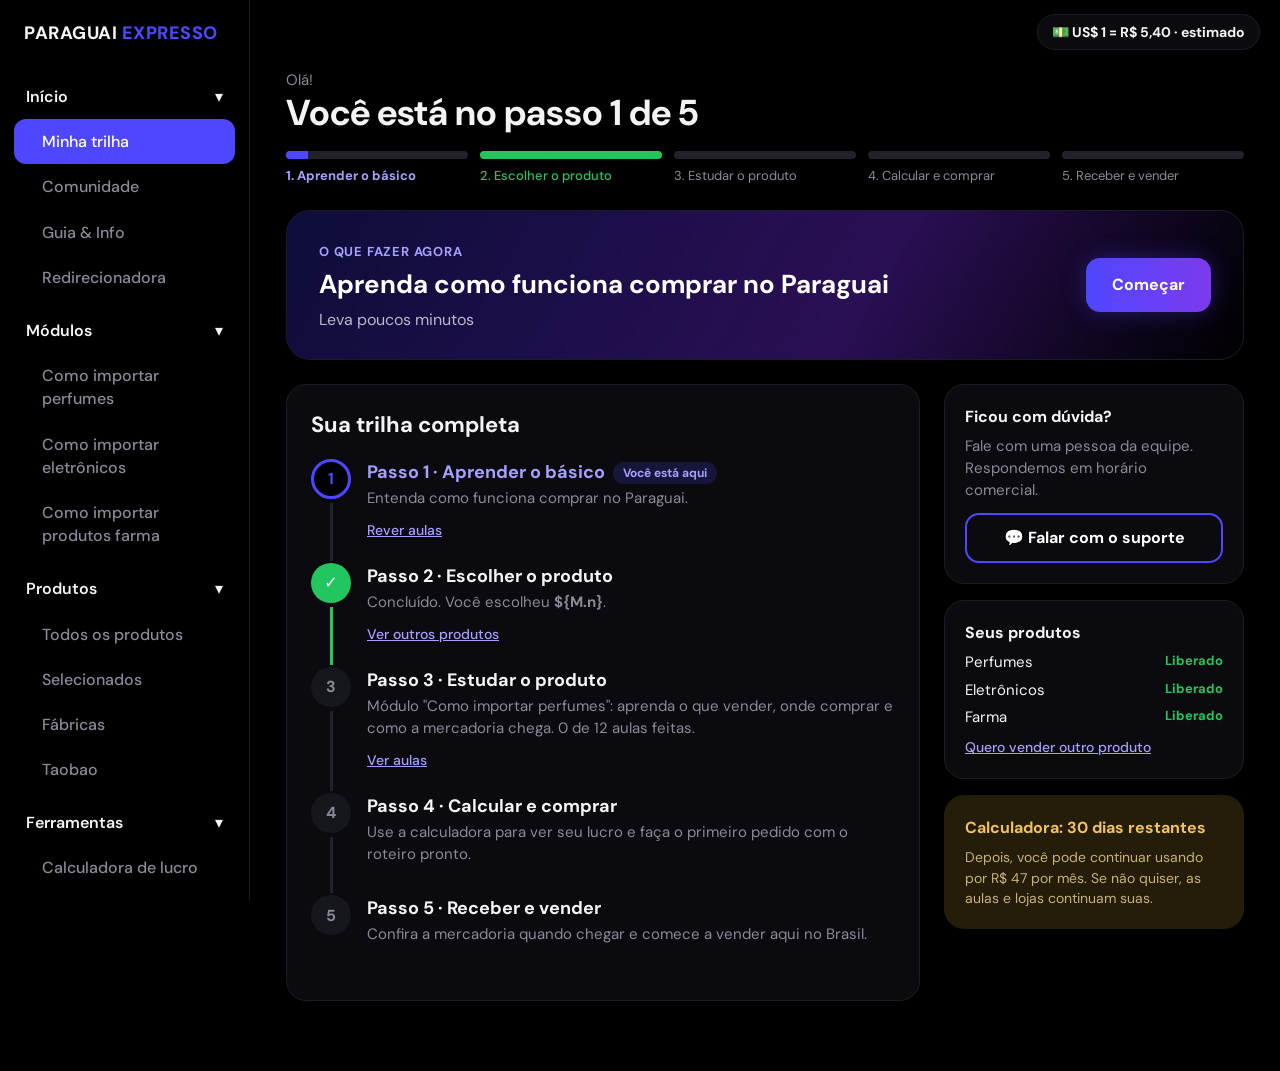
==== index.html @ 90feb86b "Área de membros Paraguai Expresso Co-Authored-By: Claude Sonnet 5.5 <noreply@anthropic.com>" ====
<!doctype html>
<html lang="pt-BR">
<head>
<meta charset="utf-8">
<meta name="viewport" content="width=device-width, initial-scale=1">
<title>Paraguai Expresso | Área de Membros</title>
<link href="https://fonts.googleapis.com/css2?family=DM+Sans:wght@400;500;700&display=swap" rel="stylesheet">
<style>
:root{--navy:#4f46ff;--amber:#a5a0ff;--bg:#000;--panel:#0b0b0f;--line:#1c1c24;--ink:#f4f4f7;--mute:#8a8a99;--ok:#22c55e;--soft:#16163a}
*{box-sizing:border-box;margin:0}
body{background:var(--bg);color:var(--ink);font:16px/1.45 "DM Sans",system-ui,sans-serif}
button{font:inherit;color:inherit;background:none;border:0;cursor:pointer}
a{color:inherit}
body{display:flex;min-height:100vh}
aside{width:250px;flex:none;border-right:1px solid var(--line);padding:20px 14px;position:sticky;top:0;height:100vh;overflow:auto}
.logo{font-weight:800;font-size:18px;padding:0 10px 20px;letter-spacing:.5px}
.logo span{color:var(--navy)}
.nav{display:flex;align-items:center;justify-content:space-between;width:100%;padding:11px 12px;border-radius:12px;color:var(--mute);font-weight:600;text-align:left;text-decoration:none}
.nav:hover{color:var(--ink);background:#111118}
.nav.on{color:#fff;background:var(--navy)}
.grp{color:var(--ink);margin-top:8px}
.nav.ni{padding-left:28px;font-weight:500}
main{flex:1;min-width:0;max-width:1260px;padding:64px 36px 70px}
#usd{position:fixed;top:14px;right:20px;z-index:5;background:var(--panel);border:1px solid var(--line);border-radius:999px;padding:7px 14px;font-size:14px;font-weight:700;white-space:nowrap}
h1{font-size:36px;line-height:1.15;font-weight:700}
.sub{color:var(--mute);margin-top:6px;font-size:18px}
.card{background:#fff;border:1px solid var(--line);border-radius:20px;padding:24px}
.hero{background:var(--navy);color:#fff;border-radius:24px;padding:28px 32px;display:flex;align-items:center;justify-content:space-between;gap:20px;flex-wrap:wrap}
.hero small{color:var(--amber);font-weight:700;letter-spacing:.8px;font-size:13px;text-transform:uppercase}
.hero h2{font-size:26px;margin:4px 0}
.hero p{color:#c4cfe8}
.btn{display:inline-block;background:var(--amber);color:var(--ink);font-weight:700;padding:15px 26px;border-radius:14px;text-decoration:none;text-align:center}
.btn.navy{background:var(--navy);color:#fff}
.btn.ghost{background:#fff;border:2px solid var(--navy);color:var(--navy)}
.btn.sm{padding:11px 18px}
.link{color:var(--navy);text-decoration:underline;font-size:14px;font-weight:500}
.cols{display:grid;grid-template-columns:1fr 300px;gap:24px;margin-top:24px;align-items:start}
.bars{display:grid;grid-template-columns:repeat(5,1fr);gap:12px;margin:18px 0 24px}
.bars div{font-size:13px;color:var(--mute)}
.bars b{display:block;height:8px;border-radius:8px;background:#dde3f0;margin-bottom:8px;overflow:hidden}
.bars b i{display:block;height:100%;background:var(--ok)}
.bars .cur{color:var(--navy);font-weight:700}.bars .cur b i{background:var(--navy)}
.bars .ok{color:var(--ok);font-weight:500}
.step{display:flex;gap:16px;padding-bottom:22px;position:relative}
.step:not(:last-child)::before{content:"";position:absolute;left:19px;top:44px;bottom:2px;width:3px;background:#dde3f0}
.step.ok:not(:last-child)::before{background:var(--ok)}
.dot{width:40px;height:40px;border-radius:50%;flex:none;display:grid;place-items:center;font-weight:700;background:#eef1f7;color:var(--mute)}
.ok .dot{background:var(--ok);color:#fff}.cur .dot{background:#fff;border:3px solid var(--navy);color:var(--navy)}
.step h3{font-size:18px}.cur h3{color:var(--navy)}
.step p{color:var(--mute);margin:3px 0 8px;font-size:15px}
.chip{background:var(--soft);color:var(--navy);font-size:12px;font-weight:700;padding:3px 10px;border-radius:999px;margin-left:8px;vertical-align:middle}
.side .card{padding:20px;margin-bottom:16px}
.side h4{font-size:16px;margin-bottom:8px}
.amber{background:#fff0d4;border-color:#fff0d4}.amber h4{color:#5a3b00}.amber p{color:#6b5320;font-size:14px}
.grid{display:grid;gap:20px}
.g3{grid-template-columns:repeat(3,1fr)}.g4{grid-template-columns:repeat(4,1fr)}
.feat{display:flex;gap:10px;font-size:14px;color:var(--mute)}.feat b{display:block;color:var(--ink)}
.ico{width:46px;height:46px;border-radius:12px;background:var(--soft);display:grid;place-items:center;font-size:21px;flex:none}
.prod{display:flex;flex-direction:column;gap:10px}
.prod.own{border:2px solid var(--ok)}
.price{font-size:28px;font-weight:700}.price small{font-size:13px;color:var(--mute);font-weight:400}
.tagok{background:#dff3e8;color:var(--ok);font-size:12px;font-weight:700;padding:4px 10px;border-radius:999px;margin-left:auto;align-self:flex-start}
.stp{border:1px solid var(--line);border-radius:20px;padding:20px;background:#fff}
.stp.cur{border:2px solid var(--navy)}
.les{display:flex;align-items:center;gap:10px;width:100%;padding:9px 10px;border-radius:10px;text-align:left;font-size:15px;color:var(--mute);text-decoration:none}
.les.nx{background:var(--soft);color:var(--navy);font-weight:700}
.les.ok{color:var(--ink)}
.mk{width:18px;flex:none;text-align:center;color:var(--ok);font-weight:700}
.mk.o{width:18px;height:18px;border:2px solid #c8cfdf;border-radius:50%}
.calc-in{display:grid;grid-template-columns:1fr 360px;gap:24px;margin-top:22px;align-items:start}
.num{width:30px;height:30px;border-radius:50%;background:var(--navy);color:#fff;display:inline-grid;place-items:center;font-size:14px;font-weight:700;margin-right:10px}
.opt{display:flex;justify-content:space-between;width:100%;padding:16px 18px;border:1px solid var(--line);border-radius:12px;margin-top:10px;text-align:left}
.opt small{color:var(--mute)}.opt.on{border:2px solid var(--navy);background:var(--soft);font-weight:700}
.qty{display:flex;align-items:center;gap:20px;font-size:30px;font-weight:700}
.qty button{width:52px;height:52px;border:1px solid var(--line);border-radius:12px;font-size:24px;font-weight:400}
.res{background:var(--navy);color:#fff;border-radius:24px;padding:28px;position:sticky;top:90px}
.res small{color:var(--amber);font-weight:700;letter-spacing:.8px}
.res .r{display:flex;justify-content:space-between;align-items:baseline;margin:12px 0;color:#c4cfe8}
.res .r b{font-size:26px;color:#fff}
.lucro{background:#fff;color:var(--ink);border-radius:16px;padding:16px 20px;margin:14px 0}
.lucro b{display:block;font-size:40px;color:var(--ok)}
.lucro b.neg{color:#c0392b}
.res .d{display:flex;justify-content:space-between;font-size:14px;color:#c4cfe8;margin:6px 0}
.pin{border:1px solid var(--line);border-radius:12px;padding:10px 14px;font:inherit;font-size:28px;font-weight:700;width:150px;text-align:right}
.warn{display:inline-block;background:#fdf0d5;color:#6b4a00;font-size:14px;padding:6px 12px;border-radius:10px;margin-top:12px}
.player{aspect-ratio:16/9;background:#dde3f0;border-radius:20px;display:grid;place-items:center;color:var(--mute);overflow:hidden;margin:18px 0}
.player iframe{width:100%;height:100%;border:0}
.msg{background:var(--soft);border-radius:14px;padding:14px 16px;margin:10px 0;white-space:pre-wrap;font-size:15px}
.back{color:var(--mute);font-size:14px;display:inline-block;margin-bottom:10px}
/* tema escuro */
.card,.stp,.opt:not(.on){background:var(--panel)}
.btn{background:linear-gradient(90deg,#4f46ff,#7c3aed);color:#fff;box-shadow:0 0 24px #4f46ff55}
.btn.navy{background:#4f46ff;box-shadow:none}
.btn.ghost{background:transparent;border-color:#4f46ff;color:#fff;box-shadow:none}
.hero{background:linear-gradient(120deg,#0d0d3a,#2a0f55 60%,#000);border:1px solid var(--line)}
.hero p,.res .r,.res .d{color:#b8b8c8}
.res{background:linear-gradient(160deg,#0d0d3a,#1a0a3a);border:1px solid var(--line)}
.lucro{color:#101a33}
.bars b,.step:not(:last-child)::before{background:#22222c}
.dot{background:#16161d}.cur .dot{background:var(--bg)}
.mk.o{border-color:#3a3a48}
.amber,.warn{background:#241d0a;border-color:#241d0a}.amber h4,.warn{color:#f2c35a}.amber p{color:#c9b27a}
.player{background:var(--panel);border:1px solid var(--line)}
.pin{background:var(--panel);color:var(--ink);border-color:var(--line)}
.tagok{background:#0f2a1c}
.link,.cur h3,.les.nx,.chip,.bars .cur{color:#a5a0ff}
@media(max-width:900px){.cols,.calc-in{grid-template-columns:1fr}.g3,.g4{grid-template-columns:1fr}.bars{grid-template-columns:repeat(2,1fr)}h1{font-size:28px}.res{position:static}body{flex-direction:column}aside{width:100%;height:auto;position:static;display:flex;gap:6px;overflow-x:auto;padding:10px;border:0}.logo,.grp{display:none}.nav{width:auto;white-space:nowrap}.nav.ni{padding-left:12px}main{padding:20px 16px 60px}#usd{top:auto;bottom:10px;right:10px}}
</style>
</head>
<body>
<aside id="nav"></aside>
<div id="usd">💵 Dólar: carregando…</div>
<main id="app"></main>
<script>
// ===== CONFIGURE AQUI =====
const NAME = "";                                   // nome do aluno (vazio = "Olá!")
const WHATS = "https://wa.me/5500000000000";       // suporte
const GRUPO = WHATS;                               // link do grupo de alunos de perfumes
const CHECKOUT = {};                               // id do produto -> link de pagamento (senão abre o WhatsApp)
let USD = 5.4;                                     // valor de reserva; é atualizado pela cotação ao vivo
const FRETEIRO = 80, ENVIO = 40, CALC_DIAS = 30;
// Um módulo por tipo de produto. p = preço (R$). Em cada aula: min / video (ID do YouTube) / msg (mensagem pronta) são opcionais.
const MODS = [
  {id:"perfumes",n:"Perfumes",t:"Como importar perfumes",ico:"🧴",p:147,d:"Bom para começar: investimento menor e muita procura.",steps:[
    {t:"Conhecer",d:"Entenda o mercado de perfumes e o que vale a pena trazer.",l:[{t:"Por que vender perfumes"},{t:"Os que mais vendem hoje"},{t:"O que trazer e o que evitar"}]},
    {t:"Comprar",d:"Onde comprar, como pedir e quanto precisa gastar no mínimo.",l:[{t:"Lojas de perfume confiáveis"},{t:"Como falar com a loja",min:14,msg:"Olá! Tenho interesse em comprar perfumes para revenda. Pode me enviar a lista de produtos, os preços e o pedido mínimo?"},{t:"Pedido mínimo e pagamento"}]},
    {t:"Receber",d:"Como a mercadoria sai do Paraguai e chega na sua casa.",l:[{t:"Da loja até o freteiro"},{t:"Do freteiro até você"},{t:"Nota fiscal e conferência"}]},
    {t:"Vender",d:"Como conferir o produto, definir o preço e encontrar clientes.",l:[{t:"Original ou falsificado"},{t:"Quanto cobrar"},{t:"Onde e como vender"}]}]},
  {id:"eletronicos",n:"Eletrônicos",t:"Como importar eletrônicos",ico:"📱",p:97,d:"Celulares, games, fones e informática. Ensina a conferir se o aparelho é original e funciona no Brasil.",steps:[
    {t:"Conhecer",d:"Entenda o mercado de eletrônicos e o que vale a pena trazer.",l:[{t:"Por que vender eletrônicos"},{t:"Os que mais saem hoje"},{t:"Cota, Anatel e o que evitar"}]},
    {t:"Comprar",d:"Onde comprar, como pedir e quanto precisa gastar no mínimo.",l:[{t:"Lojas de eletrônicos confiáveis"},{t:"Como falar com a loja",msg:"Olá! Tenho interesse em comprar eletrônicos para revenda. Pode me enviar a lista de produtos, os preços e o pedido mínimo?"},{t:"Pedido mínimo e pagamento"}]},
    {t:"Receber",d:"Como a mercadoria sai do Paraguai e chega na sua casa.",l:[{t:"Da loja até o freteiro"},{t:"Do freteiro até você"},{t:"Nota fiscal, garantia e conferência"}]},
    {t:"Vender",d:"Como testar o aparelho, definir o preço e encontrar clientes.",l:[{t:"Original ou falsificado"},{t:"Quanto cobrar"},{t:"Onde e como vender"}]}]},
  {id:"farma",n:"Farma",t:"Como importar produtos farma",ico:"💊",p:147,d:"Produtos de saúde e farmácia. Começa pelas regras da Anvisa: o que pode e o que não pode.",steps:[
    {t:"Conhecer",d:"Entenda o que a lei permite trazer e o que é proibido.",l:[{t:"O que pode ser importado"},{t:"Regras da Anvisa e limites"},{t:"O que nunca trazer"}]},
    {t:"Comprar",d:"Onde comprar, como pedir e quanto precisa gastar no mínimo.",l:[{t:"Lojas e marcas confiáveis"},{t:"Como falar com a loja",msg:"Olá! Tenho interesse em comprar produtos de farmácia para revenda. Pode me enviar a lista de produtos, os preços e o pedido mínimo?"},{t:"Pedido mínimo e pagamento"}]},
    {t:"Receber",d:"Como a mercadoria sai do Paraguai e chega na sua casa.",l:[{t:"Da loja até o freteiro"},{t:"Do freteiro até você"},{t:"Conferência, lote e validade"}]},
    {t:"Vender",d:"Como conferir o produto, definir o preço e vender dentro das regras.",l:[{t:"Original ou falsificado"},{t:"Quanto cobrar"},{t:"Regras para vender com segurança"}]}]}
];
const TUDO = 353;
const MSGS = [
  {t:"Primeiro contato com a loja",m:"Olá! Tenho interesse em comprar [PRODUTO] para revenda. Pode me enviar a lista de produtos, os preços e o pedido mínimo?"},
  {t:"Combinar o envio com o freteiro",m:"Olá! Vou comprar na loja [NOME] e preciso levar a mercadoria até o Brasil. Qual o valor do frete e o prazo?"}
];
const CALC = [
  {n:"Perfume árabe 100ml",usd:25,venda:250},
  {n:"Perfume importado 100ml",usd:60,venda:480},
  {n:"Perfume importado 50ml",usd:40,venda:300}
];
// ===== FIM =====
const L = MODS.flatMap(m=>m.steps.flatMap((s,si)=>s.l.map(l=>({...l,si,m:m.id}))));
let S = {done:{},own:{perfumes:1,eletronicos:1,farma:1},flag:{},start:Date.now()}; // own = módulos liberados
try{S = {...S,...JSON.parse(localStorage.pe3)}}catch{}
const save=()=>{try{localStorage.pe3=JSON.stringify(S)}catch{}};
save();
const brl=n=>n.toLocaleString("pt-BR",{style:"currency",currency:"BRL",maximumFractionDigits:0});
const idxs=id=>L.flatMap((l,i)=>l.m===id?[i]:[]);       // posições das aulas de um módulo
const nDone=id=>idxs(id).filter(i=>S.done[i]).length;
const nextL=id=>{const x=idxs(id);return x.find(i=>!S.done[i])??x[0]};
const activeMod=()=>(MODS.find(m=>S.own[m.id]&&nDone(m.id)<idxs(m.id).length)||MODS.find(m=>S.own[m.id])||MODS[0]).id;
const buy=(id,n)=>CHECKOUT[id]||`${WHATS}?text=${encodeURIComponent("Quero liberar "+n)}`;
const diasCalc=()=>Math.ceil(CALC_DIAS-(Date.now()-S.start)/864e5);
const flag=k=>{S.flag[k]=1;save();render()};
const markL=i=>{S.done[i]=!S.done[i];save();render()};
const copy=(t,b)=>navigator.clipboard.writeText(t).then(()=>b.textContent="Copiado ✓");
let C={p:1,q:10,price:CALC[1].venda};

// item = [nome, link, quando fica ativo: lista de rotas | nome da página "Em breve"]
const soon=n=>[n,"#/breve/"+encodeURIComponent(n),n];
const MENU=[
  ["Início",[["Minha trilha","#/trilha",["trilha"]],["Comunidade",GRUPO,[]],["Guia & Info","#/como",["como"]],soon("Redirecionadora")]],
  ["Módulos",MODS.map(m=>[m.t,"#/produto/"+m.id,(r,a)=>r==="produto"&&a===m.id||r==="aula"&&L[a]?.m===m.id])],
  ["Produtos",[["Todos os produtos","#/produtos",["produtos"]],soon("Selecionados"),soon("Fábricas"),soon("Taobao")]],
  ["Ferramentas",[["Calculadora de lucro","#/calc",["calc"]],["Mensagens prontas","#/mensagens",["mensagens"]],soon("O Minerador"),soon("Rastreio"),soon("Baixar Imagens"),soon("Paraguai AI")]],
  soon("Recompensas"),soon("Planos"),["Suporte",WHATS,[]],soon("Indique e Ganhe")
];
const G={};
function render(){
  const [r,a]=(location.hash.slice(2)||"trilha").split("/");
  const item=([n,h,t],c="")=>`<a class="nav ${c} ${(typeof t==="function"?t(r,a):Array.isArray(t)?t.includes(r):r==="breve"&&decodeURIComponent(a||"")===t)?"on":""}" href="${h}" ${h[0]==="#"?"":'target="_blank" rel="noopener"'}>${n}</a>`;
  nav.innerHTML=`<div class="logo">PARAGUAI <span>EXPRESSO</span></div>`+MENU.map(m=>Array.isArray(m[1])
    ?`<button class="nav grp" onclick="G['${m[0]}']=G['${m[0]}']===false;render()">${m[0]}<span>${G[m[0]]===false?"▸":"▾"}</span></button>`+(G[m[0]]===false?"":m[1].map(x=>item(x,"ni")).join(""))
    :item(m)).join("");
  app.innerHTML=({trilha,produtos,produto,aula,calc,como,mensagens,breve}[r]||trilha)(a);
  if(document.getElementById("res"))res();
  window.scrollTo(0,0);
}
window.onhashchange=render;

function trilha(){
  const am=activeMod(), M=MODS.find(m=>m.id===am), nd=nDone(am), tot=idxs(am).length, n=nextL(am);
  const ok=[!!S.flag.s1,Object.keys(S.own).length>0,nd===tot,!!S.flag.s4,!!S.flag.s5];
  const cur=ok.indexOf(false), k=cur<0?5:cur;
  const names=["Aprender o básico","Escolher o produto","Estudar o produto","Calcular e comprar","Receber e vender"];
  const hero=[
    ["Aprenda como funciona comprar no Paraguai","Leva poucos minutos","#/como","Começar"],
    ["Escolha o produto que quer vender","Você paga uma vez e libera para sempre","#/produtos","Ver produtos"],
    [`Assista à aula "${L[n].t}"`,`${M.n} · aula ${n-idxs(am)[0]+1} de ${tot}${L[n].min?` · ${L[n].min} minutos`:""}`,`#/aula/${n}`,"▶ Continuar"],
    ["Calcule seu lucro e faça o primeiro pedido","Use a calculadora e o roteiro pronto","#/calc","Abrir calculadora"],
    ["Receba a mercadoria e comece a vender","Confira tudo quando chegar",`#/produto/${am}`,"Rever aulas"],
    ["Trilha concluída. Parabéns!","Continue vendendo e conheça outros produtos","#/produtos","Ver produtos"]
  ][k];
  const desc=[
    ok[0]?"Concluído. Você já sabe como funciona comprar no Paraguai.":"Entenda como funciona comprar no Paraguai.",
    ok[1]?"Concluído. Você escolheu <b>${M.n}</b>.":"Escolha o produto que quer vender.",
    `Módulo "${M.t}": aprenda o que vender, onde comprar e como a mercadoria chega. ${nd} de ${tot} aulas feitas.`,
    "Use a calculadora para ver seu lucro e faça o primeiro pedido com o roteiro pronto.",
    "Confira a mercadoria quando chegar e comece a vender aqui no Brasil."];
  const act=[
    `<a class="link" href="#/como">Rever aulas</a>`,
    `<a class="link" href="#/produtos">${ok[1]?"Ver outros produtos":"Ver produtos"}</a>`,
    k===2?`<a class="btn navy sm" href="#/aula/${n}">Continuar estudando</a>`:`<a class="link" href="#/produto/${am}">Ver aulas</a>`,
    k===3?`<a class="btn navy sm" href="#/calc">Abrir calculadora</a> <button class="link" onclick="flag('s4')">Marcar como feito</button>`:"",
    k===4?`<button class="btn navy sm" onclick="flag('s5')">Marcar como feito</button>`:""];
  const dias=diasCalc();
  return `<p class="sub" style="font-size:15px">Olá${NAME?", "+NAME:""}!</p>
  <h1>${k<5?`Você está no passo ${k+1} de 5`:"Trilha concluída"}</h1>
  <div class="bars">${names.map((t,i)=>`<div class="${ok[i]?"ok":i===k?"cur":""}"><b><i style="width:${ok[i]?100:i===k?(i===2?100*nd/tot||8:12):0}%"></i></b>${i+1}. ${t}</div>`).join("")}</div>
  <div class="hero"><div><small>O que fazer agora</small><h2>${hero[0]}</h2><p>${hero[1]}</p></div><a class="btn" href="${hero[2]}">${hero[3]}</a></div>
  <div class="cols"><div class="card"><h2 style="font-size:22px;margin-bottom:18px">Sua trilha completa</h2>
  ${names.map((t,i)=>`<div class="step ${ok[i]?"ok":i===k?"cur":""}"><div class="dot">${ok[i]?"✓":i+1}</div><div><h3>Passo ${i+1} · ${t}${i===k?'<span class="chip">Você está aqui</span>':""}</h3><p>${desc[i]}</p>${act[i]}</div></div>`).join("")}</div>
  <div class="side"><div class="card"><h4>Ficou com dúvida?</h4><p style="color:var(--mute);font-size:15px;margin-bottom:12px">Fale com uma pessoa da equipe. Respondemos em horário comercial.</p><a class="btn ghost sm" style="display:block" href="${WHATS}" target="_blank" rel="noopener">💬 Falar com o suporte</a></div>
  <div class="card"><h4>Seus produtos</h4>${MODS.filter(p=>S.own[p.id]).map(p=>`<div style="display:flex;justify-content:space-between;font-size:15px;margin:6px 0">${p.n}<b style="color:var(--ok);font-size:13px">Liberado</b></div>`).join("")}<a class="link" href="#/produtos">Quero vender outro produto</a></div>
  <div class="card amber"><h4>Calculadora: ${dias>0?dias+" dias restantes":"período encerrado"}</h4><p>Depois, você pode continuar usando por R$ 47 por mês. Se não quiser, as aulas e lojas continuam suas.</p></div></div></div>`;
}

function produtos(){
  return `<h1>Escolha o que você quer vender</h1><p class="sub">Você paga <b>uma vez</b> por produto e ele fica liberado para sempre.</p>
  <div class="card" style="margin:24px 0"><b>Todo produto vem com estas 4 coisas</b><div class="grid g4" style="margin-top:14px">
  ${[["▶","Aulas","O passo a passo, do pedido à venda"],["🏬","Lojas confiáveis","No Paraguai e no Brasil, com contato"],["📈","Preços e lucro",`Calculadora liberada por ${CALC_DIAS} dias`],["👥","Grupo de alunos","Só de quem vende o mesmo produto"]].map(([i,t,d])=>`<div class="feat"><div class="ico" style="width:38px;height:38px;font-size:16px">${i}</div><div><b>${t}</b>${d}</div></div>`).join("")}</div></div>
  <div class="grid g3">${MODS.map(p=>{const own=S.own[p.id];return `<div class="card prod ${own?"own":""}"><div style="display:flex"><div class="ico">${p.ico}</div>${own?'<span class="tagok">Você já tem</span>':""}</div><h3 style="font-size:22px">${p.t}</h3><p style="color:var(--mute);font-size:15px;flex:1">${p.d}</p>
  ${own?"":`<div class="price">R$ ${p.p} <small>pagamento único</small></div>`}
  ${own?`<a class="btn navy" href="#/produto/${p.id}">Abrir módulo</a>`:`<a class="btn" href="${buy(p.id,p.n)}" target="_blank" rel="noopener">Liberar ${p.n}</a>`}</div>`}).join("")}</div>
  <div class="hero" style="margin-top:28px"><div><h2>Quer liberar tudo de uma vez?</h2><p>Todos os produtos de hoje e os que forem lançados, mais a calculadora por 12 meses. O que você já pagou é descontado.</p></div>
  <div style="text-align:center"><div style="font-size:38px;font-weight:700">R$ ${TUDO} <small style="font-size:14px;font-weight:400">para você</small></div><a class="btn" href="${buy("tudo","tudo")}" target="_blank" rel="noopener">Liberar tudo</a></div></div>`;
}

function produto(id){
  const p=MODS.find(x=>x.id===id);
  if(!p||!S.own[id]) return `<a class="back" href="#/produtos">Voltar para Produtos</a><h1>${p?p.t:"Módulo"}</h1><p class="sub">Este módulo ainda não está liberado para você.</p>`;
  const ix=idxs(id), nd=nDone(id), n=nextL(id), done=nd===ix.length; let idx=ix[0];
  const cur=L[n].si;
  return `<a class="back" href="#/produtos">Voltar para Produtos</a>
  <div style="display:flex;justify-content:space-between;align-items:flex-end;gap:16px;flex-wrap:wrap"><div><h1>${p.t}</h1><p class="sub">Siga as ${p.steps.length} etapas na ordem. Cada etapa tem 3 aulas curtas.</p></div>
  <div class="card" style="padding:12px 18px;border-radius:14px;color:var(--mute)">Você fez <b style="font-size:22px;color:var(--ink);margin:0 6px">${nd} de ${ix.length}</b> aulas</div></div>
  <div class="hero" style="margin:22px 0"><div><small>${done?"Tudo feito":"Próxima aula · Etapa "+(cur+1)}</small><h2>${L[n].t}</h2><p>${L[n].min?L[n].min+" minutos":"Aula curta"}${L[n].msg?" · com mensagem pronta para copiar":""}</p></div><a class="btn" href="#/aula/${n}">▶ ${done?"Rever aulas":"Assistir agora"}</a></div>
  <div class="grid" style="grid-template-columns:repeat(auto-fit,minmax(240px,1fr))">${p.steps.map((s,si)=>{const full=s.l.every((_,j)=>S.done[idx+j]);const st=`<div class="stp ${si===cur&&!done?"cur":""}"><div style="display:flex;gap:10px;align-items:center"><div class="dot" style="width:36px;height:36px;${full?"background:var(--ok);color:#fff":si===cur&&!done?"background:var(--navy);color:#fff":""}">${full?"✓":si+1}</div><div><small style="color:var(--mute);font-size:12px">Etapa ${si+1}${si===cur&&!done?" · você está aqui":""}</small><h3>${s.t}</h3></div></div><p style="color:var(--mute);font-size:14px;margin:12px 0 8px">${s.d}</p>
  ${s.l.map((l,j)=>{const i=idx+j;return `<a class="les ${S.done[i]?"ok":""} ${i===n&&!done?"nx":""}" href="#/aula/${i}">${S.done[i]?'<span class="mk">✓</span>':i===n&&!done?'<span class="mk" style="color:var(--navy)">▶</span>':'<span class="mk o"></span>'}${l.t}</a>`}).join("")}</div>`;idx+=s.l.length;return st}).join("")}</div>
  <div class="grid g3" style="margin-top:24px">${[["💬","Mensagens prontas","Copie e envie para a loja e o freteiro","#/mensagens"],["🧮","Calcular meu lucro","Veja antes de comprar quanto vai ganhar","#/calc"],["👥","Grupo de "+p.n.toLowerCase(),"Tire dúvidas com outros alunos",GRUPO]].map(([i,t,d,h])=>`<a class="card" style="display:flex;gap:14px;align-items:center;text-decoration:none;padding:18px" href="${h}" ${h[0]!=="#"?'target="_blank" rel="noopener"':""}><div class="ico">${i}</div><div><b>${t}</b><div style="color:var(--mute);font-size:14px">${d}</div></div></a>`).join("")}</div>`;
}

function aula(i){
  i=+i; const l=L[i]; if(!l) return produto(MODS[0].id);
  const M=MODS.find(m=>m.id===l.m), nx=L[i+1]?.m===l.m?L[i+1]:null;
  return `<a class="back" href="#/produto/${l.m}">Voltar para ${M.t}</a><small style="display:block;color:var(--mute)">Etapa ${l.si+1} · ${M.steps[l.si].t}</small><h1>${l.t}</h1>
  <div class="player">${l.video?`<iframe src="https://www.youtube.com/embed/${encodeURIComponent(l.video)}" allowfullscreen></iframe>`:"Vídeo em breve"}</div>
  ${l.msg?`<div class="card"><b>Mensagem pronta</b><div class="msg">${l.msg}</div><button class="btn navy sm" onclick="copy(L[${i}].msg,this)">Copiar mensagem</button></div>`:""}
  <div style="display:flex;gap:12px;margin-top:20px;flex-wrap:wrap"><button class="btn ${S.done[i]?"ghost":""}" onclick="markL(${i})">${S.done[i]?"✓ Concluída (desfazer)":"Marcar como concluída"}</button>${nx?`<a class="btn navy" href="#/aula/${i+1}">Próxima aula →</a>`:""}</div>`;
}

function breve(n){return `<h1>${decodeURIComponent(n||"").replace(/[<>&"]/g,"")}</h1><div class="card" style="margin-top:20px;color:var(--mute)">Em breve.</div>`}

function mensagens(){
  return `<a class="back" href="#/trilha">Voltar para Minha trilha</a><h1>Mensagens prontas</h1><p class="sub">Copie, troque o que estiver entre [colchetes] e envie.</p>`+
  MSGS.map((x,i)=>`<div class="card" style="margin-top:16px"><b>${x.t}</b><div class="msg">${x.m}</div><button class="btn navy sm" onclick="copy(MSGS[${i}].m,this)">Copiar mensagem</button></div>`).join("");
}

function calc(){
  const dias=diasCalc();
  const head=`<h1>Calcule seu lucro em 3 passos</h1><p class="sub">Antes de comprar, veja quanto vai gastar e quanto pode ganhar.</p><span class="warn">Valores de exemplo. Os preços reais mudam com o dólar e com a loja.</span>`;
  if(dias<=0) return head+`<div class="card amber" style="margin-top:24px"><h4>O período grátis da calculadora acabou</h4><p style="margin:6px 0 12px">Continue usando por R$ 47 por mês.</p><a class="btn sm" href="${buy("calc","a calculadora")}" target="_blank" rel="noopener">Renovar calculadora</a></div>`;
  return head+`<div class="calc-in"><div>
  <div class="card"><h3 style="font-size:20px"><span class="num">1</span>Escolha o produto</h3>${CALC.map((c,i)=>`<button class="opt ${C.p===i?"on":""}" onclick="C.p=${i};C.price=CALC[${i}].venda;render()">${c.n}<small>US$ ${c.usd} no Paraguai</small></button>`).join("")}</div>
  <div class="card" style="margin-top:18px;display:flex;justify-content:space-between;align-items:center;flex-wrap:wrap;gap:12px"><h3 style="font-size:20px"><span class="num">2</span>Quantas unidades?</h3><div class="qty"><button onclick="C.q=Math.max(1,C.q-1);render()">−</button>${C.q}<button onclick="C.q++;render()">+</button></div></div>
  <div class="card" style="margin-top:18px;display:flex;justify-content:space-between;align-items:center;flex-wrap:wrap;gap:12px"><h3 style="font-size:20px"><span class="num">3</span>Por quanto vender cada um?</h3><div style="text-align:right"><input class="pin" type="number" min="0" value="${C.price}" oninput="C.price=+this.value||0;res()"><div style="color:var(--mute);font-size:14px;margin-top:4px">Sugerido: ${brl(CALC[C.p].venda)}</div></div></div></div>
  <div class="res" id="res"></div></div>`;
}
function res(){
  const prod=Math.round(C.q*CALC[C.p].usd*USD), pago=prod+FRETEIRO+ENVIO, venda=C.q*C.price, lucro=venda-pago;
  document.getElementById("res").innerHTML=`<small>SEU RESULTADO</small><div class="r">Você paga<b>${brl(pago)}</b></div><div class="r">Você vende por<b>${brl(venda)}</b></div>
  <div class="lucro">Seu lucro<b class="${lucro<0?"neg":""}">${brl(lucro)}</b></div>
  <p style="color:#c4cfe8;font-size:15px">Comprando <b style="color:#fff">${C.q} unidades</b>, você investe ${brl(pago)} e ${lucro<0?"teria prejuízo de "+brl(-lucro):"pode ganhar "+brl(lucro)+" de lucro"}.</p><hr style="border:0;border-top:1px solid #ffffff22;margin:16px 0">
  <b style="font-size:14px">O que entra no que você paga</b><div class="d"><span>Produtos no Paraguai (já em reais)</span><span>${brl(prod)}</span></div><div class="d"><span>Freteiro (traz até o Brasil)</span><span>${brl(FRETEIRO)}</span></div><div class="d"><span>Envio até a sua casa</span><span>${brl(ENVIO)}</span></div>
  <a class="btn" style="display:block;margin-top:16px" href="#/produto/${activeMod()}" onclick="S.flag.s4=1;save()">Ver onde comprar</a>`;
}

function como(){
  const pts=[["1","Escolha um produto","Você paga uma vez e libera as aulas para sempre."],["2","Estude na ordem","Cada etapa tem aulas curtas e mensagens prontas para copiar."],["3","Calcule o lucro","Veja quanto vai gastar e ganhar antes de comprar."],["4","Compre, receba e venda","Fale com a loja, receba pelo freteiro e venda no Brasil."]];
  return `<h1>Como funciona</h1><p class="sub">Do primeiro passo à primeira venda.</p><div class="grid" style="margin-top:24px">${pts.map(([n,t,d])=>`<div class="card" style="display:flex;gap:16px;align-items:center"><div class="dot" style="background:var(--navy);color:#fff">${n}</div><div><b>${t}</b><div style="color:var(--mute)">${d}</div></div></div>`).join("")}</div>
  <div style="margin-top:24px"><button class="btn navy" onclick="flag('s1');location.hash='#/trilha'">Entendi, vamos lá</button></div>`;
}
render();

async function cotacao(){
  const f=n=>n.toLocaleString("pt-BR",{style:"currency",currency:"BRL"});
  try{
    USD=+(await (await fetch("https://economia.awesomeapi.com.br/last/USD-BRL")).json()).USDBRL.bid;
    usd.textContent=`💵 US$ 1 = ${f(USD)} · ao vivo`;
    if(document.getElementById("res")) res();
  }catch{usd.textContent=`💵 US$ 1 = ${f(USD)} · estimado`}
}
cotacao(); setInterval(cotacao,60000);
</script>
</body>
</html>
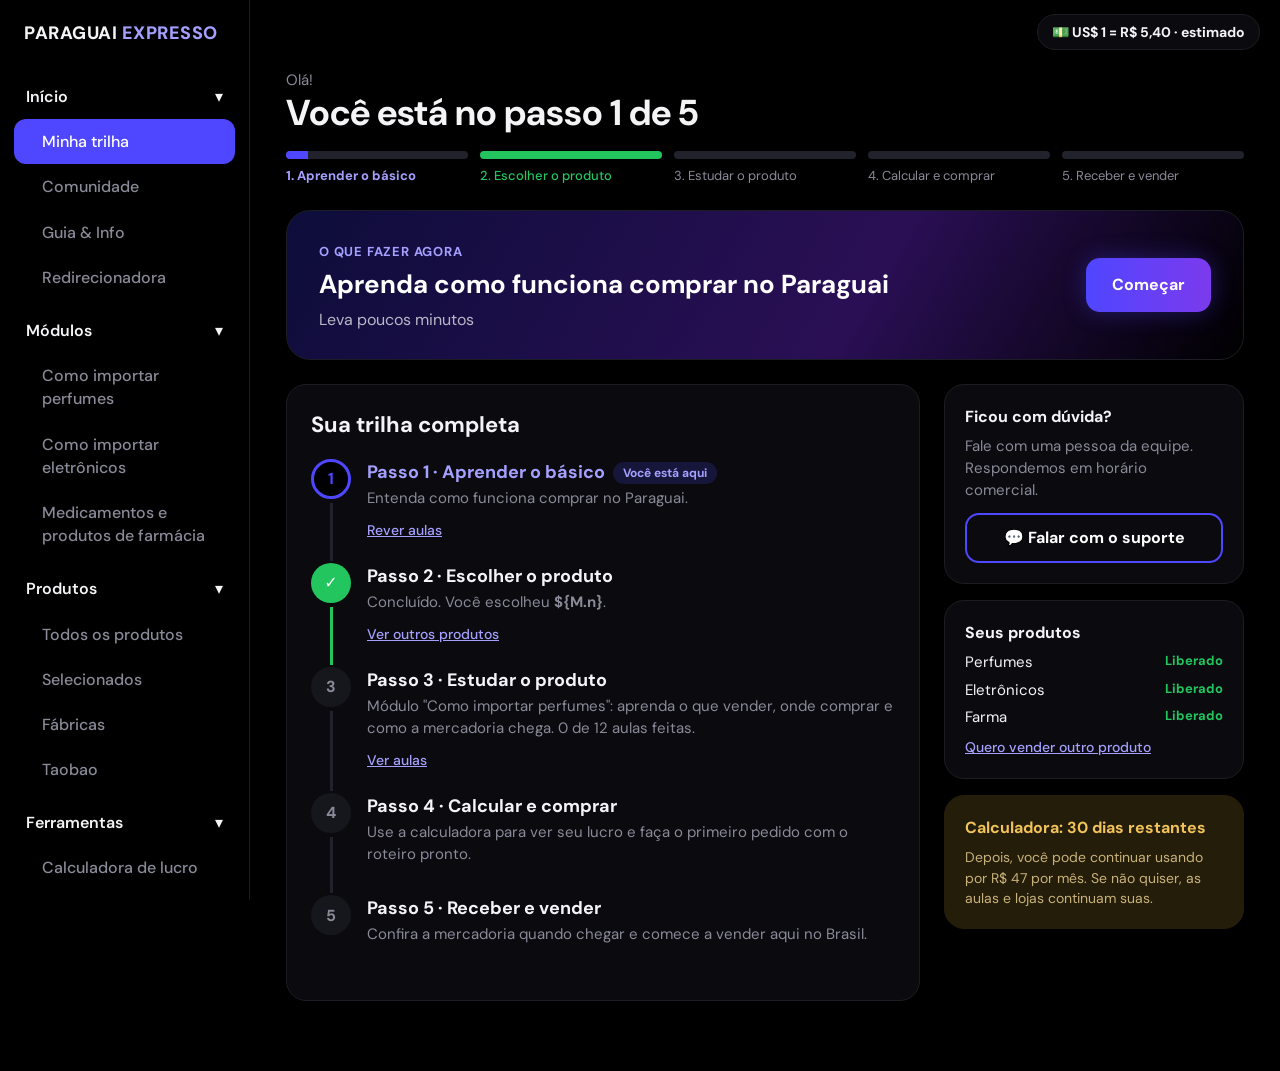
==== commit 6735ac6e: "feat: add regulated pharmacy learning module" ====
--- a/index.html
+++ b/index.html
@@ -14,7 +14,7 @@
 body{display:flex;min-height:100vh}
 aside{width:250px;flex:none;border-right:1px solid var(--line);padding:20px 14px;position:sticky;top:0;height:100vh;overflow:auto}
 .logo{font-weight:800;font-size:18px;padding:0 10px 20px;letter-spacing:.5px}
-.logo span{color:var(--navy)}
+.logo span{color:var(--amber)}
 .nav{display:flex;align-items:center;justify-content:space-between;width:100%;padding:11px 12px;border-radius:12px;color:var(--mute);font-weight:600;text-align:left;text-decoration:none}
 .nav:hover{color:var(--ink);background:#111118}
 .nav.on{color:#fff;background:var(--navy)}
@@ -86,6 +86,7 @@
 .player{aspect-ratio:16/9;background:#dde3f0;border-radius:20px;display:grid;place-items:center;color:var(--mute);overflow:hidden;margin:18px 0}
 .player iframe{width:100%;height:100%;border:0}
 .msg{background:var(--soft);border-radius:14px;padding:14px 16px;margin:10px 0;white-space:pre-wrap;font-size:15px}
+.lesson-copy{display:grid;gap:18px;margin:20px 0}.lesson-lead{font-size:18px;line-height:1.55}.lesson-copy h2{font-size:20px;margin-bottom:10px}.lesson-copy ul{padding-left:22px;color:var(--mute)}.lesson-copy li{margin:9px 0}.lesson-action{border-left:3px solid var(--navy);padding:14px 18px;background:var(--soft);border-radius:0 12px 12px 0}.lesson-sources{display:flex;gap:10px;flex-wrap:wrap}.lesson-sources a{color:var(--amber);font-size:14px}.lesson-note{color:var(--mute);font-size:14px;margin:14px 0}
 .back{color:var(--mute);font-size:14px;display:inline-block;margin-bottom:10px}
 /* tema escuro */
 .card,.stp,.opt:not(.on){background:var(--panel)}
@@ -104,12 +105,12 @@
 .pin{background:var(--panel);color:var(--ink);border-color:var(--line)}
 .tagok{background:#0f2a1c}
 .link,.cur h3,.les.nx,.chip,.bars .cur{color:#a5a0ff}
-@media(max-width:900px){.cols,.calc-in{grid-template-columns:1fr}.g3,.g4{grid-template-columns:1fr}.bars{grid-template-columns:repeat(2,1fr)}h1{font-size:28px}.res{position:static}body{flex-direction:column}aside{width:100%;height:auto;position:static;display:flex;gap:6px;overflow-x:auto;padding:10px;border:0}.logo,.grp{display:none}.nav{width:auto;white-space:nowrap}.nav.ni{padding-left:12px}main{padding:20px 16px 60px}#usd{top:auto;bottom:10px;right:10px}}
+@media(max-width:900px){.cols,.calc-in{grid-template-columns:1fr}.g3,.g4{grid-template-columns:1fr}.bars{grid-template-columns:repeat(2,1fr)}h1{font-size:28px}.res{position:static}body{flex-direction:column}aside{width:100%;height:auto;position:static;display:flex;gap:6px;overflow-x:auto;padding:10px;border:0}.logo,.grp{display:none}.nav{width:auto;white-space:nowrap}.nav.ni{padding-left:12px}main{padding:20px 16px 60px}#usd{position:static;margin:10px 16px 0 auto;width:max-content}}
 </style>
 </head>
 <body>
 <aside id="nav"></aside>
-<div id="usd">💵 Dólar: carregando…</div>
+<div id="usd" role="complementary" aria-label="Cotação do dólar">💵 Dólar: carregando…</div>
 <main id="app"></main>
 <script>
 // ===== CONFIGURE AQUI =====
@@ -119,6 +120,33 @@
 const CHECKOUT = {};                               // id do produto -> link de pagamento (senão abre o WhatsApp)
 let USD = 5.4;                                     // valor de reserva; é atualizado pela cotação ao vivo
 const FRETEIRO = 80, ENVIO = 40, CALC_DIAS = 30;
+const FARMA_SOURCES = {
+  pessoal:["Anvisa · importação para uso pessoal","https://www.gov.br/anvisa/pt-br/assuntos/noticias-anvisa/2025/anvisa-reforca-orientacoes-sobre-importacao-de-produtos-para-tratamento-de-saude"],
+  bagagem:["Receita Federal · bagagem e revenda","https://www.gov.br/receitafederal/pt-br/assuntos/aduana-e-comercio-exterior/viagens-internacionais/guia-do-viajante/perguntas-e-respostas"],
+  afe:["Anvisa · autorização de funcionamento","https://www.gov.br/anvisa/pt-br/acessoainformacao/perguntasfrequentes/administrativo/autorizacao-de-funcionamento-afe-ou-ae/autorizacao-de-funcionamento-afe-ou-ae"],
+  varejo:["Anvisa · AFE de farmácias e drogarias","https://www.gov.br/anvisa/pt-br/setorregulado/regularizacao/farmacias-e-drogarias/autorizacao-de-funcionamento-afe-ou-autorizacao-especial-ae/perguntas-frequentes/informacoes-gerais-sobre-autorizacao-de-funcionamento-afe/"],
+  registro:["Anvisa · consulta de medicamentos","https://www.gov.br/anvisa/pt-br/sistemas/consulta-a-registro-de-medicamentos"],
+  classificacao:["Anvisa · consultas por tipo de produto","https://www.gov.br/anvisa/pt-br/comunicacao/campanhas/estetica/como-saber-se-um-produto-e-autorizado-pela-anvisa"],
+  controlados:["Anvisa · substâncias controladas","https://www.gov.br/anvisa/pt-br/assuntos/medicamentos/controlados/lista-substancias"],
+  importacao:["Anvisa · importação de produtos sujeitos à vigilância","https://www.gov.br/anvisa/pt-br/assuntos/paf/anuencia/controle-administrativo-anvisa-no-comercio-exterior/importacao-de-produtos/informacoes-gerais/"],
+  remessa:["Receita Federal · remessas para revenda","https://www.gov.br/receitafederal/pt-br/assuntos/aduana-e-comercio-exterior/manuais/remessas-postal-e-expressa/topicos/declaracao"],
+  transporte:["Anvisa · distribuição, armazenagem e transporte","https://www.gov.br/anvisa/pt-br/assuntos/noticias-anvisa/2021/anvisa-esclarece-sobre-distribuicao-armazenagem-e-transporte-de-farmacos"],
+  vigimed:["Anvisa · notificações no VigiMed","https://www.gov.br/anvisa/pt-br/assuntos/fiscalizacao-e-monitoramento/notificacoes/vigimed/vigimed-saiba-mais"]
+};
+const FARMA_LESSONS = [
+  {t:"Uso pessoal não é revenda",intro:"A importação feita por uma pessoa para seu próprio tratamento não forma estoque comercial. O mesmo vale para mercadorias trazidas como bagagem.",points:["A Anvisa trata a compra pelo próprio paciente como uso pessoal, sem destinação comercial.","Bens para revenda não se enquadram nas regras comuns de bagagem do viajante.","Antes de negociar um lote, identifique a empresa importadora e o regime de importação aplicável."],action:"Defina por escrito se a operação é de uso pessoal ou comercial. Para este curso, siga apenas o caminho comercial regularizado.",sources:["pessoal","bagagem"]},
+  {t:"Classifique cada produto",intro:"Medicamento, produto para saúde, cosmético, higiene e suplemento não seguem necessariamente o mesmo processo.",points:["Registre o nome, fabricante, composição e finalidade de cada item.","Confirme a categoria regulatória nos canais da Anvisa antes de tratar um produto como medicamento.","Não conclua que a aprovação no Paraguai autoriza a venda no Brasil."],action:"Monte uma ficha para cada produto com categoria, fabricante e situação regulatória brasileira.",sources:["classificacao","registro"]},
+  {t:"Quem pode operar",intro:"A importação comercial de produtos sujeitos à vigilância sanitária envolve uma empresa regularizada e responsabilidades técnicas definidas.",points:["Verifique licença sanitária local e AFE para a atividade e a categoria de produto da empresa.","Uma farmácia varejista e uma importadora exercem atividades diferentes: confira a autorização adequada a cada uma.","Trate a habilitação aduaneira e a responsabilidade técnica com profissionais da operação antes de fechar o pedido."],action:"Liste CNPJ, licença, AFE, atividade autorizada e responsáveis pela importação e pela venda.",sources:["afe","varejo"]},
+  {t:"Consulte o registro do medicamento",intro:"A embalagem estrangeira não comprova que o medicamento está regularizado para comercialização no Brasil.",points:["Pesquise nome, fabricante ou número de registro na consulta oficial da Anvisa.","Abra o resultado e confirme a situação ativa ou válida, a apresentação e o detentor do registro.","Se não localizar o produto ou houver divergência, suspenda a seleção até obter análise regulatória."],action:"Anexe à ficha do produto o resultado atualizado da consulta e a data da verificação.",sources:["registro","classificacao"]},
+  {t:"Confirme as autorizações",intro:"A AFE deve corresponder à atividade efetivamente realizada; autorização para vender no varejo não substitui automaticamente a de importar.",points:["Confira a AFE da importadora para a categoria de medicamentos e a atividade de importação.","Confira a licença sanitária do estabelecimento e as autorizações da farmácia ou distribuidora que participará da cadeia.","Valide documentos e escopo com o responsável técnico antes de contratar fornecedor ou transporte."],action:"Só avance quando cada empresa da cadeia tiver seu papel e suas autorizações documentados.",sources:["afe","varejo"]},
+  {t:"Atenção aos controlados",intro:"Substâncias sujeitas a controle especial exigem avaliação própria; não entram em um pedido comum por analogia com outros produtos.",points:["Consulte a lista vigente de substâncias controladas da Anvisa.","Verifique com o responsável técnico se são exigidas Autorização Especial e autorizações específicas de importação.","Não compre nem envie itens controlados antes de concluir essa análise."],action:"Marque qualquer item potencialmente controlado como pendente de avaliação técnica e regulatória.",sources:["controlados","afe"]},
+  {t:"Planeje a importação comercial",intro:"O processo comercial depende da classificação do produto, do importador e da documentação exigida para a operação.",points:["Defina quem será o importador formal e quem é o detentor do registro ou responsável pela regularização.","Confira no portal da Anvisa a necessidade de anuência e o procedimento aplicável ao item.","Alinhe documentos fiscais e aduaneiros com o despachante e o responsável técnico antes do embarque."],action:"Crie um checklist do processo específico antes de efetuar pagamento ou reservar transporte.",sources:["importacao","remessa"]},
+  {t:"Valide fornecedor e documentos",intro:"Preço baixo não substitui origem comprovada, documentação comercial e condições adequadas de transporte.",points:["Confirme a identidade e as autorizações das empresas envolvidas.","Peça proposta e documentos com descrição, fabricante, apresentação, lote e validade quando aplicável.","Verifique as condições de conservação informadas pelo fabricante e a capacidade logística de cumpri-las."],action:"Reúna em uma pasta os dados do fornecedor, do produto e do fluxo logístico para revisão da equipe técnica.",sources:["afe","transporte"]},
+  {t:"Calcule o custo total",intro:"Uma estimativa comercial deve contemplar mais do que preço de compra e cotação do dólar.",points:["Inclua tributos, taxas, frete internacional, desembaraço, armazenagem e transporte adequado.","Considere perdas, prazo de validade, devoluções e custos de conformidade da operação.","Não use a calculadora genérica de perfumes da plataforma para decidir a margem de medicamentos."],action:"Peça uma planilha de custo da operação ao contador e ao despachante antes de definir preço de venda.",sources:["importacao","transporte"]},
+  {t:"Receba e rastreie o lote",intro:"A conferência no recebimento protege a qualidade do produto e permite investigar problemas posteriores.",points:["Compare produto, apresentação, quantidade, lote e validade com os documentos da operação.","Registre integridade da embalagem e evidências de conservação durante o transporte.","Separe divergências e danos para avaliação do responsável técnico antes de disponibilizar o lote."],action:"Crie um registro de recebimento por lote com documentos, data, condição e responsável pela conferência.",sources:["transporte"]},
+  {t:"Armazene e transporte corretamente",intro:"As condições declaradas pelo fabricante devem ser mantidas ao longo da distribuição e do armazenamento.",points:["Defina controles para temperatura, umidade, acesso e rastreabilidade conforme o produto.","Verifique se armazenador e transportadora cumprem as exigências aplicáveis às suas atividades.","Documente desvios e a decisão técnica sobre qualquer carga fora das condições previstas."],action:"Revise o plano de armazenagem e transporte com o responsável técnico antes da primeira remessa.",sources:["transporte","afe"]},
+  {t:"Venda com rastreabilidade",intro:"A comercialização deve ocorrer pelos canais autorizados, mantendo documentação e acompanhamento após a venda.",points:["Confirme que o estabelecimento pode comercializar o produto e cumpra as regras de dispensação aplicáveis.","Mantenha rastreabilidade dos lotes e procedimentos para queixas, recolhimentos e devoluções.","Encaminhe suspeitas de eventos adversos a medicamentos pelos canais de farmacovigilância apropriados."],action:"Antes de vender, valide o fluxo de dispensação, rastreabilidade e resposta a problemas com a equipe técnica.",sources:["varejo","vigimed"]}
+];
 // Um módulo por tipo de produto. p = preço (R$). Em cada aula: min / video (ID do YouTube) / msg (mensagem pronta) são opcionais.
 const MODS = [
   {id:"perfumes",n:"Perfumes",t:"Como importar perfumes",ico:"🧴",p:147,d:"Bom para começar: investimento menor e muita procura.",steps:[
@@ -131,11 +159,11 @@
     {t:"Comprar",d:"Onde comprar, como pedir e quanto precisa gastar no mínimo.",l:[{t:"Lojas de eletrônicos confiáveis"},{t:"Como falar com a loja",msg:"Olá! Tenho interesse em comprar eletrônicos para revenda. Pode me enviar a lista de produtos, os preços e o pedido mínimo?"},{t:"Pedido mínimo e pagamento"}]},
     {t:"Receber",d:"Como a mercadoria sai do Paraguai e chega na sua casa.",l:[{t:"Da loja até o freteiro"},{t:"Do freteiro até você"},{t:"Nota fiscal, garantia e conferência"}]},
     {t:"Vender",d:"Como testar o aparelho, definir o preço e encontrar clientes.",l:[{t:"Original ou falsificado"},{t:"Quanto cobrar"},{t:"Onde e como vender"}]}]},
-  {id:"farma",n:"Farma",t:"Como importar produtos farma",ico:"💊",p:147,d:"Produtos de saúde e farmácia. Começa pelas regras da Anvisa: o que pode e o que não pode.",steps:[
-    {t:"Conhecer",d:"Entenda o que a lei permite trazer e o que é proibido.",l:[{t:"O que pode ser importado"},{t:"Regras da Anvisa e limites"},{t:"O que nunca trazer"}]},
-    {t:"Comprar",d:"Onde comprar, como pedir e quanto precisa gastar no mínimo.",l:[{t:"Lojas e marcas confiáveis"},{t:"Como falar com a loja",msg:"Olá! Tenho interesse em comprar produtos de farmácia para revenda. Pode me enviar a lista de produtos, os preços e o pedido mínimo?"},{t:"Pedido mínimo e pagamento"}]},
-    {t:"Receber",d:"Como a mercadoria sai do Paraguai e chega na sua casa.",l:[{t:"Da loja até o freteiro"},{t:"Do freteiro até você"},{t:"Conferência, lote e validade"}]},
-    {t:"Vender",d:"Como conferir o produto, definir o preço e vender dentro das regras.",l:[{t:"Original ou falsificado"},{t:"Quanto cobrar"},{t:"Regras para vender com segurança"}]}]}
+  {id:"farma",n:"Farma",t:"Medicamentos e produtos de farmácia",ico:"💊",p:147,d:"Guia em texto para empresas regularizadas, com verificação de produtos, autorizações e fontes oficiais.",steps:[
+    {t:"Entender",d:"Separe uso pessoal de comércio e defina quem pode operar.",l:FARMA_LESSONS.slice(0,3)},
+    {t:"Regularizar",d:"Verifique produtos, autorizações e controles especiais.",l:FARMA_LESSONS.slice(3,6)},
+    {t:"Importar",d:"Planeje documentos, fornecedores e custos da operação formal.",l:FARMA_LESSONS.slice(6,9)},
+    {t:"Distribuir",d:"Receba, armazene e venda com rastreabilidade.",l:FARMA_LESSONS.slice(9,12)}]}
 ];
 const TUDO = 353;
 const MSGS = [
@@ -154,6 +182,7 @@
 const save=()=>{try{localStorage.pe3=JSON.stringify(S)}catch{}};
 save();
 const brl=n=>n.toLocaleString("pt-BR",{style:"currency",currency:"BRL",maximumFractionDigits:0});
+const esc=s=>String(s).replace(/[&<>"']/g,c=>({"&":"&amp;","<":"&lt;",">":"&gt;",'"':"&quot;","'":"&#39;"}[c]));
 const idxs=id=>L.flatMap((l,i)=>l.m===id?[i]:[]);       // posições das aulas de um módulo
 const nDone=id=>idxs(id).filter(i=>S.done[i]).length;
 const nextL=id=>{const x=idxs(id);return x.find(i=>!S.done[i])??x[0]};
@@ -226,8 +255,7 @@
 
 function produtos(){
   return `<h1>Escolha o que você quer vender</h1><p class="sub">Você paga <b>uma vez</b> por produto e ele fica liberado para sempre.</p>
-  <div class="card" style="margin:24px 0"><b>Todo produto vem com estas 4 coisas</b><div class="grid g4" style="margin-top:14px">
-  ${[["▶","Aulas","O passo a passo, do pedido à venda"],["🏬","Lojas confiáveis","No Paraguai e no Brasil, com contato"],["📈","Preços e lucro",`Calculadora liberada por ${CALC_DIAS} dias`],["👥","Grupo de alunos","Só de quem vende o mesmo produto"]].map(([i,t,d])=>`<div class="feat"><div class="ico" style="width:38px;height:38px;font-size:16px">${i}</div><div><b>${t}</b>${d}</div></div>`).join("")}</div></div>
+  <div class="card" style="margin:24px 0"><b>Sobre o módulo Farma</b><p style="color:var(--mute);margin-top:8px">Guia em texto para empresas, farmácias e importadores regularizados. Cada aula traz ações práticas e links para Anvisa e Receita Federal. Importação pessoal não é caminho para revenda.</p></div>
   <div class="grid g3">${MODS.map(p=>{const own=S.own[p.id];return `<div class="card prod ${own?"own":""}"><div style="display:flex"><div class="ico">${p.ico}</div>${own?'<span class="tagok">Você já tem</span>':""}</div><h3 style="font-size:22px">${p.t}</h3><p style="color:var(--mute);font-size:15px;flex:1">${p.d}</p>
   ${own?"":`<div class="price">R$ ${p.p} <small>pagamento único</small></div>`}
   ${own?`<a class="btn navy" href="#/produto/${p.id}">Abrir módulo</a>`:`<a class="btn" href="${buy(p.id,p.n)}" target="_blank" rel="noopener">Liberar ${p.n}</a>`}</div>`}).join("")}</div>
@@ -241,19 +269,25 @@
   const ix=idxs(id), nd=nDone(id), n=nextL(id), done=nd===ix.length; let idx=ix[0];
   const cur=L[n].si;
   return `<a class="back" href="#/produtos">Voltar para Produtos</a>
-  <div style="display:flex;justify-content:space-between;align-items:flex-end;gap:16px;flex-wrap:wrap"><div><h1>${p.t}</h1><p class="sub">Siga as ${p.steps.length} etapas na ordem. Cada etapa tem 3 aulas curtas.</p></div>
+  <div style="display:flex;justify-content:space-between;align-items:flex-end;gap:16px;flex-wrap:wrap"><div><h1>${p.t}</h1><p class="sub">Siga as ${p.steps.length} etapas na ordem. Cada etapa tem 3 aulas curtas.</p>${id==="farma"?'<p class="lesson-note">Guia para empresas regularizadas. Confira as exigências atuais com a equipe técnica antes de operar.</p>':""}</div>
   <div class="card" style="padding:12px 18px;border-radius:14px;color:var(--mute)">Você fez <b style="font-size:22px;color:var(--ink);margin:0 6px">${nd} de ${ix.length}</b> aulas</div></div>
-  <div class="hero" style="margin:22px 0"><div><small>${done?"Tudo feito":"Próxima aula · Etapa "+(cur+1)}</small><h2>${L[n].t}</h2><p>${L[n].min?L[n].min+" minutos":"Aula curta"}${L[n].msg?" · com mensagem pronta para copiar":""}</p></div><a class="btn" href="#/aula/${n}">▶ ${done?"Rever aulas":"Assistir agora"}</a></div>
+  <div class="hero" style="margin:22px 0"><div><small>${done?"Tudo feito":"Próxima aula · Etapa "+(cur+1)}</small><h2>${L[n].t}</h2><p>${id==="farma"?"Guia em texto com fontes oficiais":L[n].min?L[n].min+" minutos":"Aula curta"}${L[n].msg?" · com mensagem pronta para copiar":""}</p></div><a class="btn" href="#/aula/${n}">${id==="farma"?"Ler aula":done?"Rever aulas":"▶ Assistir agora"}</a></div>
   <div class="grid" style="grid-template-columns:repeat(auto-fit,minmax(240px,1fr))">${p.steps.map((s,si)=>{const full=s.l.every((_,j)=>S.done[idx+j]);const st=`<div class="stp ${si===cur&&!done?"cur":""}"><div style="display:flex;gap:10px;align-items:center"><div class="dot" style="width:36px;height:36px;${full?"background:var(--ok);color:#fff":si===cur&&!done?"background:var(--navy);color:#fff":""}">${full?"✓":si+1}</div><div><small style="color:var(--mute);font-size:12px">Etapa ${si+1}${si===cur&&!done?" · você está aqui":""}</small><h3>${s.t}</h3></div></div><p style="color:var(--mute);font-size:14px;margin:12px 0 8px">${s.d}</p>
   ${s.l.map((l,j)=>{const i=idx+j;return `<a class="les ${S.done[i]?"ok":""} ${i===n&&!done?"nx":""}" href="#/aula/${i}">${S.done[i]?'<span class="mk">✓</span>':i===n&&!done?'<span class="mk" style="color:var(--navy)">▶</span>':'<span class="mk o"></span>'}${l.t}</a>`}).join("")}</div>`;idx+=s.l.length;return st}).join("")}</div>
-  <div class="grid g3" style="margin-top:24px">${[["💬","Mensagens prontas","Copie e envie para a loja e o freteiro","#/mensagens"],["🧮","Calcular meu lucro","Veja antes de comprar quanto vai ganhar","#/calc"],["👥","Grupo de "+p.n.toLowerCase(),"Tire dúvidas com outros alunos",GRUPO]].map(([i,t,d,h])=>`<a class="card" style="display:flex;gap:14px;align-items:center;text-decoration:none;padding:18px" href="${h}" ${h[0]!=="#"?'target="_blank" rel="noopener"':""}><div class="ico">${i}</div><div><b>${t}</b><div style="color:var(--mute);font-size:14px">${d}</div></div></a>`).join("")}</div>`;
+  <div class="grid g3" style="margin-top:24px">${(id==="farma"?[["🔎","Consultar medicamentos","Confira registro e situação na Anvisa",FARMA_SOURCES.registro[1]],["🏢","Verificar autorizações","Consulte a AFE exigida para cada atividade",FARMA_SOURCES.afe[1]],["📦","Importação comercial","Veja as orientações oficiais para empresas",FARMA_SOURCES.importacao[1]]]:[["💬","Mensagens prontas","Copie e envie para a loja e o freteiro","#/mensagens"],["🧮","Calcular meu lucro","Veja antes de comprar quanto vai ganhar","#/calc"],["👥","Grupo de "+p.n.toLowerCase(),"Tire dúvidas com outros alunos",GRUPO]]).map(([i,t,d,h])=>`<a class="card" style="display:flex;gap:14px;align-items:center;text-decoration:none;padding:18px" href="${h}" ${h[0]!=="#"?'target="_blank" rel="noopener"':""}><div class="ico">${i}</div><div><b>${t}</b><div style="color:var(--mute);font-size:14px">${d}</div></div></a>`).join("")}</div>`;
+}
+
+function textoAula(l){
+  return `<div class="lesson-copy"><div class="card"><p class="lesson-lead">${esc(l.intro)}</p><h2 style="margin-top:20px">Pontos principais</h2><ul>${l.points.map(p=>`<li>${esc(p)}</li>`).join("")}</ul></div>
+  <div class="lesson-action"><b>Próximo passo</b><p>${esc(l.action)}</p></div>
+  <div class="card"><h2>Fontes oficiais</h2><div class="lesson-sources">${l.sources.map(k=>`<a href="${FARMA_SOURCES[k][1]}" target="_blank" rel="noopener noreferrer">${esc(FARMA_SOURCES[k][0])} ↗</a>`).join("")}</div><p class="lesson-note">Conteúdo revisado em 16/10/2026. Consulte sempre a situação vigente antes de tomar uma decisão comercial.</p></div></div>`;
 }
 
 function aula(i){
   i=+i; const l=L[i]; if(!l) return produto(MODS[0].id);
   const M=MODS.find(m=>m.id===l.m), nx=L[i+1]?.m===l.m?L[i+1]:null;
   return `<a class="back" href="#/produto/${l.m}">Voltar para ${M.t}</a><small style="display:block;color:var(--mute)">Etapa ${l.si+1} · ${M.steps[l.si].t}</small><h1>${l.t}</h1>
-  <div class="player">${l.video?`<iframe src="https://www.youtube.com/embed/${encodeURIComponent(l.video)}" allowfullscreen></iframe>`:"Vídeo em breve"}</div>
+  ${l.intro?textoAula(l):`<div class="player">${l.video?`<iframe src="https://www.youtube.com/embed/${encodeURIComponent(l.video)}" allowfullscreen></iframe>`:"Vídeo em breve"}</div>`}
   ${l.msg?`<div class="card"><b>Mensagem pronta</b><div class="msg">${l.msg}</div><button class="btn navy sm" onclick="copy(L[${i}].msg,this)">Copiar mensagem</button></div>`:""}
   <div style="display:flex;gap:12px;margin-top:20px;flex-wrap:wrap"><button class="btn ${S.done[i]?"ghost":""}" onclick="markL(${i})">${S.done[i]?"✓ Concluída (desfazer)":"Marcar como concluída"}</button>${nx?`<a class="btn navy" href="#/aula/${i+1}">Próxima aula →</a>`:""}</div>`;
 }
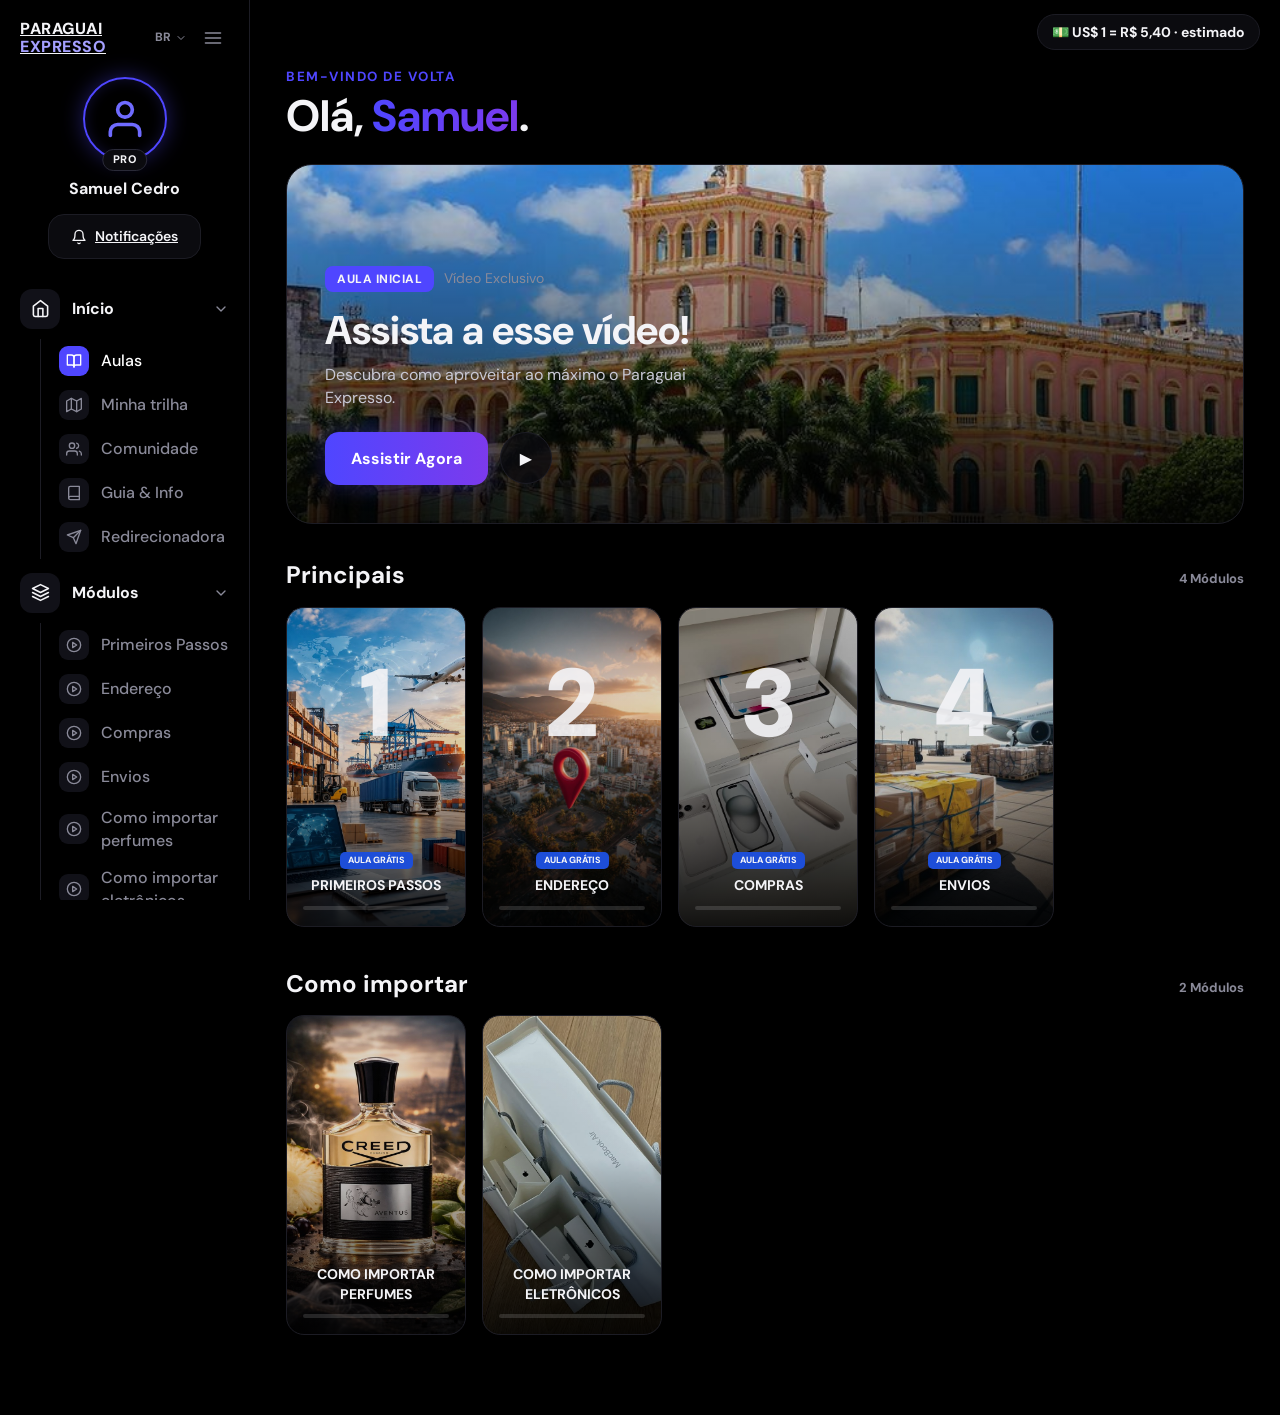
==== commit b4a55936: "Atualiza index.html e adiciona imagens em assets Co-Authored-By: Claude Sonnet 5.5 <noreply@anthropi" ====
--- a/index.html
+++ b/index.html
@@ -13,13 +13,38 @@
 a{color:inherit}
 body{display:flex;min-height:100vh}
 aside{width:250px;flex:none;border-right:1px solid var(--line);padding:20px 14px;position:sticky;top:0;height:100vh;overflow:auto}
-.logo{font-weight:800;font-size:18px;padding:0 10px 20px;letter-spacing:.5px}
+.ic{fill:none;stroke:currentColor;stroke-width:2;stroke-linecap:round;stroke-linejoin:round;flex:none}
+.brandrow{display:flex;align-items:center;gap:10px;padding:0 6px 22px}
+.logo{font-weight:800;font-size:16px;letter-spacing:.5px;margin-right:auto;line-height:1.1}
 .logo span{color:var(--amber)}
-.nav{display:flex;align-items:center;justify-content:space-between;width:100%;padding:11px 12px;border-radius:12px;color:var(--mute);font-weight:600;text-align:left;text-decoration:none}
-.nav:hover{color:var(--ink);background:#111118}
-.nav.on{color:#fff;background:var(--navy)}
-.grp{color:var(--ink);margin-top:8px}
-.nav.ni{padding-left:28px;font-weight:500}
+.lang{display:flex;align-items:center;gap:4px;font-size:12px;font-weight:700;color:var(--mute)}
+.burger{color:var(--mute);display:grid;place-items:center}
+.min .prof,.min .nav,.min .subs{display:none}
+.nav{display:flex;align-items:center;gap:12px;width:100%;padding:8px 6px;border-radius:12px;color:var(--mute);font-weight:600;text-align:left;text-decoration:none}
+.nav:hover{color:var(--ink)}
+.ib{display:grid;place-items:center;flex:none;width:40px;height:40px;border-radius:12px;background:#111118}
+.nav.top,.grp{color:#f4f4f7;font-weight:700}
+.nav.on{color:#fff}.nav.on .ib{background:var(--navy)}
+.chev{margin-left:auto;display:grid;place-items:center;color:var(--mute)}
+.subs{margin:2px 0 6px 26px;padding-left:12px;border-left:1px solid var(--line)}
+.nav.ni{padding:7px 6px;font-weight:500}
+.nav.ni .ib{width:30px;height:30px;border-radius:9px}
+.prof{text-align:center;padding:0 0 22px}
+.avw{position:relative;width:84px;margin:0 auto 16px}
+.av{width:84px;height:84px;border-radius:50%;border:2px solid var(--navy);display:grid;place-items:center;color:#6f6bff;box-shadow:0 0 22px #4f46ff66,inset 0 0 14px #4f46ff33}
+.pro{position:absolute;left:50%;bottom:-10px;transform:translateX(-50%);background:#0b0b0f;border:1px solid #2a2a38;font-size:11px;font-weight:800;padding:2px 10px;border-radius:999px;letter-spacing:.5px}
+.prof b{display:block;font-size:16px}
+.notif{display:inline-flex;align-items:center;gap:8px;margin-top:14px;padding:11px 22px;border:1px solid var(--line);border-radius:16px;background:var(--panel);font-size:14px;font-weight:600}
+.banner{min-height:360px;border-radius:26px;border:1px solid var(--line);padding:38px;display:flex;align-items:flex-end;background:linear-gradient(0deg,#000d 0%,#0006 55%,#0002 100%),url(assets/paraguai.jpg) center/cover}
+.pill{background:var(--navy);font-size:12px;font-weight:800;padding:5px 12px;border-radius:8px;letter-spacing:.5px}
+.playb{width:52px;height:52px;border-radius:50%;background:#0b0b0fcc;border:1px solid var(--line);display:grid;place-items:center;text-decoration:none}
+.row{display:flex;gap:16px;overflow-x:auto;padding-bottom:10px}
+.free{align-self:center;background:#1d4ed8;font-size:9px;font-weight:800;padding:2px 8px;border-radius:5px;margin-bottom:6px}
+.poster{flex:none;width:180px;height:320px;border-radius:18px;border:1px solid var(--line);position:relative;display:flex;flex-direction:column;justify-content:flex-end;padding:16px;text-decoration:none;transition:transform .15s}
+.poster:hover{transform:translateY(-4px)}
+.pn{position:absolute;top:26px;left:0;right:0;text-align:center;font-size:96px;font-weight:900;opacity:.9}
+.poster b{text-align:center;text-transform:uppercase;font-size:14px}
+.pbar{height:4px;background:#ffffff22;border-radius:4px;margin-top:10px}.pbar i{display:block;height:100%;background:var(--ok);border-radius:4px}
 main{flex:1;min-width:0;max-width:1260px;padding:64px 36px 70px}
 #usd{position:fixed;top:14px;right:20px;z-index:5;background:var(--panel);border:1px solid var(--line);border-radius:999px;padding:7px 14px;font-size:14px;font-weight:700;white-space:nowrap}
 h1{font-size:36px;line-height:1.15;font-weight:700}
@@ -105,7 +130,7 @@
 .pin{background:var(--panel);color:var(--ink);border-color:var(--line)}
 .tagok{background:#0f2a1c}
 .link,.cur h3,.les.nx,.chip,.bars .cur{color:#a5a0ff}
-@media(max-width:900px){.cols,.calc-in{grid-template-columns:1fr}.g3,.g4{grid-template-columns:1fr}.bars{grid-template-columns:repeat(2,1fr)}h1{font-size:28px}.res{position:static}body{flex-direction:column}aside{width:100%;height:auto;position:static;display:flex;gap:6px;overflow-x:auto;padding:10px;border:0}.logo,.grp{display:none}.nav{width:auto;white-space:nowrap}.nav.ni{padding-left:12px}main{padding:20px 16px 60px}#usd{position:static;margin:10px 16px 0 auto;width:max-content}}
+@media(max-width:900px){.cols,.calc-in{grid-template-columns:1fr}.g3,.g4{grid-template-columns:1fr}.bars{grid-template-columns:repeat(2,1fr)}h1{font-size:28px}.res{position:static}body{flex-direction:column}aside{width:100%;height:auto;position:static;display:flex;gap:6px;overflow-x:auto;padding:10px;border:0}.brandrow,.grp,.prof{display:none}.subs{display:contents}.banner{min-height:300px;padding:22px}.nav{width:auto;white-space:nowrap}.ib,.nav.ni .ib{width:30px;height:30px}main{padding:20px 16px 60px}#usd{position:static;margin:10px 16px 0 auto;width:max-content}}
 </style>
 </head>
 <body>
@@ -114,7 +139,8 @@
 <main id="app"></main>
 <script>
 // ===== CONFIGURE AQUI =====
-const NAME = "";                                   // nome do aluno (vazio = "Olá!")
+const NAME = "Samuel";                             // nome do aluno (vazio = "Olá, bem-vindo.")
+const FULLNAME = "Samuel Cedro";                   // nome completo, mostrado no menu lateral
 const WHATS = "https://wa.me/5500000000000";       // suporte
 const GRUPO = WHATS;                               // link do grupo de alunos de perfumes
 const CHECKOUT = {};                               // id do produto -> link de pagamento (senão abre o WhatsApp)
@@ -149,12 +175,12 @@
 ];
 // Um módulo por tipo de produto. p = preço (R$). Em cada aula: min / video (ID do YouTube) / msg (mensagem pronta) são opcionais.
 const MODS = [
-  {id:"perfumes",n:"Perfumes",t:"Como importar perfumes",ico:"🧴",p:147,d:"Bom para começar: investimento menor e muita procura.",steps:[
+  {id:"perfumes",n:"Perfumes",t:"Como importar perfumes",img:"assets/compras.jpg",ico:"🧴",p:147,d:"Bom para começar: investimento menor e muita procura.",steps:[
     {t:"Conhecer",d:"Entenda o mercado de perfumes e o que vale a pena trazer.",l:[{t:"Por que vender perfumes"},{t:"Os que mais vendem hoje"},{t:"O que trazer e o que evitar"}]},
     {t:"Comprar",d:"Onde comprar, como pedir e quanto precisa gastar no mínimo.",l:[{t:"Lojas de perfume confiáveis"},{t:"Como falar com a loja",min:14,msg:"Olá! Tenho interesse em comprar perfumes para revenda. Pode me enviar a lista de produtos, os preços e o pedido mínimo?"},{t:"Pedido mínimo e pagamento"}]},
     {t:"Receber",d:"Como a mercadoria sai do Paraguai e chega na sua casa.",l:[{t:"Da loja até o freteiro"},{t:"Do freteiro até você"},{t:"Nota fiscal e conferência"}]},
     {t:"Vender",d:"Como conferir o produto, definir o preço e encontrar clientes.",l:[{t:"Original ou falsificado"},{t:"Quanto cobrar"},{t:"Onde e como vender"}]}]},
-  {id:"eletronicos",n:"Eletrônicos",t:"Como importar eletrônicos",ico:"📱",p:97,d:"Celulares, games, fones e informática. Ensina a conferir se o aparelho é original e funciona no Brasil.",steps:[
+  {id:"eletronicos",n:"Eletrônicos",t:"Como importar eletrônicos",img:"assets/eletronicos.jpg",ico:"📱",p:97,d:"Celulares, games, fones e informática. Ensina a conferir se o aparelho é original e funciona no Brasil.",steps:[
     {t:"Conhecer",d:"Entenda o mercado de eletrônicos e o que vale a pena trazer.",l:[{t:"Por que vender eletrônicos"},{t:"Os que mais saem hoje"},{t:"Cota, Anatel e o que evitar"}]},
     {t:"Comprar",d:"Onde comprar, como pedir e quanto precisa gastar no mínimo.",l:[{t:"Lojas de eletrônicos confiáveis"},{t:"Como falar com a loja",msg:"Olá! Tenho interesse em comprar eletrônicos para revenda. Pode me enviar a lista de produtos, os preços e o pedido mínimo?"},{t:"Pedido mínimo e pagamento"}]},
     {t:"Receber",d:"Como a mercadoria sai do Paraguai e chega na sua casa.",l:[{t:"Da loja até o freteiro"},{t:"Do freteiro até você"},{t:"Nota fiscal, garantia e conferência"}]},
@@ -165,6 +191,14 @@
     {t:"Importar",d:"Planeje documentos, fornecedores e custos da operação formal.",l:FARMA_LESSONS.slice(6,9)},
     {t:"Distribuir",d:"Receba, armazene e venda com rastreabilidade.",l:FARMA_LESSONS.slice(9,12)}]}
 ];
+// Módulos gratuitos da página inicial, na ordem de "Principais". Ficam no fim de MODS para não mudar o índice das aulas já salvas.
+MODS.push(
+  {id:"primeiros",n:"Primeiros Passos",t:"Primeiros Passos",base:1,img:"assets/primeiros.jpg",steps:[{t:"Aulas",d:"Comece por aqui.",l:[{t:"Boas-vindas"},{t:"Como funciona o Paraguai Expresso"},{t:"O que você vai precisar"}]}]},
+  {id:"endereco",n:"Endereço",t:"Endereço",base:1,img:"assets/endereco.jpg",steps:[{t:"Aulas",d:"Seu endereço para receber as compras.",l:[{t:"O que é o endereço de envio"},{t:"Como cadastrar o seu"},{t:"Como usar nas compras"}]}]},
+  {id:"compras",n:"Compras",t:"Compras",base:1,img:"assets/compras-eletronicos.jpg",steps:[{t:"Aulas",d:"Como comprar com segurança.",l:[{t:"Como fazer o pedido"},{t:"Pagamento e confirmação"},{t:"Evitando golpes"}]}]},
+  {id:"envios",n:"Envios",t:"Envios",base:1,img:"assets/envios.jpg",steps:[{t:"Aulas",d:"Da loja até você.",l:[{t:"Despacho para o Brasil"},{t:"Rastreio do pedido"},{t:"Chegada e conferência"}]}]}
+);
+const BASE = MODS.filter(m=>m.base), PRODS = MODS.filter(m=>!m.base);
 const TUDO = 353;
 const MSGS = [
   {t:"Primeiro contato com a loja",m:"Olá! Tenho interesse em comprar [PRODUTO] para revenda. Pode me enviar a lista de produtos, os preços e o pedido mínimo?"},
@@ -186,7 +220,7 @@
 const idxs=id=>L.flatMap((l,i)=>l.m===id?[i]:[]);       // posições das aulas de um módulo
 const nDone=id=>idxs(id).filter(i=>S.done[i]).length;
 const nextL=id=>{const x=idxs(id);return x.find(i=>!S.done[i])??x[0]};
-const activeMod=()=>(MODS.find(m=>S.own[m.id]&&nDone(m.id)<idxs(m.id).length)||MODS.find(m=>S.own[m.id])||MODS[0]).id;
+const activeMod=()=>(PRODS.find(m=>S.own[m.id]&&nDone(m.id)<idxs(m.id).length)||PRODS.find(m=>S.own[m.id])||PRODS[0]).id;
 const buy=(id,n)=>CHECKOUT[id]||`${WHATS}?text=${encodeURIComponent("Quero liberar "+n)}`;
 const diasCalc=()=>Math.ceil(CALC_DIAS-(Date.now()-S.start)/864e5);
 const flag=k=>{S.flag[k]=1;save();render()};
@@ -195,26 +229,45 @@
 let C={p:1,q:10,price:CALC[1].venda};
 
 // item = [nome, link, quando fica ativo: lista de rotas | nome da página "Em breve"]
-const soon=n=>[n,"#/breve/"+encodeURIComponent(n),n];
+const soon=(n,ic)=>[n,"#/breve/"+encodeURIComponent(n),n,ic];
+// ícones (estilo Feather, 24x24): nome -> caminhos do SVG
+const ICONS={home:"M3 9l9-7 9 7v11a2 2 0 0 1-2 2H5a2 2 0 0 1-2-2z M9 22V12h6v10",book:"M2 3h6a4 4 0 0 1 4 4v14a3 3 0 0 0-3-3H2z M22 3h-6a4 4 0 0 0-4 4v14a3 3 0 0 1 3-3h7z",users:"M17 21v-2a4 4 0 0 0-4-4H5a4 4 0 0 0-4 4v2 M9 11a4 4 0 1 0 0-8 4 4 0 0 0 0 8 M23 21v-2a4 4 0 0 0-3-3.87 M16 3.13a4 4 0 0 1 0 7.75",guide:"M4 19.5A2.5 2.5 0 0 1 6.5 17H20 M6.5 2H20v20H6.5A2.5 2.5 0 0 1 4 19.5v-15A2.5 2.5 0 0 1 6.5 2z",send:"M22 2L11 13 M22 2l-7 20-4-9-9-4z",map:"M1 6v16l7-4 8 4 7-4V2l-7 4-8-4z M8 2v16 M16 6v16",play:"M12 22a10 10 0 1 0 0-20 10 10 0 0 0 0 20z M10 8l6 4-6 4z",grid:"M3 3h7v7H3z M14 3h7v7h-7z M14 14h7v7h-7z M3 14h7v7H3z",bag:"M6 2L3 6v14a2 2 0 0 0 2 2h14a2 2 0 0 0 2-2V6l-3-4z M3 6h18 M16 10a4 4 0 0 1-8 0",search:"M11 19a8 8 0 1 0 0-16 8 8 0 0 0 0 16z M21 21l-4.35-4.35",layers:"M12 2L2 7l10 5 10-5z M2 17l10 5 10-5 M2 12l10 5 10-5",cpu:"M4 4h16v16H4z M9 9h6v6H9z M9 1v3 M15 1v3 M9 20v3 M15 20v3 M20 9h3 M20 14h3 M1 9h3 M1 14h3",calc:"M4 2h16v20H4z M8 6h8 M8 10h.01 M12 10h.01 M16 10h.01 M8 14h.01 M12 14h.01 M16 14h.01 M8 18h.01 M12 18h.01 M16 18h.01",msg:"M21 15a2 2 0 0 1-2 2H7l-4 4V5a2 2 0 0 1 2-2h14a2 2 0 0 1 2 2z",box:"M21 16V8a2 2 0 0 0-1-1.73l-7-4a2 2 0 0 0-2 0l-7 4A2 2 0 0 0 3 8v8a2 2 0 0 0 1 1.73l7 4a2 2 0 0 0 2 0l7-4A2 2 0 0 0 21 16z M3.27 6.96L12 12.01l8.73-5.05 M12 22.08V12",camera:"M23 19a2 2 0 0 1-2 2H3a2 2 0 0 1-2-2V8a2 2 0 0 1 2-2h4l2-3h6l2 3h4a2 2 0 0 1 2 2z M12 17a4 4 0 1 0 0-8 4 4 0 0 0 0 8",star:"M12 2l3 7 7 .5-5.5 4.7 1.8 7L12 17.5 5.7 21.2l1.8-7L2 9.5 9 9z",gift:"M20 12v10H4V12 M2 7h20v5H2z M12 22V7 M12 7H7.5a2.5 2.5 0 0 1 0-5C11 2 12 7 12 7z M12 7h4.5a2.5 2.5 0 0 0 0-5C13 2 12 7 12 7z",trophy:"M6 9H4.5a2.5 2.5 0 0 1 0-5H6 M18 9h1.5a2.5 2.5 0 0 0 0-5H18 M4 22h16 M10 14.66V17c0 .55-.47.98-1.97 1.21C7.85 18.75 7 20.24 7 22 M14 14.66V17c0 .55.47.98 1.97 1.21C16.15 18.75 17 20.24 17 22 M18 2H6v7a6 6 0 0 0 12 0z",bell:"M18 8A6 6 0 0 0 6 8c0 7-3 9-3 9h18s-3-2-3-9 M13.73 21a2 2 0 0 1-3.46 0",user:"M20 21v-2a4 4 0 0 0-4-4H8a4 4 0 0 0-4 4v2 M12 11a4 4 0 1 0 0-8 4 4 0 0 0 0 8",down:"M6 9l6 6 6-6",menu:"M3 12h18 M3 6h18 M3 18h18"};
+const ic=(n,s=18)=>`<svg class="ic" style="width:${s}px;height:${s}px" viewBox="0 0 24 24">${ICONS[n].split(" M").map((d,i)=>`<path d="${i?"M":""}${d}"/>`).join("")}</svg>`;
 const MENU=[
-  ["Início",[["Minha trilha","#/trilha",["trilha"]],["Comunidade",GRUPO,[]],["Guia & Info","#/como",["como"]],soon("Redirecionadora")]],
-  ["Módulos",MODS.map(m=>[m.t,"#/produto/"+m.id,(r,a)=>r==="produto"&&a===m.id||r==="aula"&&L[a]?.m===m.id])],
-  ["Produtos",[["Todos os produtos","#/produtos",["produtos"]],soon("Selecionados"),soon("Fábricas"),soon("Taobao")]],
-  ["Ferramentas",[["Calculadora de lucro","#/calc",["calc"]],["Mensagens prontas","#/mensagens",["mensagens"]],soon("O Minerador"),soon("Rastreio"),soon("Baixar Imagens"),soon("Paraguai AI")]],
-  soon("Recompensas"),soon("Planos"),["Suporte",WHATS,[]],soon("Indique e Ganhe")
+  ["Início","home",[["Aulas","#/inicio",["inicio"],"book"],["Minha trilha","#/trilha",["trilha"],"map"],["Comunidade",GRUPO,[],"users"],["Guia & Info","#/como",["como"],"guide"],soon("Redirecionadora","send")]],
+  ["Módulos","layers",[...BASE,...PRODS].map(m=>[m.t,"#/produto/"+m.id,(r,a)=>r==="produto"&&a===m.id||r==="aula"&&L[a]?.m===m.id,"play"])],
+  ["Produtos","bag",[["Todos os produtos","#/produtos",["produtos"],"grid"],soon("Selecionados","bag"),soon("Fábricas","box"),soon("Taobao","search")]],
+  ["Ferramentas","cpu",[["Calculadora de lucro","#/calc",["calc"],"calc"],["Mensagens prontas","#/mensagens",["mensagens"],"msg"],soon("O Minerador","cpu"),soon("Rastreio","box"),soon("Baixar Imagens","camera"),soon("Paraguai AI","star")]],
+  soon("Recompensas","gift"),soon("Planos","trophy"),["Suporte",WHATS,[],"msg"],soon("Indique e Ganhe","gift")
 ];
 const G={};
 function render(){
-  const [r,a]=(location.hash.slice(2)||"trilha").split("/");
-  const item=([n,h,t],c="")=>`<a class="nav ${c} ${(typeof t==="function"?t(r,a):Array.isArray(t)?t.includes(r):r==="breve"&&decodeURIComponent(a||"")===t)?"on":""}" href="${h}" ${h[0]==="#"?"":'target="_blank" rel="noopener"'}>${n}</a>`;
-  nav.innerHTML=`<div class="logo">PARAGUAI <span>EXPRESSO</span></div>`+MENU.map(m=>Array.isArray(m[1])
-    ?`<button class="nav grp" onclick="G['${m[0]}']=G['${m[0]}']===false;render()">${m[0]}<span>${G[m[0]]===false?"▸":"▾"}</span></button>`+(G[m[0]]===false?"":m[1].map(x=>item(x,"ni")).join(""))
-    :item(m)).join("");
-  app.innerHTML=({trilha,produtos,produto,aula,calc,como,mensagens,breve}[r]||trilha)(a);
+  const [r,a]=(location.hash.slice(2)||"inicio").split("/");
+  const item=([n,h,t,i],c="")=>`<a class="nav ${c} ${(typeof t==="function"?t(r,a):Array.isArray(t)?t.includes(r):r==="breve"&&decodeURIComponent(a||"")===t)?"on":""}" href="${h}" ${h[0]==="#"?"":'target="_blank" rel="noopener"'}><span class="ib">${ic(i,c==="ni"?16:19)}</span>${n}</a>`;
+  nav.innerHTML=`<div class="brandrow"><a class="logo" href="#/inicio">PARAGUAI <span>EXPRESSO</span></a><span class="lang">BR ${ic("down",12)}</span><button class="burger" aria-label="Menu" onclick="document.body.classList.toggle('min')">${ic("menu",20)}</button></div>
+  <div class="prof"><div class="avw"><div class="av">${ic("user",44)}</div><span class="pro">PRO</span></div><b>${FULLNAME||NAME||"Aluno"}</b><a class="notif" href="#/breve/Notificações">${ic("bell",16)} Notificações</a></div>`+MENU.map(m=>m.length===3
+    ?`<button class="nav grp" onclick="G['${m[0]}']=G['${m[0]}']===false;render()"><span class="ib">${ic(m[1],19)}</span>${m[0]}<span class="chev">${ic("down",16)}</span></button>`+(G[m[0]]===false?"":`<div class="subs">${m[2].map(x=>item(x,"ni")).join("")}</div>`)
+    :item(m,"top")).join("");
+  app.innerHTML=({inicio,trilha,produtos,produto,aula,calc,como,mensagens,breve}[r]||inicio)(a);
   if(document.getElementById("res"))res();
   window.scrollTo(0,0);
 }
 window.onhashchange=render;
+
+function inicio(){
+  const HOME_PRODS=PRODS.filter(m=>m.id!=="farma"); // Farma fora da página inicial
+  const go=`#/aula/${nextL(activeMod())}`, PC=["#4a2a1c","#1c4a7a","#0f3d3a","#1a3a5c","#2a4a7a","#3a1c6b","#1c3f7a","#0e5c4a"];
+  const poster=(m,c,n,tag)=>`<a class="poster" style="background:${m.img?`linear-gradient(0deg,#000d,#0002 55%),url(${m.img}) center/cover`:`linear-gradient(165deg,${c},#05060a)`}" href="#/produto/${m.id}">${m.img&&typeof n!=="number"?"":`<span class="pn">${n}</span>`}${tag}<b>${m.t}</b><div class="pbar"><i style="width:${Math.round(100*nDone(m.id)/idxs(m.id).length)}%"></i></div></a>`;
+  return `<small style="color:var(--navy);font-weight:700;letter-spacing:1.5px">BEM-VINDO DE VOLTA</small>
+  <h1 style="font-size:44px;margin:4px 0 22px">Olá, ${NAME?`<span style="background:linear-gradient(90deg,#4f46ff,#7c3aed);-webkit-background-clip:text;background-clip:text;color:transparent">${NAME}</span>`:"bem-vindo"}.</h1>
+  <div class="banner"><div><span class="pill">AULA INICIAL</span><span style="color:var(--mute);font-size:14px;margin-left:10px">Vídeo Exclusivo</span>
+  <h2 style="font-size:40px;margin:12px 0 4px">Assista a esse vídeo!</h2><p style="color:#c9c9d6;max-width:380px">Descubra como aproveitar ao máximo o Paraguai Expresso.</p>
+  <div style="display:flex;gap:12px;align-items:center;margin-top:22px"><a class="btn" href="${go}">Assistir Agora</a><a class="playb" href="${go}" aria-label="Assistir">▶</a></div></div></div>
+  <h2 style="font-size:24px;margin:34px 0 14px;display:flex;justify-content:space-between;align-items:baseline">Principais <small style="font-size:13px;color:var(--mute)">${BASE.length} Módulos</small></h2>
+  <div class="row">${BASE.map((m,i)=>poster(m,PC[i],i+1,'<span class="free">AULA GRÁTIS</span>')).join("")}</div>
+  <h2 style="font-size:24px;margin:30px 0 14px;display:flex;justify-content:space-between;align-items:baseline">Como importar <small style="font-size:13px;color:var(--mute)">${HOME_PRODS.length} Módulos</small></h2>
+  <div class="row">${HOME_PRODS.map((m,i)=>poster(m,PC[5+i],m.ico,"")).join("")}</div>`;
+}
 
 function trilha(){
   const am=activeMod(), M=MODS.find(m=>m.id===am), nd=nDone(am), tot=idxs(am).length, n=nextL(am);
@@ -256,7 +309,7 @@
 function produtos(){
   return `<h1>Escolha o que você quer vender</h1><p class="sub">Você paga <b>uma vez</b> por produto e ele fica liberado para sempre.</p>
   <div class="card" style="margin:24px 0"><b>Sobre o módulo Farma</b><p style="color:var(--mute);margin-top:8px">Guia em texto para empresas, farmácias e importadores regularizados. Cada aula traz ações práticas e links para Anvisa e Receita Federal. Importação pessoal não é caminho para revenda.</p></div>
-  <div class="grid g3">${MODS.map(p=>{const own=S.own[p.id];return `<div class="card prod ${own?"own":""}"><div style="display:flex"><div class="ico">${p.ico}</div>${own?'<span class="tagok">Você já tem</span>':""}</div><h3 style="font-size:22px">${p.t}</h3><p style="color:var(--mute);font-size:15px;flex:1">${p.d}</p>
+  <div class="grid g3">${PRODS.map(p=>{const own=S.own[p.id];return `<div class="card prod ${own?"own":""}"><div style="display:flex"><div class="ico">${p.ico}</div>${own?'<span class="tagok">Você já tem</span>':""}</div><h3 style="font-size:22px">${p.t}</h3><p style="color:var(--mute);font-size:15px;flex:1">${p.d}</p>
   ${own?"":`<div class="price">R$ ${p.p} <small>pagamento único</small></div>`}
   ${own?`<a class="btn navy" href="#/produto/${p.id}">Abrir módulo</a>`:`<a class="btn" href="${buy(p.id,p.n)}" target="_blank" rel="noopener">Liberar ${p.n}</a>`}</div>`}).join("")}</div>
   <div class="hero" style="margin-top:28px"><div><h2>Quer liberar tudo de uma vez?</h2><p>Todos os produtos de hoje e os que forem lançados, mais a calculadora por 12 meses. O que você já pagou é descontado.</p></div>
@@ -265,16 +318,16 @@
 
 function produto(id){
   const p=MODS.find(x=>x.id===id);
-  if(!p||!S.own[id]) return `<a class="back" href="#/produtos">Voltar para Produtos</a><h1>${p?p.t:"Módulo"}</h1><p class="sub">Este módulo ainda não está liberado para você.</p>`;
+  if(!p||!(p.base||S.own[id])) return `<a class="back" href="#/produtos">Voltar para Produtos</a><h1>${p?p.t:"Módulo"}</h1><p class="sub">Este módulo ainda não está liberado para você.</p>`;
   const ix=idxs(id), nd=nDone(id), n=nextL(id), done=nd===ix.length; let idx=ix[0];
   const cur=L[n].si;
   return `<a class="back" href="#/produtos">Voltar para Produtos</a>
-  <div style="display:flex;justify-content:space-between;align-items:flex-end;gap:16px;flex-wrap:wrap"><div><h1>${p.t}</h1><p class="sub">Siga as ${p.steps.length} etapas na ordem. Cada etapa tem 3 aulas curtas.</p>${id==="farma"?'<p class="lesson-note">Guia para empresas regularizadas. Confira as exigências atuais com a equipe técnica antes de operar.</p>':""}</div>
+  <div style="display:flex;justify-content:space-between;align-items:flex-end;gap:16px;flex-wrap:wrap"><div><h1>${p.t}</h1><p class="sub">Siga as aulas na ordem.</p>${id==="farma"?'<p class="lesson-note">Guia para empresas regularizadas. Confira as exigências atuais com a equipe técnica antes de operar.</p>':""}</div>
   <div class="card" style="padding:12px 18px;border-radius:14px;color:var(--mute)">Você fez <b style="font-size:22px;color:var(--ink);margin:0 6px">${nd} de ${ix.length}</b> aulas</div></div>
   <div class="hero" style="margin:22px 0"><div><small>${done?"Tudo feito":"Próxima aula · Etapa "+(cur+1)}</small><h2>${L[n].t}</h2><p>${id==="farma"?"Guia em texto com fontes oficiais":L[n].min?L[n].min+" minutos":"Aula curta"}${L[n].msg?" · com mensagem pronta para copiar":""}</p></div><a class="btn" href="#/aula/${n}">${id==="farma"?"Ler aula":done?"Rever aulas":"▶ Assistir agora"}</a></div>
   <div class="grid" style="grid-template-columns:repeat(auto-fit,minmax(240px,1fr))">${p.steps.map((s,si)=>{const full=s.l.every((_,j)=>S.done[idx+j]);const st=`<div class="stp ${si===cur&&!done?"cur":""}"><div style="display:flex;gap:10px;align-items:center"><div class="dot" style="width:36px;height:36px;${full?"background:var(--ok);color:#fff":si===cur&&!done?"background:var(--navy);color:#fff":""}">${full?"✓":si+1}</div><div><small style="color:var(--mute);font-size:12px">Etapa ${si+1}${si===cur&&!done?" · você está aqui":""}</small><h3>${s.t}</h3></div></div><p style="color:var(--mute);font-size:14px;margin:12px 0 8px">${s.d}</p>
   ${s.l.map((l,j)=>{const i=idx+j;return `<a class="les ${S.done[i]?"ok":""} ${i===n&&!done?"nx":""}" href="#/aula/${i}">${S.done[i]?'<span class="mk">✓</span>':i===n&&!done?'<span class="mk" style="color:var(--navy)">▶</span>':'<span class="mk o"></span>'}${l.t}</a>`}).join("")}</div>`;idx+=s.l.length;return st}).join("")}</div>
-  <div class="grid g3" style="margin-top:24px">${(id==="farma"?[["🔎","Consultar medicamentos","Confira registro e situação na Anvisa",FARMA_SOURCES.registro[1]],["🏢","Verificar autorizações","Consulte a AFE exigida para cada atividade",FARMA_SOURCES.afe[1]],["📦","Importação comercial","Veja as orientações oficiais para empresas",FARMA_SOURCES.importacao[1]]]:[["💬","Mensagens prontas","Copie e envie para a loja e o freteiro","#/mensagens"],["🧮","Calcular meu lucro","Veja antes de comprar quanto vai ganhar","#/calc"],["👥","Grupo de "+p.n.toLowerCase(),"Tire dúvidas com outros alunos",GRUPO]]).map(([i,t,d,h])=>`<a class="card" style="display:flex;gap:14px;align-items:center;text-decoration:none;padding:18px" href="${h}" ${h[0]!=="#"?'target="_blank" rel="noopener"':""}><div class="ico">${i}</div><div><b>${t}</b><div style="color:var(--mute);font-size:14px">${d}</div></div></a>`).join("")}</div>`;
+  <div class="grid g3" style="margin-top:24px">${(id==="farma"?[["🔎","Consultar medicamentos","Confira registro e situação na Anvisa",FARMA_SOURCES.registro[1]],["🏢","Verificar autorizações","Consulte a AFE exigida para cada atividade",FARMA_SOURCES.afe[1]],["📦","Importação comercial","Veja as orientações oficiais para empresas",FARMA_SOURCES.importacao[1]]]:[["💬","Mensagens prontas","Copie e envie para a loja e o freteiro","#/mensagens"],["🧮","Calcular meu lucro","Veja antes de comprar quanto vai ganhar","#/calc"],["👥",p.base?"Grupo de alunos":"Grupo de "+p.n.toLowerCase(),"Tire dúvidas com outros alunos",GRUPO]]).map(([i,t,d,h])=>`<a class="card" style="display:flex;gap:14px;align-items:center;text-decoration:none;padding:18px" href="${h}" ${h[0]!=="#"?'target="_blank" rel="noopener"':""}><div class="ico">${i}</div><div><b>${t}</b><div style="color:var(--mute);font-size:14px">${d}</div></div></a>`).join("")}</div>`;
 }
 
 function textoAula(l){
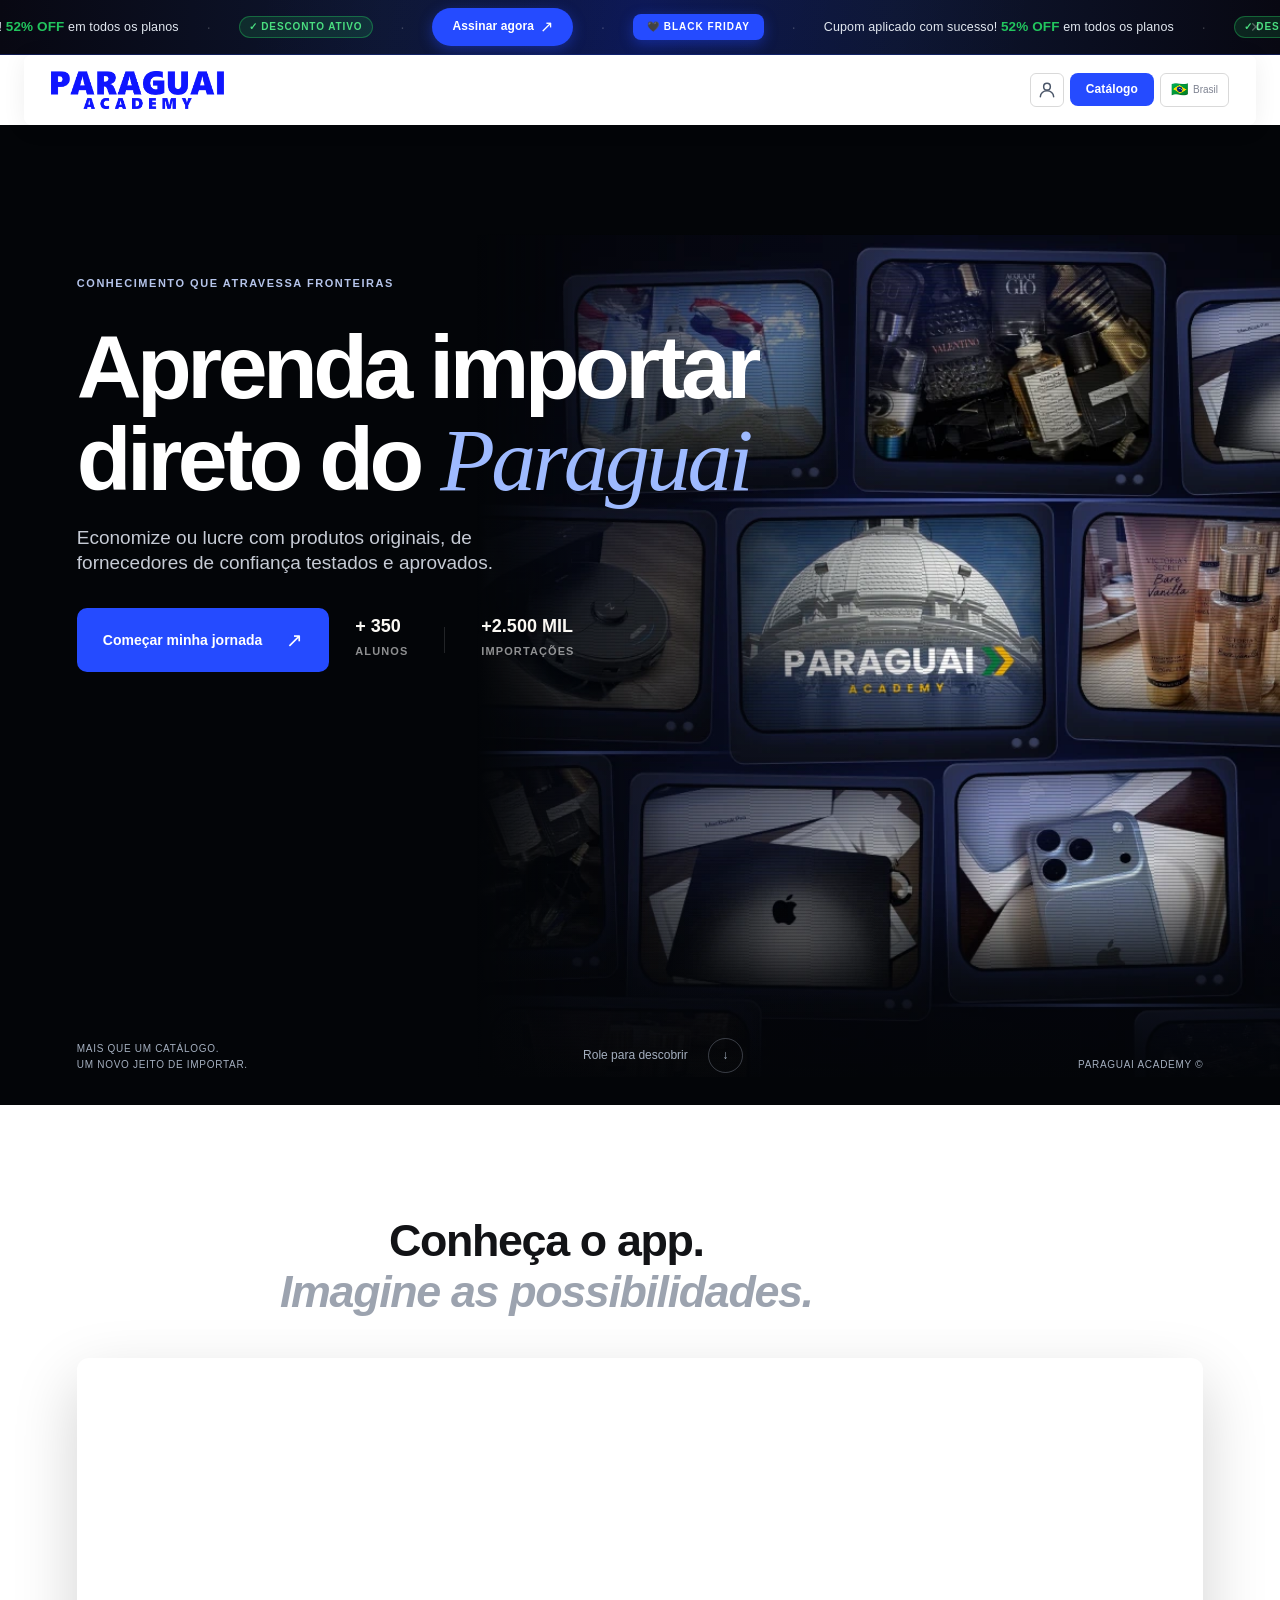
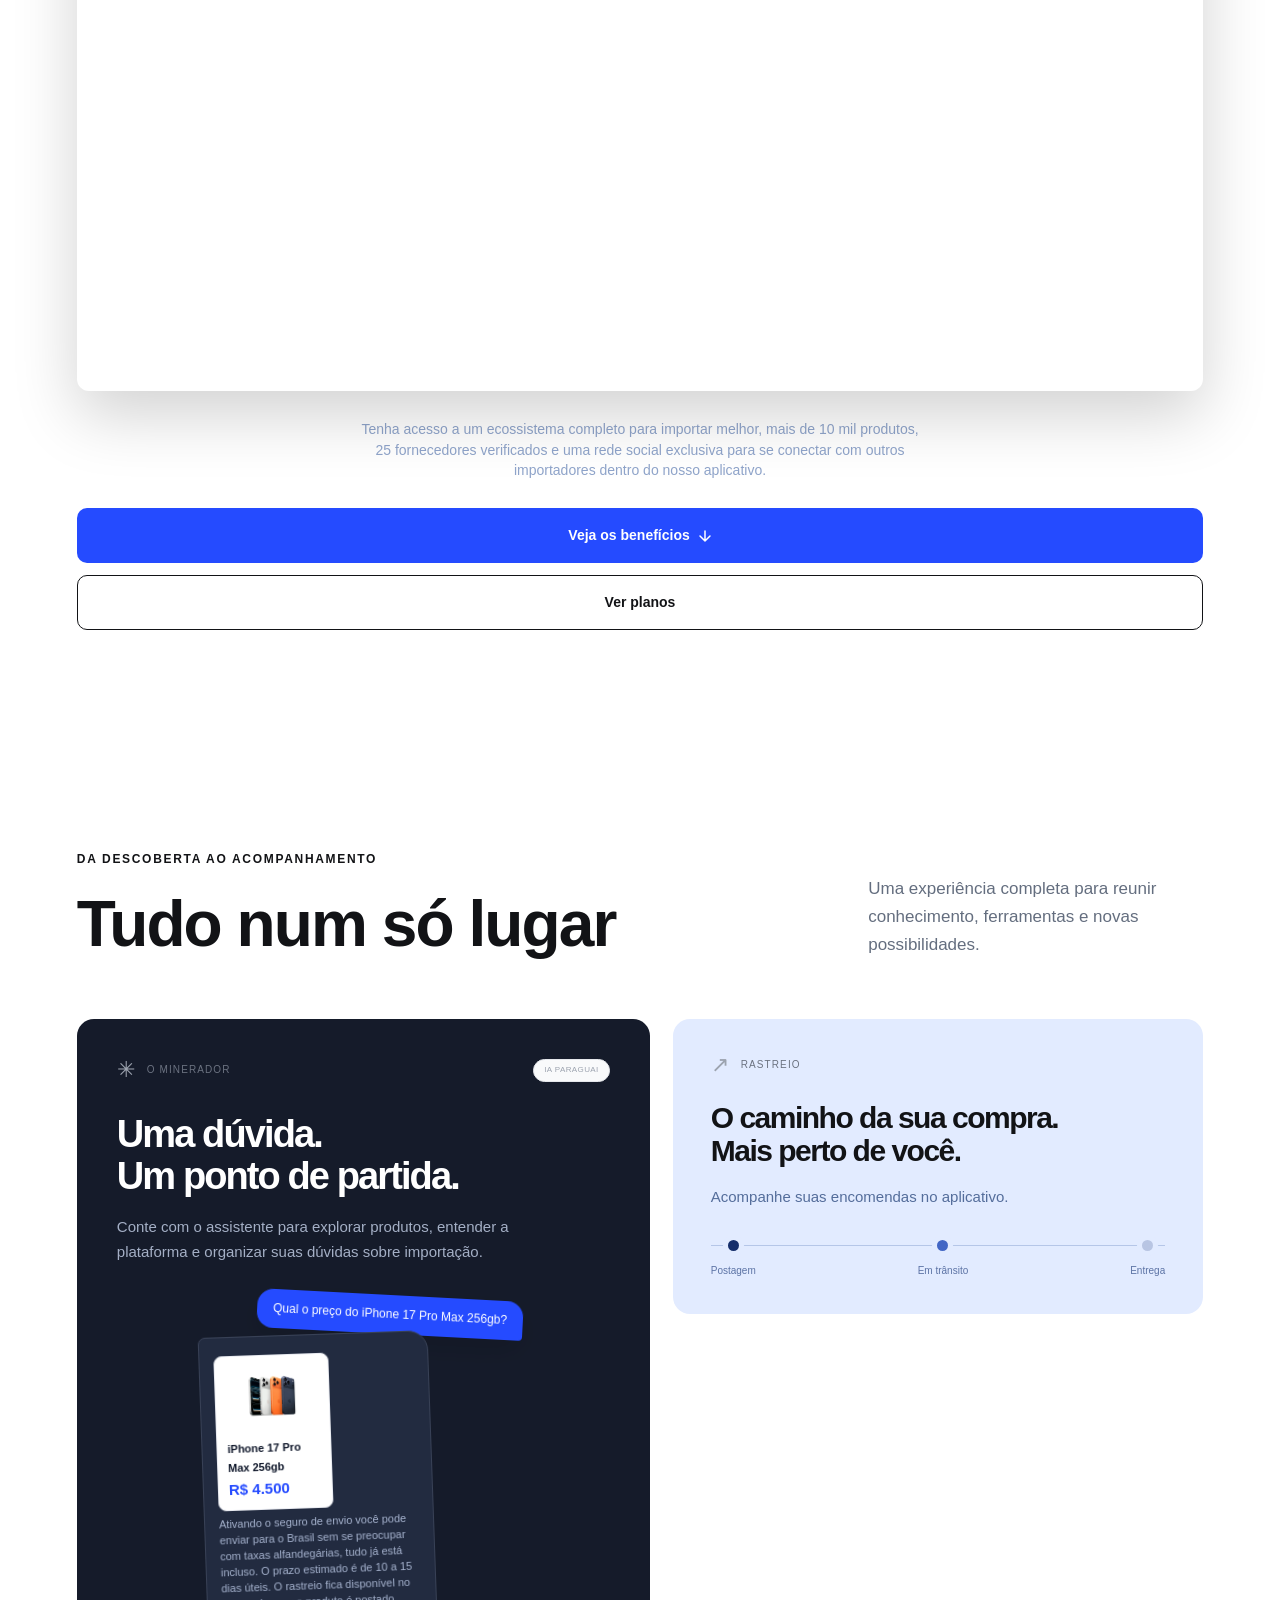
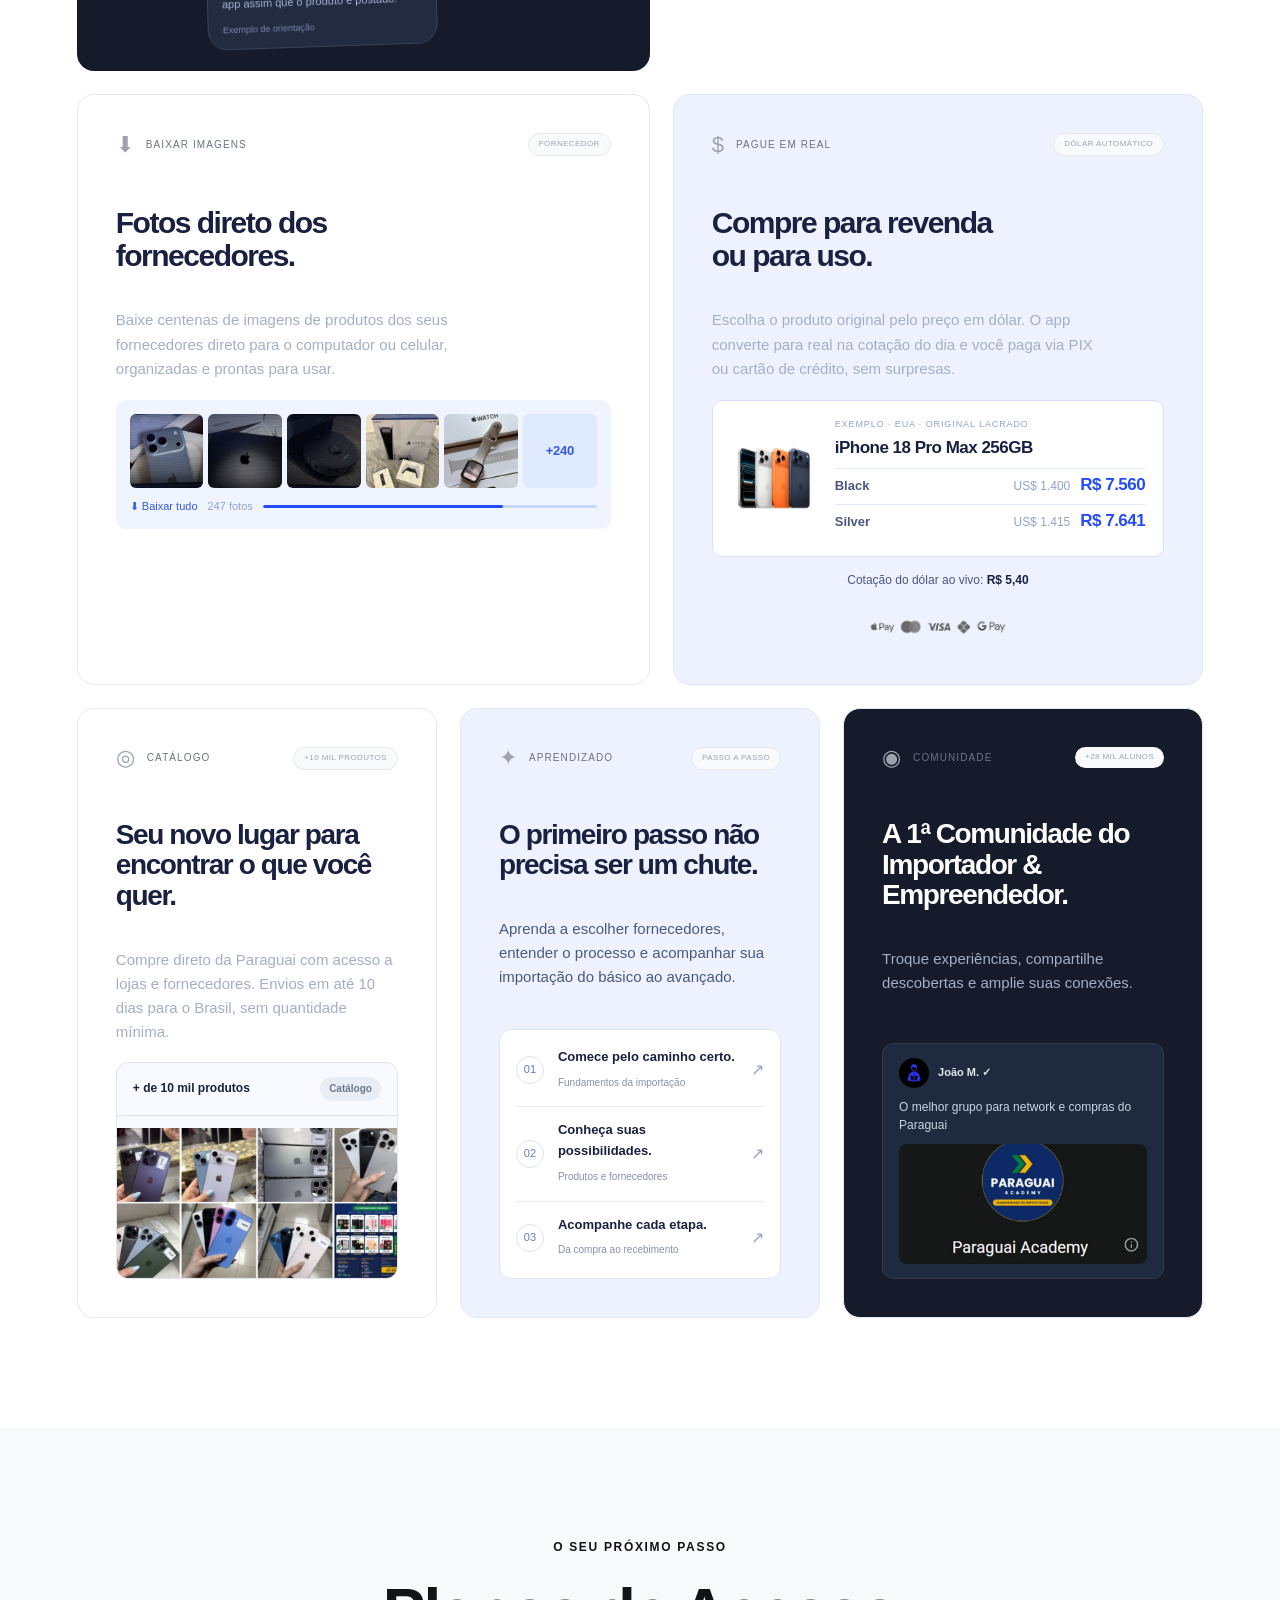
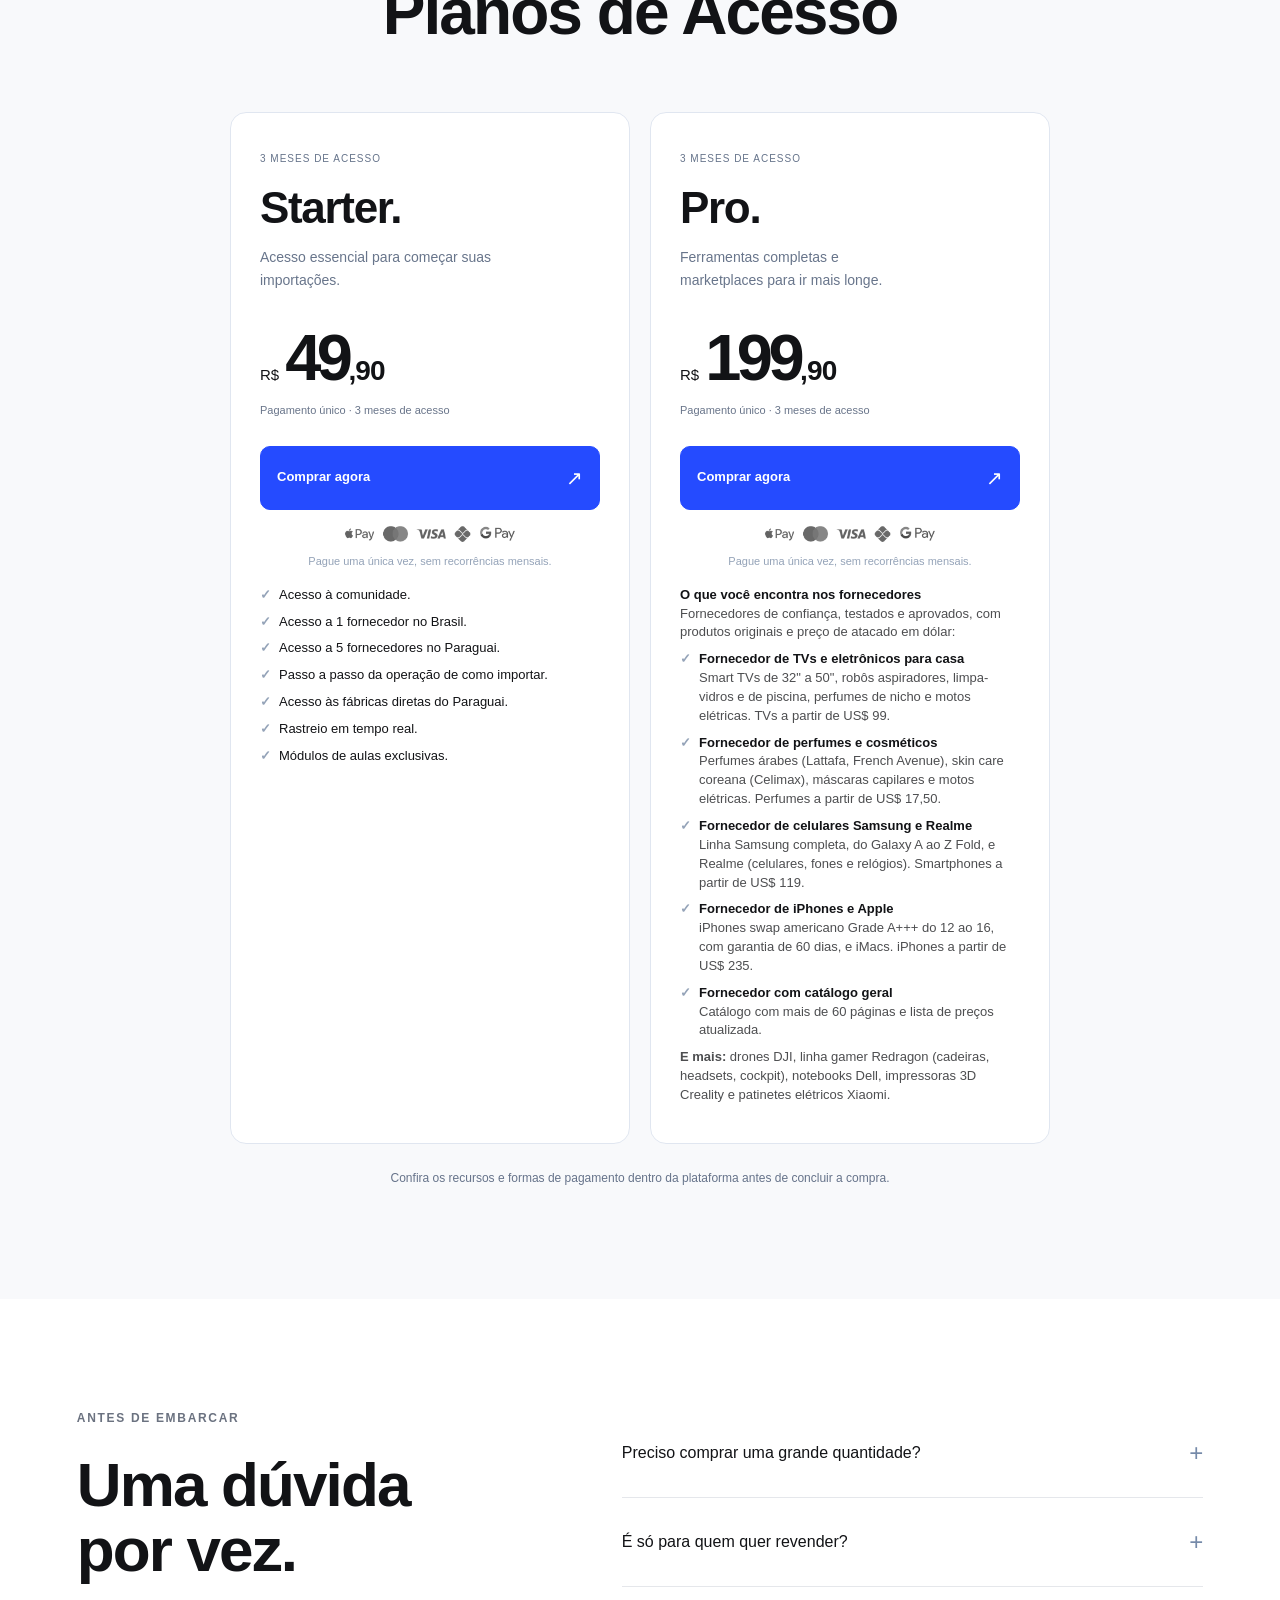
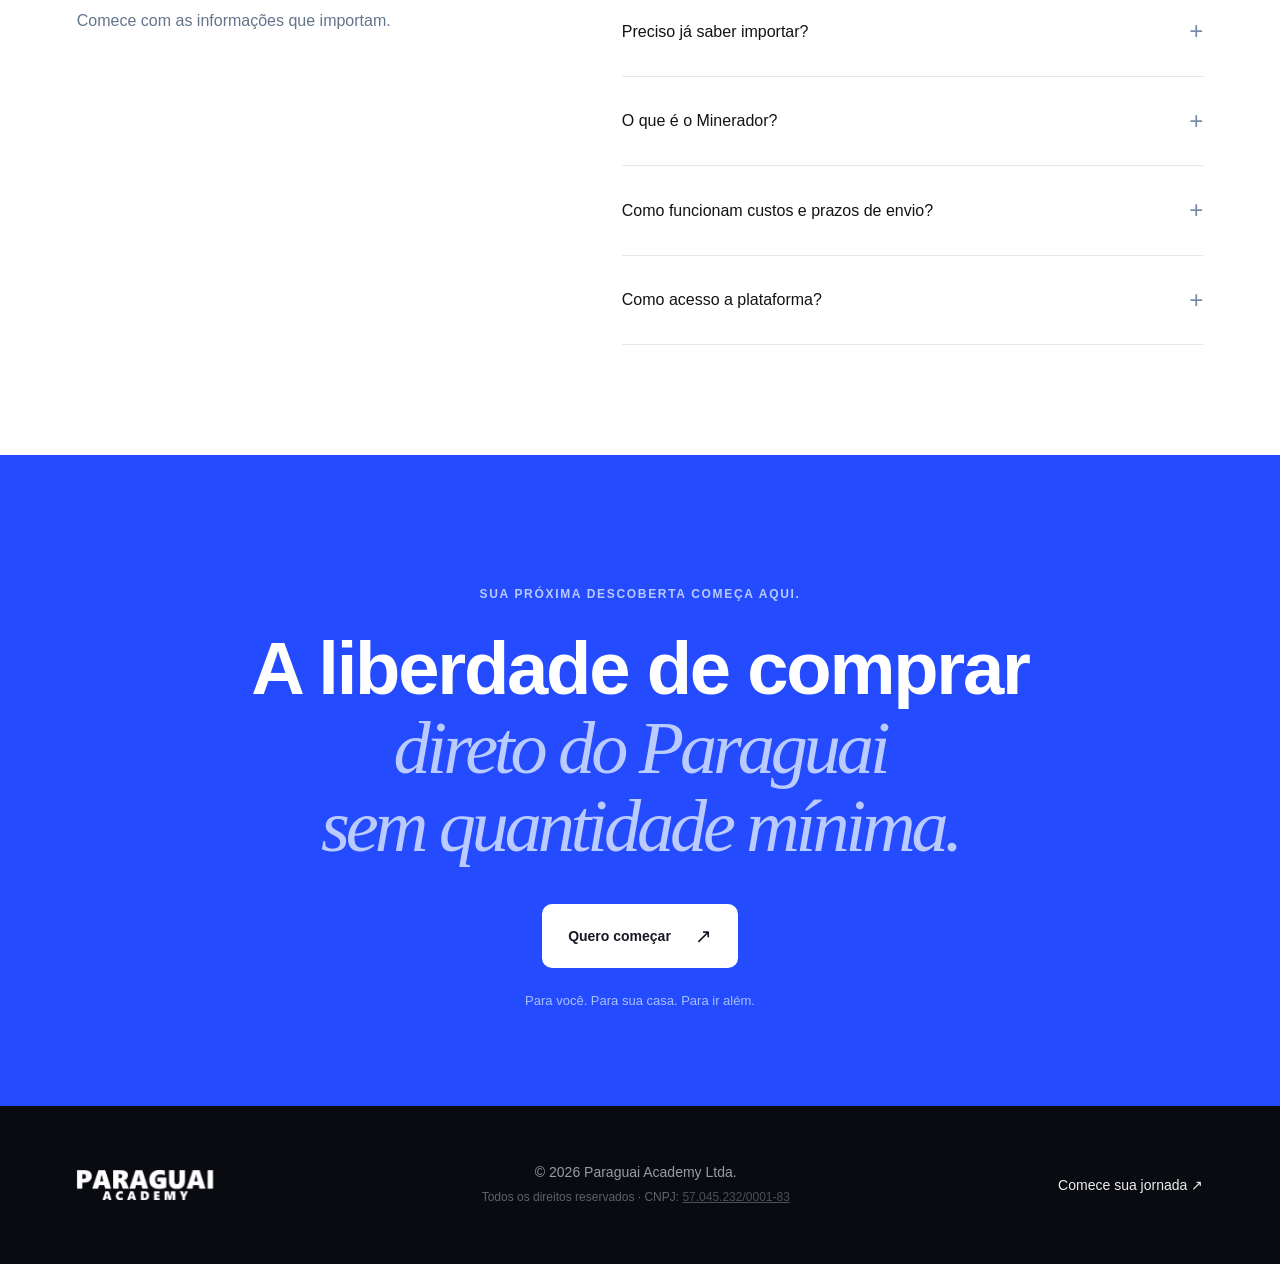
==== commit 5512cc34: "Paraguai Academy: página de vendas, checkout próprio e integração Mercado Pago Co-Authored-By: Claud" ====
--- a/index.html
+++ b/index.html
@@ -1,392 +1,701 @@
 <!doctype html>
-<html lang="pt-BR">
-<head>
-<meta charset="utf-8">
-<meta name="viewport" content="width=device-width, initial-scale=1">
-<title>Paraguai Expresso | Área de Membros</title>
-<link href="https://fonts.googleapis.com/css2?family=DM+Sans:wght@400;500;700&display=swap" rel="stylesheet">
+<!-- VibeCloner · mirror | https://connectacademy.com.br/?utm_source=organic&utm_campaign=&utm_medium=&utm_content=&utm_term=#universo | 2026-11-13T02:00:25.927Z -->
+<html lang="pt-BR"><head><meta charset="utf-8"><meta name="viewport" content="width=device-width, initial-scale=1"><meta name="theme-color" content="#0a0b0e"><meta name="description" content="Aprenda a importar da China para uso pessoal ou para seu negócio. Conheça os produtos, aulas, ferramentas e comunidade da Paraguai Academy."><title>Paraguai Academy — O mundo ao seu alcance.</title><meta property="og:type" content="website"><meta property="og:url" content="https://connectacademy.com.br/"><meta property="og:title" content="Paraguai Academy — O mundo ao seu alcance."><meta property="og:description" content="Aprenda a importar da China para uso pessoal ou para seu negócio. Conheça os produtos, aulas, ferramentas e comunidade da Paraguai Academy."><meta property="og:image" content="https://connectacademy.com.br/portal/assets/og-cover.jpg"><meta property="og:image:width" content="1200"><meta property="og:image:height" content="630"><meta name="twitter:card" content="summary_large_image"><meta name="twitter:title" content="Paraguai Academy — O mundo ao seu alcance."><meta name="twitter:description" content="Aprenda a importar da China para uso pessoal ou para seu negócio."><meta name="twitter:image" content="https://connectacademy.com.br/portal/assets/og-cover.jpg"><link rel="apple-touch-icon" sizes="180x180" href="/mirror/connectacademy.com.br/portal/assets/apple-touch-icon.png"><link rel="shortcut icon" href="/mirror/connectacademy.com.br/portal/assets/favicon-32x32.png"><link rel="icon" type="image/png" sizes="32x32" href="/mirror/connectacademy.com.br/portal/assets/favicon-32x32.png"><link rel="icon" type="image/png" sizes="16x16" href="/mirror/connectacademy.com.br/portal/assets/favicon-16x16.png"><link rel="preconnect" href="https://connect1-cdn.b-cdn.net" crossorigin><link rel="preconnect" href="https://iframe.mediadelivery.net" crossorigin><link rel="dns-prefetch" href="https://iframe.mediadelivery.net">
+  <link rel="dns-prefetch" href="https://connect1-cdn.b-cdn.net">
+  <link rel="manifest" href="/mirror/connectacademy.com.br/portal/assets/site.webmanifest"><meta name="apple-mobile-web-app-capable" content="yes"><meta name="apple-mobile-web-app-status-bar-style" content="black-translucent"><meta name="apple-mobile-web-app-title" content="Paraguai Academy"><link rel="stylesheet" href="/mirror/connectacademy.com.br/portal/styles.css"><link rel="preload" href="/mirror/connectacademy.com.br/portal/assets/tv-world.webp" as="image"><style>.btn,.btn-white,.btn-outline{border-radius:10px!important}</style><style>.story-step[data-step="2"]{background:#000!important}.scroll-story[data-chapter="2"],.scroll-story.chapter-2{background:#000!important}</style><style>
+/* Importar/Conecte step: azul no mobile em vez de preto */
+@media (max-width: 900px) {
+  .story-step[data-step="2"] { background: transparent !important; }
+}
+/* Profile icon: borda fina */
+a[aria-label="Entrar na conta"] {
+  border: 1.5px solid rgba(0,0,0,0.18);
+  border-radius: 50%;
+  width: 34px; height: 34px;
+  display: inline-flex; align-items: center; justify-content: center;
+}
+/* Flag: sempre visível, emoji quadradinho */
+.header-region {
+  display: inline-flex !important;
+}
+.header-region .flag-text { display: none; }
+@media (max-width: 768px) {
+  .header-region span[aria-hidden] { display: none; }
+  .header-region { font-size: 18px; padding: 4px 6px; }
+}
+</style><style>
+@media (max-width: 768px) {
+  .flag-label { display: none; }
+  .flag-emoji { font-size: 20px; image-rendering: pixelated; }
+  .header-region { border-radius: 6px; padding: 4px 8px; }
+}
+</style><style>
+@keyframes fadeSlideUp {
+  from { opacity: 0; transform: translateY(28px); }
+  to   { opacity: 1; transform: translateY(0); }
+}
+.conheca-title {
+  animation: fadeSlideUp 0.9s cubic-bezier(.16,1,.3,1) both;
+}
+.conheca-sub {
+  display: inline-block;
+  animation: fadeSlideUp 1.1s 0.18s cubic-bezier(.16,1,.3,1) both;
+}
+</style><style>
+.miner-conversation > div {
+  padding: 12px 14px !important;
+  font-size: 12px !important;
+  max-width: 72% !important;
+}
+.miner-conversation > div b { font-size: 11px !important; }
+.miner-conversation > div p { font-size: 11px !important; line-height: 1.45 !important; margin: 6px 0 0 !important; }
+.miner-conversation > div small { font-size: 9px !important; }
+.miner-conversation { max-width: 420px; }
+</style><style>
+.miner-conversation { max-width: 320px !important; }
+.miner-card .miner-conversation { margin: 0 auto; }
+</style><style>
+/* desktop: flag button shows normally */
+.header-region {
+  border: 1px solid rgba(0,0,0,0.15) !important;
+  border-radius: 6px !important;
+  display: inline-flex !important;
+  align-items: center !important;
+  gap: 5px;
+  padding: 0 10px !important;
+  height: 34px !important;
+  background: transparent;
+  font-size: 14px !important;
+}
+/* mobile: flag button collapses to 34x34 icon only */
+@media (max-width: 768px) {
+  .header-region {
+    width: 34px !important;
+    padding: 0 !important;
+    justify-content: center !important;
+    font-size: 18px !important;
+  }
+  .header-region .flag-label { display: none !important; }
+}
+</style><style>
+.tool-title { color: #6b7280 !important; border-color: #e5e7eb !important; }
+.tool-title .tool-icon { color: #9ca3af !important; }
+.small-pill { color: #9ca3af !important; border-color: #e5e7eb !important; background: #f9fafb !important; }
+.tool-title svg { color: #9ca3af !important; stroke: #9ca3af !important; }
+</style><style>
+header > div { gap: 6px !important; }
+header > div a, header > div button { margin: 0 !important; }
+</style><style>
+.miner-conversation { gap: 10px !important; padding-bottom: 0 !important; }
+.miner-conversation > div { margin-top: 0 !important; }
+.miner-card { padding-bottom: 24px !important; }
+</style><script>
+!function(f,b,e,v,n,t,s){if(f.fbq)return;n=f.fbq=function(){n.callMethod?n.callMethod.apply(n,arguments):n.queue.push(arguments)};if(!f._fbq)f._fbq=n;n.push=n;n.loaded=!0;n.version='2.0';n.queue=[];t=b.createElement(e);t.async=!0;t.src=v;s=b.getElementsByTagName(e)[0];s.parentNode.insertBefore(t,s)}(window,document,'script','/mirror/connect.facebook.net/en_US/fbevents.js');
+fbq('init','1207575821540865');
+fbq('init','858214503944051');
+fbq('track','PageView');
+</script>
+<noscript><img height="1" width="1" style="display:none" src="https://www.facebook.com/tr?id=1207575821540865&ev=PageView&noscript=1"/></noscript><style>
+article.plan { position: relative; }
+.plan-off-badge {
+  position: absolute !important;
+  top: 14px !important;
+  right: 16px !important;
+  margin: 0 !important;
+  align-self: unset !important;
+  width: fit-content !important;
+}
+body.eu-mode .price-old-br, body.eu-mode .price-installment-br { display: none !important; }
+body.eu-mode .cashback-br { display: none !important; }
+body:not(.eu-mode) .cashback-eu { display: none !important; }
+</style><style>
+.final-cta { position: relative; overflow: hidden; }
+.final-cta::before {
+  content: '';
+  position: absolute;
+  inset: 0;
+  background: url('/mirror/i.postimg.cc/wMgNqphR/Imagem-do-Codex-13-de-set-de-2026-04-50-59.png') center/cover no-repeat;
+  opacity: 0.18;
+  z-index: 0;
+}
+.final-cta > * { position: relative; z-index: 1; }
+</style><style>@media(min-width:601px){.plan-grid{grid-template-columns:repeat(2,1fr);max-width:820px;margin-left:auto;margin-right:auto}}</style><style>
+.hero .scene-label{display:none}
+@keyframes heroFloat{0%,100%{translate:0 0}50%{translate:0 -12px}}
+@media(min-width:601px){
+.hero .hero-copy{padding-top:150px}
+.hero-scene img{position:absolute;top:130px;right:1vw;width:auto;height:calc(100% - 170px);aspect-ratio:750/780;object-fit:contain;-webkit-mask-image:linear-gradient(90deg,transparent 0,#000 12%);mask-image:linear-gradient(90deg,transparent 0,#000 12%);animation:heroFloat 9s ease-in-out infinite}
+}
+@media(min-width:601px) and (max-width:900px){.hero-scene img{top:auto;bottom:20px;right:0;width:85%;height:auto;-webkit-mask-image:linear-gradient(0deg,#000 70%,transparent 100%);mask-image:linear-gradient(0deg,#000 70%,transparent 100%)}}
+@media(max-width:600px){.hero .hero-copy{padding-top:105px}.hero-scene img{object-fit:contain;animation:heroFloat 9s ease-in-out infinite}}
+@media(prefers-reduced-motion:reduce){.hero-scene img{animation:none!important}}
+</style><style>.ip-ex{display:flex;align-items:center;gap:18px}.ip-ex img{width:86px;flex-shrink:0;object-fit:contain}.ip-info{flex:1;min-width:0}.ip-info strong{display:block;font:800 17px/1.2 Manrope,sans-serif;letter-spacing:-.03em;margin-bottom:10px}.ip-ex .conv-label{margin-bottom:6px}.ip-row{display:flex;align-items:baseline;gap:10px;padding:7px 0;border-top:1px solid #e3eaff;font-size:13px}.ip-row span{flex:1;color:#4a5880;font-weight:600}.ip-row i{font-style:normal;color:#8fa3cc;font-size:12px}.ip-row b{font:800 17px/1 Manrope,sans-serif;color:var(--blue);letter-spacing:-.03em}.ip-rate{text-align:center;font-size:12px;color:#4a5880}.ip-rate b{color:#1a2040}@media(max-width:480px){.ip-ex{flex-direction:column;align-items:flex-start}}</style><style>.tools-grid>.tool-stack:not(.tool-pair){align-self:start}.tool-stack .tracking-card{flex:none}</style><style>
+#aniv-inner{justify-content:flex-start;padding-left:0}
+#aniv-track{gap:0;width:max-content;animation:anivScroll 45s linear infinite}
+#aniv-track>*{margin-right:14px}
+@keyframes anivScroll{0%{transform:translateX(0)}100%{transform:translateX(-50%)}}
+#aniv-bar:hover #aniv-track{animation-play-state:paused}
+@media(max-width:640px){#aniv-track{gap:0;animation-duration:30s}#aniv-track>*{margin-right:18px}}
+@media(prefers-reduced-motion:reduce){#aniv-track{animation:none}}
+</style></head>
 <style>
-:root{--navy:#4f46ff;--amber:#a5a0ff;--bg:#000;--panel:#0b0b0f;--line:#1c1c24;--ink:#f4f4f7;--mute:#8a8a99;--ok:#22c55e;--soft:#16163a}
-*{box-sizing:border-box;margin:0}
-body{background:var(--bg);color:var(--ink);font:16px/1.45 "DM Sans",system-ui,sans-serif}
-button{font:inherit;color:inherit;background:none;border:0;cursor:pointer}
-a{color:inherit}
-body{display:flex;min-height:100vh}
-aside{width:250px;flex:none;border-right:1px solid var(--line);padding:20px 14px;position:sticky;top:0;height:100vh;overflow:auto}
-.ic{fill:none;stroke:currentColor;stroke-width:2;stroke-linecap:round;stroke-linejoin:round;flex:none}
-.brandrow{display:flex;align-items:center;gap:10px;padding:0 6px 22px}
-.logo{font-weight:800;font-size:16px;letter-spacing:.5px;margin-right:auto;line-height:1.1}
-.logo span{color:var(--amber)}
-.lang{display:flex;align-items:center;gap:4px;font-size:12px;font-weight:700;color:var(--mute)}
-.burger{color:var(--mute);display:grid;place-items:center}
-.min .prof,.min .nav,.min .subs{display:none}
-.nav{display:flex;align-items:center;gap:12px;width:100%;padding:8px 6px;border-radius:12px;color:var(--mute);font-weight:600;text-align:left;text-decoration:none}
-.nav:hover{color:var(--ink)}
-.ib{display:grid;place-items:center;flex:none;width:40px;height:40px;border-radius:12px;background:#111118}
-.nav.top,.grp{color:#f4f4f7;font-weight:700}
-.nav.on{color:#fff}.nav.on .ib{background:var(--navy)}
-.chev{margin-left:auto;display:grid;place-items:center;color:var(--mute)}
-.subs{margin:2px 0 6px 26px;padding-left:12px;border-left:1px solid var(--line)}
-.nav.ni{padding:7px 6px;font-weight:500}
-.nav.ni .ib{width:30px;height:30px;border-radius:9px}
-.prof{text-align:center;padding:0 0 22px}
-.avw{position:relative;width:84px;margin:0 auto 16px}
-.av{width:84px;height:84px;border-radius:50%;border:2px solid var(--navy);display:grid;place-items:center;color:#6f6bff;box-shadow:0 0 22px #4f46ff66,inset 0 0 14px #4f46ff33}
-.pro{position:absolute;left:50%;bottom:-10px;transform:translateX(-50%);background:#0b0b0f;border:1px solid #2a2a38;font-size:11px;font-weight:800;padding:2px 10px;border-radius:999px;letter-spacing:.5px}
-.prof b{display:block;font-size:16px}
-.notif{display:inline-flex;align-items:center;gap:8px;margin-top:14px;padding:11px 22px;border:1px solid var(--line);border-radius:16px;background:var(--panel);font-size:14px;font-weight:600}
-.banner{min-height:360px;border-radius:26px;border:1px solid var(--line);padding:38px;display:flex;align-items:flex-end;background:linear-gradient(0deg,#000d 0%,#0006 55%,#0002 100%),url(assets/paraguai.jpg) center/cover}
-.pill{background:var(--navy);font-size:12px;font-weight:800;padding:5px 12px;border-radius:8px;letter-spacing:.5px}
-.playb{width:52px;height:52px;border-radius:50%;background:#0b0b0fcc;border:1px solid var(--line);display:grid;place-items:center;text-decoration:none}
-.row{display:flex;gap:16px;overflow-x:auto;padding-bottom:10px}
-.free{align-self:center;background:#1d4ed8;font-size:9px;font-weight:800;padding:2px 8px;border-radius:5px;margin-bottom:6px}
-.poster{flex:none;width:180px;height:320px;border-radius:18px;border:1px solid var(--line);position:relative;display:flex;flex-direction:column;justify-content:flex-end;padding:16px;text-decoration:none;transition:transform .15s}
-.poster:hover{transform:translateY(-4px)}
-.pn{position:absolute;top:26px;left:0;right:0;text-align:center;font-size:96px;font-weight:900;opacity:.9}
-.poster b{text-align:center;text-transform:uppercase;font-size:14px}
-.pbar{height:4px;background:#ffffff22;border-radius:4px;margin-top:10px}.pbar i{display:block;height:100%;background:var(--ok);border-radius:4px}
-main{flex:1;min-width:0;max-width:1260px;padding:64px 36px 70px}
-#usd{position:fixed;top:14px;right:20px;z-index:5;background:var(--panel);border:1px solid var(--line);border-radius:999px;padding:7px 14px;font-size:14px;font-weight:700;white-space:nowrap}
-h1{font-size:36px;line-height:1.15;font-weight:700}
-.sub{color:var(--mute);margin-top:6px;font-size:18px}
-.card{background:#fff;border:1px solid var(--line);border-radius:20px;padding:24px}
-.hero{background:var(--navy);color:#fff;border-radius:24px;padding:28px 32px;display:flex;align-items:center;justify-content:space-between;gap:20px;flex-wrap:wrap}
-.hero small{color:var(--amber);font-weight:700;letter-spacing:.8px;font-size:13px;text-transform:uppercase}
-.hero h2{font-size:26px;margin:4px 0}
-.hero p{color:#c4cfe8}
-.btn{display:inline-block;background:var(--amber);color:var(--ink);font-weight:700;padding:15px 26px;border-radius:14px;text-decoration:none;text-align:center}
-.btn.navy{background:var(--navy);color:#fff}
-.btn.ghost{background:#fff;border:2px solid var(--navy);color:var(--navy)}
-.btn.sm{padding:11px 18px}
-.link{color:var(--navy);text-decoration:underline;font-size:14px;font-weight:500}
-.cols{display:grid;grid-template-columns:1fr 300px;gap:24px;margin-top:24px;align-items:start}
-.bars{display:grid;grid-template-columns:repeat(5,1fr);gap:12px;margin:18px 0 24px}
-.bars div{font-size:13px;color:var(--mute)}
-.bars b{display:block;height:8px;border-radius:8px;background:#dde3f0;margin-bottom:8px;overflow:hidden}
-.bars b i{display:block;height:100%;background:var(--ok)}
-.bars .cur{color:var(--navy);font-weight:700}.bars .cur b i{background:var(--navy)}
-.bars .ok{color:var(--ok);font-weight:500}
-.step{display:flex;gap:16px;padding-bottom:22px;position:relative}
-.step:not(:last-child)::before{content:"";position:absolute;left:19px;top:44px;bottom:2px;width:3px;background:#dde3f0}
-.step.ok:not(:last-child)::before{background:var(--ok)}
-.dot{width:40px;height:40px;border-radius:50%;flex:none;display:grid;place-items:center;font-weight:700;background:#eef1f7;color:var(--mute)}
-.ok .dot{background:var(--ok);color:#fff}.cur .dot{background:#fff;border:3px solid var(--navy);color:var(--navy)}
-.step h3{font-size:18px}.cur h3{color:var(--navy)}
-.step p{color:var(--mute);margin:3px 0 8px;font-size:15px}
-.chip{background:var(--soft);color:var(--navy);font-size:12px;font-weight:700;padding:3px 10px;border-radius:999px;margin-left:8px;vertical-align:middle}
-.side .card{padding:20px;margin-bottom:16px}
-.side h4{font-size:16px;margin-bottom:8px}
-.amber{background:#fff0d4;border-color:#fff0d4}.amber h4{color:#5a3b00}.amber p{color:#6b5320;font-size:14px}
-.grid{display:grid;gap:20px}
-.g3{grid-template-columns:repeat(3,1fr)}.g4{grid-template-columns:repeat(4,1fr)}
-.feat{display:flex;gap:10px;font-size:14px;color:var(--mute)}.feat b{display:block;color:var(--ink)}
-.ico{width:46px;height:46px;border-radius:12px;background:var(--soft);display:grid;place-items:center;font-size:21px;flex:none}
-.prod{display:flex;flex-direction:column;gap:10px}
-.prod.own{border:2px solid var(--ok)}
-.price{font-size:28px;font-weight:700}.price small{font-size:13px;color:var(--mute);font-weight:400}
-.tagok{background:#dff3e8;color:var(--ok);font-size:12px;font-weight:700;padding:4px 10px;border-radius:999px;margin-left:auto;align-self:flex-start}
-.stp{border:1px solid var(--line);border-radius:20px;padding:20px;background:#fff}
-.stp.cur{border:2px solid var(--navy)}
-.les{display:flex;align-items:center;gap:10px;width:100%;padding:9px 10px;border-radius:10px;text-align:left;font-size:15px;color:var(--mute);text-decoration:none}
-.les.nx{background:var(--soft);color:var(--navy);font-weight:700}
-.les.ok{color:var(--ink)}
-.mk{width:18px;flex:none;text-align:center;color:var(--ok);font-weight:700}
-.mk.o{width:18px;height:18px;border:2px solid #c8cfdf;border-radius:50%}
-.calc-in{display:grid;grid-template-columns:1fr 360px;gap:24px;margin-top:22px;align-items:start}
-.num{width:30px;height:30px;border-radius:50%;background:var(--navy);color:#fff;display:inline-grid;place-items:center;font-size:14px;font-weight:700;margin-right:10px}
-.opt{display:flex;justify-content:space-between;width:100%;padding:16px 18px;border:1px solid var(--line);border-radius:12px;margin-top:10px;text-align:left}
-.opt small{color:var(--mute)}.opt.on{border:2px solid var(--navy);background:var(--soft);font-weight:700}
-.qty{display:flex;align-items:center;gap:20px;font-size:30px;font-weight:700}
-.qty button{width:52px;height:52px;border:1px solid var(--line);border-radius:12px;font-size:24px;font-weight:400}
-.res{background:var(--navy);color:#fff;border-radius:24px;padding:28px;position:sticky;top:90px}
-.res small{color:var(--amber);font-weight:700;letter-spacing:.8px}
-.res .r{display:flex;justify-content:space-between;align-items:baseline;margin:12px 0;color:#c4cfe8}
-.res .r b{font-size:26px;color:#fff}
-.lucro{background:#fff;color:var(--ink);border-radius:16px;padding:16px 20px;margin:14px 0}
-.lucro b{display:block;font-size:40px;color:var(--ok)}
-.lucro b.neg{color:#c0392b}
-.res .d{display:flex;justify-content:space-between;font-size:14px;color:#c4cfe8;margin:6px 0}
-.pin{border:1px solid var(--line);border-radius:12px;padding:10px 14px;font:inherit;font-size:28px;font-weight:700;width:150px;text-align:right}
-.warn{display:inline-block;background:#fdf0d5;color:#6b4a00;font-size:14px;padding:6px 12px;border-radius:10px;margin-top:12px}
-.player{aspect-ratio:16/9;background:#dde3f0;border-radius:20px;display:grid;place-items:center;color:var(--mute);overflow:hidden;margin:18px 0}
-.player iframe{width:100%;height:100%;border:0}
-.msg{background:var(--soft);border-radius:14px;padding:14px 16px;margin:10px 0;white-space:pre-wrap;font-size:15px}
-.lesson-copy{display:grid;gap:18px;margin:20px 0}.lesson-lead{font-size:18px;line-height:1.55}.lesson-copy h2{font-size:20px;margin-bottom:10px}.lesson-copy ul{padding-left:22px;color:var(--mute)}.lesson-copy li{margin:9px 0}.lesson-action{border-left:3px solid var(--navy);padding:14px 18px;background:var(--soft);border-radius:0 12px 12px 0}.lesson-sources{display:flex;gap:10px;flex-wrap:wrap}.lesson-sources a{color:var(--amber);font-size:14px}.lesson-note{color:var(--mute);font-size:14px;margin:14px 0}
-.back{color:var(--mute);font-size:14px;display:inline-block;margin-bottom:10px}
-/* tema escuro */
-.card,.stp,.opt:not(.on){background:var(--panel)}
-.btn{background:linear-gradient(90deg,#4f46ff,#7c3aed);color:#fff;box-shadow:0 0 24px #4f46ff55}
-.btn.navy{background:#4f46ff;box-shadow:none}
-.btn.ghost{background:transparent;border-color:#4f46ff;color:#fff;box-shadow:none}
-.hero{background:linear-gradient(120deg,#0d0d3a,#2a0f55 60%,#000);border:1px solid var(--line)}
-.hero p,.res .r,.res .d{color:#b8b8c8}
-.res{background:linear-gradient(160deg,#0d0d3a,#1a0a3a);border:1px solid var(--line)}
-.lucro{color:#101a33}
-.bars b,.step:not(:last-child)::before{background:#22222c}
-.dot{background:#16161d}.cur .dot{background:var(--bg)}
-.mk.o{border-color:#3a3a48}
-.amber,.warn{background:#241d0a;border-color:#241d0a}.amber h4,.warn{color:#f2c35a}.amber p{color:#c9b27a}
-.player{background:var(--panel);border:1px solid var(--line)}
-.pin{background:var(--panel);color:var(--ink);border-color:var(--line)}
-.tagok{background:#0f2a1c}
-.link,.cur h3,.les.nx,.chip,.bars .cur{color:#a5a0ff}
-@media(max-width:900px){.cols,.calc-in{grid-template-columns:1fr}.g3,.g4{grid-template-columns:1fr}.bars{grid-template-columns:repeat(2,1fr)}h1{font-size:28px}.res{position:static}body{flex-direction:column}aside{width:100%;height:auto;position:static;display:flex;gap:6px;overflow-x:auto;padding:10px;border:0}.brandrow,.grp,.prof{display:none}.subs{display:contents}.banner{min-height:300px;padding:22px}.nav{width:auto;white-space:nowrap}.ib,.nav.ni .ib{width:30px;height:30px}main{padding:20px 16px 60px}#usd{position:static;margin:10px 16px 0 auto;width:max-content}}
+#aniv-bar{position:relative;display:block;min-height:44px;overflow:hidden;background:linear-gradient(90deg,#080812 0%,#0e1630 30%,#0a1240 50%,#0e1630 70%,#080812 100%);border-bottom:1px solid rgba(37,75,255,.25)}
+#aniv-bar::before{content:'';position:absolute;inset:0;background:linear-gradient(105deg,transparent 20%,rgba(37,75,255,.06) 40%,rgba(37,75,255,.12) 50%,rgba(37,75,255,.06) 60%,transparent 80%);animation:anivShimmer 3s ease-in-out infinite;pointer-events:none}
+@keyframes anivShimmer{0%,100%{transform:translateX(-60%);opacity:.4}50%{transform:translateX(60%);opacity:1}}
+#aniv-inner{position:relative;z-index:1;display:flex;align-items:center;justify-content:center;padding:8px 44px 8px 16px;min-height:42px;gap:0}
+#aniv-track{display:flex;align-items:center;gap:14px;white-space:nowrap;flex-wrap:nowrap}
+.aniv-pill{display:inline-flex;align-items:center;gap:5px;background:#254bff;color:#fff;font-size:10px;font-weight:900;letter-spacing:.1em;padding:5px 14px;border-radius:8px;text-transform:uppercase;flex-shrink:0;box-shadow:0 4px 14px rgba(37,75,255,.4)}
+.aniv-dot{color:rgba(255,255,255,.2);font-size:14px;flex-shrink:0;line-height:1}
+.aniv-msg{color:#e2e8f0;font-size:12.5px;font-weight:500;letter-spacing:.01em;flex-shrink:0}
+.aniv-msg em{font-style:normal;color:#22c55e;font-weight:900;font-size:13.5px;animation:anivGlow 2.4s ease-in-out infinite}
+@keyframes anivGlow{0%,100%{filter:brightness(1)}50%{filter:brightness(1.25)}}
+.aniv-tag{display:inline-flex;align-items:center;gap:4px;background:rgba(34,197,94,.15);border:1px solid rgba(34,197,94,.4);color:#4ade80;font-size:10px;font-weight:700;letter-spacing:.09em;padding:2px 9px;border-radius:40px;flex-shrink:0;text-transform:uppercase}
+.aniv-cta{display:inline-flex;align-items:center;justify-content:center;gap:6px;min-height:32px;padding:6px 20px;background:#254bff;color:#fff;font-size:12px;font-weight:700;letter-spacing:.01em;border-radius:40px;text-decoration:none;flex-shrink:0;transition:transform .3s cubic-bezier(.16,1,.3,1),background .2s;white-space:nowrap;box-shadow:0 4px 14px rgba(37,75,255,.4)}
+.aniv-cta span{font-size:16px;font-weight:400}
+.aniv-cta:hover{transform:translateY(-2px);background:#1840e7;box-shadow:0 6px 20px rgba(37,75,255,.55)}
+#aniv-close{position:absolute;right:10px;top:50%;transform:translateY(-50%);background:none;border:none;color:rgba(255,255,255,.3);font-size:14px;cursor:pointer;padding:5px 8px;line-height:1;transition:color .2s;z-index:2}
+#aniv-close:hover{color:#fff}
+@media(max-width:640px){
+  #aniv-track{animation:anivScroll 16s linear infinite;width:max-content;gap:18px}
+  @keyframes anivScroll{0%{transform:translateX(0)}100%{transform:translateX(-50%)}}
+  #aniv-inner{justify-content:flex-start;padding-left:10px}
+  .aniv-msg{font-size:11.5px}
+  .aniv-cta,.aniv-tag{display:none}
+}
 </style>
-</head>
-<body>
-<aside id="nav"></aside>
-<div id="usd" role="complementary" aria-label="Cotação do dólar">💵 Dólar: carregando…</div>
-<main id="app"></main>
+
+<div id="aniv-bar">
+  <div id="aniv-inner">
+    <div id="aniv-track"><span class="aniv-pill">🖤 BLACK FRIDAY</span><span class="aniv-dot">·</span><span class="aniv-msg">Cupom aplicado com sucesso! <em>52% OFF</em> em todos os planos</span><span class="aniv-dot">·</span><span class="aniv-tag">✓ Desconto ativo</span><span class="aniv-dot">·</span><a class="aniv-cta" href="#planos">Assinar agora <span>↗︎︎</span></a><span class="aniv-dot">·</span><span class="aniv-pill">🖤 BLACK FRIDAY</span><span class="aniv-dot">·</span><span class="aniv-msg">Cupom aplicado com sucesso! <em>52% OFF</em> em todos os planos</span><span class="aniv-dot">·</span><span class="aniv-tag">✓ Desconto ativo</span><span class="aniv-dot">·</span><a class="aniv-cta" href="#planos">Assinar agora <span>↗︎︎</span></a><span class="aniv-dot">·</span><span class="aniv-pill">🖤 BLACK FRIDAY</span><span class="aniv-dot">·</span><span class="aniv-msg">Cupom aplicado com sucesso! <em>52% OFF</em> em todos os planos</span><span class="aniv-dot">·</span><span class="aniv-tag">✓ Desconto ativo</span><span class="aniv-dot">·</span><a class="aniv-cta" href="#planos">Assinar agora <span>↗︎︎</span></a><span class="aniv-dot">·</span><span class="aniv-pill" aria-hidden="true">🖤 BLACK FRIDAY</span><span class="aniv-dot">·</span><span class="aniv-msg">Cupom aplicado com sucesso! <em>52% OFF</em> em todos os planos</span><span class="aniv-dot">·</span><span class="aniv-tag">✓ Desconto ativo</span><span class="aniv-dot">·</span><a class="aniv-cta" tabindex="-1" aria-hidden="true" href="#planos">Assinar agora <span>↗︎︎</span></a><span class="aniv-dot">·</span><span class="aniv-pill" aria-hidden="true">🖤 BLACK FRIDAY</span><span class="aniv-dot">·</span><span class="aniv-msg">Cupom aplicado com sucesso! <em>52% OFF</em> em todos os planos</span><span class="aniv-dot">·</span><span class="aniv-tag">✓ Desconto ativo</span><span class="aniv-dot">·</span><a class="aniv-cta" tabindex="-1" aria-hidden="true" href="#planos">Assinar agora <span>↗︎︎</span></a><span class="aniv-dot">·</span><span class="aniv-pill" aria-hidden="true">🖤 BLACK FRIDAY</span><span class="aniv-dot">·</span><span class="aniv-msg">Cupom aplicado com sucesso! <em>52% OFF</em> em todos os planos</span><span class="aniv-dot">·</span><span class="aniv-tag">✓ Desconto ativo</span><span class="aniv-dot">·</span><a class="aniv-cta" tabindex="-1" aria-hidden="true" href="#planos">Assinar agora <span>↗︎︎</span></a><span class="aniv-dot">·</span></div>
+  </div>
+  <button id="aniv-close" onclick="closeAnivBar()" aria-label="Fechar anúncio">✕</button>
+</div>
 <script>
-// ===== CONFIGURE AQUI =====
-const NAME = "Samuel";                             // nome do aluno (vazio = "Olá, bem-vindo.")
-const FULLNAME = "Samuel Cedro";                   // nome completo, mostrado no menu lateral
-const WHATS = "https://wa.me/5500000000000";       // suporte
-const GRUPO = WHATS;                               // link do grupo de alunos de perfumes
-const CHECKOUT = {};                               // id do produto -> link de pagamento (senão abre o WhatsApp)
-let USD = 5.4;                                     // valor de reserva; é atualizado pela cotação ao vivo
-const FRETEIRO = 80, ENVIO = 40, CALC_DIAS = 30;
-const FARMA_SOURCES = {
-  pessoal:["Anvisa · importação para uso pessoal","https://www.gov.br/anvisa/pt-br/assuntos/noticias-anvisa/2025/anvisa-reforca-orientacoes-sobre-importacao-de-produtos-para-tratamento-de-saude"],
-  bagagem:["Receita Federal · bagagem e revenda","https://www.gov.br/receitafederal/pt-br/assuntos/aduana-e-comercio-exterior/viagens-internacionais/guia-do-viajante/perguntas-e-respostas"],
-  afe:["Anvisa · autorização de funcionamento","https://www.gov.br/anvisa/pt-br/acessoainformacao/perguntasfrequentes/administrativo/autorizacao-de-funcionamento-afe-ou-ae/autorizacao-de-funcionamento-afe-ou-ae"],
-  varejo:["Anvisa · AFE de farmácias e drogarias","https://www.gov.br/anvisa/pt-br/setorregulado/regularizacao/farmacias-e-drogarias/autorizacao-de-funcionamento-afe-ou-autorizacao-especial-ae/perguntas-frequentes/informacoes-gerais-sobre-autorizacao-de-funcionamento-afe/"],
-  registro:["Anvisa · consulta de medicamentos","https://www.gov.br/anvisa/pt-br/sistemas/consulta-a-registro-de-medicamentos"],
-  classificacao:["Anvisa · consultas por tipo de produto","https://www.gov.br/anvisa/pt-br/comunicacao/campanhas/estetica/como-saber-se-um-produto-e-autorizado-pela-anvisa"],
-  controlados:["Anvisa · substâncias controladas","https://www.gov.br/anvisa/pt-br/assuntos/medicamentos/controlados/lista-substancias"],
-  importacao:["Anvisa · importação de produtos sujeitos à vigilância","https://www.gov.br/anvisa/pt-br/assuntos/paf/anuencia/controle-administrativo-anvisa-no-comercio-exterior/importacao-de-produtos/informacoes-gerais/"],
-  remessa:["Receita Federal · remessas para revenda","https://www.gov.br/receitafederal/pt-br/assuntos/aduana-e-comercio-exterior/manuais/remessas-postal-e-expressa/topicos/declaracao"],
-  transporte:["Anvisa · distribuição, armazenagem e transporte","https://www.gov.br/anvisa/pt-br/assuntos/noticias-anvisa/2021/anvisa-esclarece-sobre-distribuicao-armazenagem-e-transporte-de-farmacos"],
-  vigimed:["Anvisa · notificações no VigiMed","https://www.gov.br/anvisa/pt-br/assuntos/fiscalizacao-e-monitoramento/notificacoes/vigimed/vigimed-saiba-mais"]
-};
-const FARMA_LESSONS = [
-  {t:"Uso pessoal não é revenda",intro:"A importação feita por uma pessoa para seu próprio tratamento não forma estoque comercial. O mesmo vale para mercadorias trazidas como bagagem.",points:["A Anvisa trata a compra pelo próprio paciente como uso pessoal, sem destinação comercial.","Bens para revenda não se enquadram nas regras comuns de bagagem do viajante.","Antes de negociar um lote, identifique a empresa importadora e o regime de importação aplicável."],action:"Defina por escrito se a operação é de uso pessoal ou comercial. Para este curso, siga apenas o caminho comercial regularizado.",sources:["pessoal","bagagem"]},
-  {t:"Classifique cada produto",intro:"Medicamento, produto para saúde, cosmético, higiene e suplemento não seguem necessariamente o mesmo processo.",points:["Registre o nome, fabricante, composição e finalidade de cada item.","Confirme a categoria regulatória nos canais da Anvisa antes de tratar um produto como medicamento.","Não conclua que a aprovação no Paraguai autoriza a venda no Brasil."],action:"Monte uma ficha para cada produto com categoria, fabricante e situação regulatória brasileira.",sources:["classificacao","registro"]},
-  {t:"Quem pode operar",intro:"A importação comercial de produtos sujeitos à vigilância sanitária envolve uma empresa regularizada e responsabilidades técnicas definidas.",points:["Verifique licença sanitária local e AFE para a atividade e a categoria de produto da empresa.","Uma farmácia varejista e uma importadora exercem atividades diferentes: confira a autorização adequada a cada uma.","Trate a habilitação aduaneira e a responsabilidade técnica com profissionais da operação antes de fechar o pedido."],action:"Liste CNPJ, licença, AFE, atividade autorizada e responsáveis pela importação e pela venda.",sources:["afe","varejo"]},
-  {t:"Consulte o registro do medicamento",intro:"A embalagem estrangeira não comprova que o medicamento está regularizado para comercialização no Brasil.",points:["Pesquise nome, fabricante ou número de registro na consulta oficial da Anvisa.","Abra o resultado e confirme a situação ativa ou válida, a apresentação e o detentor do registro.","Se não localizar o produto ou houver divergência, suspenda a seleção até obter análise regulatória."],action:"Anexe à ficha do produto o resultado atualizado da consulta e a data da verificação.",sources:["registro","classificacao"]},
-  {t:"Confirme as autorizações",intro:"A AFE deve corresponder à atividade efetivamente realizada; autorização para vender no varejo não substitui automaticamente a de importar.",points:["Confira a AFE da importadora para a categoria de medicamentos e a atividade de importação.","Confira a licença sanitária do estabelecimento e as autorizações da farmácia ou distribuidora que participará da cadeia.","Valide documentos e escopo com o responsável técnico antes de contratar fornecedor ou transporte."],action:"Só avance quando cada empresa da cadeia tiver seu papel e suas autorizações documentados.",sources:["afe","varejo"]},
-  {t:"Atenção aos controlados",intro:"Substâncias sujeitas a controle especial exigem avaliação própria; não entram em um pedido comum por analogia com outros produtos.",points:["Consulte a lista vigente de substâncias controladas da Anvisa.","Verifique com o responsável técnico se são exigidas Autorização Especial e autorizações específicas de importação.","Não compre nem envie itens controlados antes de concluir essa análise."],action:"Marque qualquer item potencialmente controlado como pendente de avaliação técnica e regulatória.",sources:["controlados","afe"]},
-  {t:"Planeje a importação comercial",intro:"O processo comercial depende da classificação do produto, do importador e da documentação exigida para a operação.",points:["Defina quem será o importador formal e quem é o detentor do registro ou responsável pela regularização.","Confira no portal da Anvisa a necessidade de anuência e o procedimento aplicável ao item.","Alinhe documentos fiscais e aduaneiros com o despachante e o responsável técnico antes do embarque."],action:"Crie um checklist do processo específico antes de efetuar pagamento ou reservar transporte.",sources:["importacao","remessa"]},
-  {t:"Valide fornecedor e documentos",intro:"Preço baixo não substitui origem comprovada, documentação comercial e condições adequadas de transporte.",points:["Confirme a identidade e as autorizações das empresas envolvidas.","Peça proposta e documentos com descrição, fabricante, apresentação, lote e validade quando aplicável.","Verifique as condições de conservação informadas pelo fabricante e a capacidade logística de cumpri-las."],action:"Reúna em uma pasta os dados do fornecedor, do produto e do fluxo logístico para revisão da equipe técnica.",sources:["afe","transporte"]},
-  {t:"Calcule o custo total",intro:"Uma estimativa comercial deve contemplar mais do que preço de compra e cotação do dólar.",points:["Inclua tributos, taxas, frete internacional, desembaraço, armazenagem e transporte adequado.","Considere perdas, prazo de validade, devoluções e custos de conformidade da operação.","Não use a calculadora genérica de perfumes da plataforma para decidir a margem de medicamentos."],action:"Peça uma planilha de custo da operação ao contador e ao despachante antes de definir preço de venda.",sources:["importacao","transporte"]},
-  {t:"Receba e rastreie o lote",intro:"A conferência no recebimento protege a qualidade do produto e permite investigar problemas posteriores.",points:["Compare produto, apresentação, quantidade, lote e validade com os documentos da operação.","Registre integridade da embalagem e evidências de conservação durante o transporte.","Separe divergências e danos para avaliação do responsável técnico antes de disponibilizar o lote."],action:"Crie um registro de recebimento por lote com documentos, data, condição e responsável pela conferência.",sources:["transporte"]},
-  {t:"Armazene e transporte corretamente",intro:"As condições declaradas pelo fabricante devem ser mantidas ao longo da distribuição e do armazenamento.",points:["Defina controles para temperatura, umidade, acesso e rastreabilidade conforme o produto.","Verifique se armazenador e transportadora cumprem as exigências aplicáveis às suas atividades.","Documente desvios e a decisão técnica sobre qualquer carga fora das condições previstas."],action:"Revise o plano de armazenagem e transporte com o responsável técnico antes da primeira remessa.",sources:["transporte","afe"]},
-  {t:"Venda com rastreabilidade",intro:"A comercialização deve ocorrer pelos canais autorizados, mantendo documentação e acompanhamento após a venda.",points:["Confirme que o estabelecimento pode comercializar o produto e cumpra as regras de dispensação aplicáveis.","Mantenha rastreabilidade dos lotes e procedimentos para queixas, recolhimentos e devoluções.","Encaminhe suspeitas de eventos adversos a medicamentos pelos canais de farmacovigilância apropriados."],action:"Antes de vender, valide o fluxo de dispensação, rastreabilidade e resposta a problemas com a equipe técnica.",sources:["varejo","vigimed"]}
-];
-// Um módulo por tipo de produto. p = preço (R$). Em cada aula: min / video (ID do YouTube) / msg (mensagem pronta) são opcionais.
-const MODS = [
-  {id:"perfumes",n:"Perfumes",t:"Como importar perfumes",img:"assets/compras.jpg",ico:"🧴",p:147,d:"Bom para começar: investimento menor e muita procura.",steps:[
-    {t:"Conhecer",d:"Entenda o mercado de perfumes e o que vale a pena trazer.",l:[{t:"Por que vender perfumes"},{t:"Os que mais vendem hoje"},{t:"O que trazer e o que evitar"}]},
-    {t:"Comprar",d:"Onde comprar, como pedir e quanto precisa gastar no mínimo.",l:[{t:"Lojas de perfume confiáveis"},{t:"Como falar com a loja",min:14,msg:"Olá! Tenho interesse em comprar perfumes para revenda. Pode me enviar a lista de produtos, os preços e o pedido mínimo?"},{t:"Pedido mínimo e pagamento"}]},
-    {t:"Receber",d:"Como a mercadoria sai do Paraguai e chega na sua casa.",l:[{t:"Da loja até o freteiro"},{t:"Do freteiro até você"},{t:"Nota fiscal e conferência"}]},
-    {t:"Vender",d:"Como conferir o produto, definir o preço e encontrar clientes.",l:[{t:"Original ou falsificado"},{t:"Quanto cobrar"},{t:"Onde e como vender"}]}]},
-  {id:"eletronicos",n:"Eletrônicos",t:"Como importar eletrônicos",img:"assets/eletronicos.jpg",ico:"📱",p:97,d:"Celulares, games, fones e informática. Ensina a conferir se o aparelho é original e funciona no Brasil.",steps:[
-    {t:"Conhecer",d:"Entenda o mercado de eletrônicos e o que vale a pena trazer.",l:[{t:"Por que vender eletrônicos"},{t:"Os que mais saem hoje"},{t:"Cota, Anatel e o que evitar"}]},
-    {t:"Comprar",d:"Onde comprar, como pedir e quanto precisa gastar no mínimo.",l:[{t:"Lojas de eletrônicos confiáveis"},{t:"Como falar com a loja",msg:"Olá! Tenho interesse em comprar eletrônicos para revenda. Pode me enviar a lista de produtos, os preços e o pedido mínimo?"},{t:"Pedido mínimo e pagamento"}]},
-    {t:"Receber",d:"Como a mercadoria sai do Paraguai e chega na sua casa.",l:[{t:"Da loja até o freteiro"},{t:"Do freteiro até você"},{t:"Nota fiscal, garantia e conferência"}]},
-    {t:"Vender",d:"Como testar o aparelho, definir o preço e encontrar clientes.",l:[{t:"Original ou falsificado"},{t:"Quanto cobrar"},{t:"Onde e como vender"}]}]},
-  {id:"farma",n:"Farma",t:"Medicamentos e produtos de farmácia",ico:"💊",p:147,d:"Guia em texto para empresas regularizadas, com verificação de produtos, autorizações e fontes oficiais.",steps:[
-    {t:"Entender",d:"Separe uso pessoal de comércio e defina quem pode operar.",l:FARMA_LESSONS.slice(0,3)},
-    {t:"Regularizar",d:"Verifique produtos, autorizações e controles especiais.",l:FARMA_LESSONS.slice(3,6)},
-    {t:"Importar",d:"Planeje documentos, fornecedores e custos da operação formal.",l:FARMA_LESSONS.slice(6,9)},
-    {t:"Distribuir",d:"Receba, armazene e venda com rastreabilidade.",l:FARMA_LESSONS.slice(9,12)}]}
-];
-// Módulos gratuitos da página inicial, na ordem de "Principais". Ficam no fim de MODS para não mudar o índice das aulas já salvas.
-MODS.push(
-  {id:"primeiros",n:"Primeiros Passos",t:"Primeiros Passos",base:1,img:"assets/primeiros.jpg",steps:[{t:"Aulas",d:"Comece por aqui.",l:[{t:"Boas-vindas"},{t:"Como funciona o Paraguai Expresso"},{t:"O que você vai precisar"}]}]},
-  {id:"endereco",n:"Endereço",t:"Endereço",base:1,img:"assets/endereco.jpg",steps:[{t:"Aulas",d:"Seu endereço para receber as compras.",l:[{t:"O que é o endereço de envio"},{t:"Como cadastrar o seu"},{t:"Como usar nas compras"}]}]},
-  {id:"compras",n:"Compras",t:"Compras",base:1,img:"assets/compras-eletronicos.jpg",steps:[{t:"Aulas",d:"Como comprar com segurança.",l:[{t:"Como fazer o pedido"},{t:"Pagamento e confirmação"},{t:"Evitando golpes"}]}]},
-  {id:"envios",n:"Envios",t:"Envios",base:1,img:"assets/envios.jpg",steps:[{t:"Aulas",d:"Da loja até você.",l:[{t:"Despacho para o Brasil"},{t:"Rastreio do pedido"},{t:"Chegada e conferência"}]}]}
-);
-const BASE = MODS.filter(m=>m.base), PRODS = MODS.filter(m=>!m.base);
-const TUDO = 353;
-const MSGS = [
-  {t:"Primeiro contato com a loja",m:"Olá! Tenho interesse em comprar [PRODUTO] para revenda. Pode me enviar a lista de produtos, os preços e o pedido mínimo?"},
-  {t:"Combinar o envio com o freteiro",m:"Olá! Vou comprar na loja [NOME] e preciso levar a mercadoria até o Brasil. Qual o valor do frete e o prazo?"}
-];
-const CALC = [
-  {n:"Perfume árabe 100ml",usd:25,venda:250},
-  {n:"Perfume importado 100ml",usd:60,venda:480},
-  {n:"Perfume importado 50ml",usd:40,venda:300}
-];
-// ===== FIM =====
-const L = MODS.flatMap(m=>m.steps.flatMap((s,si)=>s.l.map(l=>({...l,si,m:m.id}))));
-let S = {done:{},own:{perfumes:1,eletronicos:1,farma:1},flag:{},start:Date.now()}; // own = módulos liberados
-try{S = {...S,...JSON.parse(localStorage.pe3)}}catch{}
-const save=()=>{try{localStorage.pe3=JSON.stringify(S)}catch{}};
-save();
-const brl=n=>n.toLocaleString("pt-BR",{style:"currency",currency:"BRL",maximumFractionDigits:0});
-const esc=s=>String(s).replace(/[&<>"']/g,c=>({"&":"&amp;","<":"&lt;",">":"&gt;",'"':"&quot;","'":"&#39;"}[c]));
-const idxs=id=>L.flatMap((l,i)=>l.m===id?[i]:[]);       // posições das aulas de um módulo
-const nDone=id=>idxs(id).filter(i=>S.done[i]).length;
-const nextL=id=>{const x=idxs(id);return x.find(i=>!S.done[i])??x[0]};
-const activeMod=()=>(PRODS.find(m=>S.own[m.id]&&nDone(m.id)<idxs(m.id).length)||PRODS.find(m=>S.own[m.id])||PRODS[0]).id;
-const buy=(id,n)=>CHECKOUT[id]||`${WHATS}?text=${encodeURIComponent("Quero liberar "+n)}`;
-const diasCalc=()=>Math.ceil(CALC_DIAS-(Date.now()-S.start)/864e5);
-const flag=k=>{S.flag[k]=1;save();render()};
-const markL=i=>{S.done[i]=!S.done[i];save();render()};
-const copy=(t,b)=>navigator.clipboard.writeText(t).then(()=>b.textContent="Copiado ✓");
-let C={p:1,q:10,price:CALC[1].venda};
-
-// item = [nome, link, quando fica ativo: lista de rotas | nome da página "Em breve"]
-const soon=(n,ic)=>[n,"#/breve/"+encodeURIComponent(n),n,ic];
-// ícones (estilo Feather, 24x24): nome -> caminhos do SVG
-const ICONS={home:"M3 9l9-7 9 7v11a2 2 0 0 1-2 2H5a2 2 0 0 1-2-2z M9 22V12h6v10",book:"M2 3h6a4 4 0 0 1 4 4v14a3 3 0 0 0-3-3H2z M22 3h-6a4 4 0 0 0-4 4v14a3 3 0 0 1 3-3h7z",users:"M17 21v-2a4 4 0 0 0-4-4H5a4 4 0 0 0-4 4v2 M9 11a4 4 0 1 0 0-8 4 4 0 0 0 0 8 M23 21v-2a4 4 0 0 0-3-3.87 M16 3.13a4 4 0 0 1 0 7.75",guide:"M4 19.5A2.5 2.5 0 0 1 6.5 17H20 M6.5 2H20v20H6.5A2.5 2.5 0 0 1 4 19.5v-15A2.5 2.5 0 0 1 6.5 2z",send:"M22 2L11 13 M22 2l-7 20-4-9-9-4z",map:"M1 6v16l7-4 8 4 7-4V2l-7 4-8-4z M8 2v16 M16 6v16",play:"M12 22a10 10 0 1 0 0-20 10 10 0 0 0 0 20z M10 8l6 4-6 4z",grid:"M3 3h7v7H3z M14 3h7v7h-7z M14 14h7v7h-7z M3 14h7v7H3z",bag:"M6 2L3 6v14a2 2 0 0 0 2 2h14a2 2 0 0 0 2-2V6l-3-4z M3 6h18 M16 10a4 4 0 0 1-8 0",search:"M11 19a8 8 0 1 0 0-16 8 8 0 0 0 0 16z M21 21l-4.35-4.35",layers:"M12 2L2 7l10 5 10-5z M2 17l10 5 10-5 M2 12l10 5 10-5",cpu:"M4 4h16v16H4z M9 9h6v6H9z M9 1v3 M15 1v3 M9 20v3 M15 20v3 M20 9h3 M20 14h3 M1 9h3 M1 14h3",calc:"M4 2h16v20H4z M8 6h8 M8 10h.01 M12 10h.01 M16 10h.01 M8 14h.01 M12 14h.01 M16 14h.01 M8 18h.01 M12 18h.01 M16 18h.01",msg:"M21 15a2 2 0 0 1-2 2H7l-4 4V5a2 2 0 0 1 2-2h14a2 2 0 0 1 2 2z",box:"M21 16V8a2 2 0 0 0-1-1.73l-7-4a2 2 0 0 0-2 0l-7 4A2 2 0 0 0 3 8v8a2 2 0 0 0 1 1.73l7 4a2 2 0 0 0 2 0l7-4A2 2 0 0 0 21 16z M3.27 6.96L12 12.01l8.73-5.05 M12 22.08V12",camera:"M23 19a2 2 0 0 1-2 2H3a2 2 0 0 1-2-2V8a2 2 0 0 1 2-2h4l2-3h6l2 3h4a2 2 0 0 1 2 2z M12 17a4 4 0 1 0 0-8 4 4 0 0 0 0 8",star:"M12 2l3 7 7 .5-5.5 4.7 1.8 7L12 17.5 5.7 21.2l1.8-7L2 9.5 9 9z",gift:"M20 12v10H4V12 M2 7h20v5H2z M12 22V7 M12 7H7.5a2.5 2.5 0 0 1 0-5C11 2 12 7 12 7z M12 7h4.5a2.5 2.5 0 0 0 0-5C13 2 12 7 12 7z",trophy:"M6 9H4.5a2.5 2.5 0 0 1 0-5H6 M18 9h1.5a2.5 2.5 0 0 0 0-5H18 M4 22h16 M10 14.66V17c0 .55-.47.98-1.97 1.21C7.85 18.75 7 20.24 7 22 M14 14.66V17c0 .55.47.98 1.97 1.21C16.15 18.75 17 20.24 17 22 M18 2H6v7a6 6 0 0 0 12 0z",bell:"M18 8A6 6 0 0 0 6 8c0 7-3 9-3 9h18s-3-2-3-9 M13.73 21a2 2 0 0 1-3.46 0",user:"M20 21v-2a4 4 0 0 0-4-4H8a4 4 0 0 0-4 4v2 M12 11a4 4 0 1 0 0-8 4 4 0 0 0 0 8",down:"M6 9l6 6 6-6",menu:"M3 12h18 M3 6h18 M3 18h18"};
-const ic=(n,s=18)=>`<svg class="ic" style="width:${s}px;height:${s}px" viewBox="0 0 24 24">${ICONS[n].split(" M").map((d,i)=>`<path d="${i?"M":""}${d}"/>`).join("")}</svg>`;
-const MENU=[
-  ["Início","home",[["Aulas","#/inicio",["inicio"],"book"],["Minha trilha","#/trilha",["trilha"],"map"],["Comunidade",GRUPO,[],"users"],["Guia & Info","#/como",["como"],"guide"],soon("Redirecionadora","send")]],
-  ["Módulos","layers",[...BASE,...PRODS].map(m=>[m.t,"#/produto/"+m.id,(r,a)=>r==="produto"&&a===m.id||r==="aula"&&L[a]?.m===m.id,"play"])],
-  ["Produtos","bag",[["Todos os produtos","#/produtos",["produtos"],"grid"],soon("Selecionados","bag"),soon("Fábricas","box"),soon("Taobao","search")]],
-  ["Ferramentas","cpu",[["Calculadora de lucro","#/calc",["calc"],"calc"],["Mensagens prontas","#/mensagens",["mensagens"],"msg"],soon("O Minerador","cpu"),soon("Rastreio","box"),soon("Baixar Imagens","camera"),soon("Paraguai AI","star")]],
-  soon("Recompensas","gift"),soon("Planos","trophy"),["Suporte",WHATS,[],"msg"],soon("Indique e Ganhe","gift")
-];
-const G={};
-function render(){
-  const [r,a]=(location.hash.slice(2)||"inicio").split("/");
-  const item=([n,h,t,i],c="")=>`<a class="nav ${c} ${(typeof t==="function"?t(r,a):Array.isArray(t)?t.includes(r):r==="breve"&&decodeURIComponent(a||"")===t)?"on":""}" href="${h}" ${h[0]==="#"?"":'target="_blank" rel="noopener"'}><span class="ib">${ic(i,c==="ni"?16:19)}</span>${n}</a>`;
-  nav.innerHTML=`<div class="brandrow"><a class="logo" href="#/inicio">PARAGUAI <span>EXPRESSO</span></a><span class="lang">BR ${ic("down",12)}</span><button class="burger" aria-label="Menu" onclick="document.body.classList.toggle('min')">${ic("menu",20)}</button></div>
-  <div class="prof"><div class="avw"><div class="av">${ic("user",44)}</div><span class="pro">PRO</span></div><b>${FULLNAME||NAME||"Aluno"}</b><a class="notif" href="#/breve/Notificações">${ic("bell",16)} Notificações</a></div>`+MENU.map(m=>m.length===3
-    ?`<button class="nav grp" onclick="G['${m[0]}']=G['${m[0]}']===false;render()"><span class="ib">${ic(m[1],19)}</span>${m[0]}<span class="chev">${ic("down",16)}</span></button>`+(G[m[0]]===false?"":`<div class="subs">${m[2].map(x=>item(x,"ni")).join("")}</div>`)
-    :item(m,"top")).join("");
-  app.innerHTML=({inicio,trilha,produtos,produto,aula,calc,como,mensagens,breve}[r]||inicio)(a);
-  if(document.getElementById("res"))res();
-  window.scrollTo(0,0);
-}
-window.onhashchange=render;
-
-function inicio(){
-  const HOME_PRODS=PRODS.filter(m=>m.id!=="farma"); // Farma fora da página inicial
-  const go=`#/aula/${nextL(activeMod())}`, PC=["#4a2a1c","#1c4a7a","#0f3d3a","#1a3a5c","#2a4a7a","#3a1c6b","#1c3f7a","#0e5c4a"];
-  const poster=(m,c,n,tag)=>`<a class="poster" style="background:${m.img?`linear-gradient(0deg,#000d,#0002 55%),url(${m.img}) center/cover`:`linear-gradient(165deg,${c},#05060a)`}" href="#/produto/${m.id}">${m.img&&typeof n!=="number"?"":`<span class="pn">${n}</span>`}${tag}<b>${m.t}</b><div class="pbar"><i style="width:${Math.round(100*nDone(m.id)/idxs(m.id).length)}%"></i></div></a>`;
-  return `<small style="color:var(--navy);font-weight:700;letter-spacing:1.5px">BEM-VINDO DE VOLTA</small>
-  <h1 style="font-size:44px;margin:4px 0 22px">Olá, ${NAME?`<span style="background:linear-gradient(90deg,#4f46ff,#7c3aed);-webkit-background-clip:text;background-clip:text;color:transparent">${NAME}</span>`:"bem-vindo"}.</h1>
-  <div class="banner"><div><span class="pill">AULA INICIAL</span><span style="color:var(--mute);font-size:14px;margin-left:10px">Vídeo Exclusivo</span>
-  <h2 style="font-size:40px;margin:12px 0 4px">Assista a esse vídeo!</h2><p style="color:#c9c9d6;max-width:380px">Descubra como aproveitar ao máximo o Paraguai Expresso.</p>
-  <div style="display:flex;gap:12px;align-items:center;margin-top:22px"><a class="btn" href="${go}">Assistir Agora</a><a class="playb" href="${go}" aria-label="Assistir">▶</a></div></div></div>
-  <h2 style="font-size:24px;margin:34px 0 14px;display:flex;justify-content:space-between;align-items:baseline">Principais <small style="font-size:13px;color:var(--mute)">${BASE.length} Módulos</small></h2>
-  <div class="row">${BASE.map((m,i)=>poster(m,PC[i],i+1,'<span class="free">AULA GRÁTIS</span>')).join("")}</div>
-  <h2 style="font-size:24px;margin:30px 0 14px;display:flex;justify-content:space-between;align-items:baseline">Como importar <small style="font-size:13px;color:var(--mute)">${HOME_PRODS.length} Módulos</small></h2>
-  <div class="row">${HOME_PRODS.map((m,i)=>poster(m,PC[5+i],m.ico,"")).join("")}</div>`;
-}
-
-function trilha(){
-  const am=activeMod(), M=MODS.find(m=>m.id===am), nd=nDone(am), tot=idxs(am).length, n=nextL(am);
-  const ok=[!!S.flag.s1,Object.keys(S.own).length>0,nd===tot,!!S.flag.s4,!!S.flag.s5];
-  const cur=ok.indexOf(false), k=cur<0?5:cur;
-  const names=["Aprender o básico","Escolher o produto","Estudar o produto","Calcular e comprar","Receber e vender"];
-  const hero=[
-    ["Aprenda como funciona comprar no Paraguai","Leva poucos minutos","#/como","Começar"],
-    ["Escolha o produto que quer vender","Você paga uma vez e libera para sempre","#/produtos","Ver produtos"],
-    [`Assista à aula "${L[n].t}"`,`${M.n} · aula ${n-idxs(am)[0]+1} de ${tot}${L[n].min?` · ${L[n].min} minutos`:""}`,`#/aula/${n}`,"▶ Continuar"],
-    ["Calcule seu lucro e faça o primeiro pedido","Use a calculadora e o roteiro pronto","#/calc","Abrir calculadora"],
-    ["Receba a mercadoria e comece a vender","Confira tudo quando chegar",`#/produto/${am}`,"Rever aulas"],
-    ["Trilha concluída. Parabéns!","Continue vendendo e conheça outros produtos","#/produtos","Ver produtos"]
-  ][k];
-  const desc=[
-    ok[0]?"Concluído. Você já sabe como funciona comprar no Paraguai.":"Entenda como funciona comprar no Paraguai.",
-    ok[1]?"Concluído. Você escolheu <b>${M.n}</b>.":"Escolha o produto que quer vender.",
-    `Módulo "${M.t}": aprenda o que vender, onde comprar e como a mercadoria chega. ${nd} de ${tot} aulas feitas.`,
-    "Use a calculadora para ver seu lucro e faça o primeiro pedido com o roteiro pronto.",
-    "Confira a mercadoria quando chegar e comece a vender aqui no Brasil."];
-  const act=[
-    `<a class="link" href="#/como">Rever aulas</a>`,
-    `<a class="link" href="#/produtos">${ok[1]?"Ver outros produtos":"Ver produtos"}</a>`,
-    k===2?`<a class="btn navy sm" href="#/aula/${n}">Continuar estudando</a>`:`<a class="link" href="#/produto/${am}">Ver aulas</a>`,
-    k===3?`<a class="btn navy sm" href="#/calc">Abrir calculadora</a> <button class="link" onclick="flag('s4')">Marcar como feito</button>`:"",
-    k===4?`<button class="btn navy sm" onclick="flag('s5')">Marcar como feito</button>`:""];
-  const dias=diasCalc();
-  return `<p class="sub" style="font-size:15px">Olá${NAME?", "+NAME:""}!</p>
-  <h1>${k<5?`Você está no passo ${k+1} de 5`:"Trilha concluída"}</h1>
-  <div class="bars">${names.map((t,i)=>`<div class="${ok[i]?"ok":i===k?"cur":""}"><b><i style="width:${ok[i]?100:i===k?(i===2?100*nd/tot||8:12):0}%"></i></b>${i+1}. ${t}</div>`).join("")}</div>
-  <div class="hero"><div><small>O que fazer agora</small><h2>${hero[0]}</h2><p>${hero[1]}</p></div><a class="btn" href="${hero[2]}">${hero[3]}</a></div>
-  <div class="cols"><div class="card"><h2 style="font-size:22px;margin-bottom:18px">Sua trilha completa</h2>
-  ${names.map((t,i)=>`<div class="step ${ok[i]?"ok":i===k?"cur":""}"><div class="dot">${ok[i]?"✓":i+1}</div><div><h3>Passo ${i+1} · ${t}${i===k?'<span class="chip">Você está aqui</span>':""}</h3><p>${desc[i]}</p>${act[i]}</div></div>`).join("")}</div>
-  <div class="side"><div class="card"><h4>Ficou com dúvida?</h4><p style="color:var(--mute);font-size:15px;margin-bottom:12px">Fale com uma pessoa da equipe. Respondemos em horário comercial.</p><a class="btn ghost sm" style="display:block" href="${WHATS}" target="_blank" rel="noopener">💬 Falar com o suporte</a></div>
-  <div class="card"><h4>Seus produtos</h4>${MODS.filter(p=>S.own[p.id]).map(p=>`<div style="display:flex;justify-content:space-between;font-size:15px;margin:6px 0">${p.n}<b style="color:var(--ok);font-size:13px">Liberado</b></div>`).join("")}<a class="link" href="#/produtos">Quero vender outro produto</a></div>
-  <div class="card amber"><h4>Calculadora: ${dias>0?dias+" dias restantes":"período encerrado"}</h4><p>Depois, você pode continuar usando por R$ 47 por mês. Se não quiser, as aulas e lojas continuam suas.</p></div></div></div>`;
-}
-
-function produtos(){
-  return `<h1>Escolha o que você quer vender</h1><p class="sub">Você paga <b>uma vez</b> por produto e ele fica liberado para sempre.</p>
-  <div class="card" style="margin:24px 0"><b>Sobre o módulo Farma</b><p style="color:var(--mute);margin-top:8px">Guia em texto para empresas, farmácias e importadores regularizados. Cada aula traz ações práticas e links para Anvisa e Receita Federal. Importação pessoal não é caminho para revenda.</p></div>
-  <div class="grid g3">${PRODS.map(p=>{const own=S.own[p.id];return `<div class="card prod ${own?"own":""}"><div style="display:flex"><div class="ico">${p.ico}</div>${own?'<span class="tagok">Você já tem</span>':""}</div><h3 style="font-size:22px">${p.t}</h3><p style="color:var(--mute);font-size:15px;flex:1">${p.d}</p>
-  ${own?"":`<div class="price">R$ ${p.p} <small>pagamento único</small></div>`}
-  ${own?`<a class="btn navy" href="#/produto/${p.id}">Abrir módulo</a>`:`<a class="btn" href="${buy(p.id,p.n)}" target="_blank" rel="noopener">Liberar ${p.n}</a>`}</div>`}).join("")}</div>
-  <div class="hero" style="margin-top:28px"><div><h2>Quer liberar tudo de uma vez?</h2><p>Todos os produtos de hoje e os que forem lançados, mais a calculadora por 12 meses. O que você já pagou é descontado.</p></div>
-  <div style="text-align:center"><div style="font-size:38px;font-weight:700">R$ ${TUDO} <small style="font-size:14px;font-weight:400">para você</small></div><a class="btn" href="${buy("tudo","tudo")}" target="_blank" rel="noopener">Liberar tudo</a></div></div>`;
-}
-
-function produto(id){
-  const p=MODS.find(x=>x.id===id);
-  if(!p||!(p.base||S.own[id])) return `<a class="back" href="#/produtos">Voltar para Produtos</a><h1>${p?p.t:"Módulo"}</h1><p class="sub">Este módulo ainda não está liberado para você.</p>`;
-  const ix=idxs(id), nd=nDone(id), n=nextL(id), done=nd===ix.length; let idx=ix[0];
-  const cur=L[n].si;
-  return `<a class="back" href="#/produtos">Voltar para Produtos</a>
-  <div style="display:flex;justify-content:space-between;align-items:flex-end;gap:16px;flex-wrap:wrap"><div><h1>${p.t}</h1><p class="sub">Siga as aulas na ordem.</p>${id==="farma"?'<p class="lesson-note">Guia para empresas regularizadas. Confira as exigências atuais com a equipe técnica antes de operar.</p>':""}</div>
-  <div class="card" style="padding:12px 18px;border-radius:14px;color:var(--mute)">Você fez <b style="font-size:22px;color:var(--ink);margin:0 6px">${nd} de ${ix.length}</b> aulas</div></div>
-  <div class="hero" style="margin:22px 0"><div><small>${done?"Tudo feito":"Próxima aula · Etapa "+(cur+1)}</small><h2>${L[n].t}</h2><p>${id==="farma"?"Guia em texto com fontes oficiais":L[n].min?L[n].min+" minutos":"Aula curta"}${L[n].msg?" · com mensagem pronta para copiar":""}</p></div><a class="btn" href="#/aula/${n}">${id==="farma"?"Ler aula":done?"Rever aulas":"▶ Assistir agora"}</a></div>
-  <div class="grid" style="grid-template-columns:repeat(auto-fit,minmax(240px,1fr))">${p.steps.map((s,si)=>{const full=s.l.every((_,j)=>S.done[idx+j]);const st=`<div class="stp ${si===cur&&!done?"cur":""}"><div style="display:flex;gap:10px;align-items:center"><div class="dot" style="width:36px;height:36px;${full?"background:var(--ok);color:#fff":si===cur&&!done?"background:var(--navy);color:#fff":""}">${full?"✓":si+1}</div><div><small style="color:var(--mute);font-size:12px">Etapa ${si+1}${si===cur&&!done?" · você está aqui":""}</small><h3>${s.t}</h3></div></div><p style="color:var(--mute);font-size:14px;margin:12px 0 8px">${s.d}</p>
-  ${s.l.map((l,j)=>{const i=idx+j;return `<a class="les ${S.done[i]?"ok":""} ${i===n&&!done?"nx":""}" href="#/aula/${i}">${S.done[i]?'<span class="mk">✓</span>':i===n&&!done?'<span class="mk" style="color:var(--navy)">▶</span>':'<span class="mk o"></span>'}${l.t}</a>`}).join("")}</div>`;idx+=s.l.length;return st}).join("")}</div>
-  <div class="grid g3" style="margin-top:24px">${(id==="farma"?[["🔎","Consultar medicamentos","Confira registro e situação na Anvisa",FARMA_SOURCES.registro[1]],["🏢","Verificar autorizações","Consulte a AFE exigida para cada atividade",FARMA_SOURCES.afe[1]],["📦","Importação comercial","Veja as orientações oficiais para empresas",FARMA_SOURCES.importacao[1]]]:[["💬","Mensagens prontas","Copie e envie para a loja e o freteiro","#/mensagens"],["🧮","Calcular meu lucro","Veja antes de comprar quanto vai ganhar","#/calc"],["👥",p.base?"Grupo de alunos":"Grupo de "+p.n.toLowerCase(),"Tire dúvidas com outros alunos",GRUPO]]).map(([i,t,d,h])=>`<a class="card" style="display:flex;gap:14px;align-items:center;text-decoration:none;padding:18px" href="${h}" ${h[0]!=="#"?'target="_blank" rel="noopener"':""}><div class="ico">${i}</div><div><b>${t}</b><div style="color:var(--mute);font-size:14px">${d}</div></div></a>`).join("")}</div>`;
-}
-
-function textoAula(l){
-  return `<div class="lesson-copy"><div class="card"><p class="lesson-lead">${esc(l.intro)}</p><h2 style="margin-top:20px">Pontos principais</h2><ul>${l.points.map(p=>`<li>${esc(p)}</li>`).join("")}</ul></div>
-  <div class="lesson-action"><b>Próximo passo</b><p>${esc(l.action)}</p></div>
-  <div class="card"><h2>Fontes oficiais</h2><div class="lesson-sources">${l.sources.map(k=>`<a href="${FARMA_SOURCES[k][1]}" target="_blank" rel="noopener noreferrer">${esc(FARMA_SOURCES[k][0])} ↗</a>`).join("")}</div><p class="lesson-note">Conteúdo revisado em 16/10/2026. Consulte sempre a situação vigente antes de tomar uma decisão comercial.</p></div></div>`;
-}
-
-function aula(i){
-  i=+i; const l=L[i]; if(!l) return produto(MODS[0].id);
-  const M=MODS.find(m=>m.id===l.m), nx=L[i+1]?.m===l.m?L[i+1]:null;
-  return `<a class="back" href="#/produto/${l.m}">Voltar para ${M.t}</a><small style="display:block;color:var(--mute)">Etapa ${l.si+1} · ${M.steps[l.si].t}</small><h1>${l.t}</h1>
-  ${l.intro?textoAula(l):`<div class="player">${l.video?`<iframe src="https://www.youtube.com/embed/${encodeURIComponent(l.video)}" allowfullscreen></iframe>`:"Vídeo em breve"}</div>`}
-  ${l.msg?`<div class="card"><b>Mensagem pronta</b><div class="msg">${l.msg}</div><button class="btn navy sm" onclick="copy(L[${i}].msg,this)">Copiar mensagem</button></div>`:""}
-  <div style="display:flex;gap:12px;margin-top:20px;flex-wrap:wrap"><button class="btn ${S.done[i]?"ghost":""}" onclick="markL(${i})">${S.done[i]?"✓ Concluída (desfazer)":"Marcar como concluída"}</button>${nx?`<a class="btn navy" href="#/aula/${i+1}">Próxima aula →</a>`:""}</div>`;
-}
-
-function breve(n){return `<h1>${decodeURIComponent(n||"").replace(/[<>&"]/g,"")}</h1><div class="card" style="margin-top:20px;color:var(--mute)">Em breve.</div>`}
-
-function mensagens(){
-  return `<a class="back" href="#/trilha">Voltar para Minha trilha</a><h1>Mensagens prontas</h1><p class="sub">Copie, troque o que estiver entre [colchetes] e envie.</p>`+
-  MSGS.map((x,i)=>`<div class="card" style="margin-top:16px"><b>${x.t}</b><div class="msg">${x.m}</div><button class="btn navy sm" onclick="copy(MSGS[${i}].m,this)">Copiar mensagem</button></div>`).join("");
-}
-
-function calc(){
-  const dias=diasCalc();
-  const head=`<h1>Calcule seu lucro em 3 passos</h1><p class="sub">Antes de comprar, veja quanto vai gastar e quanto pode ganhar.</p><span class="warn">Valores de exemplo. Os preços reais mudam com o dólar e com a loja.</span>`;
-  if(dias<=0) return head+`<div class="card amber" style="margin-top:24px"><h4>O período grátis da calculadora acabou</h4><p style="margin:6px 0 12px">Continue usando por R$ 47 por mês.</p><a class="btn sm" href="${buy("calc","a calculadora")}" target="_blank" rel="noopener">Renovar calculadora</a></div>`;
-  return head+`<div class="calc-in"><div>
-  <div class="card"><h3 style="font-size:20px"><span class="num">1</span>Escolha o produto</h3>${CALC.map((c,i)=>`<button class="opt ${C.p===i?"on":""}" onclick="C.p=${i};C.price=CALC[${i}].venda;render()">${c.n}<small>US$ ${c.usd} no Paraguai</small></button>`).join("")}</div>
-  <div class="card" style="margin-top:18px;display:flex;justify-content:space-between;align-items:center;flex-wrap:wrap;gap:12px"><h3 style="font-size:20px"><span class="num">2</span>Quantas unidades?</h3><div class="qty"><button onclick="C.q=Math.max(1,C.q-1);render()">−</button>${C.q}<button onclick="C.q++;render()">+</button></div></div>
-  <div class="card" style="margin-top:18px;display:flex;justify-content:space-between;align-items:center;flex-wrap:wrap;gap:12px"><h3 style="font-size:20px"><span class="num">3</span>Por quanto vender cada um?</h3><div style="text-align:right"><input class="pin" type="number" min="0" value="${C.price}" oninput="C.price=+this.value||0;res()"><div style="color:var(--mute);font-size:14px;margin-top:4px">Sugerido: ${brl(CALC[C.p].venda)}</div></div></div></div>
-  <div class="res" id="res"></div></div>`;
-}
-function res(){
-  const prod=Math.round(C.q*CALC[C.p].usd*USD), pago=prod+FRETEIRO+ENVIO, venda=C.q*C.price, lucro=venda-pago;
-  document.getElementById("res").innerHTML=`<small>SEU RESULTADO</small><div class="r">Você paga<b>${brl(pago)}</b></div><div class="r">Você vende por<b>${brl(venda)}</b></div>
-  <div class="lucro">Seu lucro<b class="${lucro<0?"neg":""}">${brl(lucro)}</b></div>
-  <p style="color:#c4cfe8;font-size:15px">Comprando <b style="color:#fff">${C.q} unidades</b>, você investe ${brl(pago)} e ${lucro<0?"teria prejuízo de "+brl(-lucro):"pode ganhar "+brl(lucro)+" de lucro"}.</p><hr style="border:0;border-top:1px solid #ffffff22;margin:16px 0">
-  <b style="font-size:14px">O que entra no que você paga</b><div class="d"><span>Produtos no Paraguai (já em reais)</span><span>${brl(prod)}</span></div><div class="d"><span>Freteiro (traz até o Brasil)</span><span>${brl(FRETEIRO)}</span></div><div class="d"><span>Envio até a sua casa</span><span>${brl(ENVIO)}</span></div>
-  <a class="btn" style="display:block;margin-top:16px" href="#/produto/${activeMod()}" onclick="S.flag.s4=1;save()">Ver onde comprar</a>`;
-}
-
-function como(){
-  const pts=[["1","Escolha um produto","Você paga uma vez e libera as aulas para sempre."],["2","Estude na ordem","Cada etapa tem aulas curtas e mensagens prontas para copiar."],["3","Calcule o lucro","Veja quanto vai gastar e ganhar antes de comprar."],["4","Compre, receba e venda","Fale com a loja, receba pelo freteiro e venda no Brasil."]];
-  return `<h1>Como funciona</h1><p class="sub">Do primeiro passo à primeira venda.</p><div class="grid" style="margin-top:24px">${pts.map(([n,t,d])=>`<div class="card" style="display:flex;gap:16px;align-items:center"><div class="dot" style="background:var(--navy);color:#fff">${n}</div><div><b>${t}</b><div style="color:var(--mute)">${d}</div></div></div>`).join("")}</div>
-  <div style="margin-top:24px"><button class="btn navy" onclick="flag('s1');location.hash='#/trilha'">Entendi, vamos lá</button></div>`;
-}
-render();
-
-async function cotacao(){
-  const f=n=>n.toLocaleString("pt-BR",{style:"currency",currency:"BRL"});
-  try{
-    USD=+(await (await fetch("https://economia.awesomeapi.com.br/last/USD-BRL")).json()).USDBRL.bid;
-    usd.textContent=`💵 US$ 1 = ${f(USD)} · ao vivo`;
-    if(document.getElementById("res")) res();
-  }catch{usd.textContent=`💵 US$ 1 = ${f(USD)} · estimado`}
-}
-cotacao(); setInterval(cotacao,60000);
+(function(){
+  var bar = document.getElementById('aniv-bar');
+  function getBarH(){
+    return (bar && bar.style.display !== 'none') ? bar.offsetHeight : 0;
+  }
+  function updateHeaderTop(){
+    var header = document.querySelector('.header');
+    if(!header) return;
+    var t = Math.max(4, getBarH() - window.scrollY);
+    header.style.top = t + 'px';
+  }
+  window.closeAnivBar = function(){
+    if(bar){ bar.style.display = 'none'; }
+    var header = document.querySelector('.header');
+    if(header) header.style.top = '4px';
+  };
+  function hideForEU(){
+    if(window._caRegion === 'EU' && bar){
+      bar.style.display = 'none';
+      var header = document.querySelector('.header');
+      if(header) header.style.top = '4px';
+    }
+  }
+  window.addEventListener('scroll', updateHeaderTop, {passive:true});
+  window.addEventListener('resize', updateHeaderTop);
+  document.addEventListener('DOMContentLoaded', function(){ hideForEU(); updateHeaderTop(); });
+  setTimeout(function(){ hideForEU(); updateHeaderTop(); }, 100);
+})();
 </script>
-</body>
+
+<body><a class="skip" href="#conteudo">Ir para o conteúdo</a><header class="header"><a class="brand logo-brand" href="#inicio" aria-label="Paraguai Academy início"><img src="/mirror/connectacademy.com.br/portal/assets/logo.png?v=2" alt="Paraguai Academy" height="38" loading="eager"></a><div class="header-actions"><a class="header-user" href="https://app.connectacademy.com.br" aria-label="Entrar na conta" style="border:1px solid rgba(0,0,0,0.15);border-radius:6px;width:34px;height:34px;display:inline-flex;align-items:center;justify-content:center"><svg width="20" height="20" viewBox="0 0 24 24" fill="none" stroke="currentColor" stroke-width="1.8" stroke-linecap="round" stroke-linejoin="round"><circle cx="12" cy="8" r="4"/><path d="M4 20c0-4 3.6-7 8-7s8 3 8 7"/></svg></a><a href="https://app.connectacademy.com.br/cadastro" target="_blank" style="display:inline-flex;align-items:center;gap:6px;padding:7px 16px;background:#254bff;color:#fff;border:none;border-radius:8px;font-size:12px;font-weight:700;cursor:pointer;white-space:nowrap;letter-spacing:.01em;text-decoration:none">Catálogo</a><div class="flag-wrapper"><button class="header-region" type="button" aria-label="Selecionar região" onclick="window.toggleRegionDD&&window.toggleRegionDD(event)"><span class="flag-emoji">🇧🇷</span><span class="flag-label"> Brasil <span aria-hidden="true">∨</span></span></button><div id="region-dropdown"><button type="button" onclick="window.setRegion&&window.setRegion('BR');document.getElementById('region-dropdown').style.display='none';event.stopPropagation()">🇧🇷 Brasil (R$)</button><button type="button" onclick="window.setRegion&&window.setRegion('EU');document.getElementById('region-dropdown').style.display='none';event.stopPropagation()">🇵🇹 Portugal (€)</button></div></div></div></header>
+
+
+<main id="conteudo"><section class="hero" id="inicio"><div class="hero-scene"><img src="/mirror/connectacademy.com.br/portal/assets/hero-paraguai.webp" fetchpriority="high" decoding="async" alt="TVs de tubo exibem produtos originais e o logo Paraguai Academy" width="750" height="780" fetchpriority="high"></div><div class="hero-shade"></div><div class="hero-copy"><p class="eyebrow">CONHECIMENTO QUE ATRAVESSA FRONTEIRAS</p><h1><span style="display:block">Aprenda importar</span><span style="display:block">direto do <em style="color:#9ebaff">Paraguai</em></span></h1><p class="hero-lead">Economize ou lucre com produtos originais, de fornecedores de confiança testados e aprovados.</p><div class="hero-ctas"><a class="btn" href="#vsl">Começar minha jornada <span>↗︎︎</span></a><div style="display:flex;gap:clamp(16px,4vw,36px);align-items:center;flex-wrap:wrap"><div style="text-align:left"><b style="display:block;font-size:clamp(15px,2vw,18px);font-weight:700;color:#faf8f3;line-height:1;margin-bottom:2px">+ 350</b><span style="font-size:11px;letter-spacing:.1em;font-weight:600;opacity:.55;text-transform:uppercase">Alunos</span></div><div style="width:1px;height:26px;background:#ffffff20;flex-shrink:0"></div><div style="text-align:left"><b style="display:block;font-size:clamp(15px,2vw,18px);font-weight:700;color:#faf8f3;line-height:1;margin-bottom:2px">+2.500 MIL</b><span style="font-size:11px;letter-spacing:.1em;font-weight:600;opacity:.55;text-transform:uppercase">Importações</span></div></div></div></div><div class="scene-label label-one"><span>IMPORTE</span><b>Economize ou Lucre.</b></div><div class="scene-label label-two"><span>DIRETO DA CHINA</span><b>Sem quantidade mínima.</b></div><div class="hero-bottom"><span>MAIS QUE UM CATÁLOGO. <br>UM NOVO JEITO DE IMPORTAR.</span><a href="#universo" aria-label="Explorar próxima seção">Role para descobrir <span>↓︎</span></a><span>PARAGUAI ACADEMY ©</span></div></section>
+<section class="presentation section" id="conheca"><div class="wrap"><div class="section-heading" style="text-align:center;max-width:720px;margin:0 auto 40px"><h2 class="conheca-title" style="font-size:clamp(1.6rem,3.8vw,2.8rem);font-weight:800;letter-spacing:-0.03em;line-height:1.15;margin:0">Conheça o app. <br><span class="conheca-sub" style="color:#9ca3af;font-style:italic">Imagine as possibilidades.</span></h2></div><div id="vsl" style="position:relative;padding-bottom:56.25%;height:0;overflow:hidden;border-radius:12px;box-shadow:0 24px 64px rgba(0,0,0,.18)"><iframe src="/mirror/iframe.mediadelivery.net/embed/783930/534355d4-9cfe-47e8-8b7a-c830d0deea4d.q14uttv9" style="position:absolute;top:0;left:0;width:100%;height:100%;border:none" allow="accelerometer;gyroscope;autoplay;encrypted-media;picture-in-picture" allowfullscreen></iframe></div><p style="text-align:center;color:#475569;font-size:16px;margin:28px 0 20px;line-height:1.6"><p style="text-align:center;color:#8fa4ca;font-size:14px;line-height:1.45;margin:28px auto 0;max-width:560px">Tenha acesso a um ecossistema completo para importar melhor, mais de 10 mil produtos, 25 fornecedores verificados e uma rede social exclusiva para se conectar com outros importadores dentro do nosso aplicativo.</p>
+<div style="text-align:center;margin-top:28px">
+<a class="btn" href="#plataforma" style="display:block;width:100%;box-sizing:border-box;text-align:center">Veja os benefícios <svg width="14" height="14" viewBox="0 0 14 14" fill="none" xmlns="http://www.w3.org/2000/svg" style="display:inline-block;vertical-align:middle;margin-left:4px"><path d="M7 2L7 12M7 12L12 7M7 12L2 7" stroke="currentColor" stroke-width="1.5" stroke-linecap="round" stroke-linejoin="round"/></svg></a>
+<a href="#planos" style="display:flex;align-items:center;justify-content:center;width:100%;box-sizing:border-box;text-align:center;margin-top:12px;min-height:55px;padding:15px 25px;border-radius:10px;border:1.5px solid #121316;background:transparent;color:#121316;font-size:14px;font-weight:700;text-decoration:none">Ver planos</a>
+</div></section>
+<section class="tools section"><div class="wrap"><div class="section-heading"><div><p class="eyebrow">DA DESCOBERTA AO ACOMPANHAMENTO</p><h2>Tudo num só lugar</h2></div><p>Uma experiência completa para reunir conhecimento, ferramentas e novas possibilidades.</p></div><div class="tools-grid"><article class="miner-card"><div class="tool-title"><span class="tool-icon" aria-hidden="true">✳︎</span><span>O MINERADOR</span><span class="small-pill">IA PARAGUAI</span></div><h3>Uma dúvida. <br>Um ponto de partida.</h3><p>Conte com o assistente para explorar produtos, entender a plataforma e organizar suas dúvidas sobre importação.</p><div class="miner-conversation"><span class="prompt-bubble">Qual o preço do iPhone 17 Pro Max 256gb?</span><div><div style="background:#fff;border-radius:8px;overflow:hidden;margin:6px 0;border:1px solid #e8eaf0;max-width:115px"><img decoding="async" src="/mirror/connectacademy.com.br/portal/assets/iphone17promax.webp" alt="iPhone 17 Pro Max" style="width:50%;max-width:55px;display:block;margin:6px auto 0;object-fit:contain"><div style="padding:8px 10px"><b style="font-size:13px;color:#0f172a">iPhone 17 Pro Max 256gb</b><br><span id="iphone-price" style="font-size:15px;font-weight:800;color:#254bff">R$ 4.500</span></div></div><p>Ativando o seguro de envio você pode enviar para o Brasil sem se preocupar com taxas alfandegárias, tudo já está incluso. O prazo estimado é de 10 a 15 dias úteis. O rastreio fica disponível no app assim que o produto é postado.</p><small>Exemplo de orientação</small></div></div></article><div class="tool-stack"><article class="tracking-card"><div class="tool-title"><span class="tool-icon" aria-hidden="true">↗︎︎</span><span>RASTREIO</span></div><h3>O caminho da sua compra. <br>Mais perto de você.</h3><p>Acompanhe suas encomendas no aplicativo.</p><div class="tracking-line" aria-label="Etapas: Postagem, Em trânsito e Entrega"><span><i></i>Postagem</span><span><i></i>Em trânsito</span><span><i></i>Entrega</span></div></article></div><div class="tool-stack tool-pair"><article class="download-card"><div class="tool-title"><span class="tool-icon" aria-hidden="true">⬇︎</span><span>BAIXAR IMAGENS</span><span class="small-pill">FORNECEDOR</span></div><h3>Fotos direto dos <br>fornecedores.</h3><p>Baixe centenas de imagens de produtos dos seus fornecedores direto para o computador ou celular, organizadas e prontas para usar.</p><div class="dl-preview"><div class="dl-grid"><div class="dl-thumb"><img src="/mirror/connectacademy.com.br/portal/assets/dl1.jpg?v=2" alt="iPhone"></div><div class="dl-thumb"><img src="/mirror/connectacademy.com.br/portal/assets/dl2.jpg?v=2" alt="MacBook"></div><div class="dl-thumb"><img src="/mirror/connectacademy.com.br/portal/assets/dl3.jpg?v=2" alt="Robô aspirador"></div><div class="dl-thumb"><img src="/mirror/connectacademy.com.br/portal/assets/dl4.jpg?v=3" alt="PlayStation 5"></div><div class="dl-thumb"><img src="/mirror/connectacademy.com.br/portal/assets/dl5.jpg?v=3" alt="Apple Watch"></div><div class="dl-thumb dl-thumb-count"><span>+240</span></div></div><div class="dl-bar"><span>⬇ Baixar tudo</span><span class="dl-count">247 fotos</span><span class="dl-progress"><span></span></span></div></div></article><article class="converter-card"><div class="tool-title"><span class="tool-icon" aria-hidden="true">$</span><span>PAGUE EM REAL</span><span class="small-pill">DÓLAR AUTOMÁTICO</span></div><h3>Compre para revenda <br>ou para uso.</h3><p>Escolha o produto original pelo preço em dólar. O app converte para real na cotação do dia e você paga via PIX ou cartão de crédito, sem surpresas.</p><div class="conv-preview"><div class="conv-box ip-ex"><img decoding="async" src="/mirror/connectacademy.com.br/portal/assets/iphone17promax.webp" alt="iPhone 18 Pro Max"><div class="ip-info"><span class="conv-label">EXEMPLO · EUA · ORIGINAL LACRADO</span><strong>iPhone 18 Pro Max 256GB</strong><div class="ip-row" data-usd="1400"><span>Black</span><i>US$ 1.400</i><b>R$ 7.560</b></div><div class="ip-row" data-usd="1415"><span>Silver</span><i>US$ 1.415</i><b>R$ 7.641</b></div></div></div><div class="ip-rate">Cotação do dólar ao vivo: <b id="usd-rate">R$ 5,40</b></div></div><div class="pay-methods" style="padding:8px 0"><img decoding="async" src="/mirror/i.postimg.cc/NGKLLVXr/LOGOSCARTAO.png" alt="Formas de pagamento" style="height:22px;object-fit:contain;display:block;margin:0 auto"></div></div></article><style>
+.trio-grid{grid-column:1/-1;display:grid;grid-template-columns:repeat(3,1fr);gap:23px}
+@media(max-width:760px){.trio-grid{grid-template-columns:1fr}}
+.tc{display:flex;flex-direction:column;gap:18px;padding:38px;border-radius:17px;border:1px solid #e4e8f0}
+.tc-catalog{background:white;color:#1a2040}
+.tc-lesson{background:#eef2ff;color:#1a2040}
+.tc-community{background:#151b2a;color:white}
+.tc h3{font-size:28px;letter-spacing:-.05em;line-height:1.1;margin:0}
+.tc>p{font-size:15px;line-height:1.6;color:#5a6680;max-width:380px;margin:0}
+.tc-community>p{color:#a0b0d0}
+.tc-preview{margin-top:auto;border-radius:12px;overflow:hidden}
+.tc-catalog .tc-preview{background:#f9faff;border:1px solid #e0e5ed}
+.tc-preview-top{padding:14px 16px;border-bottom:1px solid #e0e5ed;display:flex;align-items:center;justify-content:space-between;font-size:12px;font-weight:700}
+.tc-catalog .tc-preview-top{color:#1a2040}
+.tc-filters{display:flex;gap:6px;padding:14px 16px 0}
+.tc-filters span{font-size:11px;padding:5px 12px;border-radius:20px}
+.tc-filters span.on{background:#254bff;color:white}
+.tc-filters span.off{background:#e9ecf5;color:#5d667b}
+.tc-catalog .tc-img{width:100%;height:150px;object-fit:cover;display:block;margin-top:12px}
+.tc-steps{display:flex;flex-direction:column}
+.tc-step{display:flex;align-items:center;gap:14px;padding:13px 0;border-bottom:1px solid #e8edf5}
+.tc-step:last-child{border-bottom:none}
+.tc-step-num{font-size:11px;color:#627cc2;border:1px solid #dfe5f3;width:28px;height:28px;display:grid;place-items:center;border-radius:50%;flex-shrink:0}
+.tc-step b{font-size:13px;display:block}
+.tc-step small{font-size:10px;color:#8690ab}
+.tc-step i{font-style:normal;margin-left:auto;color:#94a3b8}
+.tc-post{padding:14px 16px}
+.tc-post-author{display:flex;align-items:center;gap:9px;margin-bottom:10px}
+.tc-post-author img.avatar{width:30px;height:30px;border-radius:50%;object-fit:cover}
+.tc-post-author b{font-size:11px;color:#e2e8f0}
+.tc-post p{font-size:12px;color:#cbd5e1;line-height:1.5;margin:0 0 10px}
+.tc-post img.photo{width:100%;height:120px;object-fit:cover;border-radius:8px;display:block}
+.tc-channels{display:flex;gap:6px;padding:12px 16px;border-bottom:1px solid #ffffff15}
+.tc-channels span{font-size:10px;padding:4px 10px;border-radius:20px}
+.tc-channels span.on{background:#254bff;color:white}
+.tc-channels span.off{background:#ffffff15;color:#94a3b8}
+</style>
+<div class="trio-grid"><article class="tc tc-catalog"><div class="tool-title"><span class="tool-icon">◎</span><span>CATÁLOGO</span><span class="small-pill">+10 MIL PRODUTOS</span></div><h3>Seu novo lugar para encontrar o que você quer.</h3><p>Compre direto da Paraguai com acesso a lojas e fornecedores. Envios em até 10 dias para o Brasil, sem quantidade mínima.</p><div class="tc-preview"><div class="tc-preview-top"><span>+ de 10 mil produtos</span><span class="window-status">Catálogo</span></div><img class="tc-img" src="/mirror/connectacademy.com.br/portal/assets/catalogo-paraguai.jpg?v=1" alt="Catálogo Paraguai"></div></article><article class="tc tc-lesson"><div class="tool-title" style="color:#3558e0"><span class="tool-icon">✦</span><span>APRENDIZADO</span><span class="small-pill" style="background:#e8f0ff;color:#3558e0;border:1px solid #cddaff">PASSO A PASSO</span></div><h3>O primeiro passo não precisa ser um chute.</h3><p style="color:#4a5880">Aprenda a escolher fornecedores, entender o processo e acompanhar sua importação do básico ao avançado.</p><div class="tc-preview tc-steps" style="background:white;border:1px solid #e0e5ed;padding:4px 16px"><div class="tc-step"><div class="tc-step-num">01</div><div><b>Comece pelo caminho certo.</b><small>Fundamentos da importação</small></div><i>↗︎︎</i></div><div class="tc-step"><div class="tc-step-num">02</div><div><b>Conheça suas possibilidades.</b><small>Produtos e fornecedores</small></div><i>↗︎︎</i></div><div class="tc-step"><div class="tc-step-num">03</div><div><b>Acompanhe cada etapa.</b><small>Da compra ao recebimento</small></div><i>↗︎︎</i></div></div></article><article class="tc tc-community"><div class="tool-title" style="color:#a0b8ff"><span class="tool-icon" style="color:#a0b8ff">◉</span><span>COMUNIDADE</span><span class="small-pill" style="background:#ffffff15;color:#c0d0ff;border:none">+28 MIL ALUNOS</span></div><h3>A 1ª Comunidade do Importador &amp; Empreendedor.</h3><p>Troque experiências, compartilhe descobertas e amplie suas conexões.</p><div class="tc-preview" style="background:#1e2a3d;border:1px solid #ffffff15"><div class="tc-post"><div class="tc-post-author"><img class="avatar" src="/mirror/connectacademy.com.br/portal/assets/perfil-opt.jpg" alt="João M."><b>João M. ✓</b></div><p>O melhor grupo para network e compras do Paraguai</p><img class="photo" src="/mirror/connectacademy.com.br/portal/assets/community-opt.jpg?v=2" alt="Comunidade Paraguai Academy"></div></div></article></div></div></div></div></section>
+
+
+
+
+
+<section class="plans section" id="planos"><div class="wrap"><div class="plans-heading"><p class="eyebrow">O SEU PRÓXIMO PASSO</p><h2>Planos de Acesso</h2></div><div class="plan-grid"><article class="plan"><p class="plan-off-badge price-old-br" style="display:none;width:fit-content;margin-left:auto;align-self:flex-end;background:#254bff;color:#fff;padding:4px 10px;border-radius:20px;font-size:11px;font-weight:800;letter-spacing:0.5px;box-shadow:0 4px 10px rgba(37,75,255,0.2)">PRESENTE APLICADO 30% OFF</p><p class="plan-duration">3 MESES DE ACESSO</p><h3>Starter.</h3><p class="plan-description">Acesso essencial para começar suas importações.</p><div class="plan-price" data-br-discount="49<span>,90</span>" data-eu-discount="16<span>,00</span>" data-br-original="49<span>,90</span>" data-eu-original="23<span>,00</span>" data-br-price="52<span>,96</span>" data-eu-price="16<span>,00</span>" data-br-symbol="R$" data-eu-symbol="€"><small class="price-symbol">R$</small><b class="price-main">49<span>,90</span></b></div><p class="payment-period">Pagamento único · 3 meses de acesso</p><a class="btn" href="/checkout.html?plano=starter" style="background:#254bff;color:#fff;border-color:#254bff">Comprar agora <span>↗︎︎</span></a><div style="text-align:center;margin:10px 0 4px"><img decoding="async" src="/mirror/i.postimg.cc/NGKLLVXr/LOGOSCARTAO.png" alt="Formas de pagamento" style="height:28px;object-fit:contain;display:block;margin:0 auto"></div><p style="font-size:11px;color:#94a3b8;text-align:center;margin:0 0 16px">Pague uma única vez, sem recorrências mensais.</p><div style="display:flex;flex-direction:column;gap:8px"><div style="display:flex;align-items:flex-start;gap:8px;font-size:13px;line-height:1.45"><span style="color:#94a3b8;font-weight:700;flex-shrink:0">✓</span>Acesso à comunidade.</div><div style="display:flex;align-items:flex-start;gap:8px;font-size:13px;line-height:1.45"><span style="color:#94a3b8;font-weight:700;flex-shrink:0">✓</span>Acesso a 1 fornecedor no Brasil.</div><div style="display:flex;align-items:flex-start;gap:8px;font-size:13px;line-height:1.45"><span style="color:#94a3b8;font-weight:700;flex-shrink:0">✓</span>Acesso a 5 fornecedores no Paraguai.</div><div style="display:flex;align-items:flex-start;gap:8px;font-size:13px;line-height:1.45"><span style="color:#94a3b8;font-weight:700;flex-shrink:0">✓</span>Passo a passo da operação de como importar.</div><div style="display:flex;align-items:flex-start;gap:8px;font-size:13px;line-height:1.45"><span style="color:#94a3b8;font-weight:700;flex-shrink:0">✓</span>Acesso às fábricas diretas do Paraguai.</div><div style="display:flex;align-items:flex-start;gap:8px;font-size:13px;line-height:1.45"><span style="color:#94a3b8;font-weight:700;flex-shrink:0">✓</span>Rastreio em tempo real.</div><div style="display:flex;align-items:flex-start;gap:8px;font-size:13px;line-height:1.45"><span style="color:#94a3b8;font-weight:700;flex-shrink:0">✓</span>Módulos de aulas exclusivas.</div></div></article><article class="plan"><p class="plan-off-badge price-old-br" style="display:none;width:fit-content;margin-left:auto;align-self:flex-end;background:#254bff;color:#fff;padding:4px 10px;border-radius:20px;font-size:11px;font-weight:800;letter-spacing:0.5px;box-shadow:0 4px 10px rgba(37,75,255,0.2)">PRESENTE APLICADO 30% OFF</p><p class="plan-duration">3 MESES DE ACESSO</p><h3>Pro.</h3><p class="plan-description">Ferramentas completas e marketplaces para ir mais longe.</p><div class="plan-price" data-br-discount="199<span>,90</span>" data-eu-discount="32<span>,00</span>" data-br-original="199<span>,90</span>" data-eu-original="46<span>,00</span>" data-br-price="107<span>,56</span>" data-eu-price="32<span>,00</span>" data-br-symbol="R$" data-eu-symbol="€"><small class="price-symbol">R$</small><b class="price-main">199<span>,90</span></b></div><p class="payment-period">Pagamento único · 3 meses de acesso</p><a class="btn" href="/checkout.html?plano=pro" style="background:#254bff;color:#fff;border-color:#254bff">Comprar agora <span>↗︎︎</span></a><div style="text-align:center;margin:10px 0 4px"><img decoding="async" src="/mirror/i.postimg.cc/NGKLLVXr/LOGOSCARTAO.png" alt="Formas de pagamento" style="height:28px;object-fit:contain;display:block;margin:0 auto"></div><p style="font-size:11px;color:#94a3b8;text-align:center;margin:0 0 16px">Pague uma única vez, sem recorrências mensais.</p><div style="display:flex;flex-direction:column;gap:8px"><div style="font-size:13px;line-height:1.45"><b>O que você encontra nos fornecedores</b><br><span style="opacity:.75">Fornecedores de confiança, testados e aprovados, com produtos originais e preço de atacado em dólar:</span></div><div style="display:flex;align-items:flex-start;gap:8px;font-size:13px;line-height:1.45"><span style="color:#94a3b8;font-weight:700;flex-shrink:0">✓</span><span><b>Fornecedor de TVs e eletrônicos para casa</b><br><span style="opacity:.75">Smart TVs de 32" a 50", robôs aspiradores, limpa-vidros e de piscina, perfumes de nicho e motos elétricas. TVs a partir de US$ 99.</span></span></div><div style="display:flex;align-items:flex-start;gap:8px;font-size:13px;line-height:1.45"><span style="color:#94a3b8;font-weight:700;flex-shrink:0">✓</span><span><b>Fornecedor de perfumes e cosméticos</b><br><span style="opacity:.75">Perfumes árabes (Lattafa, French Avenue), skin care coreana (Celimax), máscaras capilares e motos elétricas. Perfumes a partir de US$ 17,50.</span></span></div><div style="display:flex;align-items:flex-start;gap:8px;font-size:13px;line-height:1.45"><span style="color:#94a3b8;font-weight:700;flex-shrink:0">✓</span><span><b>Fornecedor de celulares Samsung e Realme</b><br><span style="opacity:.75">Linha Samsung completa, do Galaxy A ao Z Fold, e Realme (celulares, fones e relógios). Smartphones a partir de US$ 119.</span></span></div><div style="display:flex;align-items:flex-start;gap:8px;font-size:13px;line-height:1.45"><span style="color:#94a3b8;font-weight:700;flex-shrink:0">✓</span><span><b>Fornecedor de iPhones e Apple</b><br><span style="opacity:.75">iPhones swap americano Grade A+++ do 12 ao 16, com garantia de 60 dias, e iMacs. iPhones a partir de US$ 235.</span></span></div><div style="display:flex;align-items:flex-start;gap:8px;font-size:13px;line-height:1.45"><span style="color:#94a3b8;font-weight:700;flex-shrink:0">✓</span><span><b>Fornecedor com catálogo geral</b><br><span style="opacity:.75">Catálogo com mais de 60 páginas e lista de preços atualizada.</span></span></div><div style="font-size:13px;line-height:1.45;opacity:.75"><b>E mais:</b> drones DJI, linha gamer Redragon (cadeiras, headsets, cockpit), notebooks Dell, impressoras 3D Creality e patinetes elétricos Xiaomi.</div></div></article></div><p class="plan-note">Confira os recursos e formas de pagamento dentro da plataforma antes de concluir a compra.</p></div></section>
+<section class="faq section" id="duvidas"><div class="wrap faq-grid"><div><p class="eyebrow">ANTES DE EMBARCAR</p><h2>Uma dúvida <br>por vez.</h2><p>Comece com as informações que importam.</p></div><div class="faq-list"><details><summary>Preciso comprar uma grande quantidade?<span>+</span></summary><p>Não. A Paraguai apresenta caminhos para importar sem quantidade mínima, inclusive para uso pessoal. Consulte as condições de cada produto, fornecedor e modalidade de envio.</p></details><details><summary>É só para quem quer revender?<span>+</span></summary><p>Não. Você pode aprender a importar para uso pessoal, para sua casa ou para seu negócio. O catálogo reúne diferentes categorias de produtos.</p></details><details><summary>Preciso já saber importar?<span>+</span></summary><p>Não. As aulas apresentam o processo desde os fundamentos. Você também encontra ferramentas e uma comunidade para trocar experiências ao longo da sua jornada.</p></details><details><summary>O que é o Minerador?<span>+</span></summary><p>É o assistente da Paraguai Academy. Ele apoia a exploração de produtos e fornecedores e ajuda com dúvidas sobre o uso da plataforma e o processo de importação.</p></details><details><summary>Como funcionam custos e prazos de envio?<span>+</span></summary><p>Custos, tributos, prazos e condições de cobertura dependem do produto, do destino e da modalidade escolhida. Consulte essas informações antes da compra. As ferramentas e conteúdos da Academy ajudam você a compreender o processo.</p></details><details><summary>Como acesso a plataforma?<span>+</span></summary><p>Crie sua conta pelo aplicativo da Paraguai Academy. Depois, confira os planos e os recursos disponíveis para o seu acesso.</p></details></div></div></section>
+<section class="final-cta"><div class="wrap"><p class="eyebrow">SUA PRÓXIMA DESCOBERTA COMEÇA AQUI.</p><h2>A liberdade de comprar <br><em>direto do Paraguai <br>sem quantidade mínima.</em></h2><a class="btn white" href="#planos">Quero começar <span>↗︎︎</span></a><p>Para você. Para sua casa. Para ir além.</p></div></section>
+
+</main><footer><a class="brand logo-brand" href="#inicio"><img src="/mirror/connectacademy.com.br/portal/assets/logo-white.png?v=2" alt="Paraguai Academy" height="32"></a><p style="text-align:center;line-height:1.7">© 2026 Paraguai Academy Ltda.<br><span style="font-size:12px;opacity:0.6">Todos os direitos reservados · CNPJ: <a href="https://cnpj.biz/57045232000183" target="_blank" rel="noopener noreferrer" style="color:inherit;text-decoration:underline;opacity:0.8">57.045.232/0001-83</a></span></p><a href="#planos">Comece sua jornada ↗︎︎</a></footer><script src="/mirror/connectacademy.com.br/portal/app.js" defer></script><script>
+(function(){
+  var story=document.querySelector('.scroll-story');
+  if(!story)return;
+  var orig=story.style.background||'';
+  function update(){
+    var active=document.querySelector('.story-step.is-active[data-step="2"]') ||
+                document.querySelector('.story-step[data-step="2"].active');
+    var btn=document.querySelector('.story-controls button.active[data-chapter="2"]');
+    if((active||btn)&&window.innerWidth>900){story.style.setProperty('background','#000','important');}else if(window.innerWidth<=900){story.style.removeProperty('background');}
+    else{story.style.removeProperty('background');}
+  }
+  new MutationObserver(update).observe(document.body,{attributes:true,subtree:true,attributeFilter:['class','aria-current']});
+  update();
+  setInterval(update,300);
+})();
+</script>
+<style>
+#catalog-modal{display:none;position:fixed;inset:0;z-index:9999;background:rgba(0,0,0,0);align-items:flex-end;justify-content:center;transition:background .3s}
+#catalog-modal.open{background:rgba(0,0,0,.55);backdrop-filter:blur(4px)}
+#catalog-sheet{background:#fff;border-radius:24px 24px 0 0;padding:28px 24px 44px;width:100%;max-width:480px;transform:translateY(100%);transition:transform .38s cubic-bezier(.32,.72,0,1);box-shadow:0 -8px 40px rgba(0,0,0,.18);position:relative;box-sizing:border-box}
+#catalog-modal.open #catalog-sheet{transform:translateY(0)}
+.catalog-drag{width:40px;height:4px;background:#e2e8f0;border-radius:4px;margin:0 auto 20px}
+</style>
+<div id="catalog-modal" onclick="if(event.target===this)closeCatalogModal()"><div id="catalog-sheet"><div class="catalog-drag"></div><button onclick="closeCatalogModal()" style="position:absolute;top:16px;right:18px;border:none;background:none;font-size:22px;cursor:pointer;color:#94a3b8;line-height:1">✕</button><p style="font-size:11px;font-weight:700;letter-spacing:.15em;color:#6b7280;margin:0 0 8px">CATÁLOGO PARAGUAI</p><h3 style="font-size:22px;font-weight:800;color:#0f172a;margin:0 0 6px;line-height:1.2">Acesse o catálogo<br>gratuitamente</h3><p style="font-size:14px;color:#64748b;margin:0 0 20px;line-height:1.5">Coloque seu email e receba o link do catálogo com os melhores fornecedores.</p><form id="catalog-form" onsubmit="submitCatalogForm(event)"><input type="email" id="catalog-email" required placeholder="seu@email.com" style="width:100%;box-sizing:border-box;padding:14px 16px;border:1.5px solid #e2e8f0;border-radius:12px;font-size:16px;margin-bottom:12px;outline:none;-webkit-appearance:none"><button type="submit" style="width:100%;padding:15px;background:#254bff;color:#fff;border:none;border-radius:12px;font-size:16px;font-weight:700;cursor:pointer">Acessar catálogo <svg width="14" height="14" viewBox="0 0 14 14" fill="none" xmlns="http://www.w3.org/2000/svg" style="display:inline-block;vertical-align:middle;margin-left:4px"><path d="M2 12L12 2M12 2H5M12 2V9" stroke="currentColor" stroke-width="1.5" stroke-linecap="round" stroke-linejoin="round"/></svg></button></form><p style="font-size:11px;color:#94a3b8;text-align:center;margin:14px 0 0">Sem spam. Apenas o link do catálogo.</p></div></div>
+<script>
+function openCatalogModal(){
+  var m=document.getElementById('catalog-modal');
+  m.style.display='flex';
+  setTimeout(function(){ m.classList.add('open'); }, 10);
+  document.body.style.overflow='hidden';
+}
+function closeCatalogModal(){
+  var m=document.getElementById('catalog-modal');
+  m.classList.remove('open');
+  setTimeout(function(){ m.style.display='none'; }, 380);
+  document.body.style.overflow='';
+}
+document.getElementById('catalog-modal').addEventListener('click',function(e){
+  if(e.target===this) closeCatalogModal();
+});
+function submitCatalogForm(e){
+  e.preventDefault();
+  var email=document.getElementById('catalog-email').value.trim().toLowerCase();
+  if(!email||email.indexOf('@')<0) return;
+  // Salva direto no Supabase (mesmo anon key do app - igual ao NovaPage)
+  var SUPA_URL='https://bfyfzpjivesrbcxilmzd.supabase.co';
+  var SUPA_KEY='eyJhbGciOiJIUzI1NiIsInR5cCI6IkpXVCJ9.eyJpc3MiOiJzdXBhYmFzZSIsInJlZiI6ImJmeWZ6cGppdmVzcmJjeGlsbXpkIiwicm9sZSI6ImFub24iLCJpYXQiOjE3NzA2NTE1ODUsImV4cCI6MjA4NjIyNzU4NX0.4q3uB1PrFPbaH4lunmQ6wZU0jNABg2D0i45JRHXo_K0';
+  fetch(SUPA_URL+'/rest/v1/landing_leads',{
+    method:'POST',
+    headers:{
+      'apikey':SUPA_KEY,
+      'Authorization':'Bearer '+SUPA_KEY,
+      'Content-Type':'application/json',
+      'Prefer':'return=minimal'
+    },
+    body:JSON.stringify({
+      email:email,
+      source:'portal_catalog_modal',
+      page_url:window.location.href,
+      ab_group:Math.random()<0.5?'A':'B'
+    })
+  }).catch(function(){});
+  // Também chama o server-side para CAPI do Facebook
+  fetch('/api/catalog-lead',{method:'POST',headers:{'Content-Type':'application/json'},body:JSON.stringify({email:email})}).catch(function(){});
+  try{ if(window.fbq){ fbq('track','Lead',{content_name:'catalog_portal'}); } }catch(err){}
+  window.open('https://t.me/grupoconnect','_blank');
+  closeCatalogModal();
+}
+</script>
+
+<style>
+#region-dropdown{position:absolute;top:46px;right:0;background:#fff;border:1px solid #e2e8f0;border-radius:12px;box-shadow:0 8px 24px rgba(0,0,0,.12);z-index:9000;min-width:170px;padding:6px;display:none}
+#region-dropdown button{display:flex;align-items:center;gap:10px;width:100%;padding:10px 12px;border:none;background:none;cursor:pointer;border-radius:8px;font-size:14px;color:#0f172a}
+#region-dropdown button:hover{background:#f8fafc}
+.flag-wrapper{position:relative}
+</style>
+<script>
+(function(){
+  var EU=['AT','BE','BG','HR','CY','CZ','DK','EE','FI','FR','DE','GR','HU','IE','IT','LV','LT','LU','MT','NL','PL','PT','RO','SK','SI','ES','SE'];
+  var STORED='ca_region';
+  window._caRegion = localStorage.getItem(STORED) || 'BR';
+  // Restore discount if user already activated it in this session
+  window._cwDiscountActive = false; // 30% OFF always active
+
+  function setRegion(r){
+    if(r==='BR' && localStorage.getItem('ca_forced_eu')==='1') return; // EU bloqueado
+    window._caRegion = r;
+    localStorage.setItem(STORED, r);
+    updateFlagBtn(r);
+    updateLinks(r);
+    updatePrices(r);
+  }
+
+  function updateFlagBtn(r){
+    var btn = document.querySelector('.header-region');
+    if(!btn) return;
+    if(r==='EU'){
+      btn.innerHTML = '🇵🇹 <span class="flag-label">Portugal</span>';
+    } else {
+      btn.innerHTML = '🇧🇷 <span class="flag-label">Brasil</span>';
+    }
+  }
+
+  function updateLinks(r){
+    document.querySelectorAll('a[href*="/comprar?checkout"]').forEach(function(a){
+      var h = a.getAttribute('href').replace(/&region=[^&]*/g,'');
+      if(r==='EU') h += '&region=EU';
+      a.setAttribute('href', h);
+    });
+    document.querySelectorAll('a[href^="/comprar"]').forEach(function(a){
+      var h = a.getAttribute('href').replace(/&region=[^&]*/g,'');
+      if(r==='EU') h += '&region=EU';
+      a.setAttribute('href', h);
+    });
+    // Switch iPhone price
+    var iphonePrice = document.getElementById('iphone-price');
+    if(iphonePrice) iphonePrice.textContent = r==='EU' ? '€ 830' : 'R$ 4.500';
+
+    // Switch Yuan converter section
+    var yuanTitle = document.getElementById('yuan-title');
+    var yuanRate = document.getElementById('yuan-rate');
+    var yuanValue = document.getElementById('yuan-value');
+    var yuanCurrency = document.getElementById('yuan-currency');
+    if(yuanTitle) yuanTitle.innerHTML = r==='EU' ? 'Yuan para Euro. <br>Automático.' : 'Yuan para Real. <br>Automático.';
+    if(yuanRate) yuanRate.textContent = r==='EU' ? '≈ € 0,13/¥' : '≈ R$ 0,83/¥';
+    if(yuanValue) yuanValue.textContent = r==='EU' ? '€ 0,12' : 'R$ 0,83';
+    if(yuanCurrency) yuanCurrency.textContent = r==='EU' ? 'Euro' : 'Real brasileiro';
+  }
+
+  function updatePrices(r){
+    var hasDiscount = window._cwDiscountActive === true;
+    
+    var banner = document.getElementById('discount-banner');
+    if(banner) banner.style.display = (hasDiscount && r!=='EU') ? 'block' : 'none';
+    
+    
+    // Switch plan card prices BR <-> EU
+    document.querySelectorAll('.plan-price').forEach(function(el){
+      var sym = el.querySelector('.price-symbol');
+      var main = el.querySelector('.price-main');
+      if(sym) sym.textContent = r==='EU' ? '€' : 'R$';
+      if(main) {
+          if (r==='EU') {
+              main.innerHTML = el.getAttribute('data-eu-price');
+          } else {
+              main.innerHTML = hasDiscount ? el.getAttribute('data-br-discount') : el.getAttribute('data-br-original');
+          }
+      }
+    });
+
+    // Hide BR-only elements (old price, installments) when EU, show otherwise according to discount
+    document.querySelectorAll('.plan').forEach(function(plan){
+       var badge = plan.querySelector('.plan-off-badge');
+       var oldP = plan.querySelector('.plan-old-price');
+       var inst = plan.querySelector('.price-installment-br');
+       
+       if (r === 'EU') {
+           if(badge) badge.style.setProperty('display', 'none', 'important');
+           if(oldP) oldP.style.setProperty('display', 'none', 'important');
+           if(inst) inst.style.setProperty('display', 'none', 'important');
+       } else {
+           if(badge) { badge.style.setProperty('display', hasDiscount ? 'block' : 'none', 'important'); if(hasDiscount) { badge.textContent = '52% OFF'; badge.style.cssText += ';background:linear-gradient(135deg,#15803d 0%,#22c55e 100%)!important;box-shadow:0 0 16px rgba(34,197,94,0.65),0 2px 8px rgba(0,0,0,0.3)!important;color:#fff!important;font-weight:900!important;letter-spacing:0.05em!important;border-radius:8px!important;padding:6px 14px!important;font-size:11px!important;'; } }
+           if(oldP) oldP.style.setProperty('display', hasDiscount ? 'block' : 'none', 'important');
+           if(inst) {
+               inst.style.setProperty('display', 'block', 'important');
+               if (inst.getAttribute('data-inst-original')) {
+                   inst.textContent = hasDiscount ? inst.getAttribute('data-inst-discount') : inst.getAttribute('data-inst-original');
+               }
+           }
+       }
+    });
+    // Switch iPhone price
+    var iphonePrice = document.getElementById('iphone-price');
+    if(iphonePrice) iphonePrice.textContent = r==='EU' ? '€ 830' : 'R$ 4.500';
+
+    // Switch Yuan converter section
+    var yuanTitle = document.getElementById('yuan-title');
+    var yuanRate = document.getElementById('yuan-rate');
+    var yuanValue = document.getElementById('yuan-value');
+    var yuanCurrency = document.getElementById('yuan-currency');
+    if(yuanTitle) yuanTitle.innerHTML = r==='EU' ? 'Yuan para Euro. <br>Automático.' : 'Yuan para Real. <br>Automático.';
+    if(yuanRate) yuanRate.textContent = r==='EU' ? '≈ € 0,13/¥' : '≈ R$ 0,83/¥';
+    if(yuanValue) yuanValue.textContent = r==='EU' ? '€ 0,12' : 'R$ 0,83';
+    if(yuanCurrency) yuanCurrency.textContent = r==='EU' ? 'Euro' : 'Real brasileiro';
+    // Update checkout button hrefs with coupon when discount is active
+    document.querySelectorAll('a[href*="/comprar"]').forEach(function(a){
+      var h = a.getAttribute('href').replace(/[&?]coupon=[^&]*/g, '');
+      if(hasDiscount && r !== 'EU') h += (h.indexOf('?') === -1 ? '?' : '&') + 'coupon=PROMO30';
+      a.setAttribute('href', h);
+    });
+  }
+
+  function buildDropdown(){
+    var dd = document.getElementById('region-dropdown');
+    if(!dd) return;
+    var isForcedEU = localStorage.getItem('ca_forced_eu')==='1';
+    if(isForcedEU){
+      dd.querySelectorAll('button').forEach(function(b){
+        if(b.getAttribute('onclick') && b.getAttribute('onclick').indexOf("'BR'")>-1) b.style.display='none';
+      });
+    }
+    updateFlagBtn(window._caRegion);
+    updateLinks(window._caRegion);
+    updatePrices(window._caRegion);
+  }
+
+  // Geo detect on first visit
+  if(!localStorage.getItem(STORED)){
+    fetch('https://ipapi.co/json/')
+      .then(function(r){return r.json();})
+      .then(function(d){
+        var r = EU.indexOf(d.country_code)>=0 ? 'EU':'BR';
+        if(r==='EU') localStorage.setItem('ca_forced_eu','1');
+        setRegion(r);
+        updatePrices(r);
+      })
+      .catch(function(){ setRegion('BR'); });
+  } else {
+    document.addEventListener('DOMContentLoaded', function(){
+      updateFlagBtn(window._caRegion);
+      updateLinks(window._caRegion);
+      updatePrices(window._caRegion);
+    });
+  }
+
+  document.addEventListener('DOMContentLoaded', buildDropdown);
+  window.updatePrices = updatePrices;
+  window.setRegion = setRegion;
+  window.toggleRegionDD = function(e){
+    e.stopPropagation();
+    var dd = document.getElementById('region-dropdown');
+    if(!dd) return;
+    dd.style.display = (dd.style.display === 'block') ? 'none' : 'block';
+  };
+  document.addEventListener('click', function(){
+    var dd = document.getElementById('region-dropdown');
+    if(dd) dd.style.display = 'none';
+  });
+  window.addEventListener('connectwheel', function(e){
+    if(e.detail && (e.detail.event === 'revealed' || e.detail.event === 'closed' || e.detail.event === 'checkout_clicked')){
+      updatePrices(window._caRegion);
+    }
+  });
+
+
+})();
+</script>
+
+
+
+<style>
+#fbm{position:fixed;inset:0;z-index:9999;background:rgba(0,0,0,.92);backdrop-filter:blur(12px);display:flex;flex-direction:column;opacity:0;pointer-events:none;transition:opacity .3s ease}
+#fbm.open{opacity:1;pointer-events:all}
+#fbm-head{flex-shrink:0;display:flex;align-items:center;justify-content:space-between;padding:18px 20px 14px;border-bottom:1px solid #ffffff14}
+#fbm-head h3{margin:0;color:#faf8f3;font-family:Georgia,serif;font-size:17px;font-weight:400;letter-spacing:-.02em}
+#fbm-x{background:none;border:1px solid #ffffff25;border-radius:50%;width:34px;height:34px;color:#faf8f3;font-size:16px;cursor:pointer;display:flex;align-items:center;justify-content:center;flex-shrink:0}
+#fbm-body{flex:1;overflow-y:auto;padding:16px 14px 0;overscroll-behavior:contain}
+#fbm-body::-webkit-scrollbar{width:4px}
+#fbm-body::-webkit-scrollbar-thumb{background:#ffffff22;border-radius:2px}
+#fbm-grid{columns:2;column-gap:10px}
+@media(min-width:500px){#fbm-grid{columns:3;column-gap:12px}}
+@media(min-width:800px){#fbm-grid{columns:4;column-gap:14px}}
+.fbm-item{break-inside:avoid;margin-bottom:10px;border-radius:11px;overflow:hidden;background:#1a1a1a;opacity:0;transform:translateY(16px);transition:opacity .35s ease,transform .35s ease}
+.fbm-item.vis{opacity:1;transform:none}
+.fbm-item img{display:block;width:100%;height:auto;user-select:none}
+#fbm-foot{flex-shrink:0;padding:14px 20px 20px;border-top:1px solid #ffffff12;background:rgba(0,0,0,.5);backdrop-filter:blur(6px)}
+#fbm-back{background:#254bff;color:#fff;border:none;border-radius:13px;padding:16px 20px;font-size:15px;font-weight:700;cursor:pointer;font-family:inherit;display:flex;align-items:center;justify-content:center;gap:9px;width:100%;transition:background .2s}
+#fbm-back:hover{background:#1a38d4}
+</style>
+
+<div id="fbm" role="dialog" aria-modal="true" aria-label="Feedbacks dos alunos">
+  <div id="fbm-head">
+    <h3>Feedbacks dos alunos</h3>
+    <button id="fbm-x" aria-label="Fechar">✕</button>
+  </div>
+  <div id="fbm-body">
+    <div id="fbm-grid"></div>
+  </div>
+  <div id="fbm-foot">
+    <button id="fbm-back" type="button">
+      <svg width="13" height="13" viewBox="0 0 14 14" fill="none"><path d="M12 7H2M2 7L7 2M2 7L7 12" stroke="currentColor" stroke-width="1.5" stroke-linecap="round" stroke-linejoin="round"/></svg>
+      Voltar
+    </button>
+  </div>
+</div>
+
+<script>
+(function(){
+  var overlay=document.getElementById('fbm');
+  var grid=document.getElementById('fbm-grid');
+  var xBtn=document.getElementById('fbm-x');
+  var backBtn=document.getElementById('fbm-back');
+  var built=false;
+
+  function buildGrid(){
+    if(built)return; built=true;
+    var srcs=(window.__feedbacks||[]).map(function(f){return f.imagem;});
+    var io=new IntersectionObserver(function(entries){
+      entries.forEach(function(e){if(e.isIntersecting){e.target.classList.add('vis');io.unobserve(e.target);}});
+    },{threshold:0.05,rootMargin:'0px 0px 80px 0px'});
+    srcs.forEach(function(src,i){
+      var item=document.createElement('div');
+      item.className='fbm-item';
+      var img=document.createElement('img');
+      img.src=src; img.alt='Feedback '+(i+1); img.loading='lazy'; img.decoding='async';
+      img.onerror=function(){item.style.display='none';};
+      item.appendChild(img); grid.appendChild(item);
+      io.observe(item);
+    });
+    // Switch iPhone price
+    var iphonePrice = document.getElementById('iphone-price');
+    if(iphonePrice) iphonePrice.textContent = r==='EU' ? '€ 830' : 'R$ 4.500';
+
+    // Switch Yuan converter section
+    var yuanTitle = document.getElementById('yuan-title');
+    var yuanRate = document.getElementById('yuan-rate');
+    var yuanValue = document.getElementById('yuan-value');
+    var yuanCurrency = document.getElementById('yuan-currency');
+    if(yuanTitle) yuanTitle.innerHTML = r==='EU' ? 'Yuan para Euro. <br>Automático.' : 'Yuan para Real. <br>Automático.';
+    if(yuanRate) yuanRate.textContent = r==='EU' ? '≈ € 0,13/¥' : '≈ R$ 0,83/¥';
+    if(yuanValue) yuanValue.textContent = r==='EU' ? '€ 0,12' : 'R$ 0,83';
+    if(yuanCurrency) yuanCurrency.textContent = r==='EU' ? 'Euro' : 'Real brasileiro';
+  }
+
+  function openModal(){
+    buildGrid();
+    document.body.style.overflow='hidden';
+    overlay.classList.add('open');
+    document.getElementById('fbm-body').scrollTop=0;
+    xBtn.focus();
+  }
+
+  function closeModal(){
+    overlay.classList.remove('open');
+    document.body.style.overflow='';
+    var sec=document.getElementById('alunos-importando');
+    if(sec)sec.scrollIntoView({behavior:'smooth',block:'start'});
+  }
+
+  xBtn.addEventListener('click',closeModal);
+  backBtn.addEventListener('click',closeModal);
+  overlay.addEventListener('click',function(e){if(e.target===overlay)closeModal();});
+  document.addEventListener('keydown',function(e){if(e.key==='Escape'&&overlay.classList.contains('open'))closeModal();});
+
+  window.openFbModal=openModal;
+})();
+</script>
+
+<!-- Widget Flutuante Roleta -->
+
+<style>
+50% { transform: translateY(-10px); }
+}
+/* Hero title desktop fix — fewer lines, doesn't eat the borders */
+@media (min-width: 1024px) {
+  .hero h1 { font-size: clamp(56px, 5.5vw, 82px) !important; }
+  .hero h1 span { display: inline !important; }
+  .hero h1 em span { display: inline !important; }
+}
+/* Hero title mobile fix — reduce font so 2 words fit per line (3 lines) */
+@media (max-width: 767px) {
+  .hero h1 { font-size: clamp(30px, 8.5vw, 52px) !important; }
+}
+</style>
+
+
+<!-- Roleta Script -->
+<script>
+  window.CONNECT_WHEEL_CONFIG = {
+    enabled: true,
+    campaignId: 'connect-roleta-oficial',
+    brand: 'PARAGUAI ACADEMY',
+    checkoutUrl: '/checkout.html?plano=pro',
+    coupon: 'PROMO30',
+    terms: 'Este cupom garante 30% de desconto no seu acesso. Aplique no checkout.',
+    autoOpen: true,
+    delayMs: 1000,
+    sound: true,
+    demo: false
+  };
+</script>
+
+<script>
+</script>
+
+<script>/* VibeCloner — anti-preloader */(function(){
+  var DELAY=4000;
+  function vw(){return window.innerWidth||document.documentElement.clientWidth||0;}
+  function vh(){return window.innerHeight||document.documentElement.clientHeight||0;}
+  function n(v){return parseFloat(v)||0;}
+  function solid(cs){return cs.backgroundColor&&cs.backgroundColor!=='rgba(0, 0, 0, 0)'&&cs.backgroundColor!=='transparent';}
+  // Detecta overlays sólidos que cobrem a tela toda a partir do canto (cortinas
+  // de transição/preloader controladas por JS que não rodou).
+  function isCover(el){var cs=getComputedStyle(el);
+    if(cs.display==='none'||cs.visibility==='hidden'||n(cs.opacity||'1')<0.1)return false;
+    if(cs.position!=='fixed'&&cs.position!=='absolute')return false;
+    if(!solid(cs))return false;
+    if(vw()<10||vh()<10)return false;
+    var r=el.getBoundingClientRect();
+    if(r.width<vw()*0.9||r.height<vh()*0.9)return false;
+    if(r.top>5||r.left>5)return false;
+    // NÃO exclui overlays com canvas/svg/img dentro: preloaders/cortinas
+    // frequentemente têm logo ou animação (Rive) no meio. z-index alto + tela
+    // cheia a partir do canto = cortina, não conteúdo.
+    return n(cs.zIndex||'0')>=2;}
+  function covers(){return [].slice.call(document.querySelectorAll('body *')).filter(isCover);}
+  function reveal(){try{
+    var de=document.documentElement,b=document.body;
+    de.classList.remove('lenis-stopped');
+    [de,b].forEach(function(el){if(el){el.style.overflow='visible';el.style.height='auto';}});
+    covers().forEach(function(el){el.style.display='none';});
+    document.querySelectorAll('[style]').forEach(function(el){var s=el.style;
+      if(s.opacity!==''&&n(s.opacity)<0.05)s.opacity='1';
+      if(s.visibility==='hidden')s.visibility='visible';});
+    window.scrollTo(0,0);
+  }catch(e){}}
+  function check(){if(covers().length){reveal();console.log('[VibeCloner] Preloader/cortina travada — conteudo revelado (tecla R para repetir).');}}
+  function arm(){setTimeout(check,DELAY);}
+  if(document.readyState==='complete')arm();else window.addEventListener('load',arm);
+  window.addEventListener('keydown',function(e){var t=(e.target&&e.target.tagName)||'';if((e.key==='r'||e.key==='R')&&!/input|textarea/i.test(t))reveal();});
+})();</script>
+<script>
+(function(){
+  var fmt=function(n,d){return n.toLocaleString('pt-BR',{minimumFractionDigits:d,maximumFractionDigits:d})};
+  function apply(rate){
+    document.querySelectorAll('.ip-row[data-usd]').forEach(function(r){
+      r.querySelector('b').textContent='R$ '+fmt(parseFloat(r.getAttribute('data-usd'))*rate,0);
+    });
+    var el=document.getElementById('usd-rate'); if(el) el.textContent='R$ '+fmt(rate,2);
+  }
+  function get(url,pick){return fetch(url).then(function(r){return r.json()}).then(pick)}
+  function load(){
+    get('https://economia.awesomeapi.com.br/json/last/USD-BRL',function(j){return parseFloat(j.USDBRL.ask)})
+      .catch(function(){return get('https://open.er-api.com/v6/latest/USD',function(j){return j.rates.BRL})})
+      .then(function(r){if(r>0&&isFinite(r)) apply(r)})
+      .catch(function(){});
+  }
+  load(); setInterval(load,300000);
+})();
+</script></body>
 </html>
--- a/mirror/connectacademy.com.br/portal/styles.css
+++ b/mirror/connectacademy.com.br/portal/styles.css
@@ -0,0 +1,41 @@
+@font-face{font-family:Manrope;src:url("/mirror/connectacademy.com.br/portal/assets/Manrope-ExtraBold.ttf") format('truetype');font-weight:800;font-display:swap}@font-face{font-family:Manrope;src:url("/mirror/connectacademy.com.br/portal/assets/Manrope-SemiBold.ttf") format('truetype');font-weight:600;font-display:swap}
+:root{--blue:#254bff;--ink:#121316;--muted:#6b6f78;--paper:#ffffff;--line:#dedfe4;--ease:cubic-bezier(.16,1,.3,1)}*{box-sizing:border-box}html{scroll-behavior:smooth;scroll-padding-top:100px}body{margin:0;font:400 16px/1.6 Arial,sans-serif;color:var(--ink);background:white;overflow-x:clip}a{color:inherit;text-decoration:none}button,input{font:inherit}button,a{-webkit-tap-highlight-color:transparent}button{cursor:pointer}img{display:block;max-width:100%}button:focus-visible,a:focus-visible,summary:focus-visible{outline:3px solid #6394ff;outline-offset:5px}h1,h2,h3,h4,p{margin:0}h1,h2,h3{font-family:Manrope,Arial,sans-serif;line-height:1.06;letter-spacing:-.03em;font-weight:800}h2{font-size:clamp(40px,5vw,70px)}p{line-height:1.65}.eyebrow{font-size:12px;font-weight:700;letter-spacing:.14em;line-height:1.5}.section{padding:110px 6vw}.wrap{max-width:1320px;margin:auto}.btn{display:inline-flex;align-items:center;justify-content:center;gap:24px;min-height:55px;padding:15px 25px;border-radius:40px;border:1px solid transparent;background:var(--blue);color:white;font-size:14px;font-weight:700;transition:transform .35s var(--ease),background .25s;white-space:normal;text-align:center}.btn span{font-size:20px;font-weight:400}.btn:hover{transform:translateY(-3px);background:#1840e7}.btn.compact{min-height:40px;padding:7px 19px;font-size:12px;gap:18px}.text-link{font-size:14px;font-weight:600;display:inline-flex;align-items:center;gap:17px}.text-link span{font-size:23px}.text-link:hover{text-decoration:underline;text-underline-offset:7px}.header{position:sticky;top:4px;z-index:40;margin:0 24px;height:70px;padding:0 27px;background:#fffffff5;backdrop-filter:blur(18px);color:#121316;border-radius:8px;display:flex;align-items:center;justify-content:space-between;box-shadow:0 3px 25px #0001}.brand{font:800 23px/.9 Manrope,Arial,sans-serif;letter-spacing:-1.3px;display:inline-block;position:relative}.brand small{display:block;font:700 7px/1.8 Arial,sans-serif;letter-spacing:2.2px;text-align:right}.header nav{display:flex;gap:28px;font-size:13px}.header nav a:hover{color:var(--blue)}.header-actions{display:flex;align-items:center;gap:25px}.login{font-size:13px}.skip{position:fixed;top:-100px;left:20px;z-index:100;background:white;color:black;padding:15px}.skip:focus{top:10px}.hero{height:min(980px,110vh);min-height:790px;background:#030508;color:#fff;position:relative;isolation:isolate;overflow:hidden}.hero-scene{position:absolute;inset:0;z-index:-3;transform:translateY(var(--hero-y,0px)) scale(1.04);transform-origin:60% 65%}.hero-scene img{width:100%;height:100%;object-fit:cover;object-position:center 55%}.hero-shade{position:absolute;inset:0;z-index:-2;background:linear-gradient(90deg,#030508b8 0%,#03050855 40%,transparent 72%),linear-gradient(0deg,#030508 0%,transparent 22%)}.hero-copy{padding:225px 6vw 0;max-width:1000px}.hero .eyebrow{color:#b5c4ea;font-size:11px}.hero h1{font-size:clamp(64px,7vw,107px);margin-top:30px;line-height:1.03;letter-spacing:-.05em}.hero em{font-family:Georgia,serif;font-weight:400;letter-spacing:-.04em;color:#9ebaff}.hero-lead{font-size:19px;color:#c6cbd5;margin-top:18px;max-width:480px;line-height:1.35}.hero-ctas{display:flex;gap:26px;margin-top:32px;align-items:center}.hero-footnote{font-size:12px;color:#a6aebe;margin-top:19px}.hero-bottom{position:absolute;bottom:32px;left:6vw;right:6vw;display:flex;justify-content:space-between;align-items:end;font-size:10px;letter-spacing:.07em;color:#a4afbf}.hero-bottom a{font-size:12px;text-transform:none;display:flex;gap:20px;align-items:center;letter-spacing:0}.hero-bottom a span{border:1px solid #a1aabc55;border-radius:50%;width:35px;height:35px;display:grid;place-items:center}.scene-label{position:absolute;right:7%;top:62%;background:#ecf2ff;color:#0c172f;padding:16px 22px;box-shadow:0 20px 50px #0005;rotate:7deg;border-radius:6px;animation:float 7s ease-in-out infinite}.scene-label span{font-size:9px;letter-spacing:.12em;display:block;color:#586279}.scene-label b{font-family:Manrope,sans-serif;font-size:17px;letter-spacing:-.03em}.label-two{top:76%;right:31%;rotate:-7deg;background:var(--blue);color:white;animation-delay:-3s}.label-two span{color:#b6c5ff}.intro{text-align:center;background:white;position:relative}.intro h2{font-size:clamp(35px,4.2vw,65px);margin:25px 0}.intro h2 span{color:#9a9da5}.intro>p:not(.eyebrow){color:var(--muted);font-size:18px}.intro-links{display:flex;justify-content:center;align-items:center;gap:30px;margin-top:30px}.dark-text{color:var(--ink)}footer{display:flex;align-items:center;justify-content:space-between;gap:25px;padding:55px 6vw;background:#090b10;color:#eee;font-size:14px}footer p{color:#969ca8}@keyframes float{0%,100%{translate:0 0}50%{translate:0 -14px}}@media(max-width:1000px){.header nav{gap:15px}.hero h1{font-size:76px}.hero-copy{padding-top:230px}.label-one{right:3%;top:70%}.label-two{right:26%;top:85%}}@media(max-width:760px){.header{height:60px;padding:0 17px;top:4px;margin:0 12px}.header nav,.login{display:none}.brand{font-size:20px}.header .btn{font-size:11px;padding:7px 12px;gap:10px}.hero{min-height:850px;height:100svh;max-height:1000px}.hero-copy{padding:145px 24px 0}.hero h1{font-size:clamp(36px,11.4vw,78px);margin-top:23px;letter-spacing:-.025em}.hero h1 br{display:none}.hero-lead{font-size:17px;max-width:310px;margin-top:14px;line-height:1.35}.hero-lead br{display:none}.hero .eyebrow{font-size:9px;letter-spacing:.12em}.hero-ctas{flex-wrap:wrap;gap:18px;margin-top:25px}.hero-ctas .btn{min-height:49px;padding:13px 20px;font-size:13px}.hero-ctas .text-link{font-size:12px}.hero-footnote{font-size:11px;max-width:220px}.hero-scene{inset:260px -22% 35px -40%}.hero-scene img{object-position:70% center;opacity:.8}.hero-shade{background:linear-gradient(#030508 10%,#030508dd 34%,#03050835 63%,#030508 100%)}.scene-label{font-size:12px;padding:12px 15px}.scene-label b{font-size:13px}.label-one{top:auto;bottom:180px;right:7%}.label-two{top:auto;bottom:102px;right:auto;left:8%}.hero-bottom{bottom:24px;left:24px;right:24px}.hero-bottom>span{display:none}.hero-bottom a{margin-left:auto;font-size:11px}.section{padding:78px 24px}.intro h2{line-height:1.12;letter-spacing:-.02em}.intro h2 br{display:none}.intro>p:not(.eyebrow){font-size:16px}.intro-links{flex-wrap:wrap;gap:22px}.intro>p br{display:none}h2,h3{letter-spacing:-.02em}footer{padding:45px 24px;flex-wrap:wrap}footer p{width:100%;order:3}.eyebrow{font-size:11px}}@media(prefers-reduced-motion:reduce){html{scroll-behavior:auto}*,*:before,*:after{animation:none!important;transition:none!important}.hero-scene{transform:none}}
+/* A página se move em cenas, com rolagem nativa. */
+.category-ribbon{overflow:hidden;background:white;color:var(--blue);padding:27px 0}.category-ribbon>div{display:flex;align-items:center;justify-content:center;gap:30px;min-width:1150px;transform:translateX(var(--ribbon-x,0px))}.category-ribbon span{font-family:Manrope,sans-serif;font-weight:800;font-size:16px;letter-spacing:-.02em;white-space:nowrap}.category-ribbon i{font-size:25px;font-style:normal;font-weight:400}.scroll-story{background:#254bff;color:white;transition:background .8s ease,color .8s ease}.story-pin{padding:70px 6vw 40px}.story-top{font-size:10px;letter-spacing:.1em;display:flex;justify-content:space-between;padding:20px 0;opacity:.65;max-width:1320px;margin:auto}.story-step{max-width:1320px;margin:auto;display:grid;grid-template-columns:.93fr 1fr;gap:7vw;align-items:center;padding:70px 0 110px}.story-step+.story-step{border-top:1px solid #ffffff22}.story-copy h2{font-size:clamp(44px,4.6vw,70px);margin:25px 0 27px}.story-copy em{font-family:Georgia,serif;font-weight:400;letter-spacing:-.06em;color:#bccbff}.story-copy>p:not(.eyebrow){font-size:17px;max-width:420px;opacity:.8}.story-copy>.btn{margin-top:28px}.btn.white{background:white;color:#151722}.btn.white:hover{background:#e4ebff}.story-meta{display:flex;align-items:center;gap:15px;font-size:9px;letter-spacing:.1em;margin-top:40px;opacity:.55}.story-meta i{font-size:16px;font-style:normal}.story-visual{position:relative;min-width:0;transform:rotate(-3deg);transition:transform 1.2s var(--ease);perspective:1000px}.mini-window{background:#f9faff;color:#202536;border-radius:13px;box-shadow:0 45px 80px #051d803d;border:1px solid #ffffffb3;overflow:hidden}.mini-top{padding:19px 23px;border-bottom:1px solid #e0e5ed;display:flex;align-items:center;justify-content:space-between;font-size:14px}.mini-top b{font:800 17px Manrope,sans-serif;letter-spacing:-.07em}.mini-top b span{font-size:11px;font-family:Arial,sans-serif;font-weight:400;letter-spacing:0}.window-status{font-size:10px;color:#6e778d;background:#e9edf6;padding:4px 9px;border-radius:20px}.mini-content{padding:26px}.mini-hello small{font-size:8px;letter-spacing:.12em;color:#69758a}.mini-hello h3{font-size:26px;letter-spacing:-.04em;margin-top:10px}.catalog-filters{display:flex;gap:6px;margin:20px 0}.catalog-filters button{border:0;padding:7px 12px;background:#e9ecf5;color:#5d667b;border-radius:20px;font-size:11px;line-height:1.4}.catalog-filters button[aria-selected=true]{background:var(--blue);color:white}#catalog-result{border-radius:9px;overflow:hidden;background:#0a0d15;color:white;box-shadow:0 12px 25px #131a3815}#catalog-photo{width:100%;height:210px;object-fit:cover;transition:opacity .2s}.catalog-caption{padding:19px 20px;display:flex;align-items:center;justify-content:space-between;gap:15px}.catalog-caption small{font-size:8px;color:#98adf1;letter-spacing:.12em}.catalog-caption h4{font:600 16px/1.3 Manrope,sans-serif;margin-top:7px;letter-spacing:-.03em}.catalog-caption>span{font-size:28px;color:#b6c4ed}.mini-bottom{display:flex;justify-content:space-between;font-size:8px;color:#929bab;margin-top:20px;gap:15px}.floating-tag{position:absolute;bottom:40px;right:-28px;padding:17px 24px;background:#dce5ff;color:#202a4a;border-radius:7px;rotate:8deg;box-shadow:0 15px 40px #0002;animation:float 7s ease-in-out infinite;pointer-events:none}.floating-tag span{font-size:9px;letter-spacing:.1em;display:block;margin-bottom:4px}.floating-tag b{font:800 17px Manrope,Arial,sans-serif;letter-spacing:-.04em}.tag-a{bottom:-25px;right:-20px}.lesson-window{background:white;color:#151924;overflow:hidden;border-radius:13px;box-shadow:0 45px 80px #051d8020}.lesson-image{position:relative;height:300px;color:#fff;isolation:isolate;overflow:hidden;background:#02050a}.lesson-image img{position:absolute;inset:0;width:100%;height:100%;object-fit:cover;z-index:-2;opacity:.7}.lesson-image:after{content:'';position:absolute;inset:0;background:linear-gradient(90deg,#0008,transparent);z-index:-1}.lesson-image h3{font-size:40px;position:absolute;left:27px;bottom:35px;letter-spacing:-.06em}.pill{font-size:8px;letter-spacing:.1em;position:absolute;top:25px;left:27px;border:1px solid #ffffff55;border-radius:25px;padding:6px 10px}.play-round{border:1px solid #fff8;border-radius:50%;width:54px;height:54px;display:grid;place-items:center;position:absolute;right:30px;bottom:35px;font-size:27px;background:#ffffff0c;transition:background .3s}.play-round:hover{background:var(--blue)}.lesson-list{padding:5px 25px 15px}.lesson-list>div{display:flex;gap:16px;align-items:center;padding:17px 0;border-bottom:1px solid #e9edf5}.lesson-list>div:last-child{border-bottom:0}.lesson-list>div>span{font-size:12px;color:#627cc2;border:1px solid #dfe5f3;width:30px;height:30px;display:grid;place-items:center;border-radius:50%}.lesson-list b{font-size:13px}.lesson-list small{display:block;font-size:10px;color:#8690a4;margin-top:2px}.lesson-list i{margin-left:auto;font-style:normal}.tag-b{background:#121e47;color:#e3ebff;bottom:46px;right:-50px;rotate:6deg}.community-window{background:white;color:#111722;border-radius:13px;overflow:hidden;box-shadow:0 45px 80px #0003}.channels{display:flex;gap:5px;padding:17px 20px;border-bottom:1px solid #ecedf2;font-size:10px;color:#838999}.channels span{padding:5px 8px}.channels .selected{background:#e8efff;border-radius:5px;color:#294bbd}.community-post{padding:23px}.post-author{display:flex;align-items:center;gap:12px}.initial{width:34px;height:34px;display:grid;place-items:center;background:var(--blue);color:white;font-size:15px;border-radius:50%}.post-author b{font-size:11px}.post-author small{display:block;font-size:9px;color:#8c95a5;margin-top:1px}.community-post>p{font-size:13px;line-height:1.6;margin:18px 0}.community-post>img{height:215px;width:100%;object-fit:cover;border-radius:7px}.reply{display:flex;gap:14px;font-size:12px;background:#f0f3fa;padding:13px 18px;margin-top:15px;border-radius:7px;color:#6b7386}.reply>span{color:#486fea}.reply b{color:#364765;font-weight:400}.tag-c{background:var(--blue);color:white;bottom:-30px;right:18px;rotate:4deg}.story-controls{max-width:1320px;margin:auto;display:flex;gap:30px;border-top:1px solid currentColor;padding-top:20px}.story-controls button{background:none;border:0;position:relative;color:inherit;opacity:.45;font-size:12px;padding:12px 0;display:flex;gap:13px;align-items:center}.story-controls button span{font-size:10px;opacity:.7}.story-controls button.active{opacity:1}.story-controls button:before{content:'';height:3px;position:absolute;left:0;right:0;top:-22px;background:currentColor;scale:0 1;transform-origin:left;transition:scale .6s var(--ease)}.story-controls button.active:before{scale:1 1}.story-scroll{font-size:9px;letter-spacing:.1em;margin-left:auto;align-self:center;opacity:.5}.motion-ready .scroll-story{height:340vh}.motion-ready .story-pin{position:sticky;top:0;height:100vh;padding:110px 6vw 35px;display:flex;flex-direction:column;overflow:hidden}.motion-ready .story-top{width:100%;padding:5px 0 10px}.motion-ready .story-body{position:relative;flex:1;width:100%;max-width:1320px;margin:auto}.motion-ready .story-step{position:absolute;inset:0;border:0;padding:20px 0 45px;opacity:0;visibility:hidden;pointer-events:none;transition:opacity .65s,visibility .65s}.motion-ready .story-step.is-active{opacity:1;visibility:visible;pointer-events:auto}.motion-ready .story-copy{transform:translateY(45px);transition:transform .9s var(--ease)}.motion-ready .is-active .story-copy{transform:translateY(0)}.motion-ready .story-visual{transform:translate(100px,30px) rotate(9deg) scale(.85)}.motion-ready .is-active .story-visual{transform:translate(0,0) rotate(-3deg) scale(1)}.motion-ready .story-step[data-step="1"].is-active .story-visual{transform:translate(0,0) rotate(3deg) scale(.97)}.motion-ready .story-step[data-step="2"].is-active .story-visual{transform:translate(0,0) rotate(-2deg) scale(.97)}.motion-ready .story-controls{width:100%;border-color:#ffffff33}.motion-ready .scroll-story[data-active="1"]{background:#e0eaff;color:#122342}.motion-ready .scroll-story[data-active="1"] em{color:#3158c0}.motion-ready .scroll-story[data-active="1"] .story-controls{border-color:#12234225}.motion-ready .scroll-story[data-active="2"]{background:#121622;color:#fff}.collection{background:#050608;color:white;padding-bottom:75px;overflow:hidden}.collection-title{text-align:center;position:relative;z-index:2}.collection-title .eyebrow{color:#8fa4ca}.collection-title h2{font-size:clamp(36px,4.5vw,66px);margin:28px auto 24px;line-height:1.12;max-width:1050px}.collection-title em{font-family:Georgia,serif;font-weight:400;letter-spacing:-.05em;color:#a8b8e0}.collection-title>p:last-child{color:#8996b0;font-size:17px}.collection-art{position:relative;margin:-15px -4vw -20px;transform:translateY(var(--collection-y,0px));will-change:transform}.collection-art img{width:100%;height:auto;mix-blend-mode:screen}.collection-note{position:absolute;right:9%;bottom:12%;font-size:11px;letter-spacing:.05em;padding:16px 19px;background:#e5edff;color:#202b49;rotate:-6deg;box-shadow:0 10px 40px #0004}.collection-categories{position:relative;z-index:2;display:grid;grid-template-columns:repeat(4,1fr);border-top:1px solid #ffffff28;gap:25px}.collection-categories a{padding:25px 0;display:flex;align-items:center;gap:13px;font-size:15px}.collection-categories span{font-size:10px;color:#657592}.collection-categories i{margin-left:auto;font-style:normal;color:#819cdc;transition:translate .3s}.collection-categories a:hover i{translate:4px -4px}.section-heading{display:flex;align-items:end;justify-content:space-between;gap:50px;margin-bottom:60px}.section-heading h2{margin-top:23px}.section-heading>p{max-width:335px;font-size:17px;color:#767d8c}.tools{background:white}.tools-grid{display:grid;grid-template-columns:1.08fr 1fr;gap:23px}.tools-grid article{border-radius:17px;overflow:hidden}.miner-card{background:#151b2a;color:white;padding:40px}.tool-title{display:flex;align-items:center;gap:12px;font-size:10px;letter-spacing:.11em;margin-bottom:32px}.tool-icon{font-size:22px;letter-spacing:0;line-height:1}.small-pill{font-size:8px;letter-spacing:.05em;margin-left:auto;border:1px solid #d2def044;color:#9bb7f8;border-radius:20px;padding:4px 10px}.tools-grid h3{font-size:38px;line-height:1.1;letter-spacing:-.05em}.tools-grid article>p{font-size:15px;color:#a4afc5;margin-top:18px;max-width:400px}.miner-conversation{padding:30px 0}.prompt-bubble{display:block;width:fit-content;background:#254bff;color:white;font-size:12px;padding:10px 16px;border-radius:16px 16px 4px 16px;margin-left:auto;rotate:3deg;box-shadow:0 10px 30px #0002}.miner-conversation>div{margin-top:22px;background:#222b40;border:1px solid #384156;padding:22px 25px;border-radius:7px 20px 20px 20px;max-width:93%;rotate:-2deg}.miner-conversation b{font-size:14px}.miner-conversation p{font-size:14px;color:#a6b3ce;line-height:1.65;margin-top:4px}.miner-conversation small{display:block;font-size:10px;color:#7787a6;margin-top:10px}.miner-card>.text-link{font-size:13px}.tool-stack{display:grid;gap:23px}.tracking-card{background:#e2ebff;padding:35px 38px}.tracking-card .tool-title{color:#4866af;margin-bottom:25px}.tracking-card h3,.studio-card h3{font-size:30px}.tracking-card>p{color:#6980ac!important}.tracking-line{display:flex;justify-content:space-between;position:relative;margin-top:30px;max-width:100%;font-size:10px;color:#5c73a5}.tracking-line:before{content:'';position:absolute;top:5px;left:0;right:0;height:1px;background:#b5c6e8}.tracking-line span{position:relative;text-align:center}.tracking-line i{display:block;margin:0 auto 12px;border-radius:50%;width:11px;height:11px;background:#4266c5;box-shadow:0 0 0 5px #e2ebff}.tracking-line span:first-child i{background:#152e6b}.tracking-line span:last-child i{background:#b8c5e3}.studio-card{padding:35px 38px;background:white;border:1px solid #e4e8f0}.studio-card .tool-title{color:#50617e;margin-bottom:20px}.studio-card>p{color:#8a93a3!important}.studio-card>.text-link{margin-top:20px;font-size:13px;color:#3155bd}.world{min-height:840px;position:relative;isolation:isolate;background:#020304;color:white;overflow:hidden}.world-art{position:absolute;inset:0;z-index:-2;transform:translateY(var(--world-y,0px))}.world-art img{width:100%;height:100%;object-fit:cover;object-position:center}.world-copy{padding:155px 6vw 145px}.world .eyebrow{color:#97aed8}.world h2{margin-top:27px;font-size:clamp(50px,5.4vw,82px);line-height:1.04}.world em{font-family:Georgia,serif;font-weight:400;color:#abc1ed}.world-copy>p:not(.eyebrow){color:#9ca8bd;font-size:17px;margin-top:28px}.world-copy .btn{margin-top:28px}.world-caption{position:absolute;bottom:35px;left:6vw;right:6vw;display:flex;justify-content:space-between;font-size:9px;letter-spacing:.12em;color:#687993}.presentation{background:white}.presentation-player{border:10px solid #e9ecf2;border-radius:20px;position:relative;width:100%;aspect-ratio:16/9;background:#080b13;overflow:hidden;max-width:1040px;margin:auto;box-shadow:0 45px 75px #1a315014}.presentation-player>img{width:100%;height:100%;object-fit:cover;opacity:.65}.video-trigger{position:absolute;inset:0;display:flex;align-items:center;justify-content:center;gap:24px;color:white;background:none;border:0;font-size:11px;letter-spacing:.13em;text-align:left}.video-trigger small{display:block;font-size:19px;letter-spacing:-.03em;font-family:Manrope,sans-serif;font-weight:800;margin-top:4px}.video-play{display:grid;place-items:center;width:80px;height:80px;border-radius:50%;background:white;color:var(--blue);font-size:23px;padding-left:4px;transition:scale .35s var(--ease)}.video-trigger:hover .video-play{scale:1.12}.presentation-player iframe{position:absolute;inset:0;width:100%;height:100%;border:0}.plans{background:#f8f9fb}.plans-heading{text-align:center;max-width:650px;margin:0 auto 65px}.plans-heading h2{margin:23px 0}.plans-heading p:last-child{color:#7b8497;font-size:17px}.plan-grid{display:grid;grid-template-columns:repeat(3,1fr);gap:20px;align-items:stretch}.plan{position:relative;padding:38px 29px;background:white;border:1px solid #e0e6f0;border-radius:16px}.plan-duration{font-size:10px;letter-spacing:.1em;color:#7e8a9f}.plan h3{font-size:44px;margin-top:18px}.plan-description{font-size:14px;color:#8d96a7;margin-top:14px;min-height:48px;max-width:245px}.plan-price{display:flex;align-items:baseline;gap:6px;margin-top:35px}.plan-price>small{font-size:15px}.plan-price>b{font:800 65px/.9 Manrope,sans-serif;letter-spacing:-.07em}.plan-price>b>span{font-size:28px;letter-spacing:-.03em}.payment-period{font-size:11px;color:#9ca4b3;margin:14px 0 26px}.plan>.btn{width:100%;min-height:50px;font-size:13px;padding-inline:16px;justify-content:space-between}.btn.outline{background:white;color:#1e2d4c;border:1px solid #c6d0e6}.btn.outline:hover{background:#edf2ff}.plan ul{padding:25px 0 0;margin:25px 0 0;list-style:none;border-top:1px solid #e9edf4}.plan li{font-size:13px;color:#667087;padding:8px 0 8px 24px;position:relative;line-height:1.45}.plan li:before{content:'✓';position:absolute;left:0;color:#5274cc}.plan.featured{background:var(--blue);color:white;border-color:var(--blue);box-shadow:0 25px 50px #254bff22}.featured .plan-duration,.featured .plan-description,.featured .payment-period{color:#bbcaff}.featured li{color:#d4dfff}.featured li:before{color:white}.featured ul{border-color:#ffffff25}.plan-badge{position:absolute;top:-15px;left:25px;right:25px;background:#152449;color:#e6eeff;border:1px solid #405285;padding:7px 10px;text-align:center;border-radius:25px;font-size:9px;letter-spacing:.09em}.plan-note{font-size:12px;color:#858fa3;text-align:center;margin:25px auto 0;max-width:700px}.faq{background:white;color:#121316}.faq-grid{display:grid;grid-template-columns:.85fr 1.15fr;gap:9vw}.faq .eyebrow{color:#6b7280}.faq h2{margin:25px 0;font-size:62px}.faq-grid>div>p:not(.eyebrow){font-size:16px;color:#64748b}.faq .text-link{margin-top:30px;color:#254bff;font-size:13px}.faq-list details{border-bottom:1px solid #e5e7eb}.faq-list summary{display:flex;align-items:center;justify-content:space-between;gap:25px;list-style:none;padding:25px 0;font-size:16px;cursor:pointer;color:#121316}.faq-list summary::-webkit-details-marker{display:none}.faq-list summary span{font-size:24px;font-weight:400;color:#758aa9;transition:rotate .4s;flex-shrink:0}.faq-list details[open] summary span{rotate:45deg}.faq-list details p{padding:0 40px 24px 0;font-size:15px;color:#8794ac;line-height:1.8}.final-cta{background:var(--blue);color:white;text-align:center;padding:130px 6vw 95px;position:relative;overflow:hidden}.final-line{position:absolute;top:15px;left:-3%;font:800 clamp(40px,5vw,80px)/1 Manrope,sans-serif;letter-spacing:-.065em;white-space:nowrap;color:#ffffff12;transform:translateX(var(--final-x,0px));pointer-events:none}.final-cta h2{font-size:clamp(40px,5.8vw,84px);margin:27px 0 38px}.final-cta em{font-family:Georgia,serif;font-weight:400;letter-spacing:-.055em;color:#bacbff}.final-cta>.wrap>p:last-child{font-size:13px;color:#a8c0ff;margin-top:22px}.final-cta .eyebrow{color:#b8caff}.motion-toggle{position:fixed;z-index:45;bottom:18px;right:20px;border:1px solid #aab3c73d;border-radius:35px;padding:8px 13px;background:#fffffff0;color:#45506a;backdrop-filter:blur(10px);font-size:10px;box-shadow:0 5px 20px #0001}.reveal{transition:opacity .95s var(--ease),translate .95s var(--ease)}.reveal.waiting{opacity:0;translate:0 32px}.motion-off *,.motion-off *:before,.motion-off *:after{animation:none!important;transition:none!important}.motion-off .reveal{opacity:1;translate:0 0}.motion-off .hero-scene,.motion-off .collection-art,.motion-off .world-art,.motion-off .final-line{transform:none}.motion-off{scroll-behavior:auto}
+@media(min-width:901px) and (min-height:801px) and (max-height:850px){.motion-ready .story-pin{padding-top:100px;padding-bottom:22px}.motion-ready .story-top{display:none}.motion-ready .story-copy h2{font-size:clamp(43px,4.4vw,64px);margin:19px 0}.motion-ready .story-copy>p:not(.eyebrow){font-size:16px}.motion-ready .story-meta{margin-top:24px}.motion-ready .story-visual{max-width:465px;justify-self:center;width:100%}.motion-ready .mini-content{padding:20px}.motion-ready #catalog-photo{height:165px}.motion-ready .lesson-image{height:230px}.motion-ready .lesson-list>div{padding:13px 0}.motion-ready .community-post>img{height:175px}.motion-ready .community-post{padding:18px}.motion-ready .story-copy>.btn{margin-top:22px}.motion-ready .mini-top{padding:15px 20px}.motion-ready .story-controls{padding-top:12px}.motion-ready .story-controls button:before{top:-14px}}
+@media(max-width:1100px){.story-step{gap:5vw}.story-copy h2{font-size:52px}.story-copy>p:not(.eyebrow){font-size:16px}.mini-content{padding:20px}.story-meta{font-size:8px;gap:10px}.floating-tag{padding:14px 17px;right:-10px}.floating-tag b{font-size:14px}.tools-grid h3{font-size:33px}.tracking-card h3,.studio-card h3{font-size:26px}.miner-card{padding:32px}.tracking-card,.studio-card{padding:29px}.plan{padding:32px 24px}.plan-price>b{font-size:55px}.plan li{font-size:12px}.world-copy{padding-top:130px}.collection-categories{gap:17px}.collection-categories a{font-size:13px}}
+@media(max-width:900px){.scroll-story{background:var(--blue)}.story-pin{padding:50px 7vw}.story-step{grid-template-columns:1fr;padding:55px 0 95px;gap:50px}.story-step+.story-step{padding-top:80px}.story-copy{max-width:560px;margin:auto;width:100%}.story-copy h2{font-size:clamp(36px,6vw,55px);line-height:1.1}.story-copy h2 br{display:none}.story-copy>p:not(.eyebrow){max-width:540px}.story-visual{max-width:550px;width:94%;margin:0 auto}.story-top span:last-child{display:none}.story-controls{display:none}.lesson-visual{transform:rotate(2deg)}.community-visual{transform:rotate(-2deg)}.tools-grid{grid-template-columns:1fr}.tool-stack{grid-template-columns:1fr 1fr}.miner-conversation{max-width:500px}.section-heading{gap:35px}.section-heading>p{max-width:280px;font-size:15px}.plan-grid{gap:12px}.plan{padding:30px 19px}.plan h3{font-size:38px}.plan-price>b{font-size:46px}.payment-period{font-size:10px}.plan-description{min-height:70px;font-size:13px}.plan>.btn{font-size:11px;padding-inline:10px}.plan li{font-size:11px;padding-left:18px}.plan-badge{left:15px;right:15px;font-size:8px}.faq-grid{gap:6vw}.faq h2{font-size:50px}.world-art img{object-position:60% center}.world-art:after{content:'';position:absolute;inset:0;background:linear-gradient(90deg,#000a,transparent)}.world-copy{padding:110px 6vw 120px}.world{min-height:720px}.world h2{font-size:65px}.collection-note{font-size:9px}.presentation-player{border-width:7px}.collection-categories{grid-template-columns:1fr 1fr}.collection-categories a{border-bottom:1px solid #ffffff1a}.collection-categories a:nth-child(n+3){border:0}}
+@media(max-width:600px){.category-ribbon{padding:20px 0}.category-ribbon>div{justify-content:flex-start;gap:22px;padding-left:24px;min-width:1000px}.category-ribbon span{font-size:13px}.category-ribbon i{font-size:18px}.story-pin{padding:35px 25px 25px}.story-step{padding-top:40px;padding-bottom:95px;gap:45px}.story-copy h2{font-size:36px;line-height:1.13;margin:18px 0 22px}.story-copy>p:not(.eyebrow){font-size:16px}.story-copy>.btn{font-size:13px;min-height:50px}.story-meta{font-size:8px;margin-top:25px}.story-top{font-size:9px}.story-visual{width:97%}.mini-content{padding:20px 17px}.mini-top{padding:15px 18px}.mini-top b{font-size:16px}.mini-hello h3{font-size:23px}.mini-hello small{font-size:8px}.catalog-filters{margin:18px 0}.catalog-filters button{font-size:11px}#catalog-photo{height:190px}.catalog-caption{padding:17px}.catalog-caption h4{font-size:15px}.mini-bottom{font-size:8px}.floating-tag b{font-size:13px}.floating-tag span{font-size:8px}.tag-a{bottom:-20px;right:-10px}.lesson-image{height:250px}.lesson-image h3{font-size:35px}.lesson-list{padding:5px 18px 13px}.lesson-list b{font-size:12px}.lesson-list small{font-size:10px}.lesson-list>div{gap:10px}.tag-b{right:-10px;bottom:-25px;rotate:-5deg}.community-post{padding:18px}.post-author b{font-size:10px}.post-author small{font-size:8px}.initial{width:30px;height:30px;flex-shrink:0}.community-post>img{height:180px}.community-post>p{font-size:12px}.channels{font-size:9px;padding:12px}.reply{font-size:11px;padding:12px}.tag-c{right:8px;bottom:-22px}.collection-title h2{font-size:34px;line-height:1.15}.collection-title h2 br{display:none}.collection-title>p:last-child{font-size:15px;max-width:310px;margin:auto}.collection-title>p br{display:none}.collection-art{margin:12px -32% 5px}.collection-note{right:23%;bottom:6%;padding:10px 14px;font-size:8px}.collection-categories{gap:0 22px}.collection-categories a{font-size:11px;gap:8px;padding:20px 0}.collection-categories span{font-size:8px}.section-heading{display:block;margin-bottom:37px}.section-heading h2{font-size:38px}.section-heading>p{margin-top:24px;font-size:16px;max-width:340px}.tools-grid{gap:16px}.tool-stack{grid-template-columns:1fr;gap:16px}.miner-card{padding:29px 25px}.tools-grid h3{font-size:30px;line-height:1.1}.tools-grid article>p{font-size:14px}.tool-title{font-size:9px;gap:10px}.small-pill{font-size:7px;padding:4px 7px}.miner-conversation{padding:30px 0}.miner-conversation>div{padding:19px;max-width:97%}.miner-conversation p{font-size:13px}.prompt-bubble{font-size:11px}.tracking-card,.studio-card{padding:28px 25px}.tracking-card h3,.studio-card h3{font-size:26px}.world{min-height:800px}.world-copy{padding:80px 25px 365px}.world h2{font-size:44px;line-height:1.1}.world h2 br:nth-child(2){display:none}.world-copy>p:not(.eyebrow){font-size:15px;margin-top:25px}.world-art{inset:230px -37% -20px -65%;opacity:.8}.world-art img{object-position:center;object-fit:cover}.world-art:after{background:linear-gradient(#000 0%,transparent 55%,#0009)}.world-caption{left:25px;right:25px;bottom:27px;font-size:8px}.world-caption span:last-child{display:none}.world .btn{font-size:13px;min-height:48px}.presentation-player{aspect-ratio:4/3;border-width:5px;border-radius:12px}.video-trigger{gap:14px}.video-trigger small{font-size:14px}.video-trigger>span:last-child{font-size:8px}.video-play{width:52px;height:52px;font-size:17px}.plans-heading{margin-bottom:50px}.plans-heading h2{font-size:44px}.plans-heading p:last-child{font-size:15px}.plan-grid{grid-template-columns:1fr;gap:27px;max-width:420px;margin:auto}.plan{padding:33px 28px}.plan h3{font-size:43px}.plan-duration{font-size:10px}.plan-description{min-height:0;font-size:14px;max-width:270px}.plan-price{margin-top:25px}.plan-price>b{font-size:62px}.payment-period{font-size:11px}.plan>.btn{font-size:13px;padding:13px 20px}.plan li{font-size:13px;padding-left:24px}.plan-badge{font-size:9px;left:25px;right:25px}.plan-note{font-size:11px;max-width:310px}.faq-grid{grid-template-columns:1fr;gap:40px}.faq h2{font-size:44px}.faq-list summary{color:#121316;font-size:15px;padding:22px 0}.faq-list details p{font-size:14px;padding-right:12px}.final-cta{padding:105px 25px 85px}.final-cta h2{font-size:38px;line-height:1.1}.final-cta h2 br{display:none}.final-cta .eyebrow{font-size:9px}.final-line{font-size:60px;top:20px}.final-cta .btn{font-size:13px;min-height:50px}.final-cta>.wrap>p:last-child{font-size:12px}.story-step[data-step="1"] .btn{background:white;color:var(--blue)}.story-step[data-step="2"] .btn{border-color:#ffffff50;background:#ffffff12}}
+@media(prefers-reduced-motion:reduce){.reveal.waiting{opacity:1;translate:none}.collection-art,.world-art,.final-line{transform:none!important}.story-visual{transform:none}}
+/* Legibilidade dos textos de apoio. */
+.intro h2 span{color:#838996}.section-heading>p{color:#646e7f}.plan-duration{color:#66748b}.plan-description{color:#68758b}.payment-period{color:#69758a}.plan-note{color:#66738a}.plans-heading p:last-child{color:#637087}.featured .plan-description,.featured .payment-period,.featured .plan-duration{color:#d1ddff}.studio-card>p{color:#6a778d!important}.tracking-card>p{color:#546d9b!important}.mini-bottom{color:#66748a}.lesson-list small{color:#62728a}.post-author small{color:#61718a}.hero-footnote{color:#b2bdcf}
+/* Fix: setas como texto puro no iOS (evita renderização como emoji) */
+.btn span,.text-link span,.hero-bottom a span,.hero-bottom a,.faq-list summary span,.collection-categories a i,.lesson-list>div>i,.story-meta i,.category-ribbon i,.tool-icon,.play-round,.mini-top span,.tracking-line span i{font-variant-emoji:text;-webkit-text-stroke:0;font-family:Arial,sans-serif}
+/* Logo imagem no header e footer */
+.logo-brand{display:flex;align-items:center;padding:0}.logo-brand img{display:block;height:38px;width:auto;max-width:180px;object-fit:contain}footer .logo-brand img{height:30px;max-width:160px}@media(max-width:760px){.logo-brand img{height:28px;max-width:130px}}
+/* Badge de desconto e preço antigo nos planos */
+.plan-off-badge{display:inline-block;background:#22c55e;color:white;font-size:10px;font-weight:800;letter-spacing:.08em;padding:4px 10px;border-radius:20px;margin-bottom:8px;box-shadow:0 0 12px #22c55e55}.featured-off{background:#90f0b4;color:#0a4220}.plan-old-price{font-size:12px;color:#9ca3af;margin:4px 0 0}.plan-old-price s{text-decoration:line-through}.featured .plan-old-price s{color:#c7d8ff}.featured-old{color:#b8d0ff}
+/* Logo no mini-top */
+.mini-top img{height:20px;width:auto;max-width:130px;object-fit:contain}
+/* Cards: Baixar Imagens e Pague em Real */
+.tool-pair{grid-column:1/-1;grid-template-columns:1.08fr 1fr}
+.download-card{background:white;color:#1a2040;padding:38px;border-radius:17px;display:flex;flex-direction:column;gap:18px;border:1px solid #e4e8f0}
+.download-card .tool-title{color:#3558e0}.download-card h3{font-size:30px;letter-spacing:-.05em;line-height:1.1;color:#1a2040}.download-card>p{font-size:15px;color:#5a6680;max-width:400px}.download-card .text-link{color:#3558e0;font-size:13px;margin-top:auto}.download-card .small-pill{background:#e8f0ff;color:#3558e0;border:1px solid #cddaff}
+.dl-preview{background:#f0f4ff;border-radius:10px;padding:14px;display:flex;flex-direction:column;gap:10px}
+.dl-grid{display:grid;grid-template-columns:repeat(6,1fr);gap:5px}
+.dl-thumb{aspect-ratio:1;border-radius:6px;overflow:hidden;background:#dde8ff}.dl-thumb img{width:100%;height:100%;object-fit:cover;display:block}
+.dl-thumb-count{background:#e0eaff;display:flex;align-items:center;justify-content:center}.dl-thumb-count span{font-size:13px;font-weight:800;color:#3558e0;letter-spacing:-.02em}
+.dl-bar{display:flex;align-items:center;gap:10px;font-size:11px;color:#3558e0}.dl-count{color:#8fa3cc;margin-left:auto;flex-shrink:0}.dl-progress{flex:1;height:3px;background:#c8d8f8;border-radius:4px;overflow:hidden}.dl-progress span{display:block;height:100%;width:72%;background:var(--blue);border-radius:4px}
+.converter-card{background:#eef2ff;color:#1a2040;padding:38px;border-radius:17px;display:flex;flex-direction:column;gap:18px;border:1px solid #dce5ff}
+.converter-card .tool-title{color:#3558e0}.converter-card h3{font-size:30px;letter-spacing:-.05em;line-height:1.1}.converter-card>p{font-size:15px;color:#4a5880;max-width:400px}.converter-card .text-link{color:#3558e0;font-size:13px;margin-top:auto}
+.conv-preview{display:flex;flex-direction:column;gap:14px}
+.conv-row{display:flex;align-items:center;gap:10px}
+.conv-box{flex:1;background:white;border-radius:10px;padding:16px 18px;border:1px solid #d5e0ff;min-width:0}.conv-label{font-size:9px;letter-spacing:.1em;color:#8fa3cc;display:block;margin-bottom:8px}.conv-box b{font:800 28px/1 Manrope,sans-serif;letter-spacing:-.04em;display:block}.conv-box small{font-size:10px;color:#8fa3cc;margin-top:5px;display:block}
+.conv-to b{color:var(--blue)}
+.conv-arrow-wrap{display:flex;flex-direction:column;align-items:center;gap:4px;flex-shrink:0}.conv-arrow{font-size:22px;color:#9ab3e8;line-height:1}.conv-rate{font-size:8px;color:#8fa3cc;letter-spacing:.04em;white-space:nowrap}
+.pay-methods{display:flex;gap:7px;flex-wrap:wrap}.pay-methods span{font-size:11px;font-weight:700;letter-spacing:.03em;padding:6px 13px;border-radius:20px;border:1px solid #c5d4f5;color:#3558e0;background:white}
+.pay-pix{background:#22c55e!important;color:white!important;border-color:#22c55e!important}
+@media(max-width:900px){.tool-pair{grid-template-columns:1fr}.download-card,.converter-card{padding:30px}}
+@media(max-width:600px){.dl-grid{grid-template-columns:repeat(4,1fr)}.dl-thumb:nth-child(5),.dl-thumb:nth-child(6){display:none}.conv-row{gap:6px}.conv-box{padding:12px}.conv-box b{font-size:22px}}
+/* Novos elementos do header */
+.header-user{display:flex;align-items:center;justify-content:center;width:38px;height:38px;border-radius:50%;color:#4a5568;transition:background .2s;flex-shrink:0}.header-user:hover{background:#f0f2f8}.header-user svg{display:block}.header-region{display:inline-flex;align-items:center;gap:7px;border:1px solid #dde1ee;border-radius:30px;padding:7px 14px;font-size:13px;background:white;color:#3a4157;cursor:pointer;font-weight:500;font-family:inherit;transition:background .2s;white-space:nowrap}.header-region:hover{background:#f0f3fc}.header-region span{font-size:10px;opacity:.65}@media(max-width:760px){.header-region{display:none}.header-user{width:32px;height:32px}}
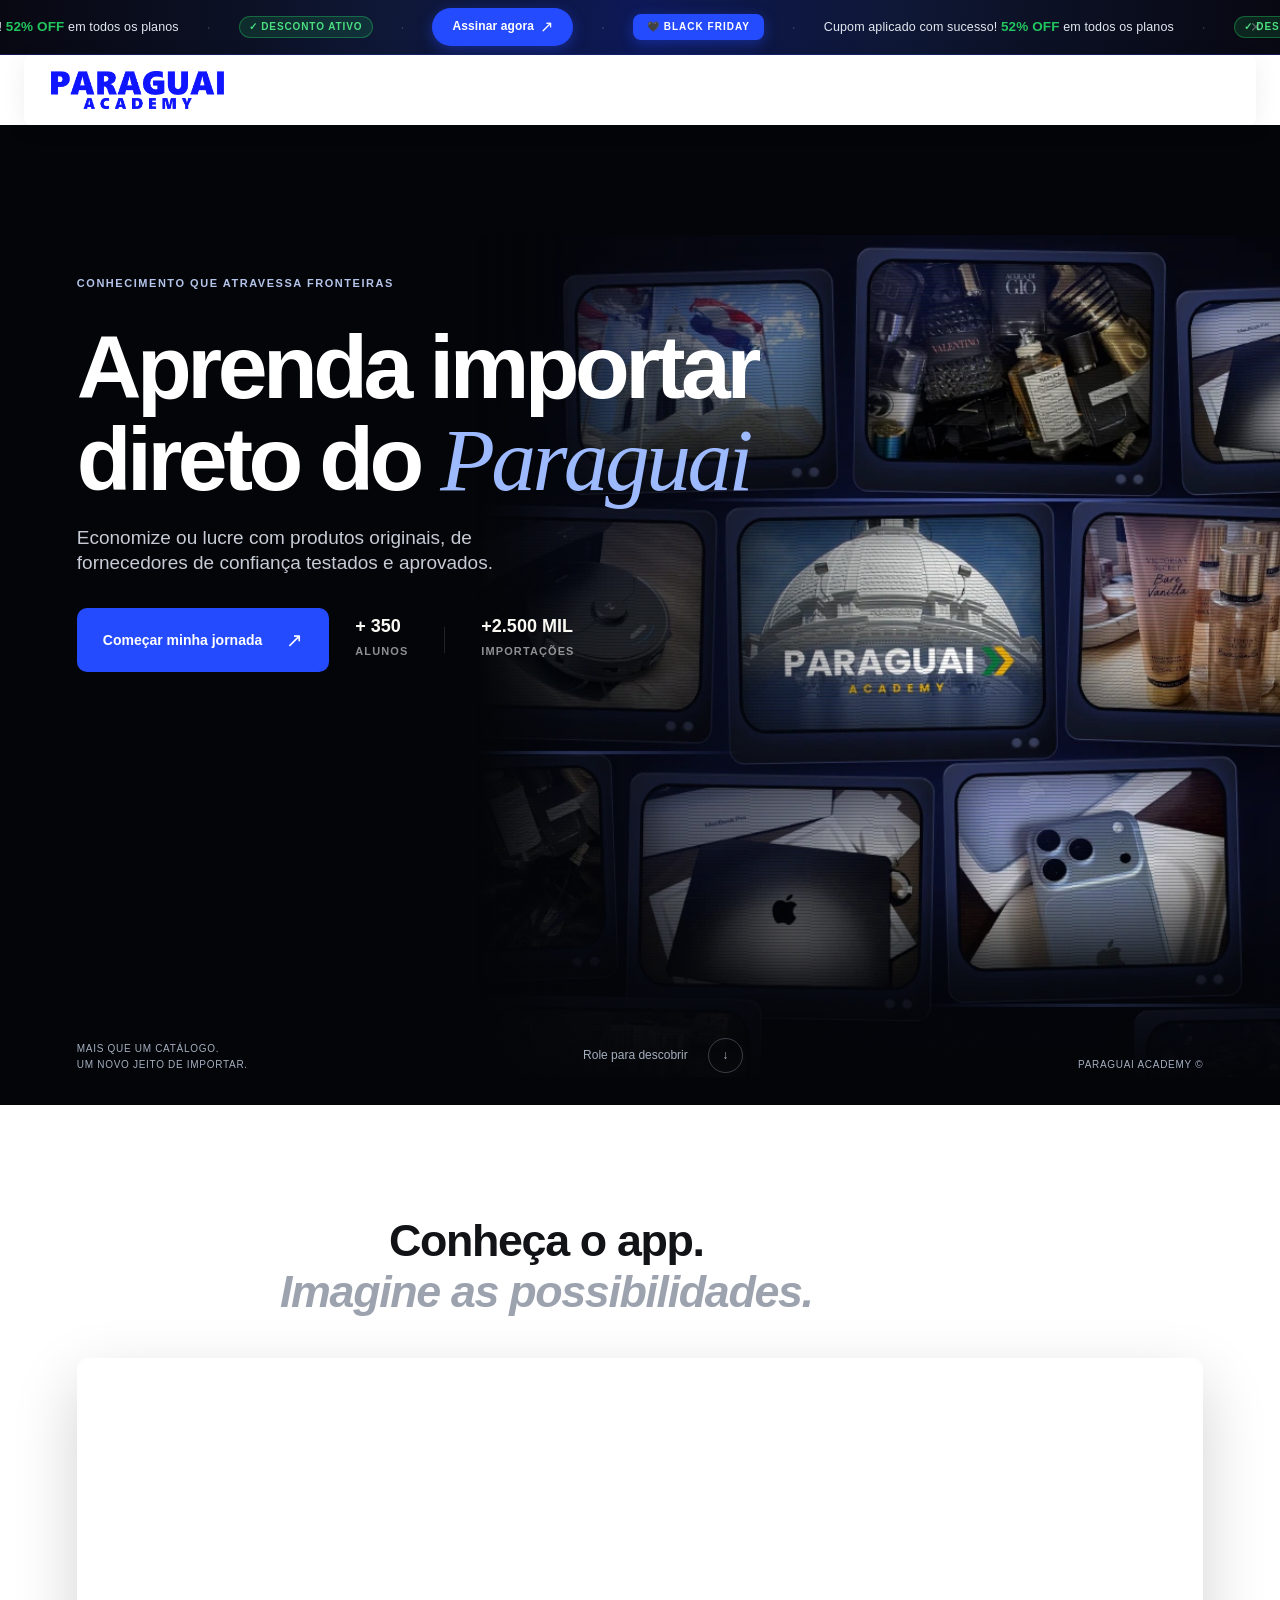
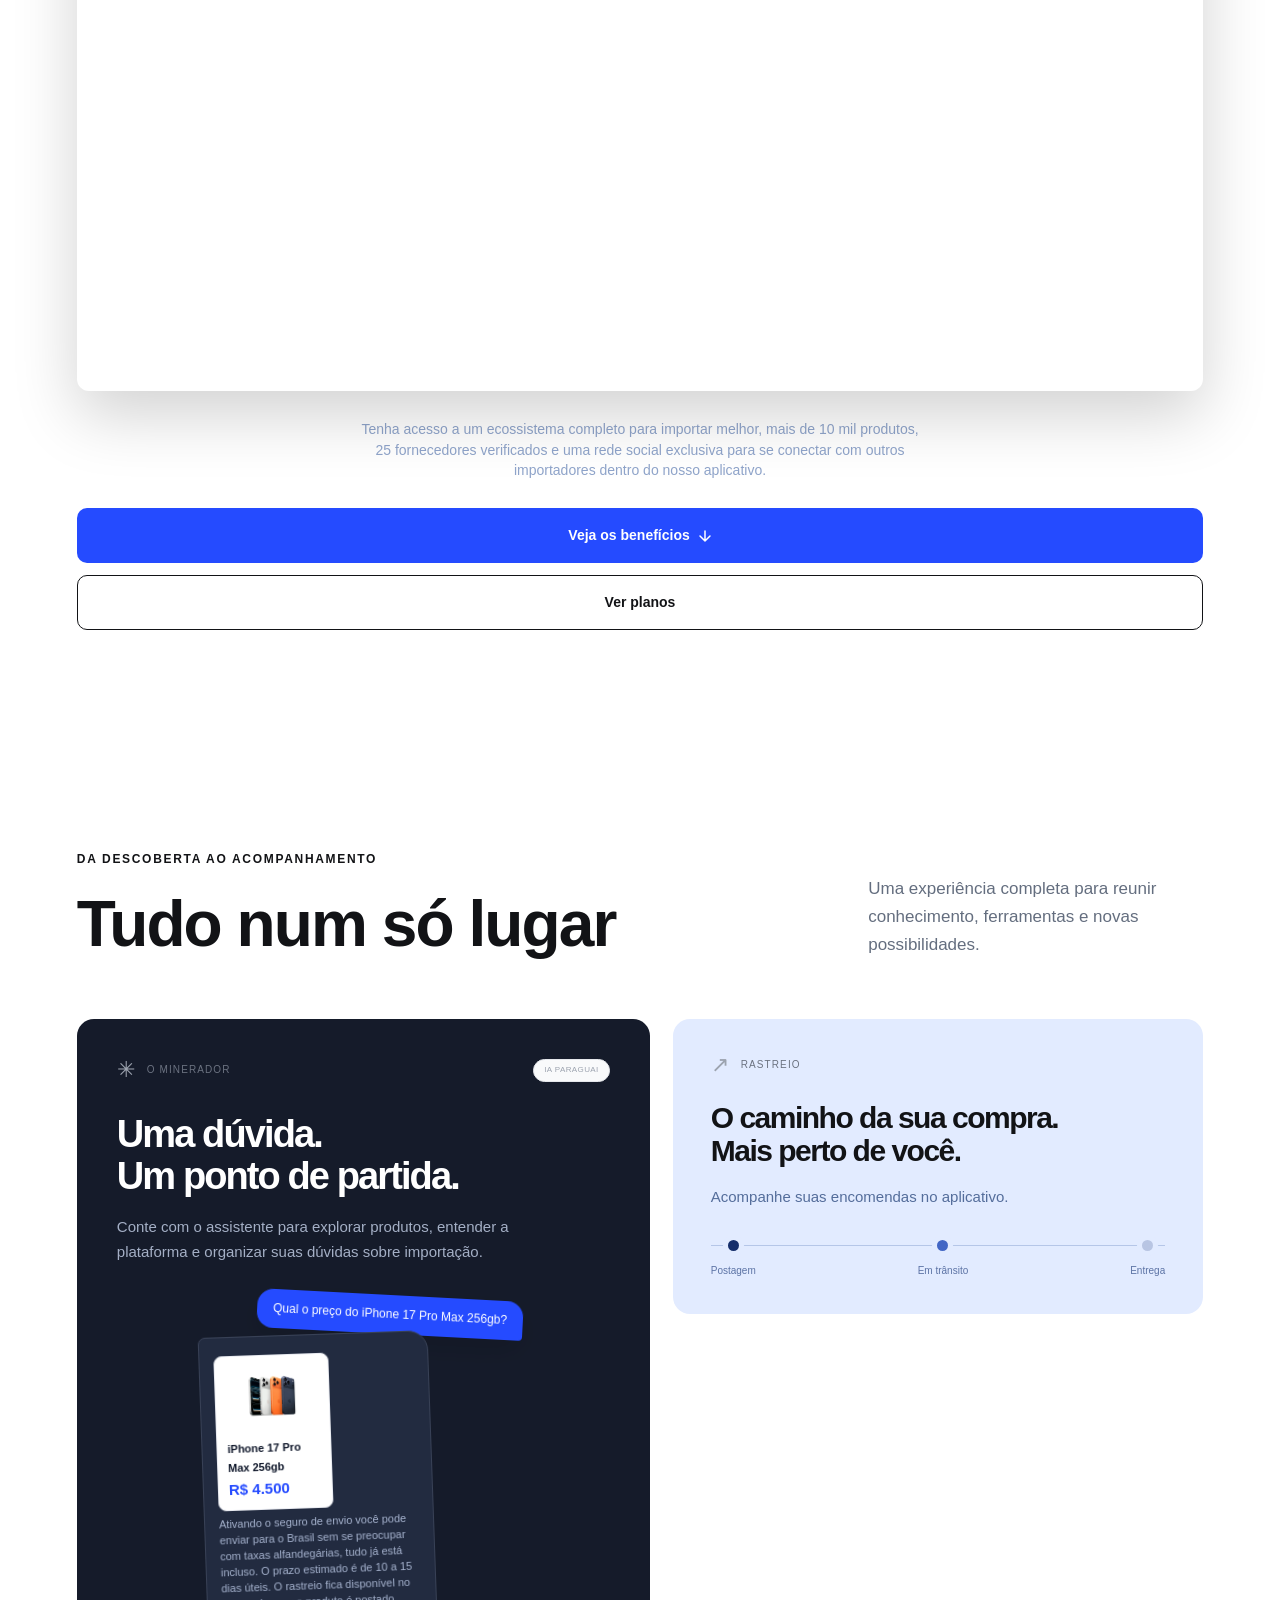
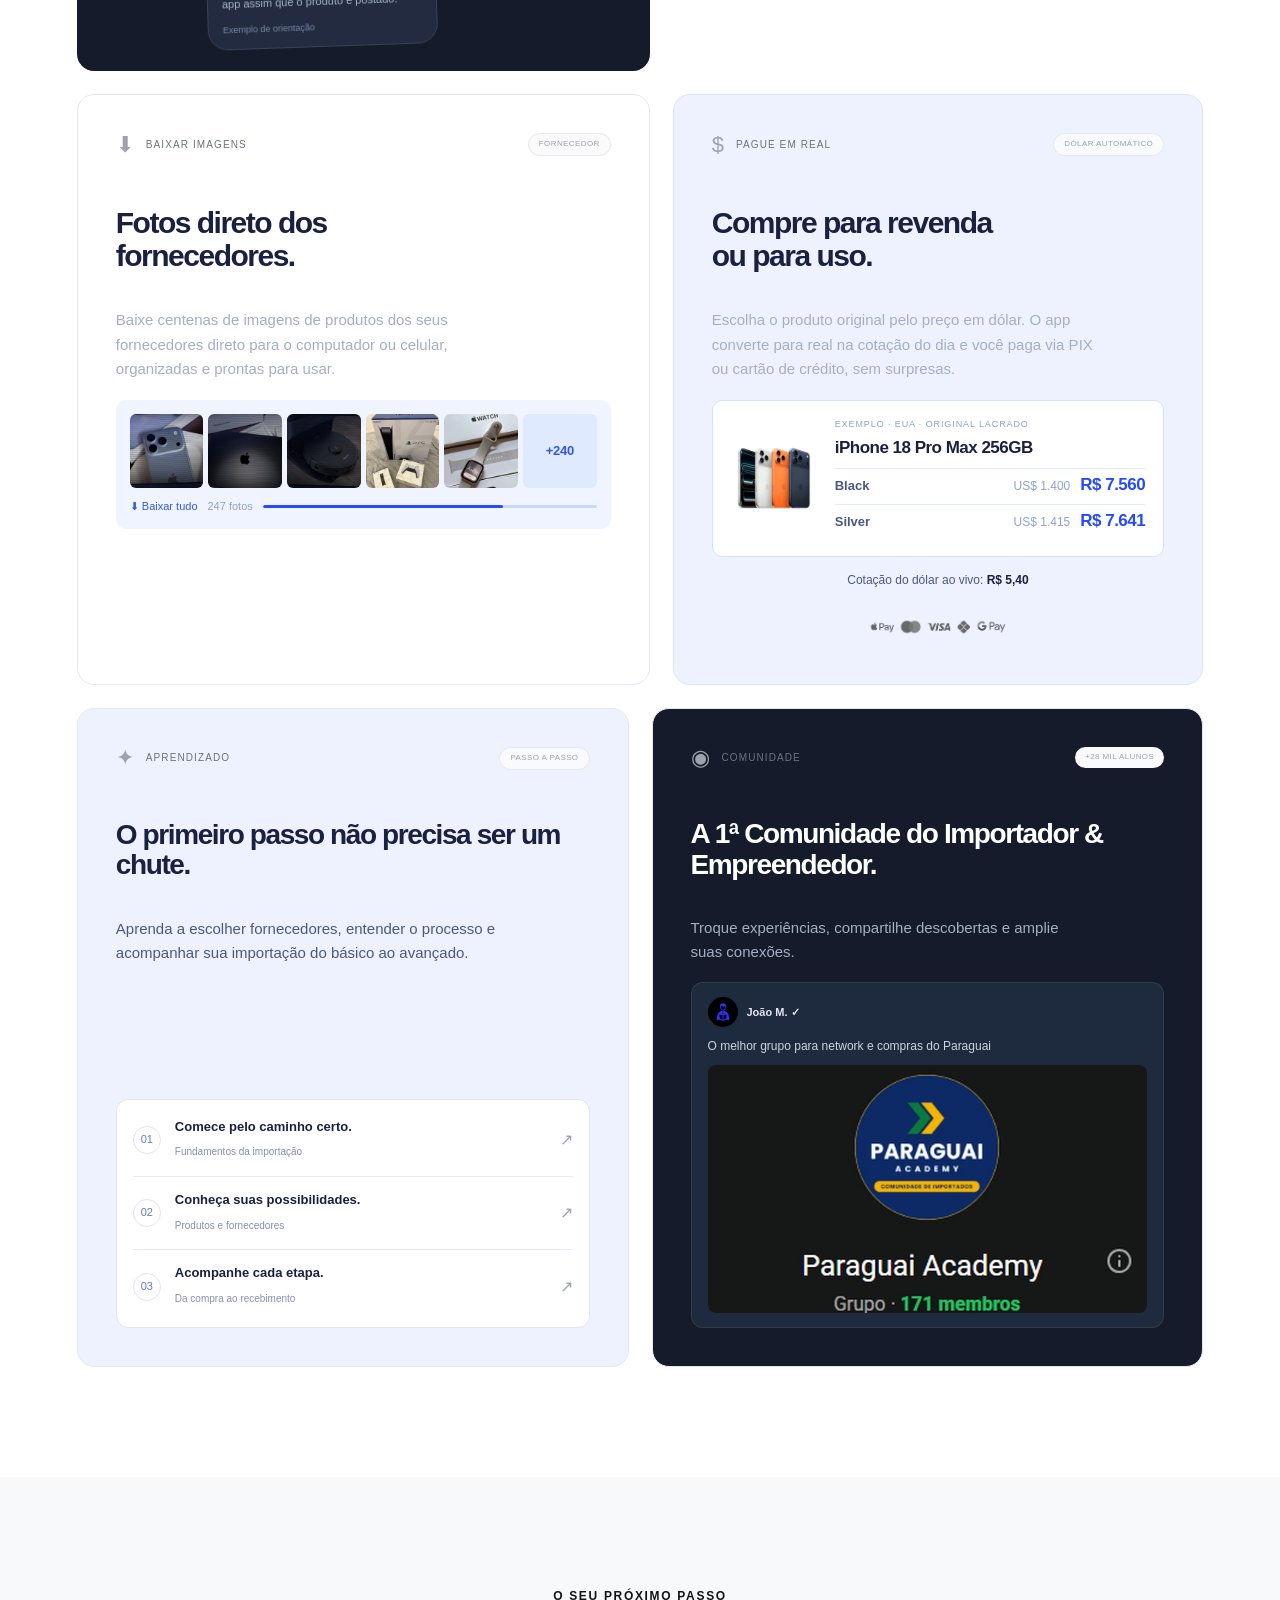
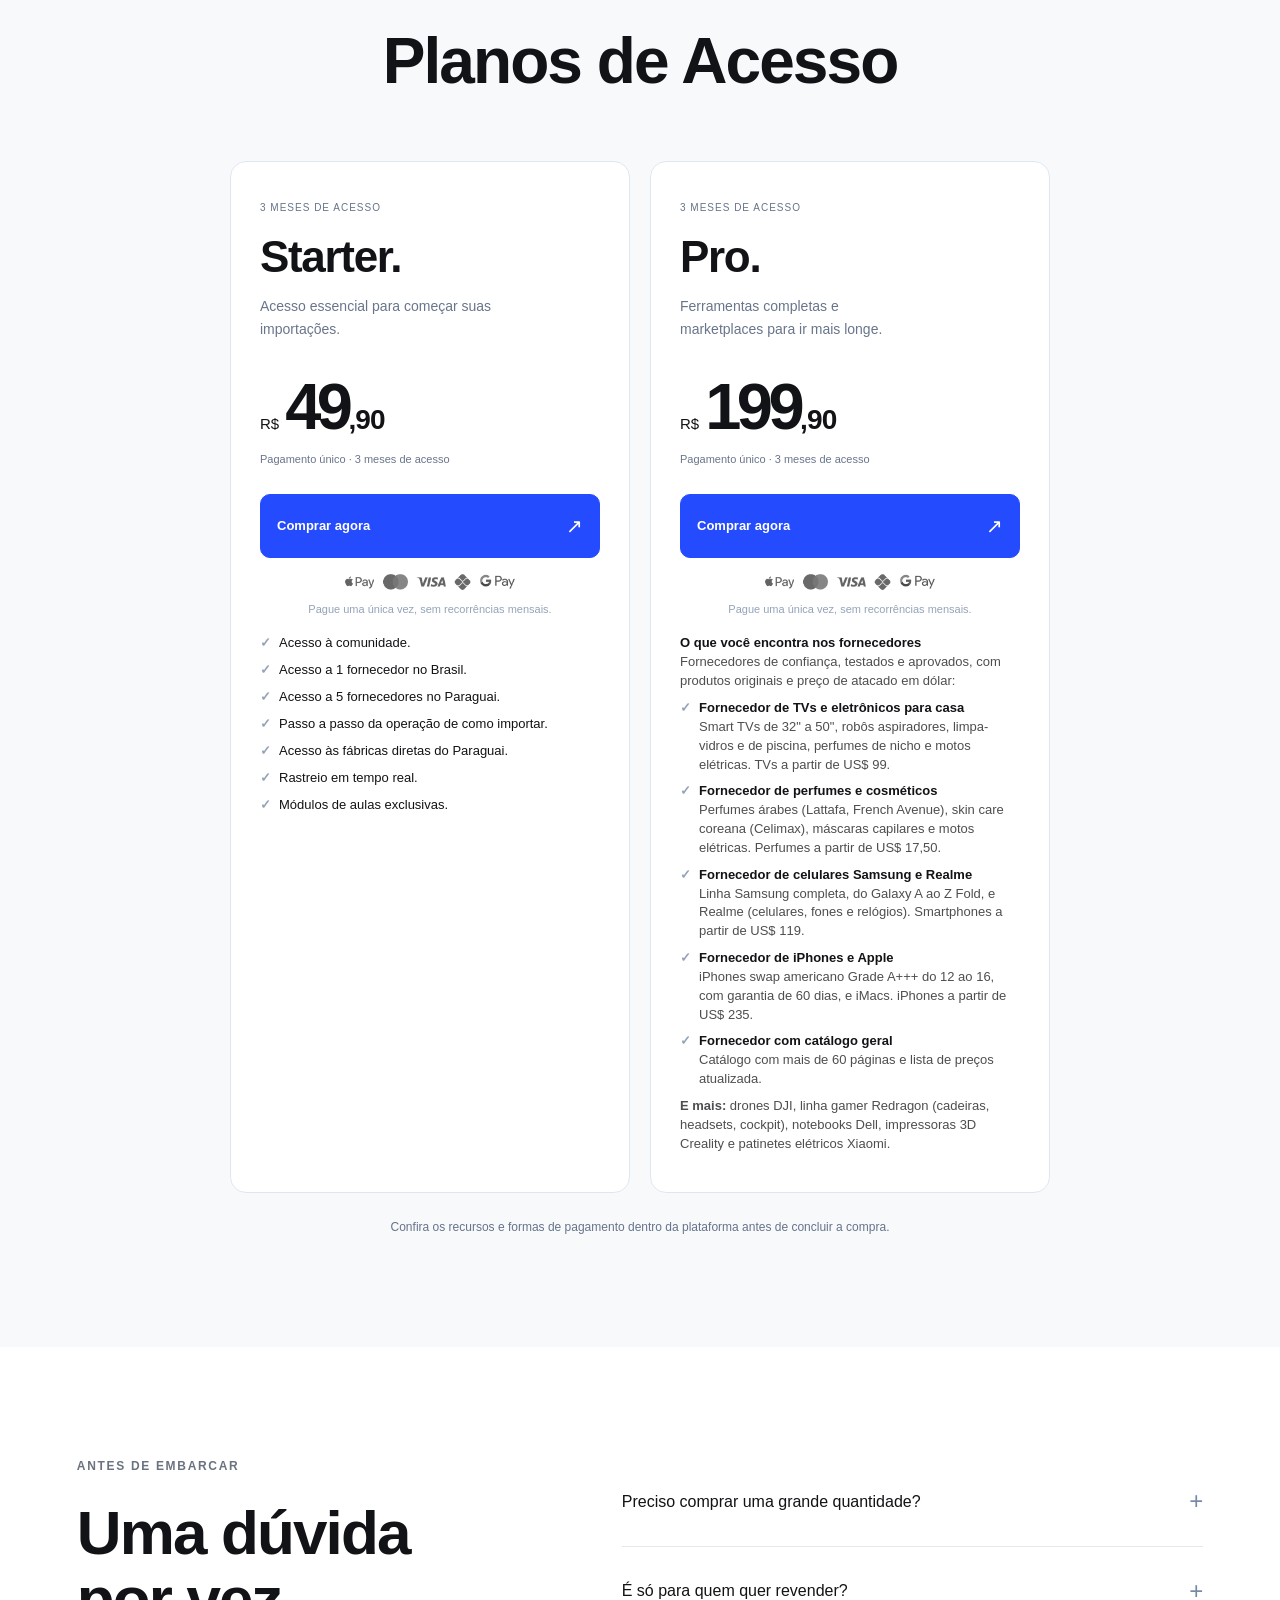
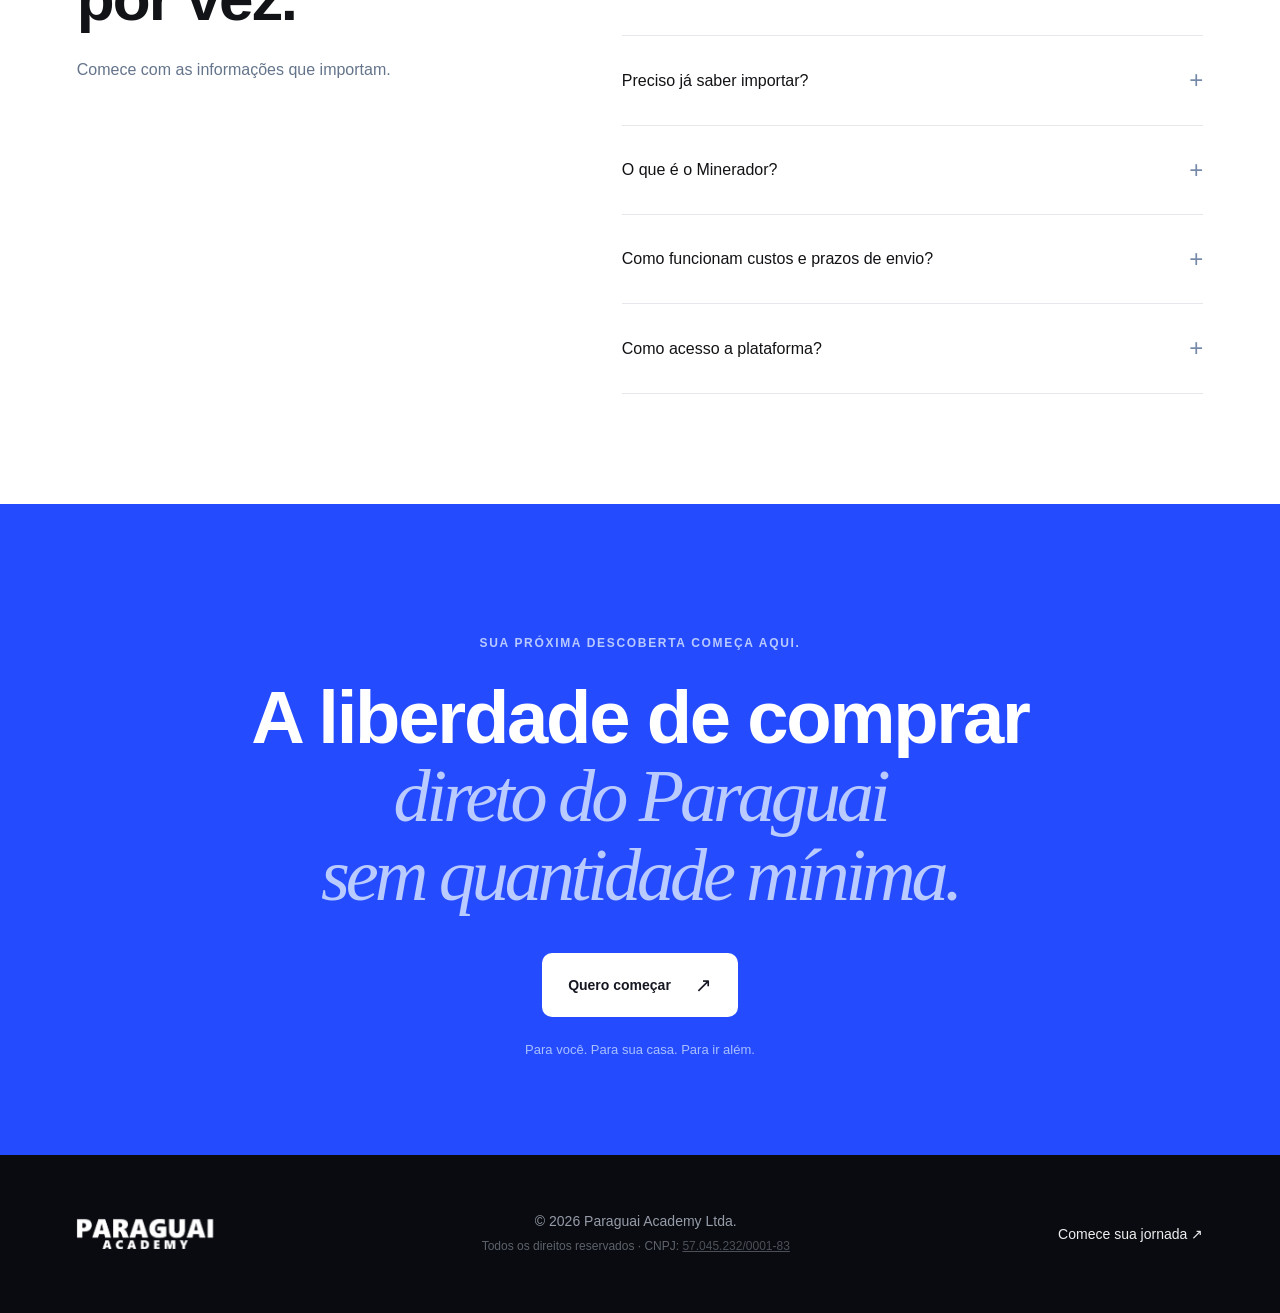
==== commit a9ce15af: "Remove card de catálogo e ícones do cabeçalho; foto da comunidade inteira Co-Authored-By: Claude Son" ====
--- a/index.html
+++ b/index.html
@@ -201,7 +201,7 @@
 })();
 </script>
 
-<body><a class="skip" href="#conteudo">Ir para o conteúdo</a><header class="header"><a class="brand logo-brand" href="#inicio" aria-label="Paraguai Academy início"><img src="/mirror/connectacademy.com.br/portal/assets/logo.png?v=2" alt="Paraguai Academy" height="38" loading="eager"></a><div class="header-actions"><a class="header-user" href="https://app.connectacademy.com.br" aria-label="Entrar na conta" style="border:1px solid rgba(0,0,0,0.15);border-radius:6px;width:34px;height:34px;display:inline-flex;align-items:center;justify-content:center"><svg width="20" height="20" viewBox="0 0 24 24" fill="none" stroke="currentColor" stroke-width="1.8" stroke-linecap="round" stroke-linejoin="round"><circle cx="12" cy="8" r="4"/><path d="M4 20c0-4 3.6-7 8-7s8 3 8 7"/></svg></a><a href="https://app.connectacademy.com.br/cadastro" target="_blank" style="display:inline-flex;align-items:center;gap:6px;padding:7px 16px;background:#254bff;color:#fff;border:none;border-radius:8px;font-size:12px;font-weight:700;cursor:pointer;white-space:nowrap;letter-spacing:.01em;text-decoration:none">Catálogo</a><div class="flag-wrapper"><button class="header-region" type="button" aria-label="Selecionar região" onclick="window.toggleRegionDD&&window.toggleRegionDD(event)"><span class="flag-emoji">🇧🇷</span><span class="flag-label"> Brasil <span aria-hidden="true">∨</span></span></button><div id="region-dropdown"><button type="button" onclick="window.setRegion&&window.setRegion('BR');document.getElementById('region-dropdown').style.display='none';event.stopPropagation()">🇧🇷 Brasil (R$)</button><button type="button" onclick="window.setRegion&&window.setRegion('EU');document.getElementById('region-dropdown').style.display='none';event.stopPropagation()">🇵🇹 Portugal (€)</button></div></div></div></header>
+<body><a class="skip" href="#conteudo">Ir para o conteúdo</a><header class="header"><a class="brand logo-brand" href="#inicio" aria-label="Paraguai Academy início"><img src="/mirror/connectacademy.com.br/portal/assets/logo.png?v=2" alt="Paraguai Academy" height="38" loading="eager"></a></header>
 
 
 <main id="conteudo"><section class="hero" id="inicio"><div class="hero-scene"><img src="/mirror/connectacademy.com.br/portal/assets/hero-paraguai.webp" fetchpriority="high" decoding="async" alt="TVs de tubo exibem produtos originais e o logo Paraguai Academy" width="750" height="780" fetchpriority="high"></div><div class="hero-shade"></div><div class="hero-copy"><p class="eyebrow">CONHECIMENTO QUE ATRAVESSA FRONTEIRAS</p><h1><span style="display:block">Aprenda importar</span><span style="display:block">direto do <em style="color:#9ebaff">Paraguai</em></span></h1><p class="hero-lead">Economize ou lucre com produtos originais, de fornecedores de confiança testados e aprovados.</p><div class="hero-ctas"><a class="btn" href="#vsl">Começar minha jornada <span>↗︎︎</span></a><div style="display:flex;gap:clamp(16px,4vw,36px);align-items:center;flex-wrap:wrap"><div style="text-align:left"><b style="display:block;font-size:clamp(15px,2vw,18px);font-weight:700;color:#faf8f3;line-height:1;margin-bottom:2px">+ 350</b><span style="font-size:11px;letter-spacing:.1em;font-weight:600;opacity:.55;text-transform:uppercase">Alunos</span></div><div style="width:1px;height:26px;background:#ffffff20;flex-shrink:0"></div><div style="text-align:left"><b style="display:block;font-size:clamp(15px,2vw,18px);font-weight:700;color:#faf8f3;line-height:1;margin-bottom:2px">+2.500 MIL</b><span style="font-size:11px;letter-spacing:.1em;font-weight:600;opacity:.55;text-transform:uppercase">Importações</span></div></div></div></div><div class="scene-label label-one"><span>IMPORTE</span><b>Economize ou Lucre.</b></div><div class="scene-label label-two"><span>DIRETO DA CHINA</span><b>Sem quantidade mínima.</b></div><div class="hero-bottom"><span>MAIS QUE UM CATÁLOGO. <br>UM NOVO JEITO DE IMPORTAR.</span><a href="#universo" aria-label="Explorar próxima seção">Role para descobrir <span>↓︎</span></a><span>PARAGUAI ACADEMY ©</span></div></section>
@@ -211,7 +211,7 @@
 <a href="#planos" style="display:flex;align-items:center;justify-content:center;width:100%;box-sizing:border-box;text-align:center;margin-top:12px;min-height:55px;padding:15px 25px;border-radius:10px;border:1.5px solid #121316;background:transparent;color:#121316;font-size:14px;font-weight:700;text-decoration:none">Ver planos</a>
 </div></section>
 <section class="tools section"><div class="wrap"><div class="section-heading"><div><p class="eyebrow">DA DESCOBERTA AO ACOMPANHAMENTO</p><h2>Tudo num só lugar</h2></div><p>Uma experiência completa para reunir conhecimento, ferramentas e novas possibilidades.</p></div><div class="tools-grid"><article class="miner-card"><div class="tool-title"><span class="tool-icon" aria-hidden="true">✳︎</span><span>O MINERADOR</span><span class="small-pill">IA PARAGUAI</span></div><h3>Uma dúvida. <br>Um ponto de partida.</h3><p>Conte com o assistente para explorar produtos, entender a plataforma e organizar suas dúvidas sobre importação.</p><div class="miner-conversation"><span class="prompt-bubble">Qual o preço do iPhone 17 Pro Max 256gb?</span><div><div style="background:#fff;border-radius:8px;overflow:hidden;margin:6px 0;border:1px solid #e8eaf0;max-width:115px"><img decoding="async" src="/mirror/connectacademy.com.br/portal/assets/iphone17promax.webp" alt="iPhone 17 Pro Max" style="width:50%;max-width:55px;display:block;margin:6px auto 0;object-fit:contain"><div style="padding:8px 10px"><b style="font-size:13px;color:#0f172a">iPhone 17 Pro Max 256gb</b><br><span id="iphone-price" style="font-size:15px;font-weight:800;color:#254bff">R$ 4.500</span></div></div><p>Ativando o seguro de envio você pode enviar para o Brasil sem se preocupar com taxas alfandegárias, tudo já está incluso. O prazo estimado é de 10 a 15 dias úteis. O rastreio fica disponível no app assim que o produto é postado.</p><small>Exemplo de orientação</small></div></div></article><div class="tool-stack"><article class="tracking-card"><div class="tool-title"><span class="tool-icon" aria-hidden="true">↗︎︎</span><span>RASTREIO</span></div><h3>O caminho da sua compra. <br>Mais perto de você.</h3><p>Acompanhe suas encomendas no aplicativo.</p><div class="tracking-line" aria-label="Etapas: Postagem, Em trânsito e Entrega"><span><i></i>Postagem</span><span><i></i>Em trânsito</span><span><i></i>Entrega</span></div></article></div><div class="tool-stack tool-pair"><article class="download-card"><div class="tool-title"><span class="tool-icon" aria-hidden="true">⬇︎</span><span>BAIXAR IMAGENS</span><span class="small-pill">FORNECEDOR</span></div><h3>Fotos direto dos <br>fornecedores.</h3><p>Baixe centenas de imagens de produtos dos seus fornecedores direto para o computador ou celular, organizadas e prontas para usar.</p><div class="dl-preview"><div class="dl-grid"><div class="dl-thumb"><img src="/mirror/connectacademy.com.br/portal/assets/dl1.jpg?v=2" alt="iPhone"></div><div class="dl-thumb"><img src="/mirror/connectacademy.com.br/portal/assets/dl2.jpg?v=2" alt="MacBook"></div><div class="dl-thumb"><img src="/mirror/connectacademy.com.br/portal/assets/dl3.jpg?v=2" alt="Robô aspirador"></div><div class="dl-thumb"><img src="/mirror/connectacademy.com.br/portal/assets/dl4.jpg?v=3" alt="PlayStation 5"></div><div class="dl-thumb"><img src="/mirror/connectacademy.com.br/portal/assets/dl5.jpg?v=3" alt="Apple Watch"></div><div class="dl-thumb dl-thumb-count"><span>+240</span></div></div><div class="dl-bar"><span>⬇ Baixar tudo</span><span class="dl-count">247 fotos</span><span class="dl-progress"><span></span></span></div></div></article><article class="converter-card"><div class="tool-title"><span class="tool-icon" aria-hidden="true">$</span><span>PAGUE EM REAL</span><span class="small-pill">DÓLAR AUTOMÁTICO</span></div><h3>Compre para revenda <br>ou para uso.</h3><p>Escolha o produto original pelo preço em dólar. O app converte para real na cotação do dia e você paga via PIX ou cartão de crédito, sem surpresas.</p><div class="conv-preview"><div class="conv-box ip-ex"><img decoding="async" src="/mirror/connectacademy.com.br/portal/assets/iphone17promax.webp" alt="iPhone 18 Pro Max"><div class="ip-info"><span class="conv-label">EXEMPLO · EUA · ORIGINAL LACRADO</span><strong>iPhone 18 Pro Max 256GB</strong><div class="ip-row" data-usd="1400"><span>Black</span><i>US$ 1.400</i><b>R$ 7.560</b></div><div class="ip-row" data-usd="1415"><span>Silver</span><i>US$ 1.415</i><b>R$ 7.641</b></div></div></div><div class="ip-rate">Cotação do dólar ao vivo: <b id="usd-rate">R$ 5,40</b></div></div><div class="pay-methods" style="padding:8px 0"><img decoding="async" src="/mirror/i.postimg.cc/NGKLLVXr/LOGOSCARTAO.png" alt="Formas de pagamento" style="height:22px;object-fit:contain;display:block;margin:0 auto"></div></div></article><style>
-.trio-grid{grid-column:1/-1;display:grid;grid-template-columns:repeat(3,1fr);gap:23px}
+.trio-grid{grid-column:1/-1;display:grid;grid-template-columns:repeat(2,1fr);gap:23px}
 @media(max-width:760px){.trio-grid{grid-template-columns:1fr}}
 .tc{display:flex;flex-direction:column;gap:18px;padding:38px;border-radius:17px;border:1px solid #e4e8f0}
 .tc-catalog{background:white;color:#1a2040}
@@ -241,13 +241,13 @@
 .tc-post-author img.avatar{width:30px;height:30px;border-radius:50%;object-fit:cover}
 .tc-post-author b{font-size:11px;color:#e2e8f0}
 .tc-post p{font-size:12px;color:#cbd5e1;line-height:1.5;margin:0 0 10px}
-.tc-post img.photo{width:100%;height:120px;object-fit:cover;border-radius:8px;display:block}
+.tc-post img.photo{width:100%;height:auto;aspect-ratio:16/9;object-fit:contain;border-radius:8px;display:block}
 .tc-channels{display:flex;gap:6px;padding:12px 16px;border-bottom:1px solid #ffffff15}
 .tc-channels span{font-size:10px;padding:4px 10px;border-radius:20px}
 .tc-channels span.on{background:#254bff;color:white}
 .tc-channels span.off{background:#ffffff15;color:#94a3b8}
 </style>
-<div class="trio-grid"><article class="tc tc-catalog"><div class="tool-title"><span class="tool-icon">◎</span><span>CATÁLOGO</span><span class="small-pill">+10 MIL PRODUTOS</span></div><h3>Seu novo lugar para encontrar o que você quer.</h3><p>Compre direto da Paraguai com acesso a lojas e fornecedores. Envios em até 10 dias para o Brasil, sem quantidade mínima.</p><div class="tc-preview"><div class="tc-preview-top"><span>+ de 10 mil produtos</span><span class="window-status">Catálogo</span></div><img class="tc-img" src="/mirror/connectacademy.com.br/portal/assets/catalogo-paraguai.jpg?v=1" alt="Catálogo Paraguai"></div></article><article class="tc tc-lesson"><div class="tool-title" style="color:#3558e0"><span class="tool-icon">✦</span><span>APRENDIZADO</span><span class="small-pill" style="background:#e8f0ff;color:#3558e0;border:1px solid #cddaff">PASSO A PASSO</span></div><h3>O primeiro passo não precisa ser um chute.</h3><p style="color:#4a5880">Aprenda a escolher fornecedores, entender o processo e acompanhar sua importação do básico ao avançado.</p><div class="tc-preview tc-steps" style="background:white;border:1px solid #e0e5ed;padding:4px 16px"><div class="tc-step"><div class="tc-step-num">01</div><div><b>Comece pelo caminho certo.</b><small>Fundamentos da importação</small></div><i>↗︎︎</i></div><div class="tc-step"><div class="tc-step-num">02</div><div><b>Conheça suas possibilidades.</b><small>Produtos e fornecedores</small></div><i>↗︎︎</i></div><div class="tc-step"><div class="tc-step-num">03</div><div><b>Acompanhe cada etapa.</b><small>Da compra ao recebimento</small></div><i>↗︎︎</i></div></div></article><article class="tc tc-community"><div class="tool-title" style="color:#a0b8ff"><span class="tool-icon" style="color:#a0b8ff">◉</span><span>COMUNIDADE</span><span class="small-pill" style="background:#ffffff15;color:#c0d0ff;border:none">+28 MIL ALUNOS</span></div><h3>A 1ª Comunidade do Importador &amp; Empreendedor.</h3><p>Troque experiências, compartilhe descobertas e amplie suas conexões.</p><div class="tc-preview" style="background:#1e2a3d;border:1px solid #ffffff15"><div class="tc-post"><div class="tc-post-author"><img class="avatar" src="/mirror/connectacademy.com.br/portal/assets/perfil-opt.jpg" alt="João M."><b>João M. ✓</b></div><p>O melhor grupo para network e compras do Paraguai</p><img class="photo" src="/mirror/connectacademy.com.br/portal/assets/community-opt.jpg?v=2" alt="Comunidade Paraguai Academy"></div></div></article></div></div></div></div></section>
+<div class="trio-grid"><article class="tc tc-lesson"><div class="tool-title" style="color:#3558e0"><span class="tool-icon">✦</span><span>APRENDIZADO</span><span class="small-pill" style="background:#e8f0ff;color:#3558e0;border:1px solid #cddaff">PASSO A PASSO</span></div><h3>O primeiro passo não precisa ser um chute.</h3><p style="color:#4a5880">Aprenda a escolher fornecedores, entender o processo e acompanhar sua importação do básico ao avançado.</p><div class="tc-preview tc-steps" style="background:white;border:1px solid #e0e5ed;padding:4px 16px"><div class="tc-step"><div class="tc-step-num">01</div><div><b>Comece pelo caminho certo.</b><small>Fundamentos da importação</small></div><i>↗︎︎</i></div><div class="tc-step"><div class="tc-step-num">02</div><div><b>Conheça suas possibilidades.</b><small>Produtos e fornecedores</small></div><i>↗︎︎</i></div><div class="tc-step"><div class="tc-step-num">03</div><div><b>Acompanhe cada etapa.</b><small>Da compra ao recebimento</small></div><i>↗︎︎</i></div></div></article><article class="tc tc-community"><div class="tool-title" style="color:#a0b8ff"><span class="tool-icon" style="color:#a0b8ff">◉</span><span>COMUNIDADE</span><span class="small-pill" style="background:#ffffff15;color:#c0d0ff;border:none">+28 MIL ALUNOS</span></div><h3>A 1ª Comunidade do Importador &amp; Empreendedor.</h3><p>Troque experiências, compartilhe descobertas e amplie suas conexões.</p><div class="tc-preview" style="background:#1e2a3d;border:1px solid #ffffff15"><div class="tc-post"><div class="tc-post-author"><img class="avatar" src="/mirror/connectacademy.com.br/portal/assets/perfil-opt.jpg" alt="João M."><b>João M. ✓</b></div><p>O melhor grupo para network e compras do Paraguai</p><img class="photo" src="/mirror/connectacademy.com.br/portal/assets/community-opt.jpg?v=2" alt="Comunidade Paraguai Academy"></div></div></article></div></div></div></div></section>
 
 
 
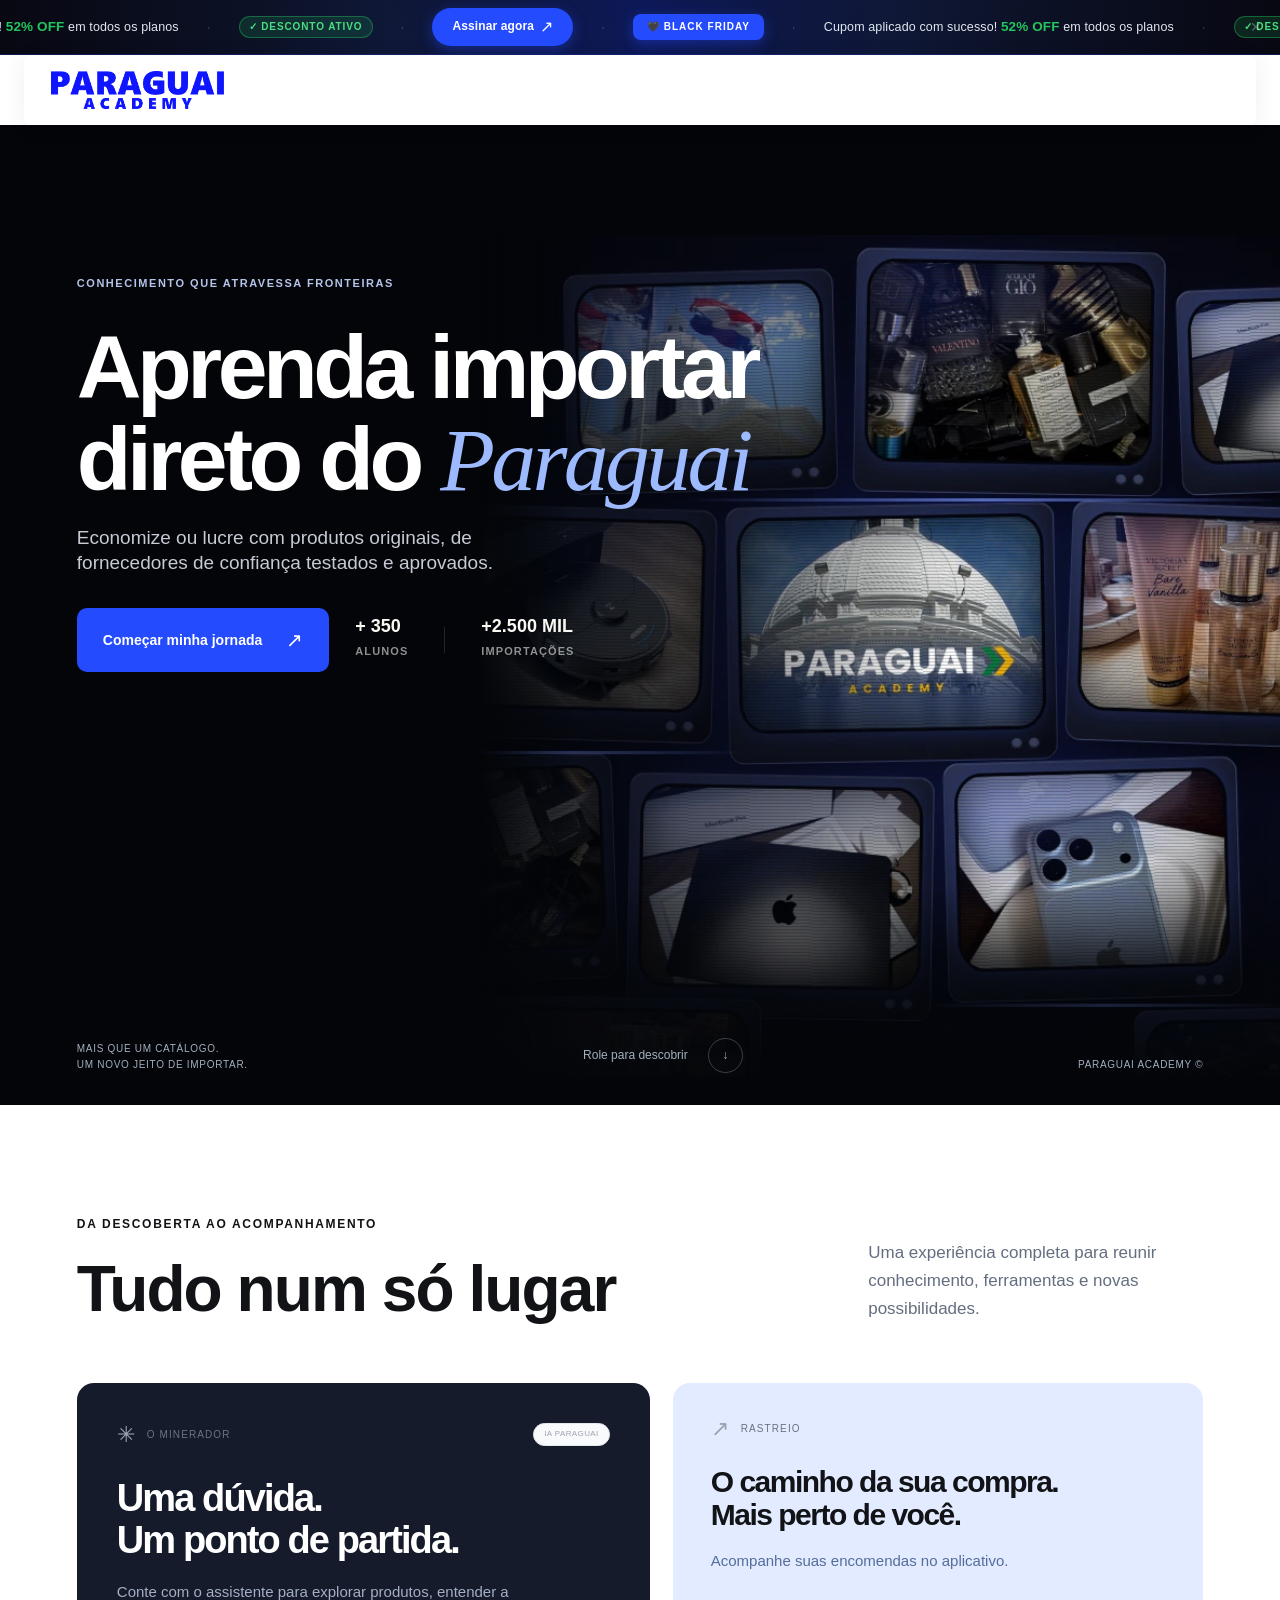
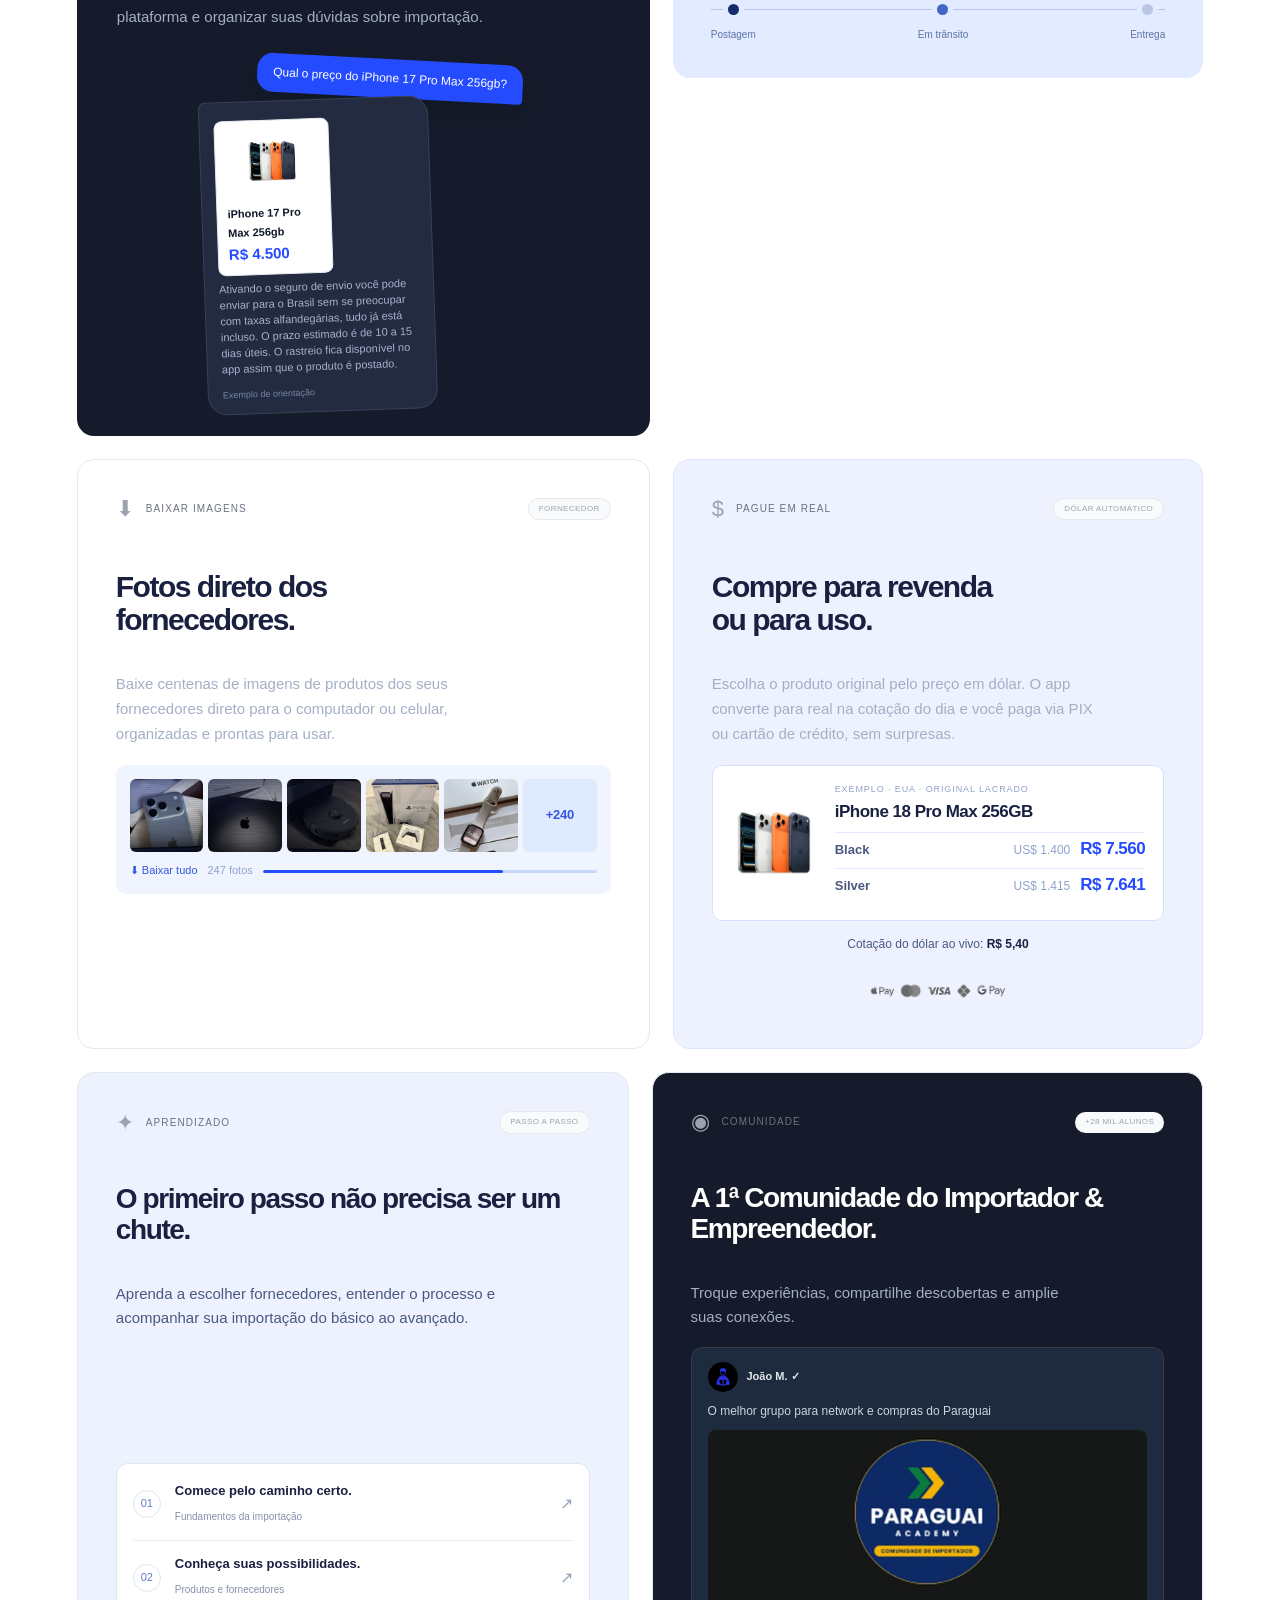
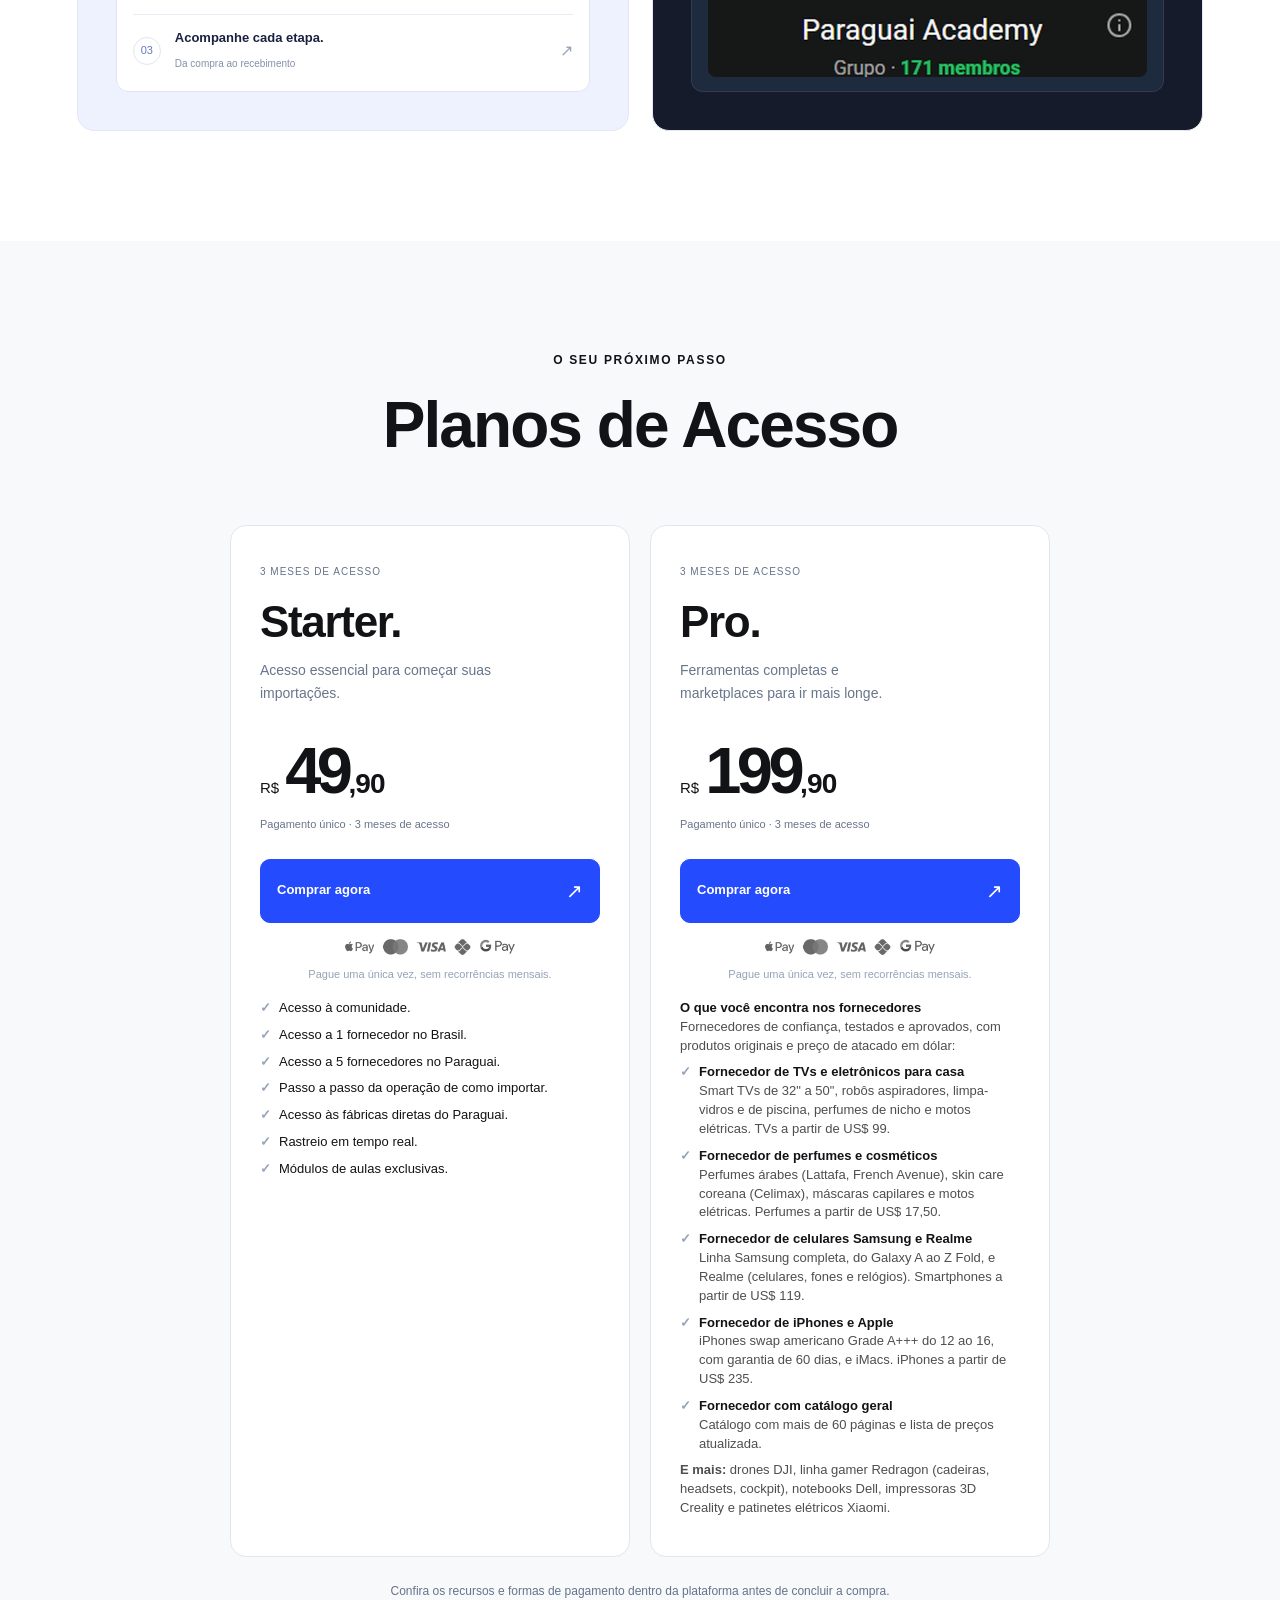
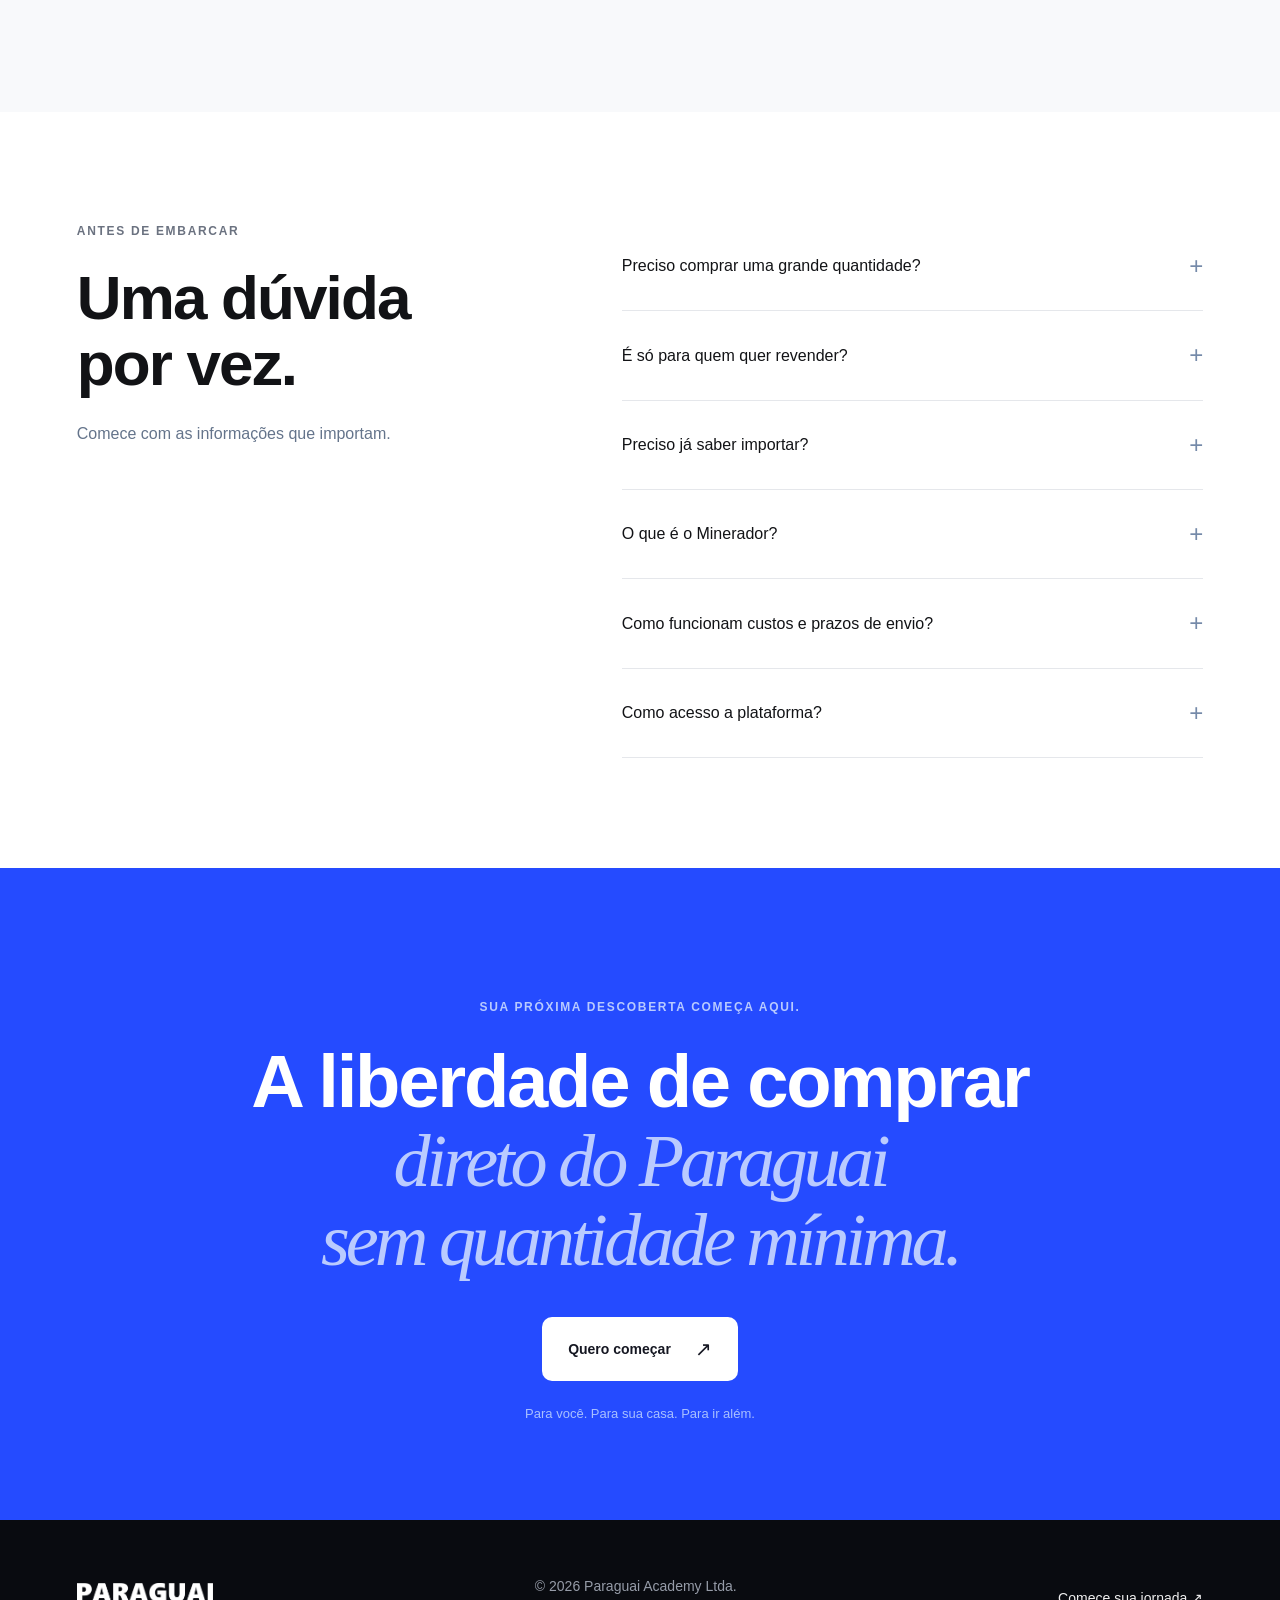
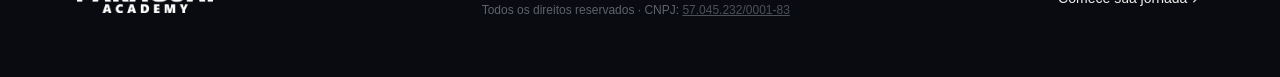
==== commit c97701e4: "Remove seção Conheça o app Co-Authored-By: Claude Sonnet 5.5 <noreply@anthropic.com>" ====
--- a/index.html
+++ b/index.html
@@ -205,11 +205,7 @@
 
 
 <main id="conteudo"><section class="hero" id="inicio"><div class="hero-scene"><img src="/mirror/connectacademy.com.br/portal/assets/hero-paraguai.webp" fetchpriority="high" decoding="async" alt="TVs de tubo exibem produtos originais e o logo Paraguai Academy" width="750" height="780" fetchpriority="high"></div><div class="hero-shade"></div><div class="hero-copy"><p class="eyebrow">CONHECIMENTO QUE ATRAVESSA FRONTEIRAS</p><h1><span style="display:block">Aprenda importar</span><span style="display:block">direto do <em style="color:#9ebaff">Paraguai</em></span></h1><p class="hero-lead">Economize ou lucre com produtos originais, de fornecedores de confiança testados e aprovados.</p><div class="hero-ctas"><a class="btn" href="#vsl">Começar minha jornada <span>↗︎︎</span></a><div style="display:flex;gap:clamp(16px,4vw,36px);align-items:center;flex-wrap:wrap"><div style="text-align:left"><b style="display:block;font-size:clamp(15px,2vw,18px);font-weight:700;color:#faf8f3;line-height:1;margin-bottom:2px">+ 350</b><span style="font-size:11px;letter-spacing:.1em;font-weight:600;opacity:.55;text-transform:uppercase">Alunos</span></div><div style="width:1px;height:26px;background:#ffffff20;flex-shrink:0"></div><div style="text-align:left"><b style="display:block;font-size:clamp(15px,2vw,18px);font-weight:700;color:#faf8f3;line-height:1;margin-bottom:2px">+2.500 MIL</b><span style="font-size:11px;letter-spacing:.1em;font-weight:600;opacity:.55;text-transform:uppercase">Importações</span></div></div></div></div><div class="scene-label label-one"><span>IMPORTE</span><b>Economize ou Lucre.</b></div><div class="scene-label label-two"><span>DIRETO DA CHINA</span><b>Sem quantidade mínima.</b></div><div class="hero-bottom"><span>MAIS QUE UM CATÁLOGO. <br>UM NOVO JEITO DE IMPORTAR.</span><a href="#universo" aria-label="Explorar próxima seção">Role para descobrir <span>↓︎</span></a><span>PARAGUAI ACADEMY ©</span></div></section>
-<section class="presentation section" id="conheca"><div class="wrap"><div class="section-heading" style="text-align:center;max-width:720px;margin:0 auto 40px"><h2 class="conheca-title" style="font-size:clamp(1.6rem,3.8vw,2.8rem);font-weight:800;letter-spacing:-0.03em;line-height:1.15;margin:0">Conheça o app. <br><span class="conheca-sub" style="color:#9ca3af;font-style:italic">Imagine as possibilidades.</span></h2></div><div id="vsl" style="position:relative;padding-bottom:56.25%;height:0;overflow:hidden;border-radius:12px;box-shadow:0 24px 64px rgba(0,0,0,.18)"><iframe src="/mirror/iframe.mediadelivery.net/embed/783930/534355d4-9cfe-47e8-8b7a-c830d0deea4d.q14uttv9" style="position:absolute;top:0;left:0;width:100%;height:100%;border:none" allow="accelerometer;gyroscope;autoplay;encrypted-media;picture-in-picture" allowfullscreen></iframe></div><p style="text-align:center;color:#475569;font-size:16px;margin:28px 0 20px;line-height:1.6"><p style="text-align:center;color:#8fa4ca;font-size:14px;line-height:1.45;margin:28px auto 0;max-width:560px">Tenha acesso a um ecossistema completo para importar melhor, mais de 10 mil produtos, 25 fornecedores verificados e uma rede social exclusiva para se conectar com outros importadores dentro do nosso aplicativo.</p>
-<div style="text-align:center;margin-top:28px">
-<a class="btn" href="#plataforma" style="display:block;width:100%;box-sizing:border-box;text-align:center">Veja os benefícios <svg width="14" height="14" viewBox="0 0 14 14" fill="none" xmlns="http://www.w3.org/2000/svg" style="display:inline-block;vertical-align:middle;margin-left:4px"><path d="M7 2L7 12M7 12L12 7M7 12L2 7" stroke="currentColor" stroke-width="1.5" stroke-linecap="round" stroke-linejoin="round"/></svg></a>
-<a href="#planos" style="display:flex;align-items:center;justify-content:center;width:100%;box-sizing:border-box;text-align:center;margin-top:12px;min-height:55px;padding:15px 25px;border-radius:10px;border:1.5px solid #121316;background:transparent;color:#121316;font-size:14px;font-weight:700;text-decoration:none">Ver planos</a>
-</div></section>
+
 <section class="tools section"><div class="wrap"><div class="section-heading"><div><p class="eyebrow">DA DESCOBERTA AO ACOMPANHAMENTO</p><h2>Tudo num só lugar</h2></div><p>Uma experiência completa para reunir conhecimento, ferramentas e novas possibilidades.</p></div><div class="tools-grid"><article class="miner-card"><div class="tool-title"><span class="tool-icon" aria-hidden="true">✳︎</span><span>O MINERADOR</span><span class="small-pill">IA PARAGUAI</span></div><h3>Uma dúvida. <br>Um ponto de partida.</h3><p>Conte com o assistente para explorar produtos, entender a plataforma e organizar suas dúvidas sobre importação.</p><div class="miner-conversation"><span class="prompt-bubble">Qual o preço do iPhone 17 Pro Max 256gb?</span><div><div style="background:#fff;border-radius:8px;overflow:hidden;margin:6px 0;border:1px solid #e8eaf0;max-width:115px"><img decoding="async" src="/mirror/connectacademy.com.br/portal/assets/iphone17promax.webp" alt="iPhone 17 Pro Max" style="width:50%;max-width:55px;display:block;margin:6px auto 0;object-fit:contain"><div style="padding:8px 10px"><b style="font-size:13px;color:#0f172a">iPhone 17 Pro Max 256gb</b><br><span id="iphone-price" style="font-size:15px;font-weight:800;color:#254bff">R$ 4.500</span></div></div><p>Ativando o seguro de envio você pode enviar para o Brasil sem se preocupar com taxas alfandegárias, tudo já está incluso. O prazo estimado é de 10 a 15 dias úteis. O rastreio fica disponível no app assim que o produto é postado.</p><small>Exemplo de orientação</small></div></div></article><div class="tool-stack"><article class="tracking-card"><div class="tool-title"><span class="tool-icon" aria-hidden="true">↗︎︎</span><span>RASTREIO</span></div><h3>O caminho da sua compra. <br>Mais perto de você.</h3><p>Acompanhe suas encomendas no aplicativo.</p><div class="tracking-line" aria-label="Etapas: Postagem, Em trânsito e Entrega"><span><i></i>Postagem</span><span><i></i>Em trânsito</span><span><i></i>Entrega</span></div></article></div><div class="tool-stack tool-pair"><article class="download-card"><div class="tool-title"><span class="tool-icon" aria-hidden="true">⬇︎</span><span>BAIXAR IMAGENS</span><span class="small-pill">FORNECEDOR</span></div><h3>Fotos direto dos <br>fornecedores.</h3><p>Baixe centenas de imagens de produtos dos seus fornecedores direto para o computador ou celular, organizadas e prontas para usar.</p><div class="dl-preview"><div class="dl-grid"><div class="dl-thumb"><img src="/mirror/connectacademy.com.br/portal/assets/dl1.jpg?v=2" alt="iPhone"></div><div class="dl-thumb"><img src="/mirror/connectacademy.com.br/portal/assets/dl2.jpg?v=2" alt="MacBook"></div><div class="dl-thumb"><img src="/mirror/connectacademy.com.br/portal/assets/dl3.jpg?v=2" alt="Robô aspirador"></div><div class="dl-thumb"><img src="/mirror/connectacademy.com.br/portal/assets/dl4.jpg?v=3" alt="PlayStation 5"></div><div class="dl-thumb"><img src="/mirror/connectacademy.com.br/portal/assets/dl5.jpg?v=3" alt="Apple Watch"></div><div class="dl-thumb dl-thumb-count"><span>+240</span></div></div><div class="dl-bar"><span>⬇ Baixar tudo</span><span class="dl-count">247 fotos</span><span class="dl-progress"><span></span></span></div></div></article><article class="converter-card"><div class="tool-title"><span class="tool-icon" aria-hidden="true">$</span><span>PAGUE EM REAL</span><span class="small-pill">DÓLAR AUTOMÁTICO</span></div><h3>Compre para revenda <br>ou para uso.</h3><p>Escolha o produto original pelo preço em dólar. O app converte para real na cotação do dia e você paga via PIX ou cartão de crédito, sem surpresas.</p><div class="conv-preview"><div class="conv-box ip-ex"><img decoding="async" src="/mirror/connectacademy.com.br/portal/assets/iphone17promax.webp" alt="iPhone 18 Pro Max"><div class="ip-info"><span class="conv-label">EXEMPLO · EUA · ORIGINAL LACRADO</span><strong>iPhone 18 Pro Max 256GB</strong><div class="ip-row" data-usd="1400"><span>Black</span><i>US$ 1.400</i><b>R$ 7.560</b></div><div class="ip-row" data-usd="1415"><span>Silver</span><i>US$ 1.415</i><b>R$ 7.641</b></div></div></div><div class="ip-rate">Cotação do dólar ao vivo: <b id="usd-rate">R$ 5,40</b></div></div><div class="pay-methods" style="padding:8px 0"><img decoding="async" src="/mirror/i.postimg.cc/NGKLLVXr/LOGOSCARTAO.png" alt="Formas de pagamento" style="height:22px;object-fit:contain;display:block;margin:0 auto"></div></div></article><style>
 .trio-grid{grid-column:1/-1;display:grid;grid-template-columns:repeat(2,1fr);gap:23px}
 @media(max-width:760px){.trio-grid{grid-template-columns:1fr}}
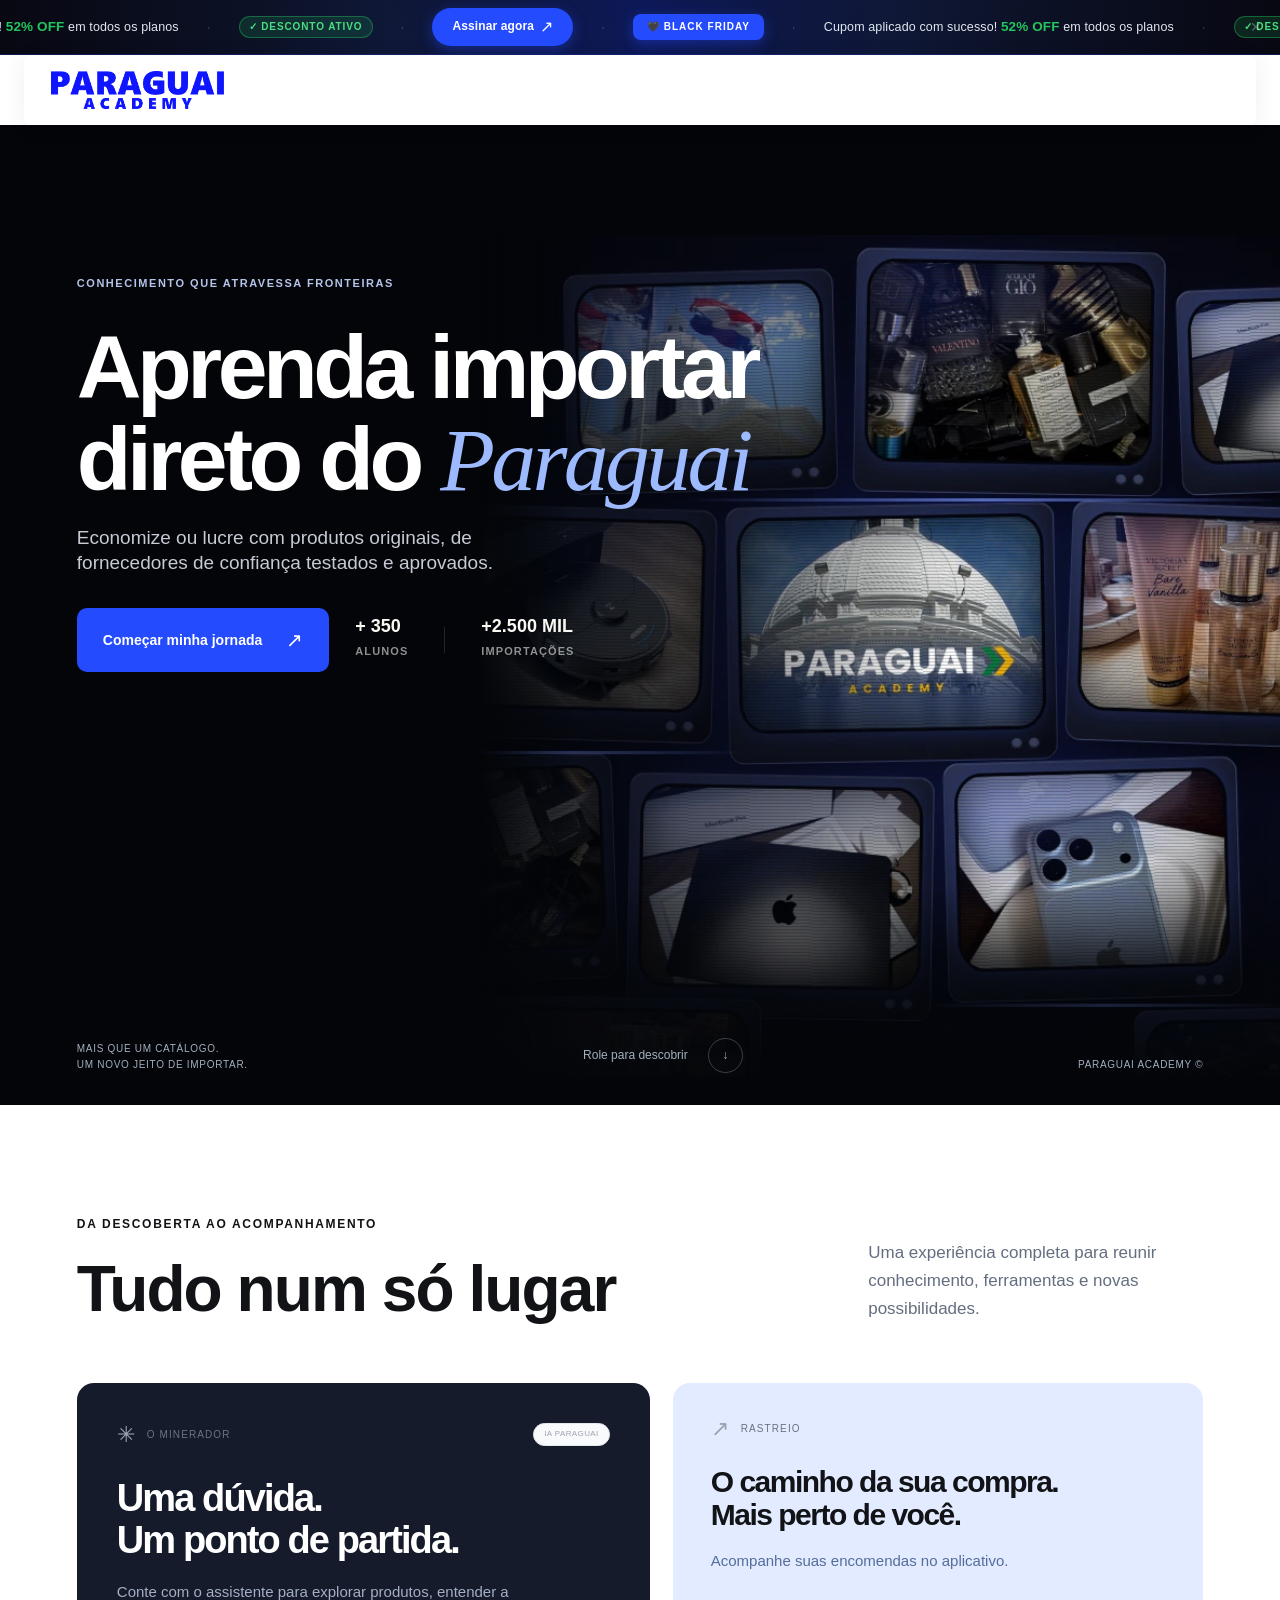
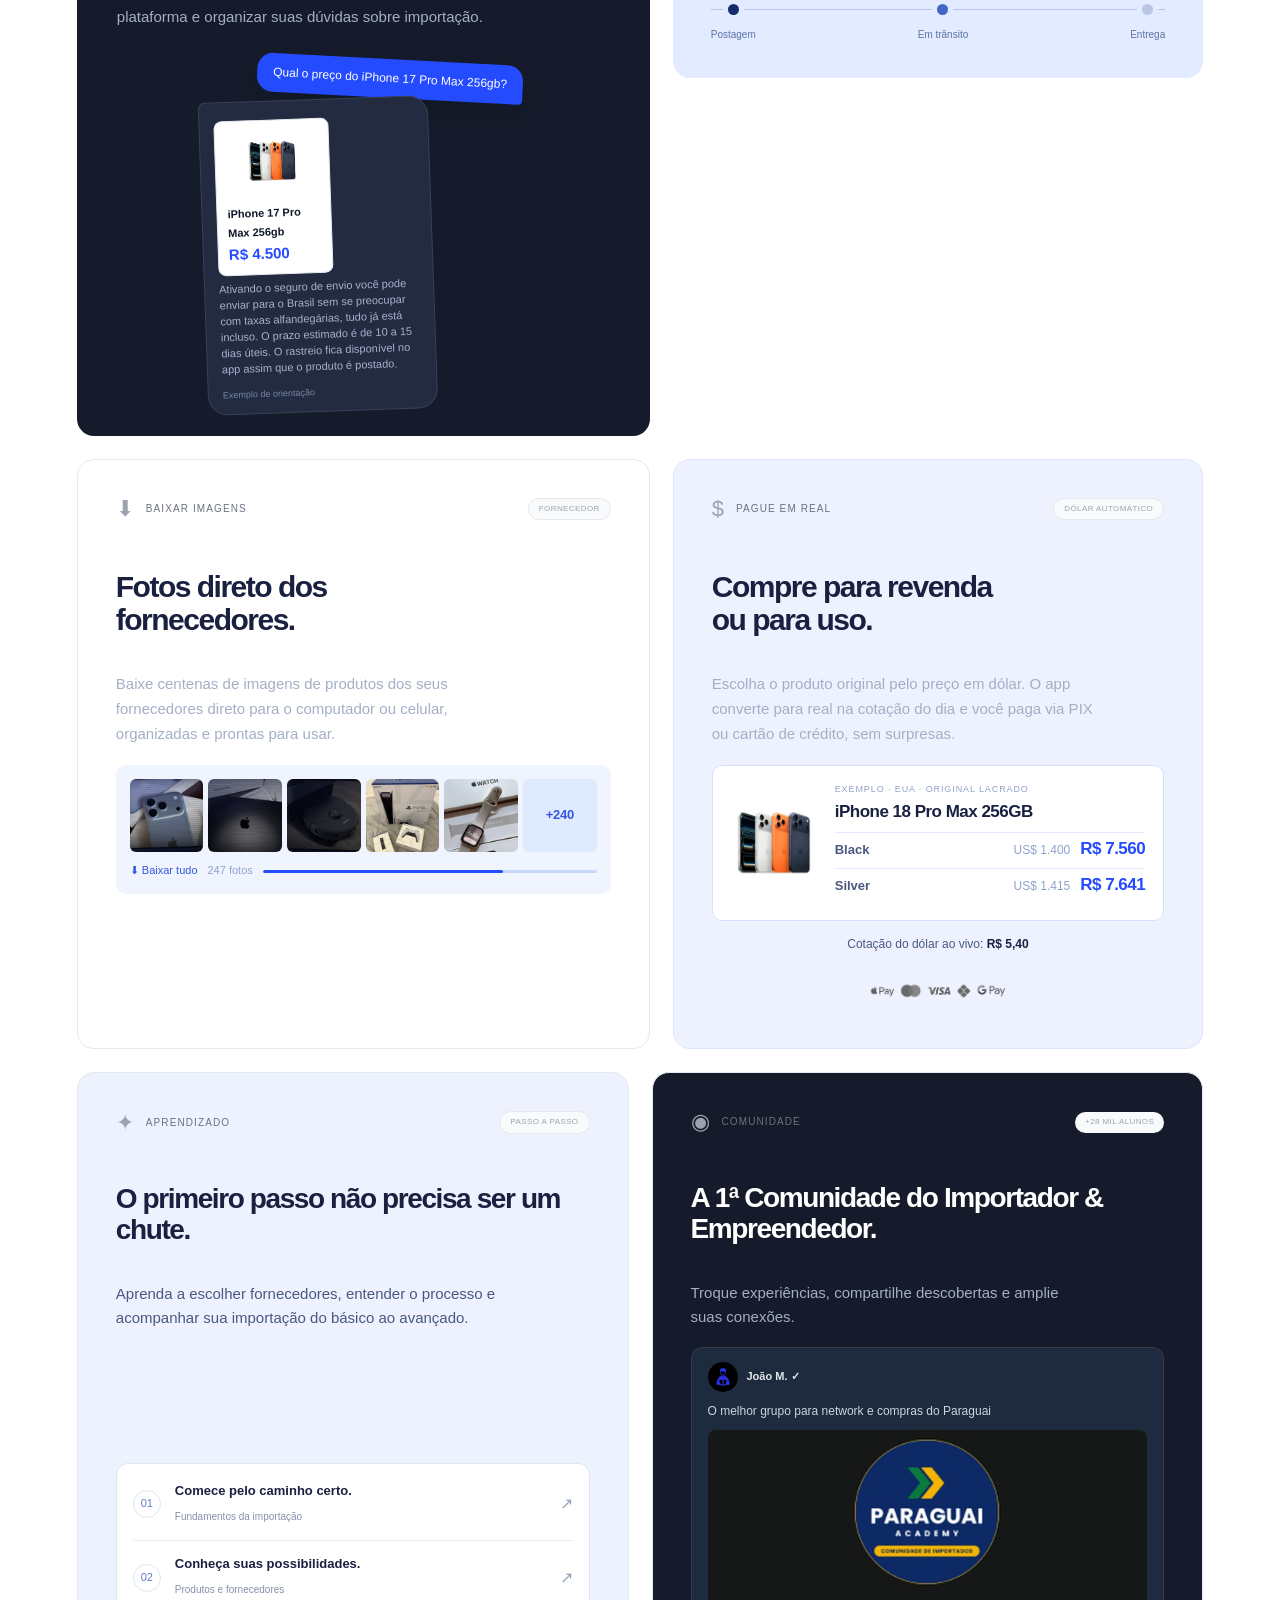
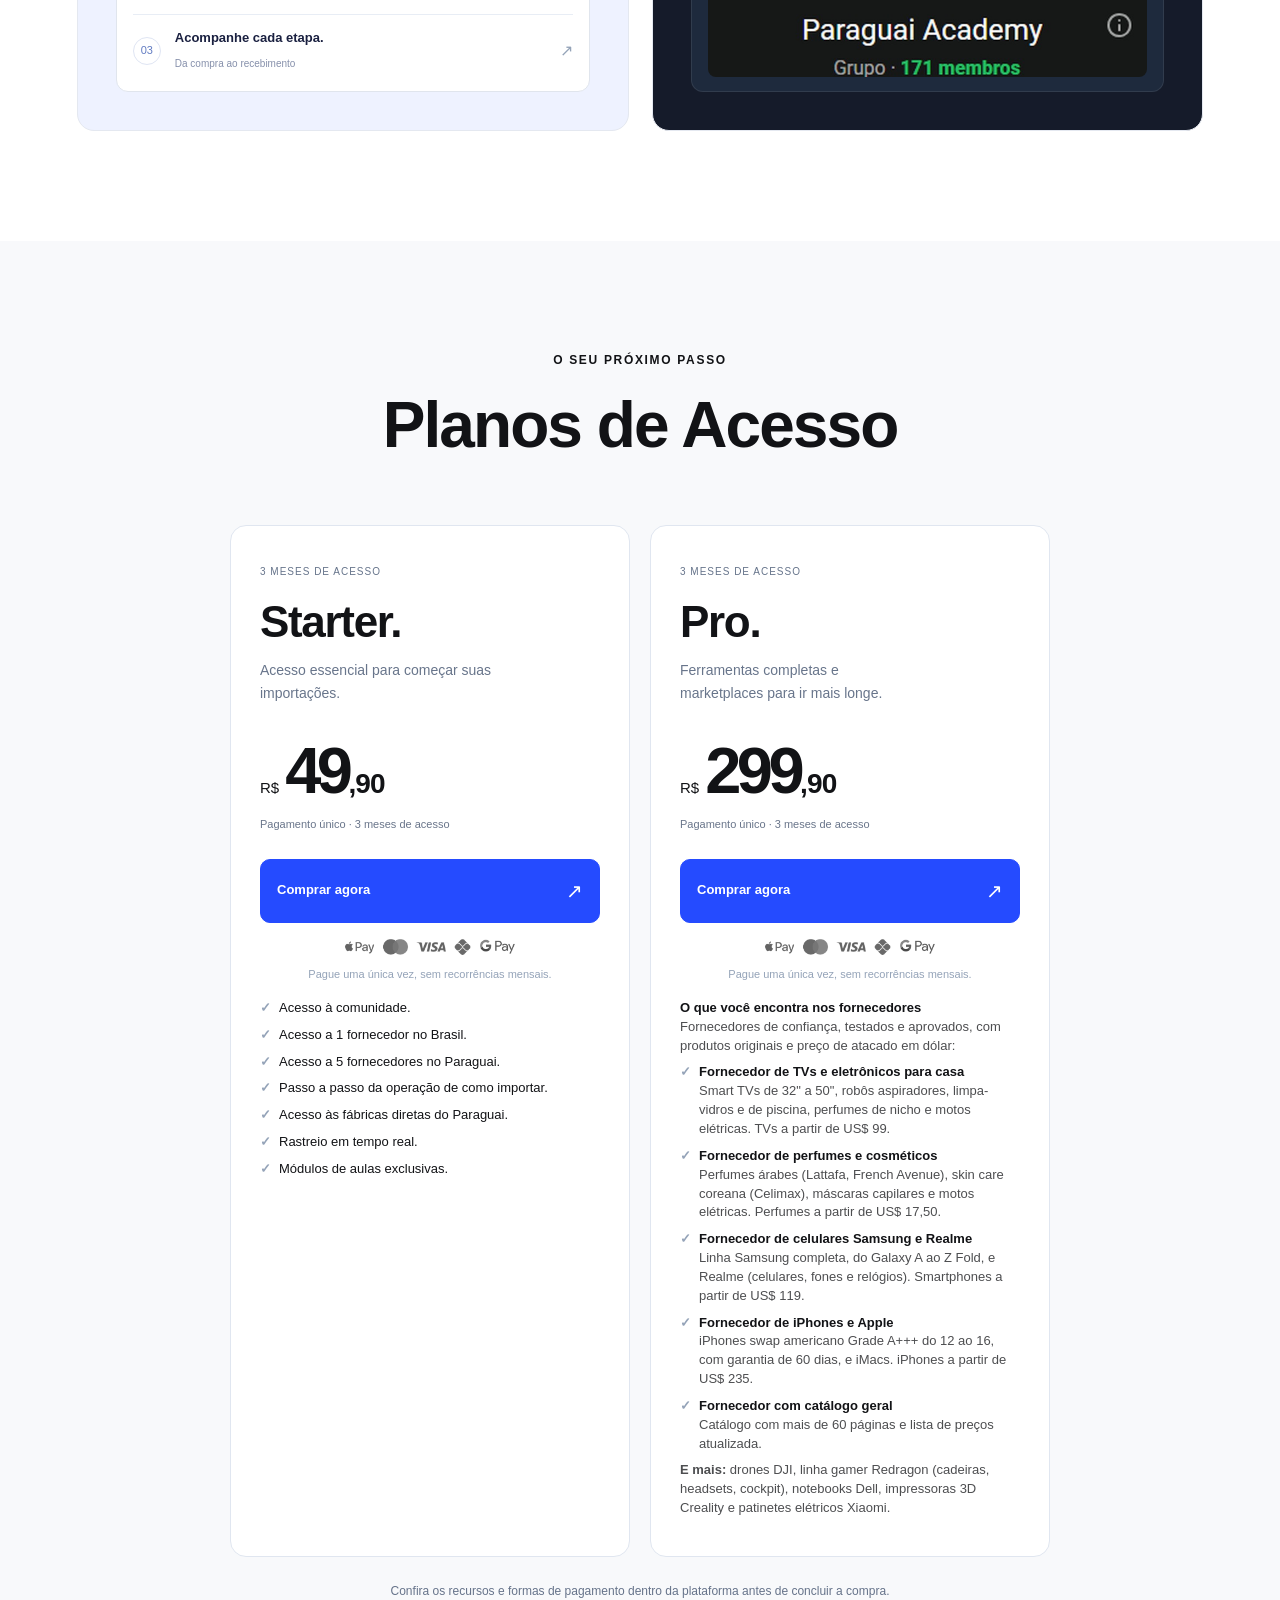
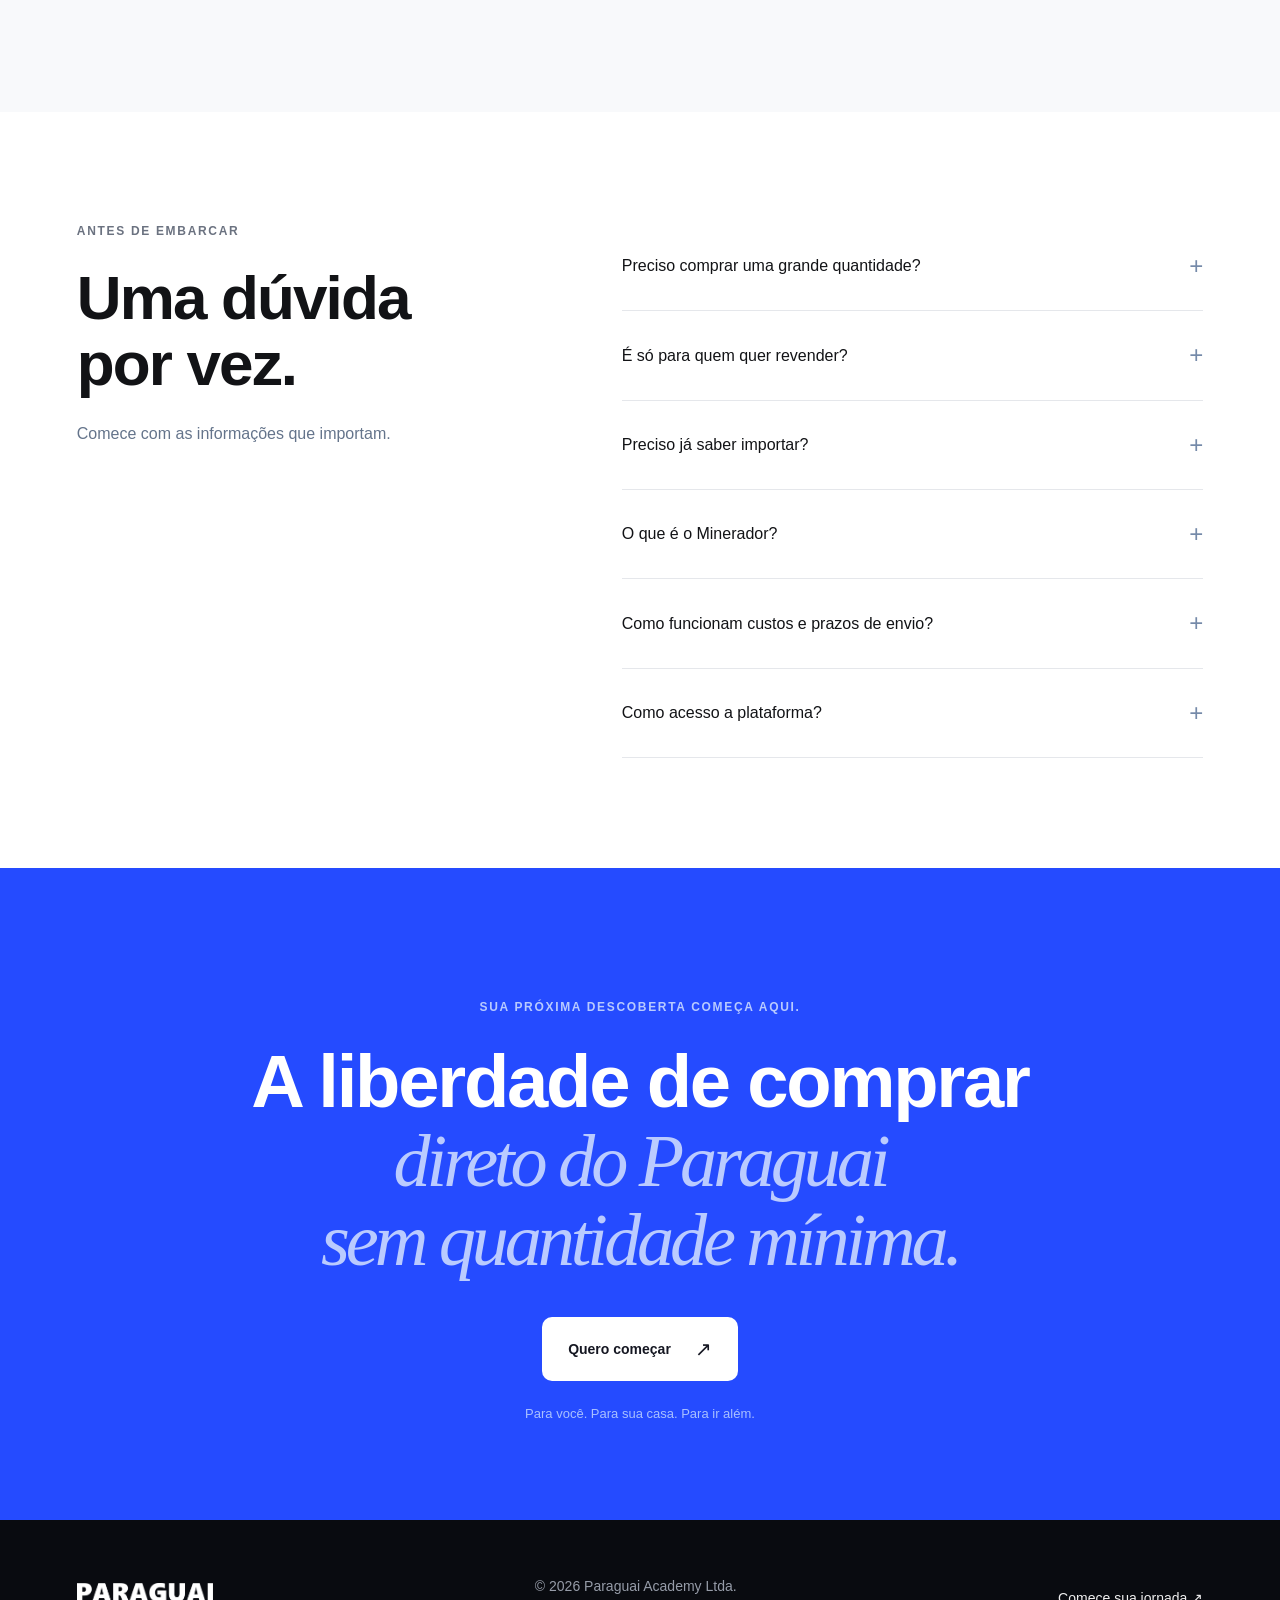
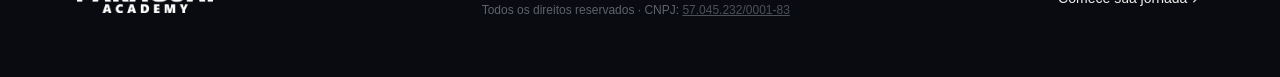
==== commit 0c43c2f2: "Preço Pro 299,90, checkout com links Mercado Pago, botão Começar para planos Co-Authored-By: Claude " ====
--- a/index.html
+++ b/index.html
@@ -204,7 +204,7 @@
 <body><a class="skip" href="#conteudo">Ir para o conteúdo</a><header class="header"><a class="brand logo-brand" href="#inicio" aria-label="Paraguai Academy início"><img src="/mirror/connectacademy.com.br/portal/assets/logo.png?v=2" alt="Paraguai Academy" height="38" loading="eager"></a></header>
 
 
-<main id="conteudo"><section class="hero" id="inicio"><div class="hero-scene"><img src="/mirror/connectacademy.com.br/portal/assets/hero-paraguai.webp" fetchpriority="high" decoding="async" alt="TVs de tubo exibem produtos originais e o logo Paraguai Academy" width="750" height="780" fetchpriority="high"></div><div class="hero-shade"></div><div class="hero-copy"><p class="eyebrow">CONHECIMENTO QUE ATRAVESSA FRONTEIRAS</p><h1><span style="display:block">Aprenda importar</span><span style="display:block">direto do <em style="color:#9ebaff">Paraguai</em></span></h1><p class="hero-lead">Economize ou lucre com produtos originais, de fornecedores de confiança testados e aprovados.</p><div class="hero-ctas"><a class="btn" href="#vsl">Começar minha jornada <span>↗︎︎</span></a><div style="display:flex;gap:clamp(16px,4vw,36px);align-items:center;flex-wrap:wrap"><div style="text-align:left"><b style="display:block;font-size:clamp(15px,2vw,18px);font-weight:700;color:#faf8f3;line-height:1;margin-bottom:2px">+ 350</b><span style="font-size:11px;letter-spacing:.1em;font-weight:600;opacity:.55;text-transform:uppercase">Alunos</span></div><div style="width:1px;height:26px;background:#ffffff20;flex-shrink:0"></div><div style="text-align:left"><b style="display:block;font-size:clamp(15px,2vw,18px);font-weight:700;color:#faf8f3;line-height:1;margin-bottom:2px">+2.500 MIL</b><span style="font-size:11px;letter-spacing:.1em;font-weight:600;opacity:.55;text-transform:uppercase">Importações</span></div></div></div></div><div class="scene-label label-one"><span>IMPORTE</span><b>Economize ou Lucre.</b></div><div class="scene-label label-two"><span>DIRETO DA CHINA</span><b>Sem quantidade mínima.</b></div><div class="hero-bottom"><span>MAIS QUE UM CATÁLOGO. <br>UM NOVO JEITO DE IMPORTAR.</span><a href="#universo" aria-label="Explorar próxima seção">Role para descobrir <span>↓︎</span></a><span>PARAGUAI ACADEMY ©</span></div></section>
+<main id="conteudo"><section class="hero" id="inicio"><div class="hero-scene"><img src="/mirror/connectacademy.com.br/portal/assets/hero-paraguai.webp" fetchpriority="high" decoding="async" alt="TVs de tubo exibem produtos originais e o logo Paraguai Academy" width="750" height="780" fetchpriority="high"></div><div class="hero-shade"></div><div class="hero-copy"><p class="eyebrow">CONHECIMENTO QUE ATRAVESSA FRONTEIRAS</p><h1><span style="display:block">Aprenda importar</span><span style="display:block">direto do <em style="color:#9ebaff">Paraguai</em></span></h1><p class="hero-lead">Economize ou lucre com produtos originais, de fornecedores de confiança testados e aprovados.</p><div class="hero-ctas"><a class="btn" href="#planos">Começar minha jornada <span>↗︎︎</span></a><div style="display:flex;gap:clamp(16px,4vw,36px);align-items:center;flex-wrap:wrap"><div style="text-align:left"><b style="display:block;font-size:clamp(15px,2vw,18px);font-weight:700;color:#faf8f3;line-height:1;margin-bottom:2px">+ 350</b><span style="font-size:11px;letter-spacing:.1em;font-weight:600;opacity:.55;text-transform:uppercase">Alunos</span></div><div style="width:1px;height:26px;background:#ffffff20;flex-shrink:0"></div><div style="text-align:left"><b style="display:block;font-size:clamp(15px,2vw,18px);font-weight:700;color:#faf8f3;line-height:1;margin-bottom:2px">+2.500 MIL</b><span style="font-size:11px;letter-spacing:.1em;font-weight:600;opacity:.55;text-transform:uppercase">Importações</span></div></div></div></div><div class="scene-label label-one"><span>IMPORTE</span><b>Economize ou Lucre.</b></div><div class="scene-label label-two"><span>DIRETO DA CHINA</span><b>Sem quantidade mínima.</b></div><div class="hero-bottom"><span>MAIS QUE UM CATÁLOGO. <br>UM NOVO JEITO DE IMPORTAR.</span><a href="#universo" aria-label="Explorar próxima seção">Role para descobrir <span>↓︎</span></a><span>PARAGUAI ACADEMY ©</span></div></section>
 
 <section class="tools section"><div class="wrap"><div class="section-heading"><div><p class="eyebrow">DA DESCOBERTA AO ACOMPANHAMENTO</p><h2>Tudo num só lugar</h2></div><p>Uma experiência completa para reunir conhecimento, ferramentas e novas possibilidades.</p></div><div class="tools-grid"><article class="miner-card"><div class="tool-title"><span class="tool-icon" aria-hidden="true">✳︎</span><span>O MINERADOR</span><span class="small-pill">IA PARAGUAI</span></div><h3>Uma dúvida. <br>Um ponto de partida.</h3><p>Conte com o assistente para explorar produtos, entender a plataforma e organizar suas dúvidas sobre importação.</p><div class="miner-conversation"><span class="prompt-bubble">Qual o preço do iPhone 17 Pro Max 256gb?</span><div><div style="background:#fff;border-radius:8px;overflow:hidden;margin:6px 0;border:1px solid #e8eaf0;max-width:115px"><img decoding="async" src="/mirror/connectacademy.com.br/portal/assets/iphone17promax.webp" alt="iPhone 17 Pro Max" style="width:50%;max-width:55px;display:block;margin:6px auto 0;object-fit:contain"><div style="padding:8px 10px"><b style="font-size:13px;color:#0f172a">iPhone 17 Pro Max 256gb</b><br><span id="iphone-price" style="font-size:15px;font-weight:800;color:#254bff">R$ 4.500</span></div></div><p>Ativando o seguro de envio você pode enviar para o Brasil sem se preocupar com taxas alfandegárias, tudo já está incluso. O prazo estimado é de 10 a 15 dias úteis. O rastreio fica disponível no app assim que o produto é postado.</p><small>Exemplo de orientação</small></div></div></article><div class="tool-stack"><article class="tracking-card"><div class="tool-title"><span class="tool-icon" aria-hidden="true">↗︎︎</span><span>RASTREIO</span></div><h3>O caminho da sua compra. <br>Mais perto de você.</h3><p>Acompanhe suas encomendas no aplicativo.</p><div class="tracking-line" aria-label="Etapas: Postagem, Em trânsito e Entrega"><span><i></i>Postagem</span><span><i></i>Em trânsito</span><span><i></i>Entrega</span></div></article></div><div class="tool-stack tool-pair"><article class="download-card"><div class="tool-title"><span class="tool-icon" aria-hidden="true">⬇︎</span><span>BAIXAR IMAGENS</span><span class="small-pill">FORNECEDOR</span></div><h3>Fotos direto dos <br>fornecedores.</h3><p>Baixe centenas de imagens de produtos dos seus fornecedores direto para o computador ou celular, organizadas e prontas para usar.</p><div class="dl-preview"><div class="dl-grid"><div class="dl-thumb"><img src="/mirror/connectacademy.com.br/portal/assets/dl1.jpg?v=2" alt="iPhone"></div><div class="dl-thumb"><img src="/mirror/connectacademy.com.br/portal/assets/dl2.jpg?v=2" alt="MacBook"></div><div class="dl-thumb"><img src="/mirror/connectacademy.com.br/portal/assets/dl3.jpg?v=2" alt="Robô aspirador"></div><div class="dl-thumb"><img src="/mirror/connectacademy.com.br/portal/assets/dl4.jpg?v=3" alt="PlayStation 5"></div><div class="dl-thumb"><img src="/mirror/connectacademy.com.br/portal/assets/dl5.jpg?v=3" alt="Apple Watch"></div><div class="dl-thumb dl-thumb-count"><span>+240</span></div></div><div class="dl-bar"><span>⬇ Baixar tudo</span><span class="dl-count">247 fotos</span><span class="dl-progress"><span></span></span></div></div></article><article class="converter-card"><div class="tool-title"><span class="tool-icon" aria-hidden="true">$</span><span>PAGUE EM REAL</span><span class="small-pill">DÓLAR AUTOMÁTICO</span></div><h3>Compre para revenda <br>ou para uso.</h3><p>Escolha o produto original pelo preço em dólar. O app converte para real na cotação do dia e você paga via PIX ou cartão de crédito, sem surpresas.</p><div class="conv-preview"><div class="conv-box ip-ex"><img decoding="async" src="/mirror/connectacademy.com.br/portal/assets/iphone17promax.webp" alt="iPhone 18 Pro Max"><div class="ip-info"><span class="conv-label">EXEMPLO · EUA · ORIGINAL LACRADO</span><strong>iPhone 18 Pro Max 256GB</strong><div class="ip-row" data-usd="1400"><span>Black</span><i>US$ 1.400</i><b>R$ 7.560</b></div><div class="ip-row" data-usd="1415"><span>Silver</span><i>US$ 1.415</i><b>R$ 7.641</b></div></div></div><div class="ip-rate">Cotação do dólar ao vivo: <b id="usd-rate">R$ 5,40</b></div></div><div class="pay-methods" style="padding:8px 0"><img decoding="async" src="/mirror/i.postimg.cc/NGKLLVXr/LOGOSCARTAO.png" alt="Formas de pagamento" style="height:22px;object-fit:contain;display:block;margin:0 auto"></div></div></article><style>
 .trio-grid{grid-column:1/-1;display:grid;grid-template-columns:repeat(2,1fr);gap:23px}
@@ -249,7 +249,7 @@
 
 
 
-<section class="plans section" id="planos"><div class="wrap"><div class="plans-heading"><p class="eyebrow">O SEU PRÓXIMO PASSO</p><h2>Planos de Acesso</h2></div><div class="plan-grid"><article class="plan"><p class="plan-off-badge price-old-br" style="display:none;width:fit-content;margin-left:auto;align-self:flex-end;background:#254bff;color:#fff;padding:4px 10px;border-radius:20px;font-size:11px;font-weight:800;letter-spacing:0.5px;box-shadow:0 4px 10px rgba(37,75,255,0.2)">PRESENTE APLICADO 30% OFF</p><p class="plan-duration">3 MESES DE ACESSO</p><h3>Starter.</h3><p class="plan-description">Acesso essencial para começar suas importações.</p><div class="plan-price" data-br-discount="49<span>,90</span>" data-eu-discount="16<span>,00</span>" data-br-original="49<span>,90</span>" data-eu-original="23<span>,00</span>" data-br-price="52<span>,96</span>" data-eu-price="16<span>,00</span>" data-br-symbol="R$" data-eu-symbol="€"><small class="price-symbol">R$</small><b class="price-main">49<span>,90</span></b></div><p class="payment-period">Pagamento único · 3 meses de acesso</p><a class="btn" href="/checkout.html?plano=starter" style="background:#254bff;color:#fff;border-color:#254bff">Comprar agora <span>↗︎︎</span></a><div style="text-align:center;margin:10px 0 4px"><img decoding="async" src="/mirror/i.postimg.cc/NGKLLVXr/LOGOSCARTAO.png" alt="Formas de pagamento" style="height:28px;object-fit:contain;display:block;margin:0 auto"></div><p style="font-size:11px;color:#94a3b8;text-align:center;margin:0 0 16px">Pague uma única vez, sem recorrências mensais.</p><div style="display:flex;flex-direction:column;gap:8px"><div style="display:flex;align-items:flex-start;gap:8px;font-size:13px;line-height:1.45"><span style="color:#94a3b8;font-weight:700;flex-shrink:0">✓</span>Acesso à comunidade.</div><div style="display:flex;align-items:flex-start;gap:8px;font-size:13px;line-height:1.45"><span style="color:#94a3b8;font-weight:700;flex-shrink:0">✓</span>Acesso a 1 fornecedor no Brasil.</div><div style="display:flex;align-items:flex-start;gap:8px;font-size:13px;line-height:1.45"><span style="color:#94a3b8;font-weight:700;flex-shrink:0">✓</span>Acesso a 5 fornecedores no Paraguai.</div><div style="display:flex;align-items:flex-start;gap:8px;font-size:13px;line-height:1.45"><span style="color:#94a3b8;font-weight:700;flex-shrink:0">✓</span>Passo a passo da operação de como importar.</div><div style="display:flex;align-items:flex-start;gap:8px;font-size:13px;line-height:1.45"><span style="color:#94a3b8;font-weight:700;flex-shrink:0">✓</span>Acesso às fábricas diretas do Paraguai.</div><div style="display:flex;align-items:flex-start;gap:8px;font-size:13px;line-height:1.45"><span style="color:#94a3b8;font-weight:700;flex-shrink:0">✓</span>Rastreio em tempo real.</div><div style="display:flex;align-items:flex-start;gap:8px;font-size:13px;line-height:1.45"><span style="color:#94a3b8;font-weight:700;flex-shrink:0">✓</span>Módulos de aulas exclusivas.</div></div></article><article class="plan"><p class="plan-off-badge price-old-br" style="display:none;width:fit-content;margin-left:auto;align-self:flex-end;background:#254bff;color:#fff;padding:4px 10px;border-radius:20px;font-size:11px;font-weight:800;letter-spacing:0.5px;box-shadow:0 4px 10px rgba(37,75,255,0.2)">PRESENTE APLICADO 30% OFF</p><p class="plan-duration">3 MESES DE ACESSO</p><h3>Pro.</h3><p class="plan-description">Ferramentas completas e marketplaces para ir mais longe.</p><div class="plan-price" data-br-discount="199<span>,90</span>" data-eu-discount="32<span>,00</span>" data-br-original="199<span>,90</span>" data-eu-original="46<span>,00</span>" data-br-price="107<span>,56</span>" data-eu-price="32<span>,00</span>" data-br-symbol="R$" data-eu-symbol="€"><small class="price-symbol">R$</small><b class="price-main">199<span>,90</span></b></div><p class="payment-period">Pagamento único · 3 meses de acesso</p><a class="btn" href="/checkout.html?plano=pro" style="background:#254bff;color:#fff;border-color:#254bff">Comprar agora <span>↗︎︎</span></a><div style="text-align:center;margin:10px 0 4px"><img decoding="async" src="/mirror/i.postimg.cc/NGKLLVXr/LOGOSCARTAO.png" alt="Formas de pagamento" style="height:28px;object-fit:contain;display:block;margin:0 auto"></div><p style="font-size:11px;color:#94a3b8;text-align:center;margin:0 0 16px">Pague uma única vez, sem recorrências mensais.</p><div style="display:flex;flex-direction:column;gap:8px"><div style="font-size:13px;line-height:1.45"><b>O que você encontra nos fornecedores</b><br><span style="opacity:.75">Fornecedores de confiança, testados e aprovados, com produtos originais e preço de atacado em dólar:</span></div><div style="display:flex;align-items:flex-start;gap:8px;font-size:13px;line-height:1.45"><span style="color:#94a3b8;font-weight:700;flex-shrink:0">✓</span><span><b>Fornecedor de TVs e eletrônicos para casa</b><br><span style="opacity:.75">Smart TVs de 32" a 50", robôs aspiradores, limpa-vidros e de piscina, perfumes de nicho e motos elétricas. TVs a partir de US$ 99.</span></span></div><div style="display:flex;align-items:flex-start;gap:8px;font-size:13px;line-height:1.45"><span style="color:#94a3b8;font-weight:700;flex-shrink:0">✓</span><span><b>Fornecedor de perfumes e cosméticos</b><br><span style="opacity:.75">Perfumes árabes (Lattafa, French Avenue), skin care coreana (Celimax), máscaras capilares e motos elétricas. Perfumes a partir de US$ 17,50.</span></span></div><div style="display:flex;align-items:flex-start;gap:8px;font-size:13px;line-height:1.45"><span style="color:#94a3b8;font-weight:700;flex-shrink:0">✓</span><span><b>Fornecedor de celulares Samsung e Realme</b><br><span style="opacity:.75">Linha Samsung completa, do Galaxy A ao Z Fold, e Realme (celulares, fones e relógios). Smartphones a partir de US$ 119.</span></span></div><div style="display:flex;align-items:flex-start;gap:8px;font-size:13px;line-height:1.45"><span style="color:#94a3b8;font-weight:700;flex-shrink:0">✓</span><span><b>Fornecedor de iPhones e Apple</b><br><span style="opacity:.75">iPhones swap americano Grade A+++ do 12 ao 16, com garantia de 60 dias, e iMacs. iPhones a partir de US$ 235.</span></span></div><div style="display:flex;align-items:flex-start;gap:8px;font-size:13px;line-height:1.45"><span style="color:#94a3b8;font-weight:700;flex-shrink:0">✓</span><span><b>Fornecedor com catálogo geral</b><br><span style="opacity:.75">Catálogo com mais de 60 páginas e lista de preços atualizada.</span></span></div><div style="font-size:13px;line-height:1.45;opacity:.75"><b>E mais:</b> drones DJI, linha gamer Redragon (cadeiras, headsets, cockpit), notebooks Dell, impressoras 3D Creality e patinetes elétricos Xiaomi.</div></div></article></div><p class="plan-note">Confira os recursos e formas de pagamento dentro da plataforma antes de concluir a compra.</p></div></section>
+<section class="plans section" id="planos"><div class="wrap"><div class="plans-heading"><p class="eyebrow">O SEU PRÓXIMO PASSO</p><h2>Planos de Acesso</h2></div><div class="plan-grid"><article class="plan"><p class="plan-off-badge price-old-br" style="display:none;width:fit-content;margin-left:auto;align-self:flex-end;background:#254bff;color:#fff;padding:4px 10px;border-radius:20px;font-size:11px;font-weight:800;letter-spacing:0.5px;box-shadow:0 4px 10px rgba(37,75,255,0.2)">PRESENTE APLICADO 30% OFF</p><p class="plan-duration">3 MESES DE ACESSO</p><h3>Starter.</h3><p class="plan-description">Acesso essencial para começar suas importações.</p><div class="plan-price" data-br-discount="49<span>,90</span>" data-eu-discount="16<span>,00</span>" data-br-original="49<span>,90</span>" data-eu-original="23<span>,00</span>" data-br-price="52<span>,96</span>" data-eu-price="16<span>,00</span>" data-br-symbol="R$" data-eu-symbol="€"><small class="price-symbol">R$</small><b class="price-main">49<span>,90</span></b></div><p class="payment-period">Pagamento único · 3 meses de acesso</p><a class="btn" href="/checkout.html?plano=starter" style="background:#254bff;color:#fff;border-color:#254bff">Comprar agora <span>↗︎︎</span></a><div style="text-align:center;margin:10px 0 4px"><img decoding="async" src="/mirror/i.postimg.cc/NGKLLVXr/LOGOSCARTAO.png" alt="Formas de pagamento" style="height:28px;object-fit:contain;display:block;margin:0 auto"></div><p style="font-size:11px;color:#94a3b8;text-align:center;margin:0 0 16px">Pague uma única vez, sem recorrências mensais.</p><div style="display:flex;flex-direction:column;gap:8px"><div style="display:flex;align-items:flex-start;gap:8px;font-size:13px;line-height:1.45"><span style="color:#94a3b8;font-weight:700;flex-shrink:0">✓</span>Acesso à comunidade.</div><div style="display:flex;align-items:flex-start;gap:8px;font-size:13px;line-height:1.45"><span style="color:#94a3b8;font-weight:700;flex-shrink:0">✓</span>Acesso a 1 fornecedor no Brasil.</div><div style="display:flex;align-items:flex-start;gap:8px;font-size:13px;line-height:1.45"><span style="color:#94a3b8;font-weight:700;flex-shrink:0">✓</span>Acesso a 5 fornecedores no Paraguai.</div><div style="display:flex;align-items:flex-start;gap:8px;font-size:13px;line-height:1.45"><span style="color:#94a3b8;font-weight:700;flex-shrink:0">✓</span>Passo a passo da operação de como importar.</div><div style="display:flex;align-items:flex-start;gap:8px;font-size:13px;line-height:1.45"><span style="color:#94a3b8;font-weight:700;flex-shrink:0">✓</span>Acesso às fábricas diretas do Paraguai.</div><div style="display:flex;align-items:flex-start;gap:8px;font-size:13px;line-height:1.45"><span style="color:#94a3b8;font-weight:700;flex-shrink:0">✓</span>Rastreio em tempo real.</div><div style="display:flex;align-items:flex-start;gap:8px;font-size:13px;line-height:1.45"><span style="color:#94a3b8;font-weight:700;flex-shrink:0">✓</span>Módulos de aulas exclusivas.</div></div></article><article class="plan"><p class="plan-off-badge price-old-br" style="display:none;width:fit-content;margin-left:auto;align-self:flex-end;background:#254bff;color:#fff;padding:4px 10px;border-radius:20px;font-size:11px;font-weight:800;letter-spacing:0.5px;box-shadow:0 4px 10px rgba(37,75,255,0.2)">PRESENTE APLICADO 30% OFF</p><p class="plan-duration">3 MESES DE ACESSO</p><h3>Pro.</h3><p class="plan-description">Ferramentas completas e marketplaces para ir mais longe.</p><div class="plan-price" data-br-discount="299<span>,90</span>" data-eu-discount="32<span>,00</span>" data-br-original="299<span>,90</span>" data-eu-original="46<span>,00</span>" data-br-price="107<span>,56</span>" data-eu-price="32<span>,00</span>" data-br-symbol="R$" data-eu-symbol="€"><small class="price-symbol">R$</small><b class="price-main">299<span>,90</span></b></div><p class="payment-period">Pagamento único · 3 meses de acesso</p><a class="btn" href="/checkout.html?plano=pro" style="background:#254bff;color:#fff;border-color:#254bff">Comprar agora <span>↗︎︎</span></a><div style="text-align:center;margin:10px 0 4px"><img decoding="async" src="/mirror/i.postimg.cc/NGKLLVXr/LOGOSCARTAO.png" alt="Formas de pagamento" style="height:28px;object-fit:contain;display:block;margin:0 auto"></div><p style="font-size:11px;color:#94a3b8;text-align:center;margin:0 0 16px">Pague uma única vez, sem recorrências mensais.</p><div style="display:flex;flex-direction:column;gap:8px"><div style="font-size:13px;line-height:1.45"><b>O que você encontra nos fornecedores</b><br><span style="opacity:.75">Fornecedores de confiança, testados e aprovados, com produtos originais e preço de atacado em dólar:</span></div><div style="display:flex;align-items:flex-start;gap:8px;font-size:13px;line-height:1.45"><span style="color:#94a3b8;font-weight:700;flex-shrink:0">✓</span><span><b>Fornecedor de TVs e eletrônicos para casa</b><br><span style="opacity:.75">Smart TVs de 32" a 50", robôs aspiradores, limpa-vidros e de piscina, perfumes de nicho e motos elétricas. TVs a partir de US$ 99.</span></span></div><div style="display:flex;align-items:flex-start;gap:8px;font-size:13px;line-height:1.45"><span style="color:#94a3b8;font-weight:700;flex-shrink:0">✓</span><span><b>Fornecedor de perfumes e cosméticos</b><br><span style="opacity:.75">Perfumes árabes (Lattafa, French Avenue), skin care coreana (Celimax), máscaras capilares e motos elétricas. Perfumes a partir de US$ 17,50.</span></span></div><div style="display:flex;align-items:flex-start;gap:8px;font-size:13px;line-height:1.45"><span style="color:#94a3b8;font-weight:700;flex-shrink:0">✓</span><span><b>Fornecedor de celulares Samsung e Realme</b><br><span style="opacity:.75">Linha Samsung completa, do Galaxy A ao Z Fold, e Realme (celulares, fones e relógios). Smartphones a partir de US$ 119.</span></span></div><div style="display:flex;align-items:flex-start;gap:8px;font-size:13px;line-height:1.45"><span style="color:#94a3b8;font-weight:700;flex-shrink:0">✓</span><span><b>Fornecedor de iPhones e Apple</b><br><span style="opacity:.75">iPhones swap americano Grade A+++ do 12 ao 16, com garantia de 60 dias, e iMacs. iPhones a partir de US$ 235.</span></span></div><div style="display:flex;align-items:flex-start;gap:8px;font-size:13px;line-height:1.45"><span style="color:#94a3b8;font-weight:700;flex-shrink:0">✓</span><span><b>Fornecedor com catálogo geral</b><br><span style="opacity:.75">Catálogo com mais de 60 páginas e lista de preços atualizada.</span></span></div><div style="font-size:13px;line-height:1.45;opacity:.75"><b>E mais:</b> drones DJI, linha gamer Redragon (cadeiras, headsets, cockpit), notebooks Dell, impressoras 3D Creality e patinetes elétricos Xiaomi.</div></div></article></div><p class="plan-note">Confira os recursos e formas de pagamento dentro da plataforma antes de concluir a compra.</p></div></section>
 <section class="faq section" id="duvidas"><div class="wrap faq-grid"><div><p class="eyebrow">ANTES DE EMBARCAR</p><h2>Uma dúvida <br>por vez.</h2><p>Comece com as informações que importam.</p></div><div class="faq-list"><details><summary>Preciso comprar uma grande quantidade?<span>+</span></summary><p>Não. A Paraguai apresenta caminhos para importar sem quantidade mínima, inclusive para uso pessoal. Consulte as condições de cada produto, fornecedor e modalidade de envio.</p></details><details><summary>É só para quem quer revender?<span>+</span></summary><p>Não. Você pode aprender a importar para uso pessoal, para sua casa ou para seu negócio. O catálogo reúne diferentes categorias de produtos.</p></details><details><summary>Preciso já saber importar?<span>+</span></summary><p>Não. As aulas apresentam o processo desde os fundamentos. Você também encontra ferramentas e uma comunidade para trocar experiências ao longo da sua jornada.</p></details><details><summary>O que é o Minerador?<span>+</span></summary><p>É o assistente da Paraguai Academy. Ele apoia a exploração de produtos e fornecedores e ajuda com dúvidas sobre o uso da plataforma e o processo de importação.</p></details><details><summary>Como funcionam custos e prazos de envio?<span>+</span></summary><p>Custos, tributos, prazos e condições de cobertura dependem do produto, do destino e da modalidade escolhida. Consulte essas informações antes da compra. As ferramentas e conteúdos da Academy ajudam você a compreender o processo.</p></details><details><summary>Como acesso a plataforma?<span>+</span></summary><p>Crie sua conta pelo aplicativo da Paraguai Academy. Depois, confira os planos e os recursos disponíveis para o seu acesso.</p></details></div></div></section>
 <section class="final-cta"><div class="wrap"><p class="eyebrow">SUA PRÓXIMA DESCOBERTA COMEÇA AQUI.</p><h2>A liberdade de comprar <br><em>direto do Paraguai <br>sem quantidade mínima.</em></h2><a class="btn white" href="#planos">Quero começar <span>↗︎︎</span></a><p>Para você. Para sua casa. Para ir além.</p></div></section>
 
